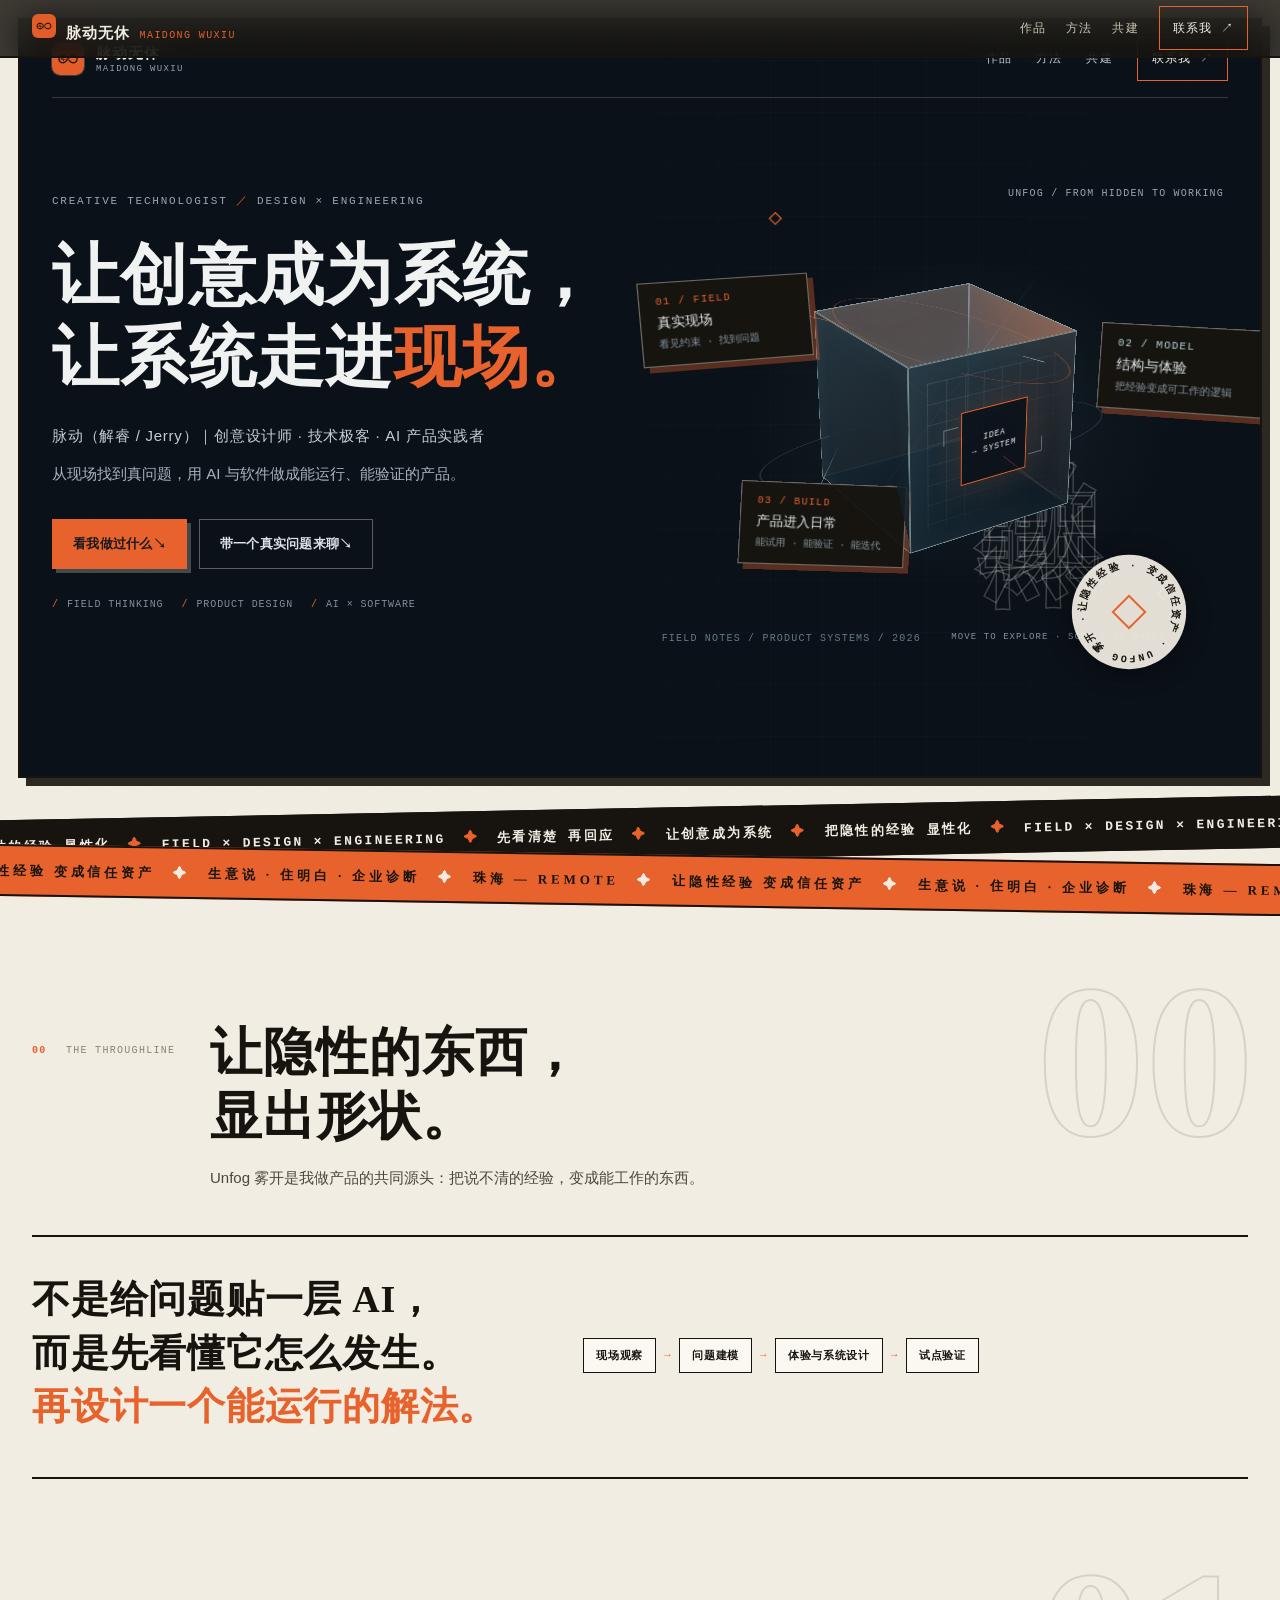
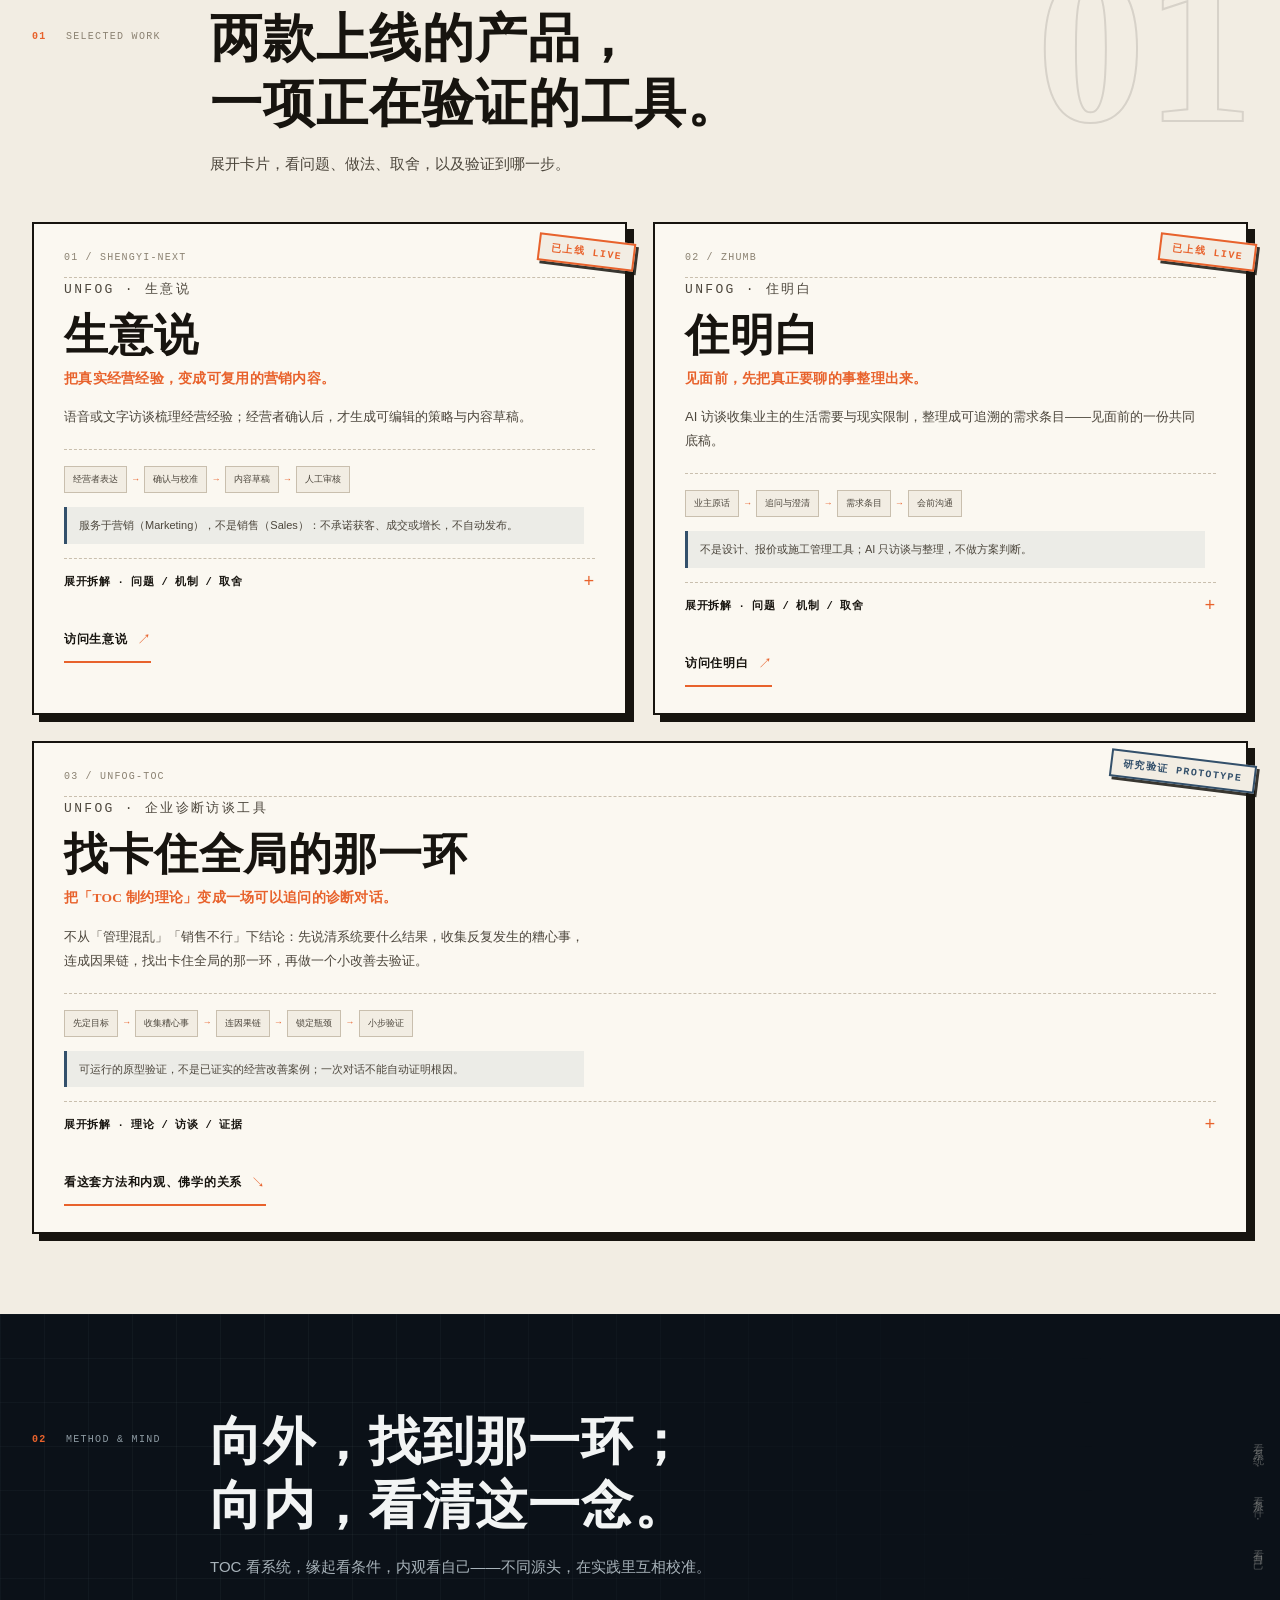
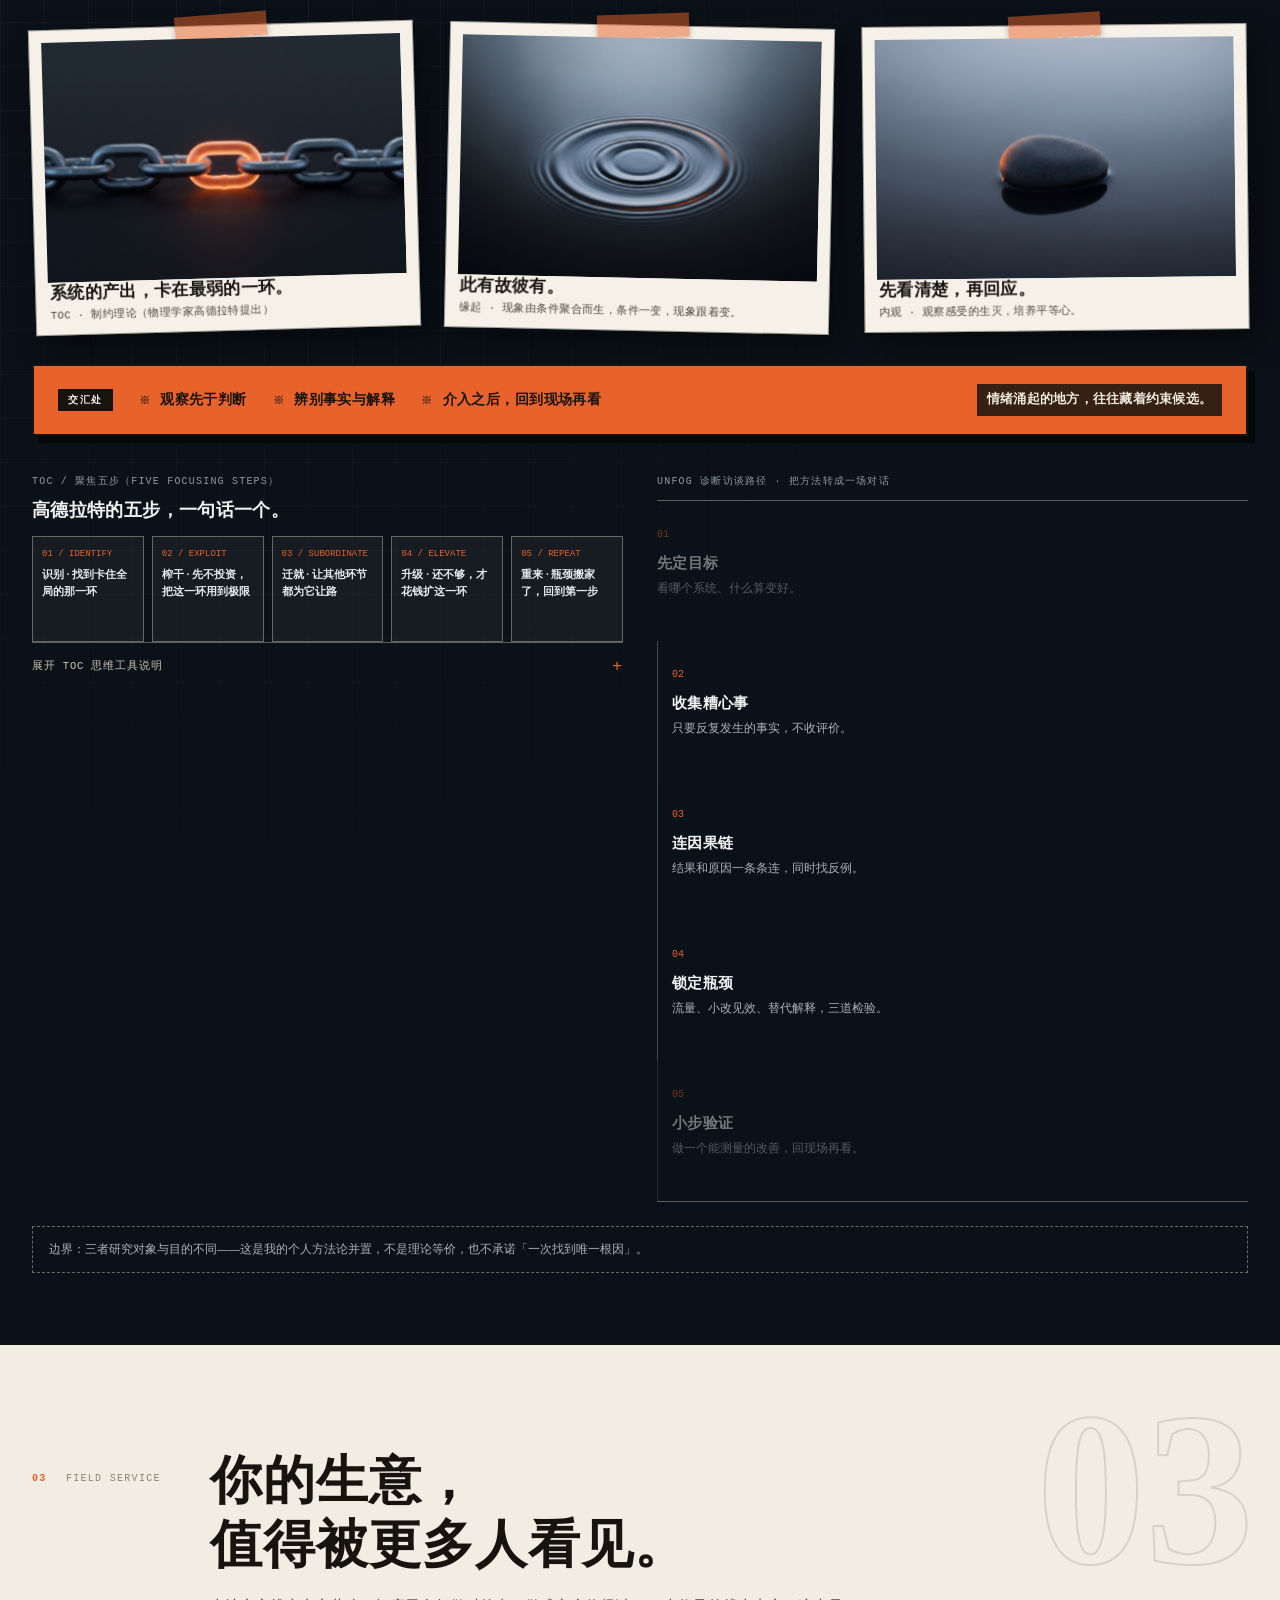
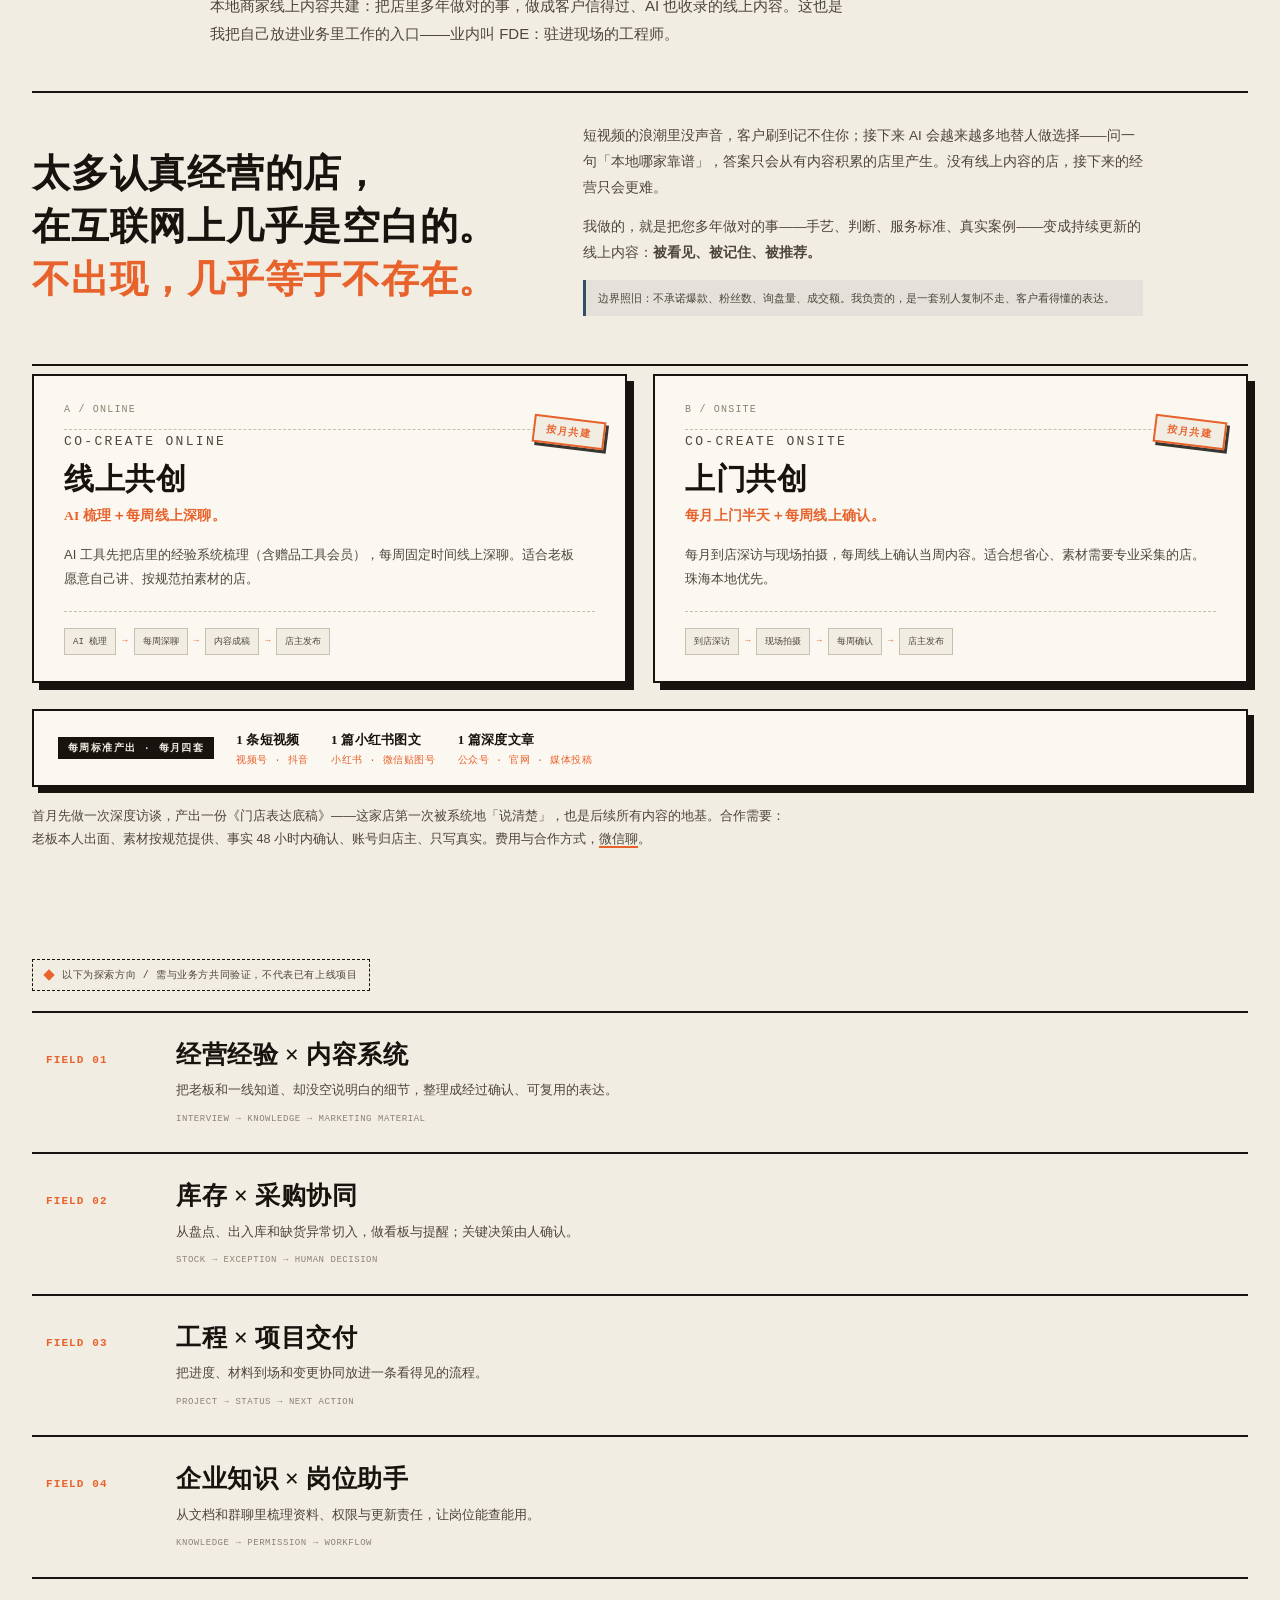
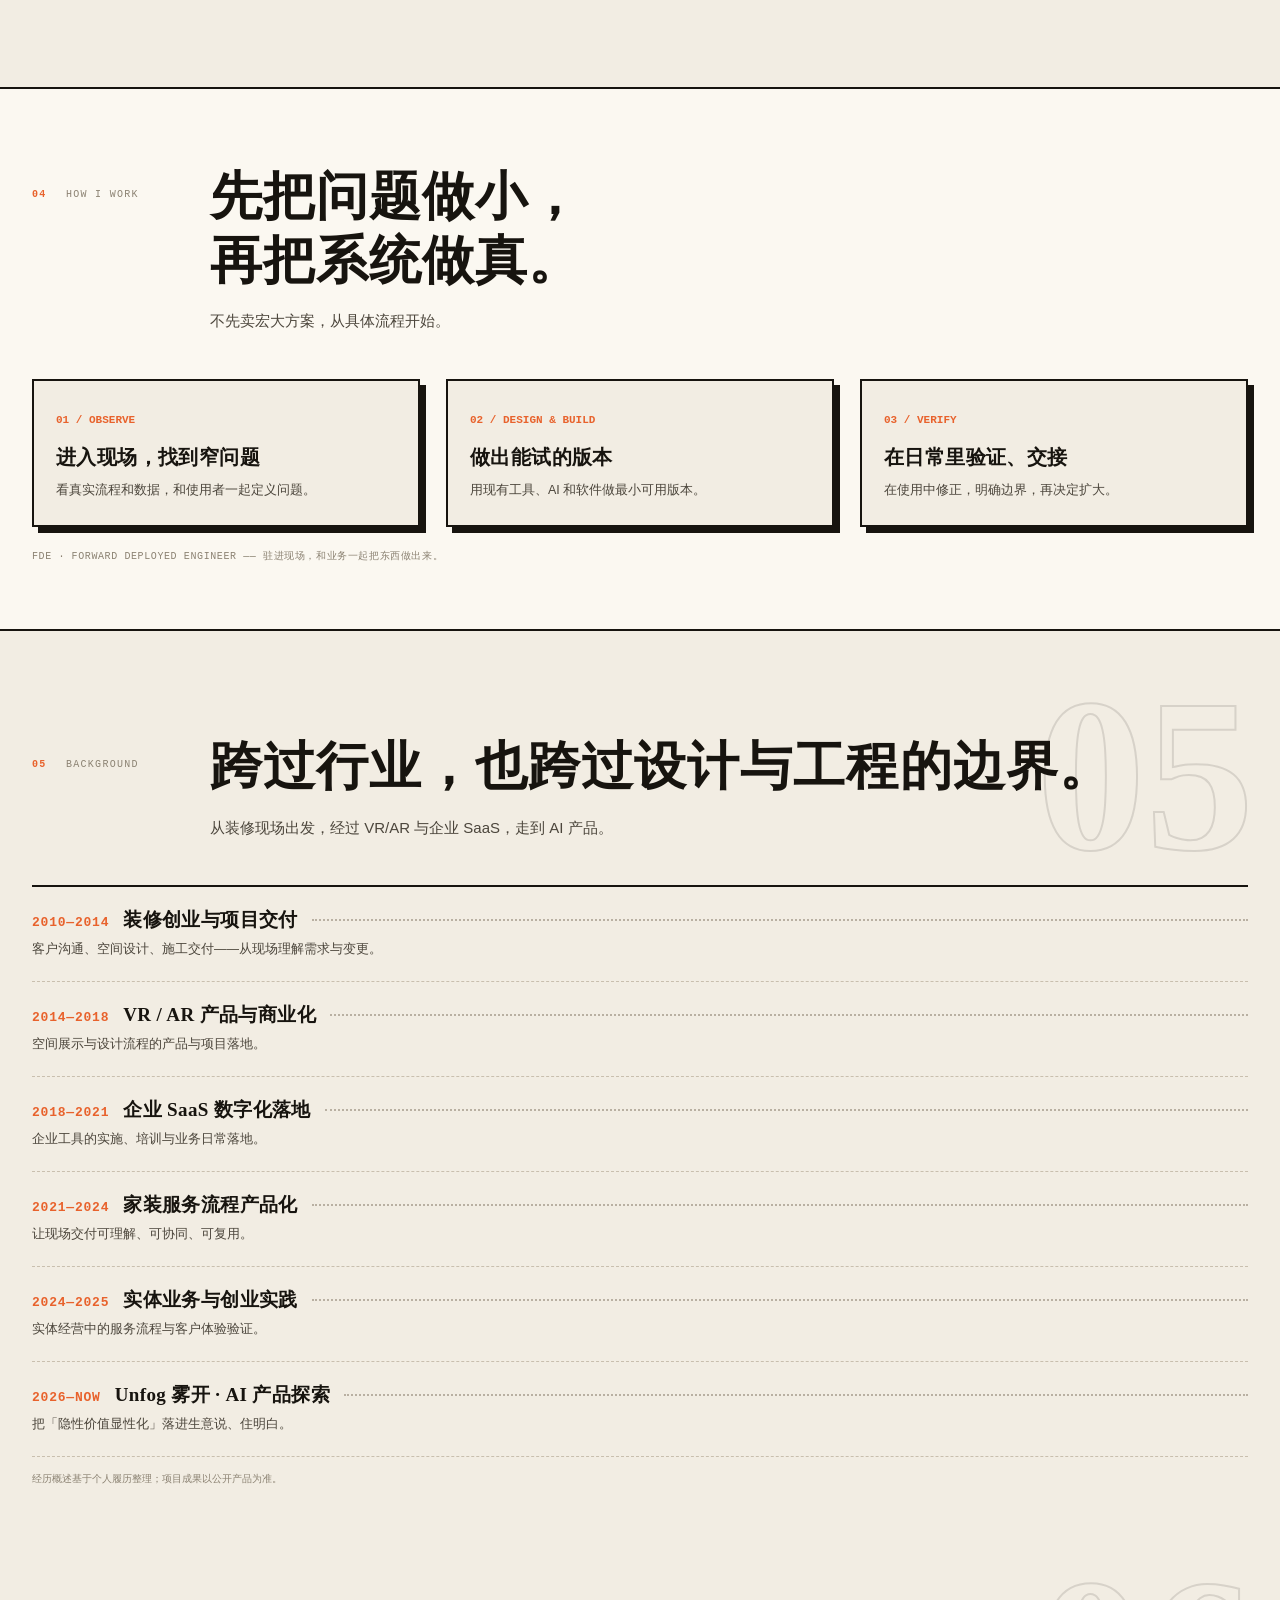
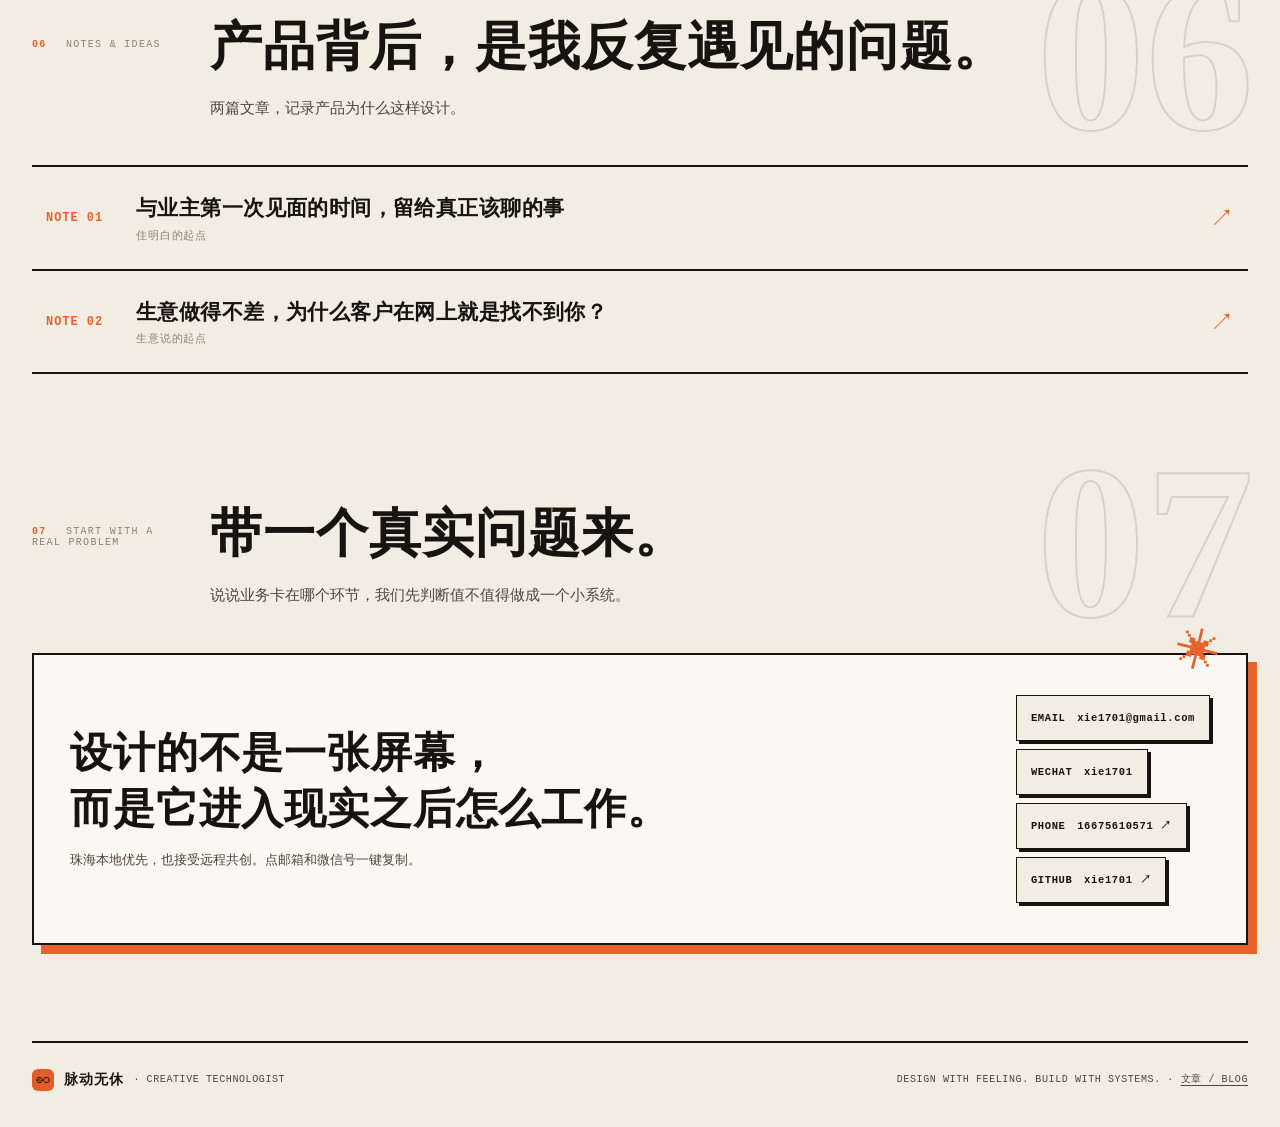
==== index.html @ a9380d42 "blog: 公众号同步模块上线（3 篇文章 + RSS + sitemap/llms/robots 入仓 + 主站入口）" ====
<!doctype html>
<html lang="zh-CN">
<head>
<meta charset="utf-8">
<meta name="viewport" content="width=device-width, initial-scale=1">
<meta name="theme-color" content="#0b1118">
<title>脉动（解睿）｜创意设计 × 技术实现</title>
<meta name="description" content="脉动（解睿 / Jerry）的个人作品集：一本会动的印刷品。设计、业务与技术之间搭桥，把模糊问题转成可运行的产品与系统。">
<meta property="og:type" content="website">
<meta property="og:title" content="脉动（解睿）｜创意设计 × 技术实现">
<meta property="og:description" content="从现场找到真问题，用 AI 做成能运行、能验证的产品。让创意成为系统，让系统走进现场。">
<meta property="og:image" content="https://xie1701.github.io/assets/share-card.png">
<meta property="og:url" content="https://xie1701.github.io/">
<style>
:root{
  color-scheme:light;
  --paper:#f2ede3;
  --paper-2:#fbf8f1;
  --ink:#17140f;
  --ink-soft:#4c463c;
  --ink-faint:#8b8272;
  --orange:#e8622c;
  --blue:#33506b;
  --cyan:#b5d7d8;
  --deep:#0b1118;
  --deep-2:#111c27;
  --line:#c9bfae;
  --sans:"Inter","SF Pro Display","PingFang SC","Noto Sans SC","Microsoft YaHei",sans-serif;
  --serif:"Songti SC","Noto Serif SC","STSong","SimSun",serif;
  --mono:"SF Mono","Cascadia Code",Menlo,Consolas,monospace;
  --wrap:1240px;
  --ease:cubic-bezier(.22,.61,.36,1);
}
*{box-sizing:border-box}
html{scroll-behavior:smooth;scroll-padding-top:64px}
body{margin:0;background:var(--paper);color:var(--ink);font:16px/1.65 var(--sans);-webkit-font-smoothing:antialiased;overflow-x:hidden}
a{color:inherit;text-decoration:none}
button,a{-webkit-tap-highlight-color:transparent}
::selection{color:var(--paper);background:var(--orange)}
:focus-visible{outline:3px solid var(--orange);outline-offset:4px}
::-webkit-scrollbar{width:11px}
::-webkit-scrollbar-track{background:var(--paper)}
::-webkit-scrollbar-thumb{background:var(--ink);border:3px solid var(--paper);border-radius:8px}
/* Paper grain over everything */
body::after{content:"";position:fixed;inset:0;z-index:95;pointer-events:none;opacity:.55;mix-blend-mode:multiply;background-image:url("data:image/svg+xml,%3Csvg xmlns='http://www.w3.org/2000/svg' width='180' height='180'%3E%3Cfilter id='n'%3E%3CfeTurbulence type='fractalNoise' baseFrequency='0.8' numOctaves='2' stitchTiles='stitch'/%3E%3CfeColorMatrix type='saturate' values='0'/%3E%3CfeComponentTransfer%3E%3CfeFuncA type='linear' slope='0.05'/%3E%3C/feComponentTransfer%3E%3C/filter%3E%3Crect width='100%25' height='100%25' filter='url(%23n)'/%3E%3C/svg%3E")}
.wrap{width:min(var(--wrap),calc(100% - 64px));margin-inline:auto;position:relative}
.mono{font-family:var(--mono);letter-spacing:.08em;text-transform:uppercase}
.eyebrow{font:11px/1.5 var(--mono);letter-spacing:.16em;text-transform:uppercase}
/* Scroll progress hairline */
.progress{position:fixed;top:0;left:0;height:4px;width:0;background:var(--orange);z-index:99}
/* Trailing cursor ring (fine pointers only) */
.cursor-ring{position:fixed;top:0;left:0;width:34px;height:34px;border:1.5px solid var(--ink);border-radius:50%;pointer-events:none;z-index:96;transform:translate(-50%,-50%);transition:width .25s var(--ease),height .25s var(--ease),border-color .25s,opacity .3s;opacity:0}
.cursor-ring.on{opacity:.75}
.cursor-ring.hot{width:56px;height:56px;border-color:var(--orange)}
/* Translucent sticky nav */
.floatnav{position:fixed;top:0;left:0;right:0;z-index:60;transform:translateY(-102%);transition:transform .4s var(--ease);background:rgba(23,20,15,.82);-webkit-backdrop-filter:saturate(180%) blur(18px);backdrop-filter:saturate(180%) blur(18px);border-bottom:2px solid var(--ink);color:var(--paper)}
.floatnav.show{transform:none}
.floatnav .wrap{height:56px;display:flex;align-items:center;justify-content:space-between;gap:16px}
.floatnav .fn-brand{display:inline-flex;align-items:baseline;gap:10px;font:700 15px var(--serif);letter-spacing:.06em}
.floatnav .fn-brand i{font:10px var(--mono);letter-spacing:.14em;color:var(--orange);font-style:normal}
.floatnav nav{display:flex;align-items:center;gap:20px}
.floatnav nav a{display:inline-flex;align-items:center;min-height:44px;color:#cdc5b4;font:12px var(--mono);letter-spacing:.1em;transition:color .2s}
.floatnav nav a:hover{color:#fff}
.floatnav .nav-cta{padding:0 13px;color:var(--paper);border:1.5px solid var(--orange)}
/* ============ HERO ============ */
.hero{position:relative;isolation:isolate;overflow:hidden;min-height:760px;margin:18px auto 0;width:min(1480px,calc(100% - 36px));background:var(--deep);color:#f1f3f3;border:2px solid var(--ink);box-shadow:8px 8px 0 rgba(23,20,15,.9)}
.hero::before{content:"";position:absolute;inset:0;z-index:-2;background-image:linear-gradient(rgba(181,215,216,.07) 1px,transparent 1px),linear-gradient(90deg,rgba(181,215,216,.07) 1px,transparent 1px);background-size:52px 52px;background-position:center;mask-image:linear-gradient(90deg,#000 0%,#000 62%,transparent 100%)}
.hero::after{content:"";position:absolute;z-index:-1;inset:0;background:linear-gradient(90deg,rgba(11,17,24,.97) 0%,rgba(11,17,24,.92) 43%,rgba(11,17,24,.4) 100%)}
.hero-inner{width:min(var(--wrap),calc(100% - 64px));margin-inline:auto;position:relative;z-index:1}
.topbar{height:78px;display:flex;align-items:center;justify-content:space-between;border-bottom:1px solid rgba(242,237,227,.18)}
.brand{display:inline-flex;align-items:center;gap:12px;min-height:44px}
.brand-logo{width:32px;height:32px;border-radius:26%;display:block;box-shadow:0 0 0 1px rgba(242,237,227,.2)}
.fn-logo{width:24px;height:24px;border-radius:26%;display:block}
.footer-brand{display:inline-flex;align-items:center;gap:10px}
.footer-logo{width:22px;height:22px;border-radius:26%;display:block}
.brand-name{font:650 15px/1.2 var(--serif);letter-spacing:.06em}
.brand-name small{display:block;margin-top:2px;color:#96a2ad;font:9px var(--mono);letter-spacing:.15em}
.nav{display:flex;align-items:center;gap:24px}
.nav a{display:inline-flex;align-items:center;min-height:44px;color:#bdc6cc;font:12px var(--mono);letter-spacing:.1em;transition:color .2s}
.nav a:hover{color:#fff}
.nav .nav-cta{padding:0 14px;color:var(--paper);border:1.5px solid var(--orange)}
/* Giant vertical brand characters, ghosted on the right edge */
.hero-vert{position:absolute;right:.8%;top:50%;transform:translateY(-50%);writing-mode:vertical-rl;font:900 clamp(64px,9.5vw,138px)/1 var(--serif);letter-spacing:.12em;color:transparent;-webkit-text-stroke:1.5px rgba(242,237,227,.22);z-index:0;pointer-events:none;user-select:none}
.hero-grid{min-height:640px;display:grid;grid-template-columns:minmax(0,1.02fr) minmax(430px,.98fr);align-items:center;gap:10px;padding:54px 0 64px}
.hero-copy{position:relative;z-index:2;max-width:680px;padding:10px 0 30px;transform:translateY(calc(var(--hp,0)*-52px)) scale(calc(1 - var(--hp,0)*.035));opacity:calc(1 - var(--hp,0)*.9);will-change:transform,opacity}
.hero-copy .eyebrow{color:#9aa7b1;margin:0 0 25px}
.hero-copy .eyebrow b{color:var(--orange);font-weight:500}
h1{margin:0;font:900 clamp(38px,5.2vw,74px)/1.24 var(--serif);letter-spacing:.02em;font-weight:900;text-wrap:pretty}
h1 span{display:block}
h1 .accent{display:inline;color:var(--orange)}
.hero-role{margin:24px 0 0;color:#c5ced4;font-size:15px;letter-spacing:.05em}
.hero-copy .lede{max-width:540px;margin:12px 0 0;color:#a9b4bd;font-size:15px;line-height:1.9}
.hero-actions{display:flex;flex-wrap:wrap;gap:12px;margin-top:30px}
.button{min-height:50px;display:inline-flex;align-items:center;justify-content:center;padding:0 20px;border:1.5px solid rgba(242,237,227,.35);font:600 13px var(--sans);letter-spacing:.02em;transition:transform .2s,border-color .2s,background .2s,box-shadow .2s}
.button:hover{transform:translate(-2px,-2px)}
.button-primary{background:var(--orange);border-color:var(--orange);color:#171b1f;font-weight:700;box-shadow:4px 4px 0 rgba(242,237,227,.25)}
.button-primary:hover{box-shadow:6px 6px 0 rgba(242,237,227,.3)}
.button-quiet{color:#dce2e6}
.button-quiet:hover{border-color:var(--cyan)}
.hero-tags{display:flex;flex-wrap:wrap;gap:9px 18px;margin:28px 0 0;padding:0;list-style:none;color:#82909a;font:10px/1.6 var(--mono);letter-spacing:.09em;text-transform:uppercase}
.hero-tags li::before{content:"/";color:var(--orange);margin-right:8px}
/* Rotating circular stamp */
.stamp{position:absolute;right:3.2%;bottom:9%;z-index:5;width:122px;height:122px;animation:spin 22s linear infinite;filter:drop-shadow(0 4px 12px rgba(0,0,0,.4));pointer-events:none}
.stamp circle.face{fill:rgba(242,237,227,.94)}
.stamp text{font:700 10.5px var(--mono);letter-spacing:.22em;fill:var(--ink)}
.stamp .core{fill:none;stroke:var(--orange);stroke-width:2}
@keyframes spin{to{transform:rotate(360deg)}}
/* CSS 3D workbench */
.spatial{height:510px;position:relative;perspective:1050px;perspective-origin:50% 48%;--tilt-x:0deg;--tilt-y:0deg;--shift-y:0px;z-index:2}
.spatial::before{content:"";position:absolute;inset:8% 3%;background:radial-gradient(ellipse at 53% 52%,rgba(72,111,128,.16),transparent 56%);pointer-events:none}
.spatial-label{position:absolute;z-index:4;font:10px/1.5 var(--mono);letter-spacing:.12em;color:#98a7b1;text-transform:uppercase}
.spatial-label.top{top:18px;right:4px;text-align:right}
.spatial-label.bottom{bottom:12px;left:5px;color:#667985}
.scene{position:absolute;inset:0;transform-style:preserve-3d;transform:rotateX(var(--tilt-x)) rotateY(var(--tilt-y)) translateY(var(--shift-y));transition:transform .18s ease-out}
.scene::before,.scene::after{content:"";position:absolute;left:50%;top:49%;border:1px solid rgba(181,215,216,.22);border-radius:50%;transform-style:preserve-3d;pointer-events:none}
.scene::before{width:380px;height:150px;transform:translate(-50%,-50%) rotateX(68deg) rotateZ(-28deg) translateZ(-36px)}
.scene::after{width:310px;height:126px;border-color:rgba(232,98,44,.45);transform:translate(-50%,-50%) rotateX(67deg) rotateZ(48deg) translateZ(76px)}
.axis{position:absolute;left:50%;top:49%;height:370px;width:1px;background:linear-gradient(transparent,rgba(181,215,216,.4),transparent);transform:translate(-50%,-50%) rotateZ(36deg) translateZ(-55px)}
.axis.axis-b{height:330px;transform:translate(-50%,-50%) rotateZ(-52deg) translateZ(60px);background:linear-gradient(transparent,rgba(232,98,44,.55),transparent)}
.cube{position:absolute;width:184px;height:184px;left:50%;top:49%;transform-style:preserve-3d;transform:translate(-50%,-50%) rotateX(-23deg) rotateY(32deg);animation:cube-turn 38s linear infinite}
.cube-face{position:absolute;inset:0;display:grid;place-items:center;border:1px solid rgba(181,215,216,.62);background:linear-gradient(145deg,rgba(34,57,70,.88),rgba(12,23,32,.83));box-shadow:inset 0 0 35px rgba(115,154,170,.08);backface-visibility:visible}
.cube-front{transform:translateZ(92px);overflow:hidden}
.cube-back{transform:rotateY(180deg) translateZ(92px);background:rgba(232,98,44,.2)}
.cube-right{transform:rotateY(90deg) translateZ(92px);background:linear-gradient(140deg,rgba(232,98,44,.6),rgba(28,43,52,.85))}
.cube-left{transform:rotateY(-90deg) translateZ(92px)}
.cube-top{transform:rotateX(90deg) translateZ(92px);background:rgba(137,167,180,.3)}
.cube-bottom{transform:rotateX(-90deg) translateZ(92px);background:rgba(12,23,32,.94)}
.cube-front::before{content:"";position:absolute;inset:18px;background:linear-gradient(rgba(181,215,216,.14) 1px,transparent 1px),linear-gradient(90deg,rgba(181,215,216,.14) 1px,transparent 1px);background-size:20px 20px;mask-image:linear-gradient(135deg,#000,transparent 85%)}
.cube-core{position:relative;z-index:1;width:74px;height:74px;display:grid;place-items:center;border:1px solid var(--orange);background:rgba(11,17,24,.88);box-shadow:0 0 38px rgba(232,98,44,.18);color:#f2f3f1;text-align:center;font:9px/1.5 var(--mono);letter-spacing:.1em}
.cube-core::before,.cube-core::after{content:"";position:absolute;border:1px solid rgba(181,215,216,.45);width:15px;height:15px}
.cube-core::before{left:-20px;top:12px;border-right:0;border-bottom:0}
.cube-core::after{right:-20px;bottom:12px;border-left:0;border-top:0}
.float-card{position:absolute;z-index:3;min-width:150px;padding:12px 14px;border:1px solid rgba(242,237,227,.4);background:rgba(23,20,15,.92);box-shadow:5px 5px 0 rgba(232,98,44,.35);transform-style:preserve-3d}
.float-card .num{display:block;color:var(--orange);font:9px var(--mono);letter-spacing:.13em}
.float-card::after{content:"";position:absolute;height:1px;width:52px;top:50%;background:linear-gradient(90deg,rgba(232,98,44,.72),transparent);transform-origin:left center;pointer-events:none}
.float-a::after{left:100%;transform:rotate(18deg) translateZ(-24px)}
.float-b::after{right:100%;transform:rotate(192deg) translateZ(-28px);background:linear-gradient(90deg,rgba(181,215,216,.7),transparent)}
.float-c::after{left:48%;top:0;width:38px;transform:rotate(-68deg) translateZ(-20px);background:linear-gradient(90deg,rgba(181,215,216,.55),transparent)}
.float-card:hover{border-color:var(--orange);box-shadow:6px 6px 0 rgba(232,98,44,.5)}
.scene[data-focus="field"] .cube-front,.scene[data-focus="build"] .cube-right{border-color:var(--orange);box-shadow:inset 0 0 42px rgba(232,98,44,.2),0 0 20px rgba(232,98,44,.14)}
.scene[data-focus="model"] .cube-top{border-color:var(--cyan);box-shadow:inset 0 0 42px rgba(181,215,216,.16)}
.float-card strong{display:block;margin-top:4px;color:#e6ecef;font-size:12px;font-weight:550}
.float-card small{display:block;margin-top:2px;color:#84939d;font:9px var(--mono)}
.float-a{left:3%;top:26%;transform:translateZ(110px) rotateY(10deg) rotateZ(-5deg)}
.float-b{right:0;top:35%;transform:translateZ(145px) rotateY(-12deg) rotateZ(4deg)}
.float-c{left:18%;bottom:23%;transform:translateZ(95px) rotateY(8deg) rotateZ(3deg)}
.float-b .num{color:var(--cyan)}
.scene-cross{position:absolute;z-index:2;width:8px;height:8px;border:1px solid var(--orange);transform:translateZ(174px) rotate(45deg)}
.cross-a{left:25%;top:17%}.cross-b{right:17%;bottom:20%;border-color:var(--cyan)}
.spatial-note{position:absolute;right:11%;bottom:17px;color:#82929d;font:9px var(--mono);letter-spacing:.12em;text-align:right}
@keyframes cube-turn{0%{transform:translate(-50%,-50%) rotateX(-23deg) rotateY(32deg)}100%{transform:translate(-50%,-50%) rotateX(337deg) rotateY(392deg)}}
/* ============ TICKERS ============ */
.ticker-wrap{position:relative;z-index:3;padding:30px 0 10px;overflow:hidden}
.ticker{overflow:hidden;white-space:nowrap;border-block:2px solid var(--ink);background:var(--ink);color:var(--paper);padding:11px 0;width:106%;margin-left:-3%}
.ticker.t2{background:var(--orange);color:var(--ink);border-color:var(--ink);margin-top:-6px;transform:rotate(.9deg)}
.ticker.t1{transform:rotate(-1.1deg)}
.ticker-track{display:inline-block;animation:slide 30s linear infinite;font:700 13px/1 var(--mono);letter-spacing:.18em;text-transform:uppercase}
.ticker.t2 .ticker-track{animation:slide-rev 26s linear infinite;font-family:var(--serif);letter-spacing:.3em}
.ticker i{font-style:normal;color:var(--orange);margin:0 18px}
.ticker.t2 i{color:var(--paper)}
@keyframes slide{to{transform:translateX(-50%)}}
@keyframes slide-rev{from{transform:translateX(-50%)}to{transform:translateX(0)}}
/* ============ MAIN ============ */
main{position:relative}
.section{padding:104px 0 24px;position:relative}
.ghost{position:absolute;top:36px;right:-6px;font:900 clamp(110px,17vw,240px)/1 var(--serif);color:transparent;-webkit-text-stroke:2px rgba(23,20,15,.12);pointer-events:none;user-select:none;z-index:0}
.section-head{display:grid;grid-template-columns:150px minmax(0,1fr);gap:28px;align-items:start;margin-bottom:44px;position:relative;z-index:1}
.section-index{padding-top:14px;color:var(--ink-faint);font:10px var(--mono);letter-spacing:.13em}
.section-index b{display:inline-block;margin-right:12px;color:var(--orange);font-weight:600}
h2{margin:0;font:900 clamp(30px,4.4vw,52px)/1.24 var(--serif);letter-spacing:.02em;text-wrap:pretty}
.section-lede{max-width:640px;margin:14px 0 0;color:var(--ink-soft);font-size:15px;line-height:1.85}
.section-kicker{margin:0 0 10px;color:var(--ink-faint);font:10px var(--mono);letter-spacing:.12em;text-transform:uppercase}
.rootline{display:grid;grid-template-columns:minmax(0,.85fr) minmax(0,1.15fr);gap:60px;align-items:center;padding:36px 0 44px;border-block:2px solid var(--ink);position:relative;z-index:1}
.rootline h3{max-width:480px;margin:0;font:900 clamp(24px,3.4vw,38px)/1.4 var(--serif);letter-spacing:.02em}
.rootline h3 em{font-style:normal;color:var(--orange)}
.flow{display:flex;align-items:center;flex-wrap:wrap;gap:8px;margin-top:4px;color:var(--ink);font:700 11px var(--mono);letter-spacing:.06em}
.flow span{padding:9px 12px;border:1.5px solid var(--ink);background:var(--paper-2)}
.flow i{color:var(--orange);font-style:normal;font-weight:700}
/* ============ PROJECTS: paper cards with hard shadows ============ */
.project-grid{display:grid;grid-template-columns:repeat(2,minmax(0,1fr));gap:26px}
.project{position:relative;min-width:0;min-height:430px;padding:28px 30px 26px;overflow:visible;background:var(--paper-2);border:2px solid var(--ink);box-shadow:7px 7px 0 var(--ink);transition:transform .25s var(--ease),box-shadow .25s var(--ease)}
.project:hover{transform:translate(-4px,-4px);box-shadow:12px 12px 0 var(--orange)}
.project-head{position:relative;display:flex;justify-content:space-between;align-items:center;gap:12px;padding-bottom:14px;border-bottom:1px dashed var(--line)}
.project-code{color:var(--ink-faint);font:10px var(--mono);letter-spacing:.12em}
.stamp-badge{position:absolute;top:14px;right:-10px;transform:rotate(7deg);padding:5px 11px;border:2px solid var(--orange);color:var(--orange);background:var(--paper);font:800 10px var(--mono);letter-spacing:.14em;box-shadow:3px 3px 0 rgba(23,20,15,.85)}
.project.toc-project .stamp-badge{border-color:var(--blue);color:var(--blue)}
.project-logo{position:relative;margin-top:34px;font:11px var(--mono);letter-spacing:.18em;color:var(--ink-faint);text-transform:uppercase}
.project h3{position:relative;margin:8px 0 0;font:900 clamp(34px,3.4vw,44px)/1.15 var(--serif);letter-spacing:.02em}
.project .project-tagline{position:relative;margin:8px 0 16px;color:var(--orange);font:700 13.5px/1.6 var(--serif);letter-spacing:.02em}
.project p{position:relative;max-width:520px;margin:0;color:var(--ink-soft);font-size:13px;line-height:1.85}
.project-process{position:relative;display:flex;align-items:center;gap:6px;flex-wrap:wrap;margin-top:20px;padding-top:16px;border-top:1px dashed var(--line);color:var(--ink-soft);font:9px var(--mono)}
.project-process span{padding:6px 8px;border:1px solid var(--line);background:var(--paper)}
.project-process i{color:var(--orange);font-style:normal}
.project-link{position:relative;display:inline-flex;align-items:center;min-height:44px;margin-top:14px;color:var(--ink);font:700 12px var(--mono);letter-spacing:.06em;border-bottom:2px solid var(--orange);transition:color .2s}
.project-link span{margin-left:9px;color:var(--orange);font:14px var(--mono);transition:transform .2s}
.project-link:hover{color:var(--orange)}
.project-link:hover span{transform:translate(3px,-3px)}
.project-boundary{position:relative;margin-top:14px!important;padding:8px 12px;border-left:3px solid var(--blue);background:rgba(51,80,107,.07);color:var(--ink-soft)!important;font-size:11px!important}
.case-more{position:relative;margin-top:14px;border-top:1px dashed var(--line)}
.case-more summary{display:flex;align-items:center;justify-content:space-between;gap:12px;min-height:46px;cursor:pointer;list-style:none;color:var(--ink);font:700 10.5px var(--mono);letter-spacing:.06em}
.case-more summary::-webkit-details-marker{display:none}
.case-more summary::after{content:"+";color:var(--orange);font:18px var(--mono)}
.case-more[open] summary::after{content:"−"}
.case-detail-grid{display:grid;grid-template-columns:1fr 1fr;gap:13px 22px;padding:4px 0 16px}
.case-detail-grid h4{margin:0;color:var(--orange);font:10px var(--mono);letter-spacing:.1em}
.case-detail-grid p{margin:4px 0 0;color:var(--ink-soft);font-size:11px;line-height:1.75}
.project.toc-project{grid-column:1/-1;min-height:0}
/* ============ METHOD: photo prints on a dark desk ============ */
.method-section{background:var(--deep);color:#f2f4f4;margin:56px 0 0;padding:96px 0 72px;position:relative;overflow:hidden}
.method-section::before{content:"看系统 · 看条件 · 看自己";position:absolute;top:120px;right:1.2%;writing-mode:vertical-rl;font:11px var(--mono);letter-spacing:.5em;color:rgba(242,237,227,.3)}
.method-section::after{content:"";position:absolute;inset:0;background-image:linear-gradient(rgba(181,215,216,.05) 1px,transparent 1px),linear-gradient(90deg,rgba(181,215,216,.05) 1px,transparent 1px);background-size:44px 44px;mask-image:radial-gradient(ellipse at 20% 10%,#000,transparent 60%);pointer-events:none}
.method-section .wrap{position:relative;z-index:1}
.method-section .section-index{color:#8d9aa2}
.method-section .section-lede{color:#a8b3ba}
.method-section h2{color:#f2f4f4}
.visual-band{display:grid;grid-template-columns:repeat(3,minmax(0,1fr));gap:30px;margin:14px 0 34px}
.visual-card{position:relative;background:#f5f1e8;padding:12px 12px 52px;border:1px solid rgba(0,0,0,.35);box-shadow:10px 14px 30px rgba(0,0,0,.45);transform:rotate(-1.6deg);transition:transform .35s var(--ease);margin:0}
.visual-card:nth-child(2){transform:rotate(1.2deg)}
.visual-card:nth-child(3){transform:rotate(-.6deg)}
.visual-card:hover{transform:rotate(0) translateY(-6px)}
.visual-card::before{content:"";position:absolute;top:-12px;left:50%;transform:translateX(-50%) rotate(-3deg);width:92px;height:24px;background:rgba(232,98,44,.5);box-shadow:0 2px 6px rgba(0,0,0,.25)}
.visual-card .ph{display:block;overflow:hidden}
.visual-card img{display:block;width:100%;height:auto;aspect-ratio:3/2;object-fit:cover;transform:translateY(var(--py,0)) scale(1.1);will-change:transform}
.visual-caption{position:absolute;left:14px;right:14px;bottom:10px;color:var(--ink)}
.visual-caption strong{display:block;font:900 16.5px/1.4 var(--serif);letter-spacing:.02em}
.visual-caption span{display:block;margin-top:3px;color:var(--ink-soft);font:10.5px/1.6 var(--mono);letter-spacing:.04em}
/* convergence strip */
.converge{position:relative;background:var(--orange);color:var(--ink);border:2px solid var(--ink);box-shadow:7px 7px 0 rgba(0,0,0,.55);padding:18px 24px;display:flex;flex-wrap:wrap;align-items:center;gap:10px 26px}
.converge .c-label{color:var(--paper);background:var(--ink);padding:4px 10px;font:700 10px var(--mono);letter-spacing:.16em}
.converge .c-point{font:700 14px var(--serif);letter-spacing:.03em}
.converge .c-point::before{content:"※";margin-right:10px;font-size:11px;opacity:.7}
.converge em{font-style:normal;margin-left:auto;font:700 12.5px/1.6 var(--mono);letter-spacing:.02em;color:var(--paper);background:rgba(23,20,15,.85);padding:6px 10px}
/* TOC path & five steps */
.toc-lower{display:grid;grid-template-columns:minmax(0,1fr) minmax(0,1fr);gap:34px;margin-top:38px}
.toc-lower h3{margin:0 0 14px;font:900 18px var(--serif);letter-spacing:.02em;color:#f2f4f4}
.toc-path-heading{margin:0 0 12px;color:#8d9aa2;font:10px var(--mono);letter-spacing:.12em}
.focus-steps{display:grid;grid-template-columns:repeat(5,minmax(0,1fr));gap:8px}
.focus-step{min-height:106px;padding:12px 9px;border:1.5px solid rgba(242,237,227,.35);background:rgba(242,237,227,.05);transition:background .25s,border-color .25s}
.focus-step:hover{background:rgba(232,98,44,.12);border-color:var(--orange)}
.focus-step b{display:block;color:var(--orange);font:9px var(--mono)}
.focus-step span{display:block;margin-top:7px;color:#e6ecef;font:700 11px/1.5 var(--serif)}
.toc-path{border-block:1px solid rgba(242,237,227,.35)}
.toc-stage{position:relative;min-height:140px;padding:18px 14px 16px 0;opacity:.45;transition:opacity .45s var(--ease)}
.toc-stage+.toc-stage{padding-left:14px;border-left:1px solid rgba(242,237,227,.25)}
.toc-stage.is-active{opacity:1}
.toc-stage .stage-no{color:var(--orange);font:10px var(--mono)}
.toc-stage h3{margin:8px 0 5px;font:900 14.5px var(--serif);color:#f2f4f4}
.toc-stage p{margin:0;color:#a8b3ba;font-size:11.5px;line-height:1.75}
.theory-tools{border-top:1px solid rgba(242,237,227,.35)}
.theory-tools summary{min-height:46px;display:flex;align-items:center;justify-content:space-between;gap:10px;cursor:pointer;list-style:none;color:#cdc5b4;font:10.5px var(--mono);letter-spacing:.08em}
.theory-tools summary::-webkit-details-marker{display:none}
.theory-tools summary::after{content:"+";color:var(--orange);font-size:17px}
.theory-tools[open] summary::after{content:"−"}
.theory-tool-grid{display:grid;grid-template-columns:1fr 1fr;gap:10px 18px;padding:6px 0 16px}
.theory-tool-grid p{margin:0;color:#a8b3ba;font-size:11px;line-height:1.8}
.theory-tool-grid strong{color:#f2f4f4}
.theory-note{margin:24px 0 0;padding:12px 16px;border:1px dashed rgba(242,237,227,.4);color:#a8b3ba;font-size:11.5px;line-height:1.8}
/* ============ FIELDS: index list with hover invert ============ */
.serve-grid{display:grid;grid-template-columns:repeat(2,minmax(0,1fr));gap:26px;margin-top:8px}
.serve-card{min-height:0}
.serve-card h3{font-size:clamp(24px,2.4vw,30px)!important}
.serve-output{margin-top:26px;padding:18px 24px;border:2px solid var(--ink);background:var(--paper-2);box-shadow:6px 6px 0 var(--ink);display:flex;flex-wrap:wrap;align-items:center;gap:8px 22px}
.serve-output .so-label{padding:4px 10px;background:var(--ink);color:var(--paper);font:700 10px var(--mono);letter-spacing:.14em}
.serve-output .so-item{font:700 13px/1.7 var(--serif);letter-spacing:.02em;display:inline-block}
.serve-output .so-item i{font-style:normal;color:var(--orange);font:10px var(--mono);display:block;letter-spacing:.06em;margin-top:2px}
.serve-note{margin:18px 0 44px;color:var(--ink-soft);font-size:12.5px;line-height:1.85;max-width:760px}
.serve-note strong{color:var(--ink)}
.serve-why{padding:30px 0 34px}
.serve-why .rootline-copy p{margin:0 0 14px;color:var(--ink-soft);font-size:13.5px;line-height:1.9;max-width:560px}
.scene-list{border-top:2px solid var(--ink)}
.scene-row{position:relative;display:grid;grid-template-columns:110px minmax(0,1fr) 40px;gap:20px;align-items:baseline;padding:26px 14px;border-bottom:2px solid var(--ink);transition:background .25s,color .25s;cursor:default}
.scene-row:hover{background:var(--ink);color:var(--paper)}
.scene-row:hover p{color:#cdc5b4}
.scene-row:hover small{color:#8d9aa2}
.scene-row:hover .row-arrow{color:var(--orange);transform:translate(4px,-4px)}
.scene-num{color:var(--orange);font:700 11px var(--mono);letter-spacing:.1em}
.scene-row h3{margin:0;font:900 clamp(19px,2.2vw,25px)/1.3 var(--serif);letter-spacing:.02em}
.scene-row p{margin:8px 0 0;color:var(--ink-soft);font-size:12.5px;line-height:1.8;max-width:560px}
.scene-row small{display:block;margin-top:10px;color:var(--ink-faint);font:9px/1.6 var(--mono);letter-spacing:.06em}
.row-arrow{align-self:center;color:var(--ink);font:22px var(--mono);transition:transform .25s,color .25s;justify-self:end}
.notice{display:inline-flex;align-items:center;gap:9px;margin:0 0 20px;padding:8px 12px;border:1.5px dashed var(--ink);color:var(--ink-soft);font:10px var(--mono);letter-spacing:.06em}
.notice::before{content:"";width:8px;height:8px;background:var(--orange);transform:rotate(45deg)}
/* ============ METHOD BAND (how i work) ============ */
.method-band{background:var(--paper-2);border-block:2px solid var(--ink);padding:76px 0 66px;margin:84px 0 0;position:relative}
.method-band .section-index{color:var(--ink-faint)}
.method-grid{display:grid;grid-template-columns:repeat(3,minmax(0,1fr));gap:26px}
.method-step{position:relative;padding:24px 22px;border:2px solid var(--ink);background:var(--paper);box-shadow:6px 6px 0 var(--ink);transition:transform .25s var(--ease),box-shadow .25s var(--ease)}
.method-step:hover{transform:translate(-3px,-3px);box-shadow:9px 9px 0 var(--orange)}
.method-step:nth-child(2){transform:rotate(.8deg)}
.method-step:nth-child(1){transform:rotate(-.7deg)}
.method-step:hover{transform:rotate(0) translate(-3px,-3px)}
.method-step .step-no{color:var(--orange);font:700 11px var(--mono)}
.method-step h3{margin:12px 0 8px;font:900 20px var(--serif);letter-spacing:.02em}
.method-step p{margin:0;color:var(--ink-soft);font-size:12.5px;line-height:1.8}
.method-foot{margin:22px 0 0;color:var(--ink-faint);font:10px var(--mono);letter-spacing:.06em}
/* ============ TIMELINE with dot leaders ============ */
.timeline{border-top:2px solid var(--ink)}
.timeline-item{display:grid;grid-template-columns:minmax(0,1fr);gap:4px;padding:20px 0;border-bottom:1px dashed var(--line)}
.tl-top{display:flex;align-items:baseline;gap:14px}
.tl-year{color:var(--orange);font:800 13px var(--mono);letter-spacing:.06em;white-space:nowrap}
.tl-title{font:900 19px var(--serif);letter-spacing:.02em}
.tl-dots{flex:1;border-bottom:2px dotted #b9b0a2;transform:translateY(-5px)}
.timeline-item p{margin:2px 0 0 0;color:var(--ink-soft);font-size:12.5px;line-height:1.75;max-width:640px}
.resume-note{margin:14px 0 0;color:var(--ink-faint);font-size:10px}
/* ============ WRITING ============ */
.writing-list{border-top:2px solid var(--ink)}
.article{display:grid;grid-template-columns:70px minmax(0,1fr) 46px;gap:20px;align-items:center;padding:26px 14px;border-bottom:2px solid var(--ink);transition:background .25s}
.article:hover{background:var(--paper-2)}
.article-no{color:var(--orange);font:700 12px var(--mono);letter-spacing:.08em}
.article h3{margin:0;font:900 clamp(17px,2vw,21px)/1.5 var(--serif);letter-spacing:.02em}
.article p{margin:4px 0 0;color:var(--ink-faint);font:10.5px var(--mono);letter-spacing:.08em}
.article-arrow{color:var(--orange);font:24px var(--mono);transition:transform .25s;justify-self:end}
.article:hover .article-arrow{transform:translate(4px,-4px)}
/* ============ CONTACT ============ */
.contact{padding-bottom:96px}
.contact-panel{position:relative;display:grid;grid-template-columns:minmax(0,1fr) auto;gap:30px;align-items:center;padding:40px 36px;border:2px solid var(--ink);background:var(--paper-2);box-shadow:9px 9px 0 var(--orange);overflow:visible}
.contact-panel::after{content:"✳";position:absolute;right:26px;top:-24px;color:var(--orange);font:44px/1 var(--serif);transform:rotate(14deg)}
.contact-copy h3{max-width:640px;margin:0;font:900 clamp(26px,3.6vw,42px)/1.32 var(--serif);letter-spacing:.02em}
.contact-copy p{max-width:600px;margin:12px 0 0;color:var(--ink-soft);font-size:13px}
.contact-links{position:relative;z-index:1;display:flex;flex-direction:column;align-items:flex-start;gap:8px}
.contact-links a,.contact-links button,.contact-detail{display:inline-flex;align-items:center;min-height:46px;padding:0 14px;border:1.5px solid var(--ink);font:700 10.5px var(--mono);letter-spacing:.06em;transition:border-color .2s,background .2s,box-shadow .2s;color:inherit;background:var(--paper);cursor:pointer;box-shadow:3px 3px 0 var(--ink)}
.contact-links a:hover,.contact-links button:hover{background:var(--orange);color:var(--ink);border-color:var(--ink)}
.contact-links button.copied{background:var(--ink);color:var(--paper)}
.contact-detail{gap:8px;color:var(--ink-soft);background:transparent;box-shadow:none;border-style:dashed}
.contact-detail strong{color:var(--ink);font-weight:800}
/* ============ FOOTER ============ */
.footer{display:flex;justify-content:space-between;gap:20px;align-items:center;padding:26px 0 36px;border-top:2px solid var(--ink);color:var(--ink-soft);font:10px/1.8 var(--mono);letter-spacing:.06em}
.footer-main{display:flex;flex-direction:column;gap:4px}
.footer-main strong{font:900 14px var(--serif);letter-spacing:.06em;color:var(--ink)}
/* Entrance */
.js-ready .rise{opacity:0;transform:translateY(26px) rotate(var(--r,0deg)) scale(.985);transition:opacity .75s var(--ease),transform .75s var(--ease);transition-delay:var(--d,0s)}
.js-ready .rise.is-in{opacity:1;transform:rotate(var(--r,0deg))}
@media(max-width:920px){
  .hero-grid{grid-template-columns:minmax(0,1fr) minmax(330px,.9fr);gap:0}
  .spatial{height:440px;transform:scale(.92);transform-origin:center}
  .float-a{left:-1%}.float-b{right:-4%}
  .section-head{grid-template-columns:110px minmax(0,1fr);gap:20px}
  .visual-band{grid-template-columns:1fr 1fr;gap:22px}
  .visual-card:nth-child(3){grid-column:1/-1;max-width:70%;margin-inline:auto}
  .method-step:nth-child(1),.method-step:nth-child(2){transform:none}
}
@media(max-width:850px){
  .hero-grid{min-height:0;grid-template-columns:1fr;padding:48px 0 34px}
  .hero-copy{max-width:720px}
  .spatial{width:100%;max-width:620px;height:420px;margin:6px auto 0;transform:none}
  .visual-band{grid-template-columns:1fr}
  .visual-card:nth-child(3){grid-column:auto;max-width:none}
  .toc-lower{grid-template-columns:1fr;gap:30px}
}
@media(max-width:720px){
  .wrap,.hero-inner{width:calc(100% - 40px)}
  .cursor-ring,.stamp,.hero-vert{display:none}
  .floatnav nav{gap:12px}
  .floatnav nav a[href="#fields"]{display:none}
  .floatnav nav a{font-size:10px;white-space:nowrap}
  .floatnav .fn-brand{white-space:nowrap;font-size:13px}
  .floatnav .fn-brand i{display:none}
  .hero{width:calc(100% - 16px);margin-top:8px;min-height:0;box-shadow:5px 5px 0 rgba(23,20,15,.9)}
  .topbar{height:66px}
  .nav{max-width:60%;gap:12px}
  .nav a[href="#fields"]{display:none}
  .nav a{font-size:10px;white-space:nowrap}
  .nav .nav-cta{padding:0 10px}
  .hero-grid{min-height:0;grid-template-columns:1fr;padding:50px 0 28px}
  .hero-copy{padding:0}
  .hero-copy .eyebrow{margin-bottom:20px;font-size:9px}
  h1{font-size:clamp(33px,8.4vw,56px)}
  .hero-role{margin-top:18px;font-size:13px}
  .hero-copy .lede{font-size:13px;line-height:1.8}
  .hero-actions{margin-top:22px}
  .button{min-height:46px;padding:0 14px;font-size:11px}
  .hero-tags{margin-top:20px;font-size:8px;gap:7px 13px}
  .spatial{height:340px;margin-top:15px;transform:none}
  .scene::before{width:300px;height:122px}
  .scene::after{width:250px;height:100px}
  .cube{width:148px;height:148px}
  .cube-front{transform:translateZ(74px)}.cube-back{transform:rotateY(180deg) translateZ(74px)}
  .cube-right{transform:rotateY(90deg) translateZ(74px)}.cube-left{transform:rotateY(-90deg) translateZ(74px)}
  .cube-top{transform:rotateX(90deg) translateZ(74px)}.cube-bottom{transform:rotateX(-90deg) translateZ(74px)}
  .cube-core{width:64px;height:64px;font-size:8px}
  .float-card{min-width:112px;padding:9px 10px}
  .float-card strong{font-size:10px}.float-card small{font-size:8px}
  .float-a{left:5%;top:20%}.float-b{right:8%;top:36%}.float-c{left:10%;bottom:30%}
  .spatial-label.top{top:0;font-size:9px}.spatial-label.bottom{display:none}.spatial-note{left:50%;right:auto;bottom:10px;transform:translateX(-50%);font-size:9px;text-align:center;white-space:nowrap}
  .ticker-track{font-size:11px}
  .section{padding-top:74px}
  .ghost{top:14px;right:-2px;font-size:110px}
  .section-head{grid-template-columns:1fr;gap:8px;margin-bottom:26px}
  .section-index{padding-top:0}
  h2{font-size:clamp(27px,7vw,40px)}
  .section-lede{font-size:13px}
  .rootline{grid-template-columns:1fr;gap:22px;padding:26px 0 30px}
  .flow{gap:6px;font-size:9px}.flow span{padding:7px 9px}
  .project-grid{grid-template-columns:1fr;gap:18px}
  .project{min-height:0;padding:22px 20px 20px;box-shadow:5px 5px 0 var(--ink)}
  .project h3{font-size:32px}
  .project p{font-size:12px}
  .project-process{font-size:8px}
  .project.toc-project{grid-column:auto}
  .stamp-badge{top:10px;right:-6px;font-size:9px}
  .case-detail-grid{grid-template-columns:1fr;gap:10px}
  .visual-card{padding:10px 10px 46px}
  .visual-caption strong{font-size:14px}
  .converge{padding:14px 16px;gap:8px 14px}
  .converge em{margin-left:0}
  .converge .c-point{font-size:12.5px}
  .focus-steps{grid-template-columns:repeat(2,minmax(0,1fr))}
  .focus-step{min-height:72px}
  .theory-tool-grid{grid-template-columns:1fr;gap:8px}
  .method-section::before{display:none}
  .scene-row{grid-template-columns:64px minmax(0,1fr);gap:12px;padding:20px 10px}
  .row-arrow{display:none}
  .scene-row h3{font-size:17px}.scene-row p{font-size:12px}
  .method-band{margin-top:64px;padding:52px 0 50px}
  .method-grid{grid-template-columns:1fr}
  .method-step{transform:none!important}
  .method-step h3{margin:8px 0;font-size:17px}
  .serve-grid{grid-template-columns:1fr}
  .serve-output{padding:14px 16px}
  .rootline.serve-why{padding:22px 0 26px}
  .serve-why .rootline-copy p{font-size:12.5px}
  .timeline-item{padding:16px 0}
  .tl-top{gap:10px}
  .tl-year{font-size:10px}
  .tl-title{font-size:16px}
  .timeline-item p{font-size:11.5px}
  .article{grid-template-columns:44px minmax(0,1fr) 26px;gap:12px;padding:18px 8px}
  .article h3{font-size:15px}.article p{font-size:9px}
  .contact{padding-bottom:64px}
  .contact-panel{grid-template-columns:1fr;gap:22px;padding:26px 20px;box-shadow:6px 6px 0 var(--orange)}
  .contact-copy h3{font-size:26px}.contact-copy p{font-size:12px}
  .contact-links{flex-direction:row;flex-wrap:wrap}
  .contact-links a,.contact-links button,.contact-detail{font-size:9px;padding:0 10px;box-shadow:2px 2px 0 var(--ink)}
  .footer{align-items:flex-start;flex-direction:column;gap:10px;padding-bottom:26px}
}
@media(max-width:360px){
  .wrap,.hero-inner{width:calc(100% - 32px)}
  .brand-name{font-size:13px}
  .nav{max-width:60%;gap:10px}.nav a{font-size:9px}
  h1{font-size:31px}
  .spatial{height:315px}
  .float-card{min-width:100px;padding:8px}
  .float-card small{display:none}
  .float-a{left:8%}.float-b{right:8%}.float-c{left:5%}
  .flow span{font-size:8px;padding:6px}
}
@media(prefers-reduced-motion:reduce){
  html{scroll-behavior:auto}
  *,*::before,*::after{animation-duration:.01ms!important;animation-iteration-count:1!important;transition-duration:.01ms!important;scroll-behavior:auto!important}
  .scene{transform:none!important}
  .hero-copy{transform:none!important;opacity:1!important}
  .visual-card img{transform:scale(1)!important}
  .toc-stage{opacity:1!important}
  .floatnav{transition:none}
  .ticker-track{animation:none!important}
  .stamp{animation:none!important}
  .cursor-ring{display:none!important}
  .js-ready .rise{opacity:1!important;transform:none!important}
}
</style>
</head>
<body>
<div class="progress" id="progress"></div>
<div class="cursor-ring" id="cursor-ring" aria-hidden="true"></div>
<div class="floatnav" id="floatnav" aria-label="悬浮导航">
  <div class="wrap">
    <span class="fn-brand"><img class="fn-logo" src="assets/logo-mark.png" alt="" aria-hidden="true" width="256" height="256">脉动无休<i>MAIDONG WUXIU</i></span>
    <nav><a href="#projects">作品</a><a href="#toc">方法</a><a href="#fields">共建</a><a href="#contact" class="nav-cta">联系我 ↗</a></nav>
  </div>
</div>
<section class="hero" id="top" aria-labelledby="hero-title">
  <div class="hero-inner">
    <nav class="topbar" aria-label="主导航">
      <a class="brand" href="#top" aria-label="脉动无休，返回首页">
        <img class="brand-logo" src="assets/logo-mark.png" alt="" aria-hidden="true" width="256" height="256">
        <span class="brand-name">脉动无休<small>MAIDONG WUXIU</small></span>
      </a>
      <div class="nav">
        <a href="#projects">作品</a><a href="#toc">方法</a><a href="#fields">共建</a><a href="#contact" class="nav-cta">联系我 ↗</a>
      </div>
    </nav>
    <p class="hero-vert" aria-hidden="true">脉動無休</p>
    <div class="hero-grid">
      <div class="hero-copy">
        <p class="eyebrow">CREATIVE TECHNOLOGIST <b>／</b> DESIGN × ENGINEERING</p>
        <h1 id="hero-title"><span>让创意成为系统，</span><span>让系统走进<span class="accent">现场。</span></span></h1>
        <p class="hero-role">脉动（解睿 / Jerry）｜创意设计师 · 技术极客 · AI 产品实践者</p>
        <p class="lede">从现场找到真问题，用 AI 与软件做成能运行、能验证的产品。</p>
        <div class="hero-actions">
          <a class="button button-primary" href="#projects">看我做过什么 <span aria-hidden="true">↘</span></a>
          <a class="button button-quiet" href="#contact">带一个真实问题来聊 <span aria-hidden="true">↘</span></a>
        </div>
        <ul class="hero-tags" aria-label="工作领域"><li>FIELD THINKING</li><li>PRODUCT DESIGN</li><li>AI × SOFTWARE</li></ul>
      </div>
      <div class="spatial" aria-label="由现场、结构与系统组成的 3D 空间构图">
        <p class="spatial-label top">UNFOG / FROM HIDDEN TO WORKING</p>
        <div class="scene" id="scene" aria-hidden="true">
          <span class="axis"></span><span class="axis axis-b"></span>
          <div class="cube">
            <div class="cube-face cube-front"><span class="cube-core">IDEA<br>→ SYSTEM</span></div>
            <div class="cube-face cube-back"></div><div class="cube-face cube-right"></div><div class="cube-face cube-left"></div><div class="cube-face cube-top"></div><div class="cube-face cube-bottom"></div>
          </div>
          <div class="float-card float-a" data-focus="field"><span class="num">01 / FIELD</span><strong>真实现场</strong><small>看见约束 · 找到问题</small></div>
          <div class="float-card float-b" data-focus="model"><span class="num">02 / MODEL</span><strong>结构与体验</strong><small>把经验变成可工作的逻辑</small></div>
          <div class="float-card float-c" data-focus="build"><span class="num">03 / BUILD</span><strong>产品进入日常</strong><small>能试用 · 能验证 · 能迭代</small></div>
          <span class="scene-cross cross-a"></span><span class="scene-cross cross-b"></span>
        </div>
        <p class="spatial-label bottom">FIELD NOTES / PRODUCT SYSTEMS / 2026</p>
        <p class="spatial-note">MOVE TO EXPLORE · SCROLL TO SHIFT</p>
      </div>
    </div>
    <svg class="stamp" viewBox="0 0 128 128" aria-hidden="true">
      <defs><path id="circ" d="M64,64 m-46,0 a46,46 0 1,1 92,0 a46,46 0 1,1 -92,0"/></defs>
      <circle class="face" cx="64" cy="64" r="60"/>
      <text><textPath href="#circ">让隐性经验 · 变成信任资产 · UNFOG 雾开 · SINCE 2026 · </textPath></text>
      <rect class="core" x="52" y="52" width="24" height="24" transform="rotate(45 64 64)"/>
    </svg>
  </div>
</section>
<div class="ticker-wrap" aria-hidden="true">
  <div class="ticker t1"><div class="ticker-track" id="tick1">把隐性的经验 显性化<i>✦</i>FIELD × DESIGN × ENGINEERING<i>✦</i>先看清楚 再回应<i>✦</i>让创意成为系统<i>✦</i>把隐性的经验 显性化<i>✦</i>FIELD × DESIGN × ENGINEERING<i>✦</i>先看清楚 再回应<i>✦</i>让创意成为系统<i>✦</i></div></div>
  <div class="ticker t2"><div class="ticker-track">让隐性经验 变成信任资产<i>✦</i>生意说 · 住明白 · 企业诊断<i>✦</i>珠海 — REMOTE<i>✦</i>让隐性经验 变成信任资产<i>✦</i>生意说 · 住明白 · 企业诊断<i>✦</i>珠海 — REMOTE<i>✦</i></div></div>
</div>
<main>
  <section class="section wrap" id="approach">
    <span class="ghost" aria-hidden="true">00</span>
    <div class="section-head">
      <p class="section-index"><b>00</b> THE THROUGHLINE</p>
      <div><h2>让隐性的东西，<br>显出形状。</h2><p class="section-lede">Unfog 雾开是我做产品的共同源头：把说不清的经验，变成能工作的东西。</p></div>
    </div>
    <div class="rootline rise">
      <h3>不是给问题贴一层 AI，<br>而是先看懂它怎么发生。<br><em>再设计一个能运行的解法。</em></h3>
      <div class="rootline-copy"><div class="flow" aria-label="工作路径"><span>现场观察</span><i>→</i><span>问题建模</span><i>→</i><span>体验与系统设计</span><i>→</i><span>试点验证</span></div></div>
    </div>
  </section>
  <section class="section wrap" id="projects">
    <span class="ghost" aria-hidden="true">01</span>
    <div class="section-head">
      <p class="section-index"><b>01</b> SELECTED WORK</p>
      <div><h2>两款上线的产品，<br>一项正在验证的工具。</h2><p class="section-lede">展开卡片，看问题、做法、取舍，以及验证到哪一步。</p></div>
    </div>
    <div class="project-grid">
      <article class="project shengyi rise">
        <div class="project-head"><span class="project-code">01 / SHENGYI-NEXT</span></div>
        <span class="stamp-badge">已上线 LIVE</span>
        <p class="project-logo">UNFOG · 生意说</p><h3>生意说</h3><p class="project-tagline">把真实经营经验，变成可复用的营销内容。</p>
        <p>语音或文字访谈梳理经营经验；经营者确认后，才生成可编辑的策略与内容草稿。</p>
        <div class="project-process"><span>经营者表达</span><i>→</i><span>确认与校准</span><i>→</i><span>内容草稿</span><i>→</i><span>人工审核</span></div>
        <p class="project-boundary">服务于营销（Marketing），不是销售（Sales）：不承诺获客、成交或增长，不自动发布。</p>
        <details class="case-more"><summary>展开拆解 · 问题 / 机制 / 取舍</summary><div class="case-detail-grid"><div><h4>问题起点</h4><p>有经验、有细节，却说不清客户为什么信任自己；通用 AI 写作容易把猜测写成事实。</p></div><div><h4>产品机制</h4><p>先访谈收原话，AI 整理理解卡，确认后才进草稿；原话与生成内容分层保留。</p></div><div><h4>关键取舍</h4><p>「确认」是表达校准，不是事实认证；内容留给经营者审核。</p></div><div><h4>我的工作</h4><p>产品定位、访谈流程与内容资产边界的设计。</p></div></div></details>
        <a class="project-link" href="https://sy.unfog.cn" target="_blank" rel="noopener">访问生意说 <span aria-hidden="true">↗</span></a>
      </article>
      <article class="project rise">
        <div class="project-head"><span class="project-code">02 / ZHUMB</span></div>
        <span class="stamp-badge">已上线 LIVE</span>
        <p class="project-logo">UNFOG · 住明白</p><h3>住明白</h3><p class="project-tagline">见面前，先把真正要聊的事整理出来。</p>
        <p>AI 访谈收集业主的生活需要与现实限制，整理成可追溯的需求条目——见面前的一份共同底稿。</p>
        <div class="project-process"><span>业主原话</span><i>→</i><span>追问与澄清</span><i>→</i><span>需求条目</span><i>→</i><span>会前沟通</span></div>
        <p class="project-boundary">不是设计、报价或施工管理工具；AI 只访谈与整理，不做方案判断。</p>
        <details class="case-more"><summary>展开拆解 · 问题 / 机制 / 取舍</summary><div class="case-detail-grid"><div><h4>问题起点</h4><p>偏好说得出口，生活习惯、家庭分歧和预算顾虑往往留在没说清的地方。</p></div><div><h4>产品机制</h4><p>AI 追问具体生活场景，原话变成可追溯的需求条目；业主与设计师各有视角。</p></div><div><h4>关键取舍</h4><p>只整理需求，不抢设计师的判断；不承诺「收回所有副本」。</p></div><div><h4>我的工作</h4><p>产品定义、访谈流程与报告逻辑设计。</p></div></div></details>
        <a class="project-link" href="https://zmb.unfog.cn" target="_blank" rel="noopener">访问住明白 <span aria-hidden="true">↗</span></a>
      </article>
      <article class="project toc-project rise" id="toc-project">
        <div class="project-head"><span class="project-code">03 / UNFOG-TOC</span></div>
        <span class="stamp-badge">研究验证 PROTOTYPE</span>
        <p class="project-logo">UNFOG · 企业诊断访谈工具</p><h3>找卡住全局的那一环</h3><p class="project-tagline">把「TOC 制约理论」变成一场可以追问的诊断对话。</p>
        <p>不从「管理混乱」「销售不行」下结论：先说清系统要什么结果，收集反复发生的糟心事，连成因果链，找出卡住全局的那一环，再做一个小改善去验证。</p>
        <div class="project-process"><span>先定目标</span><i>→</i><span>收集糟心事</span><i>→</i><span>连因果链</span><i>→</i><span>锁定瓶颈</span><i>→</i><span>小步验证</span></div>
        <p class="project-boundary">可运行的原型验证，不是已证实的经营改善案例；一次对话不能自动证明根因。</p>
        <details class="case-more"><summary>展开拆解 · 理论 / 访谈 / 证据</summary><div class="case-detail-grid"><div><h4>理论怎么用</h4><p>把「现实树」「蒸发云」等思维工具翻译成访谈目标，不是固定题目的问卷。</p></div><div><h4>访谈怎么做</h4><p>多轮短对话，每轮一个目标；每条结论都能回溯到原话，跨会话推进。</p></div><div><h4>证据纪律</h4><p>事实、推论、假设分开写；候选瓶颈过三道检验——流量、小改见效、替代解释。</p></div><div><h4>验证到哪一步</h4><p>已验证：协议、语音访谈、材料追踪可在测试环境跑通；未验证：真实企业的改善效果。</p></div></div></details>
        <a class="project-link" href="#toc">看这套方法和内观、佛学的关系 <span aria-hidden="true">↘</span></a>
      </article>
    </div>
  </section>
  <section class="method-section" id="toc">
    <div class="wrap">
      <div class="section-head">
        <p class="section-index"><b>02</b> METHOD &amp; MIND</p>
        <div><h2>向外，找到那一环；<br>向内，看清这一念。</h2><p class="section-lede">TOC 看系统，缘起看条件，内观看自己——不同源头，在实践里互相校准。</p></div>
      </div>
      <div class="visual-band rise">
        <figure class="visual-card">
          <span class="ph"><img src="assets/toc-chain.jpg" alt="一条深色金属链条，只有正中一环发出橙色光" loading="lazy" width="1600" height="1073"></span>
          <figcaption class="visual-caption"><strong>系统的产出，卡在最弱的一环。</strong><span>TOC · 制约理论（物理学家高德拉特提出）</span></figcaption>
        </figure>
        <figure class="visual-card">
          <span class="ph"><img src="assets/yuanqi-ripples.jpg" alt="深色水面上的同心圆涟漪，其中一圈带暖橙色光" loading="lazy" width="1600" height="1073"></span>
          <figcaption class="visual-caption"><strong>此有故彼有。</strong><span>缘起 · 现象由条件聚合而生，条件一变，现象跟着变。</span></figcaption>
        </figure>
        <figure class="visual-card">
          <span class="ph"><img src="assets/neiguan-stone.jpg" alt="深色水面上一块光滑的石头，边缘带一点暖橙色光" loading="lazy" width="1600" height="1073"></span>
          <figcaption class="visual-caption"><strong>先看清楚，再回应。</strong><span>内观 · 观察感受的生灭，培养平等心。</span></figcaption>
        </figure>
      </div>
      <div class="converge rise">
        <span class="c-label">交汇处</span>
        <span class="c-point">观察先于判断</span>
        <span class="c-point">辨别事实与解释</span>
        <span class="c-point">介入之后，回到现场再看</span>
        <em>情绪涌起的地方，往往藏着约束候选。</em>
      </div>
      <div class="toc-lower">
        <div class="toc-focus">
          <p class="section-kicker" style="color:#8d9aa2">TOC / 聚焦五步（FIVE FOCUSING STEPS）</p><h3>高德拉特的五步，一句话一个。</h3>
          <div class="focus-steps">
            <div class="focus-step"><b>01 / IDENTIFY</b><span>识别 · 找到卡住全局的那一环</span></div>
            <div class="focus-step"><b>02 / EXPLOIT</b><span>榨干 · 先不投资，把这一环用到极限</span></div>
            <div class="focus-step"><b>03 / SUBORDINATE</b><span>迁就 · 让其他环节都为它让路</span></div>
            <div class="focus-step"><b>04 / ELEVATE</b><span>升级 · 还不够，才花钱扩这一环</span></div>
            <div class="focus-step"><b>05 / REPEAT</b><span>重来 · 瓶颈搬家了，回到第一步</span></div>
          </div>
          <details class="theory-tools"><summary>展开 TOC 思维工具说明</summary><div class="theory-tool-grid"><p><strong>现实树</strong><br>用「因为…所以…」把不顺连成树，每条连接要证据，也要反例。</p><p><strong>蒸发云</strong><br>写下僵局背后的隐含假设——看清假设，冲突自己蒸发。</p><p><strong>负面分支</strong><br>行动前先想哪里会翻车，给风险留检测点。</p><p><strong>前提树 / 转变树</strong><br>把「想做」翻译成「能做」：障碍、中间目标、先后顺序。</p></div></details>
        </div>
        <div class="toc-bridge">
          <p class="toc-path-heading">UNFOG 诊断访谈路径 · 把方法转成一场对话</p>
          <div class="toc-path" aria-label="企业诊断访谈路径">
            <article class="toc-stage"><span class="stage-no">01</span><h3>先定目标</h3><p>看哪个系统、什么算变好。</p></article>
            <article class="toc-stage"><span class="stage-no">02</span><h3>收集糟心事</h3><p>只要反复发生的事实，不收评价。</p></article>
            <article class="toc-stage"><span class="stage-no">03</span><h3>连因果链</h3><p>结果和原因一条条连，同时找反例。</p></article>
            <article class="toc-stage"><span class="stage-no">04</span><h3>锁定瓶颈</h3><p>流量、小改见效、替代解释，三道检验。</p></article>
            <article class="toc-stage"><span class="stage-no">05</span><h3>小步验证</h3><p>做一个能测量的改善，回现场再看。</p></article>
          </div>
        </div>
      </div>
      <p class="theory-note">边界：三者研究对象与目的不同——这是我的个人方法论并置，不是理论等价，也不承诺「一次找到唯一根因」。</p>
    </div>
  </section>
  <section class="section wrap" id="fields">
    <span class="ghost" aria-hidden="true">03</span>
    <div class="section-head">
      <p class="section-index"><b>03</b> FIELD SERVICE</p>
      <div><h2>你的生意，<br>值得被更多人看见。</h2><p class="section-lede">本地商家线上内容共建：把店里多年做对的事，做成客户信得过、AI 也收录的线上内容。这也是我把自己放进业务里工作的入口——业内叫 FDE：驻进现场的工程师。</p></div>
    </div>
    <div class="rootline serve-why rise">
      <h3>太多认真经营的店，<br>在互联网上几乎是空白的。<br><em>不出现，几乎等于不存在。</em></h3>
      <div class="rootline-copy">
        <p>短视频的浪潮里没声音，客户刷到记不住你；接下来 AI 会越来越多地替人做选择——问一句「本地哪家靠谱」，答案只会从有内容积累的店里产生。没有线上内容的店，接下来的经营只会更难。</p>
        <p>我做的，就是把您多年做对的事——手艺、判断、服务标准、真实案例——变成持续更新的线上内容：<strong>被看见、被记住、被推荐。</strong></p>
        <p class="project-boundary">边界照旧：不承诺爆款、粉丝数、询盘量、成交额。我负责的，是一套别人复制不走、客户看得懂的表达。</p>
      </div>
    </div>
    <div class="serve-grid">
      <article class="project serve-card rise">
        <div class="project-head"><span class="project-code">A / ONLINE</span><span class="stamp-badge">按月共建</span></div>
        <p class="project-logo">CO-CREATE ONLINE</p><h3>线上共创</h3><p class="project-tagline">AI 梳理＋每周线上深聊。</p>
        <p>AI 工具先把店里的经验系统梳理（含赠品工具会员），每周固定时间线上深聊。适合老板愿意自己讲、按规范拍素材的店。</p>
        <div class="project-process"><span>AI 梳理</span><i>→</i><span>每周深聊</span><i>→</i><span>内容成稿</span><i>→</i><span>店主发布</span></div>
      </article>
      <article class="project serve-card rise">
        <div class="project-head"><span class="project-code">B / ONSITE</span><span class="stamp-badge">按月共建</span></div>
        <p class="project-logo">CO-CREATE ONSITE</p><h3>上门共创</h3><p class="project-tagline">每月上门半天＋每周线上确认。</p>
        <p>每月到店深访与现场拍摄，每周线上确认当周内容。适合想省心、素材需要专业采集的店。珠海本地优先。</p>
        <div class="project-process"><span>到店深访</span><i>→</i><span>现场拍摄</span><i>→</i><span>每周确认</span><i>→</i><span>店主发布</span></div>
      </article>
    </div>
    <div class="serve-output rise">
      <span class="so-label">每周标准产出 · 每月四套</span>
      <span class="so-item">1 条短视频<i>视频号 · 抖音</i></span>
      <span class="so-item">1 篇小红书图文<i>小红书 · 微信贴图号</i></span>
      <span class="so-item">1 篇深度文章<i>公众号 · 官网 · 媒体投稿</i></span>
    </div>
    <p class="serve-note rise">首月先做一次深度访谈，产出一份《门店表达底稿》——这家店第一次被系统地「说清楚」，也是后续所有内容的地基。合作需要：老板本人出面、素材按规范提供、事实 48 小时内确认、账号归店主、只写真实。费用与合作方式，<a href="#contact" style="border-bottom:2px solid var(--orange)">微信聊</a>。</p>
    <p class="notice" style="margin-top:64px">以下为探索方向 / 需与业务方共同验证，不代表已有上线项目</p>
    <div class="scene-list">
      <article class="scene-row rise"><span class="scene-num">FIELD 01</span><div><h3>经营经验 × 内容系统</h3><p>把老板和一线知道、却没空说明白的细节，整理成经过确认、可复用的表达。</p><small>INTERVIEW → KNOWLEDGE → MARKETING MATERIAL</small></div></article>
      <article class="scene-row rise"><span class="scene-num">FIELD 02</span><div><h3>库存 × 采购协同</h3><p>从盘点、出入库和缺货异常切入，做看板与提醒；关键决策由人确认。</p><small>STOCK → EXCEPTION → HUMAN DECISION</small></div></article>
      <article class="scene-row rise"><span class="scene-num">FIELD 03</span><div><h3>工程 × 项目交付</h3><p>把进度、材料到场和变更协同放进一条看得见的流程。</p><small>PROJECT → STATUS → NEXT ACTION</small></div></article>
      <article class="scene-row rise"><span class="scene-num">FIELD 04</span><div><h3>企业知识 × 岗位助手</h3><p>从文档和群聊里梳理资料、权限与更新责任，让岗位能查能用。</p><small>KNOWLEDGE → PERMISSION → WORKFLOW</small></div></article>
    </div>
  </section>
  <section class="method-band" id="method">
    <div class="wrap">
      <div class="section-head"><p class="section-index"><b>04</b> HOW I WORK</p><div><h2>先把问题做小，<br>再把系统做真。</h2><p class="section-lede">不先卖宏大方案，从具体流程开始。</p></div></div>
      <div class="method-grid">
        <article class="method-step rise"><span class="step-no">01 / OBSERVE</span><h3>进入现场，找到窄问题</h3><p>看真实流程和数据，和使用者一起定义问题。</p></article>
        <article class="method-step rise" style="--d:.08s"><span class="step-no">02 / DESIGN &amp; BUILD</span><h3>做出能试的版本</h3><p>用现有工具、AI 和软件做最小可用版本。</p></article>
        <article class="method-step rise" style="--d:.16s"><span class="step-no">03 / VERIFY</span><h3>在日常里验证、交接</h3><p>在使用中修正，明确边界，再决定扩大。</p></article>
      </div>
      <p class="method-foot">FDE · FORWARD DEPLOYED ENGINEER —— 驻进现场，和业务一起把东西做出来。</p>
    </div>
  </section>
  <section class="section wrap" id="experience">
    <span class="ghost" aria-hidden="true">05</span>
    <div class="section-head"><p class="section-index"><b>05</b> BACKGROUND</p><div><h2>跨过行业，也跨过设计与工程的边界。</h2><p class="section-lede">从装修现场出发，经过 VR/AR 与企业 SaaS，走到 AI 产品。</p></div></div>
    <div class="timeline">
      <article class="timeline-item rise"><div class="tl-top"><span class="tl-year">2010—2014</span><span class="tl-title">装修创业与项目交付</span><span class="tl-dots"></span></div><p>客户沟通、空间设计、施工交付——从现场理解需求与变更。</p></article>
      <article class="timeline-item rise"><div class="tl-top"><span class="tl-year">2014—2018</span><span class="tl-title">VR / AR 产品与商业化</span><span class="tl-dots"></span></div><p>空间展示与设计流程的产品与项目落地。</p></article>
      <article class="timeline-item rise"><div class="tl-top"><span class="tl-year">2018—2021</span><span class="tl-title">企业 SaaS 数字化落地</span><span class="tl-dots"></span></div><p>企业工具的实施、培训与业务日常落地。</p></article>
      <article class="timeline-item rise"><div class="tl-top"><span class="tl-year">2021—2024</span><span class="tl-title">家装服务流程产品化</span><span class="tl-dots"></span></div><p>让现场交付可理解、可协同、可复用。</p></article>
      <article class="timeline-item rise"><div class="tl-top"><span class="tl-year">2024—2025</span><span class="tl-title">实体业务与创业实践</span><span class="tl-dots"></span></div><p>实体经营中的服务流程与客户体验验证。</p></article>
      <article class="timeline-item rise"><div class="tl-top"><span class="tl-year">2026—NOW</span><span class="tl-title">Unfog 雾开 · AI 产品探索</span><span class="tl-dots"></span></div><p>把「隐性价值显性化」落进生意说、住明白。</p></article>
      <p class="resume-note">经历概述基于个人履历整理；项目成果以公开产品为准。</p>
    </div>
  </section>
  <section class="section wrap" id="writing">
    <span class="ghost" aria-hidden="true">06</span>
    <div class="section-head"><p class="section-index"><b>06</b> NOTES &amp; IDEAS</p><div><h2>产品背后，是我反复遇见的问题。</h2><p class="section-lede">两篇文章，记录产品为什么这样设计。</p></div></div>
    <div class="writing-list">
      <a class="article rise" href="https://mp.weixin.qq.com/s/u4DUKkpZEdGaxgrfWQvDow" target="_blank" rel="noopener"><span class="article-no">NOTE 01</span><div><h3>与业主第一次见面的时间，留给真正该聊的事</h3><p>住明白的起点</p></div><span class="article-arrow" aria-hidden="true">↗</span></a>
      <a class="article rise" href="https://mp.weixin.qq.com/s/gS-_JfrXdcUueoFbKPbdpg" target="_blank" rel="noopener"><span class="article-no">NOTE 02</span><div><h3>生意做得不差，为什么客户在网上就是找不到你？</h3><p>生意说的起点</p></div><span class="article-arrow" aria-hidden="true">↗</span></a>
    </div>
  </section>
  <section class="section wrap contact" id="contact">
    <span class="ghost" aria-hidden="true">07</span>
    <div class="section-head"><p class="section-index"><b>07</b> START WITH A REAL PROBLEM</p><div><h2>带一个真实问题来。</h2><p class="section-lede">说说业务卡在哪个环节，我们先判断值不值得做成一个小系统。</p></div></div>
    <div class="contact-panel rise"><div class="contact-copy"><h3>设计的不是一张屏幕，<br>而是它进入现实之后怎么工作。</h3><p>珠海本地优先，也接受远程共创。点邮箱和微信号一键复制。</p></div><div class="contact-links"><button type="button" class="copy-chip" data-copy="xie1701@gmail.com">EMAIL　xie1701@gmail.com</button><button type="button" class="copy-chip" data-copy="xie1701">WECHAT　xie1701</button><a href="tel:+8616675610571">PHONE　16675610571 ↗</a><a href="https://github.com/xie1701" target="_blank" rel="noopener">GITHUB　xie1701 ↗</a></div></div>
  </section>
</main>
<footer class="footer wrap"><div class="footer-main"><span class="footer-brand"><img class="footer-logo" src="assets/logo-mark.png" alt="脉动无休标志" width="256" height="256"><strong>脉动无休</strong> · CREATIVE TECHNOLOGIST</span></div><span>DESIGN WITH FEELING. BUILD WITH SYSTEMS. · <a href="/blog/" style="color:inherit;text-decoration:underline;text-underline-offset:3px">文章 / BLOG</a></span></footer>
<script>
(() => {
  const root = document.documentElement;
  const hero = document.querySelector('.hero');
  const scene = document.getElementById('scene');
  const floatnav = document.getElementById('floatnav');
  const progress = document.getElementById('progress');
  const ring = document.getElementById('cursor-ring');
  const reduced = window.matchMedia('(prefers-reduced-motion: reduce)').matches;
  const finePointer = window.matchMedia('(hover: hover) and (pointer: fine)').matches;

  if ('IntersectionObserver' in window) {
    root.classList.add('js-ready');
    const reveal = new IntersectionObserver(entries => {
      for (const entry of entries) {
        if (entry.isIntersecting) {
          entry.target.classList.add('is-in');
          reveal.unobserve(entry.target);
        }
      }
    }, {threshold: 0.12});
    document.querySelectorAll('.rise').forEach(el => reveal.observe(el));
    const heroObserver = new IntersectionObserver(entries => {
      for (const entry of entries) {
        hero.classList.toggle('is-active', entry.isIntersecting);
        floatnav.classList.toggle('show', !entry.isIntersecting);
      }
    }, {threshold: 0.05});
    heroObserver.observe(hero);
    const stageObserver = new IntersectionObserver(entries => {
      for (const entry of entries) entry.target.classList.toggle('is-active', entry.isIntersecting);
    }, {rootMargin: '-38% 0px -38% 0px'});
    document.querySelectorAll('.toc-stage').forEach(el => stageObserver.observe(el));
  }

  document.querySelectorAll('.float-card').forEach(card => {
    card.addEventListener('pointerenter', () => { scene.dataset.focus = card.dataset.focus; });
    card.addEventListener('pointerleave', () => { delete scene.dataset.focus; });
  });

  // Copy-to-clipboard contact chips
  document.querySelectorAll('.copy-chip').forEach(btn => {
    const label = btn.textContent;
    let timer = 0;
    btn.addEventListener('click', async () => {
      const text = btn.dataset.copy;
      try {
        await navigator.clipboard.writeText(text);
      } catch (e) {
        const ta = document.createElement('textarea');
        ta.value = text;
        ta.style.position = 'fixed';
        ta.style.opacity = '0';
        document.body.appendChild(ta);
        ta.select();
        try { document.execCommand('copy'); } catch (e2) {}
        ta.remove();
      }
      btn.classList.add('copied');
      btn.textContent = '已复制 ✓';
      clearTimeout(timer);
      timer = setTimeout(() => { btn.classList.remove('copied'); btn.textContent = label; }, 1600);
    });
  });

  // Scroll: progress bar + hero fade + photo parallax
  let scrollFrame = 0;
  const shiftScene = () => {
    if (scrollFrame) return;
    scrollFrame = requestAnimationFrame(() => {
      const doc = document.documentElement;
      const max = Math.max(1, doc.scrollHeight - doc.clientHeight);
      progress.style.width = `${(doc.scrollTop / max * 100).toFixed(2)}%`;
      if (!reduced && finePointer) {
        const rect = hero.getBoundingClientRect();
        const p = Math.max(0, Math.min(1, -rect.top / Math.max(1, rect.height)));
        scene.style.setProperty('--shift-y', `${(p * 34).toFixed(1)}px`);
        hero.style.setProperty('--hp', p.toFixed(3));
        const vh = window.innerHeight;
        document.querySelectorAll('.visual-card img').forEach(img => {
          const box = img.parentElement.getBoundingClientRect();
          if (box.bottom > -80 && box.top < vh + 80) {
            const q = (box.top + box.height / 2 - vh / 2) / vh;
            img.style.setProperty('--py', `${(q * 30).toFixed(1)}px`);
          }
        });
      }
      scrollFrame = 0;
    });
  };
  window.addEventListener('scroll', shiftScene, {passive:true});
  window.addEventListener('resize', shiftScene, {passive:true});
  shiftScene();

  if (!reduced && finePointer) {
    hero.addEventListener('pointermove', event => {
      const box = hero.getBoundingClientRect();
      const x = (event.clientX - box.left) / box.width - 0.5;
      const y = (event.clientY - box.top) / box.height - 0.5;
      scene.style.setProperty('--tilt-y', `${(x * 8).toFixed(2)}deg`);
      scene.style.setProperty('--tilt-x', `${(-y * 5).toFixed(2)}deg`);
    }, {passive:true});
    hero.addEventListener('pointerleave', () => {
      scene.style.setProperty('--tilt-x', '0deg');
      scene.style.setProperty('--tilt-y', '0deg');
    }, {passive:true});

    // Trailing cursor ring
    let mx = -100, my = -100, rx = -100, ry = -100, raf = 0;
    window.addEventListener('pointermove', e => {
      mx = e.clientX; my = e.clientY;
      ring.classList.add('on');
      const t = e.target.closest('a,button,summary,.float-card,.scene-row');
      ring.classList.toggle('hot', !!t);
    }, {passive:true});
    document.addEventListener('pointerleave', () => ring.classList.remove('on'));
    const follow = () => {
      rx += (mx - rx) * 0.16;
      ry += (my - ry) * 0.16;
      ring.style.left = `${rx.toFixed(1)}px`;
      ring.style.top = `${ry.toFixed(1)}px`;
      raf = requestAnimationFrame(follow);
    };
    follow();
  }
})();
</script>
</body>
</html>
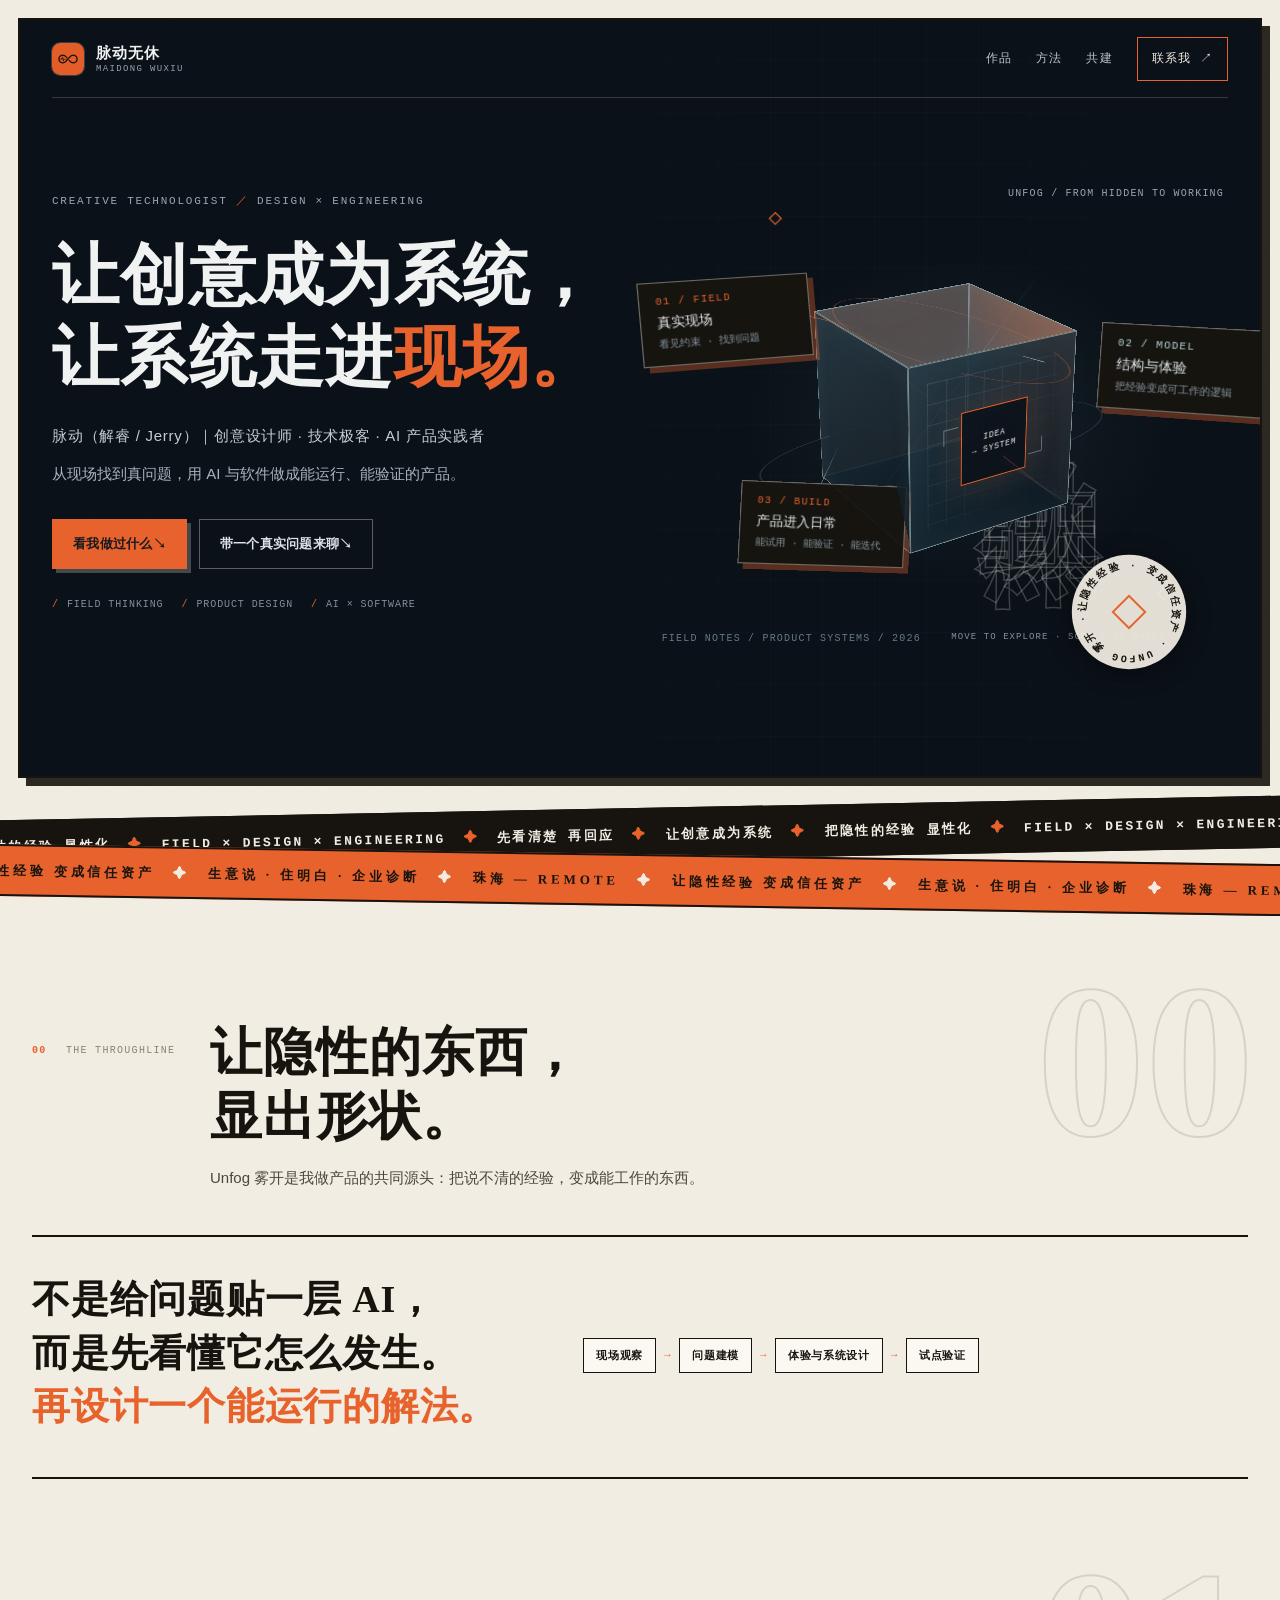
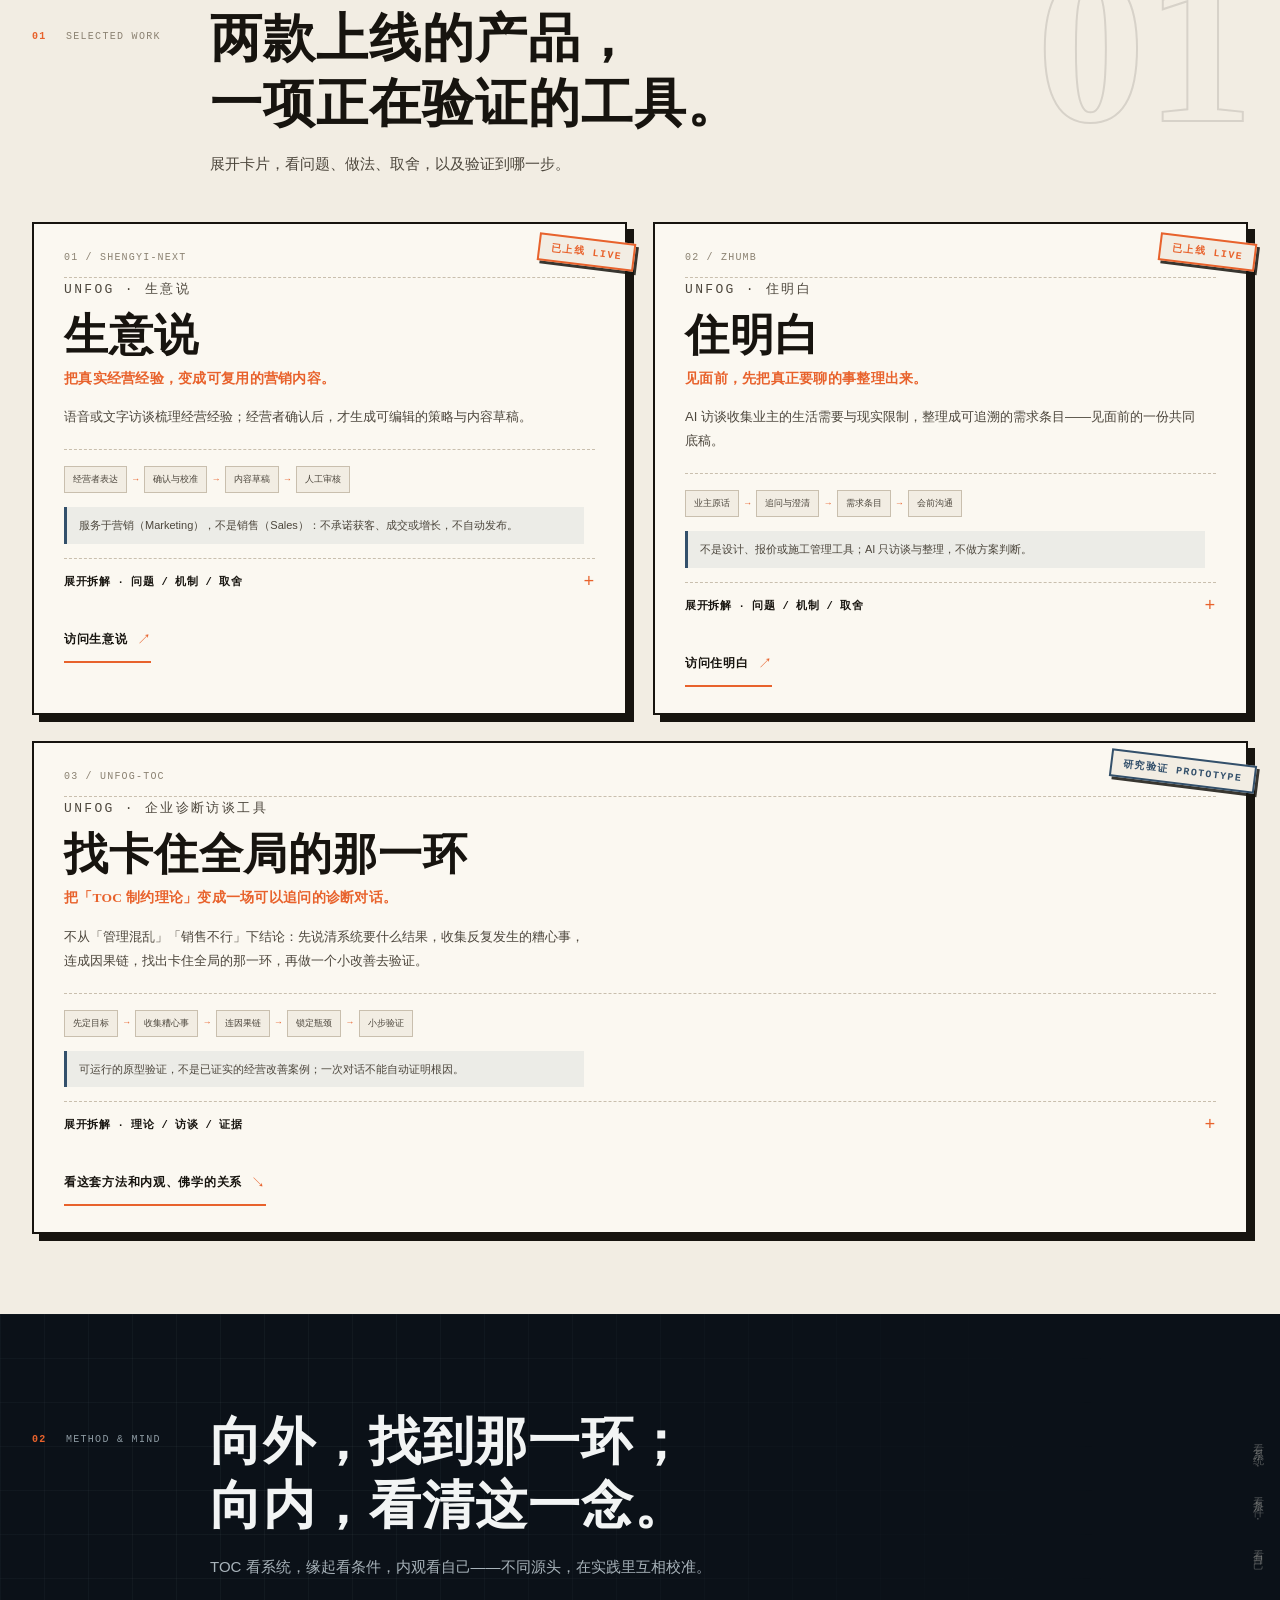
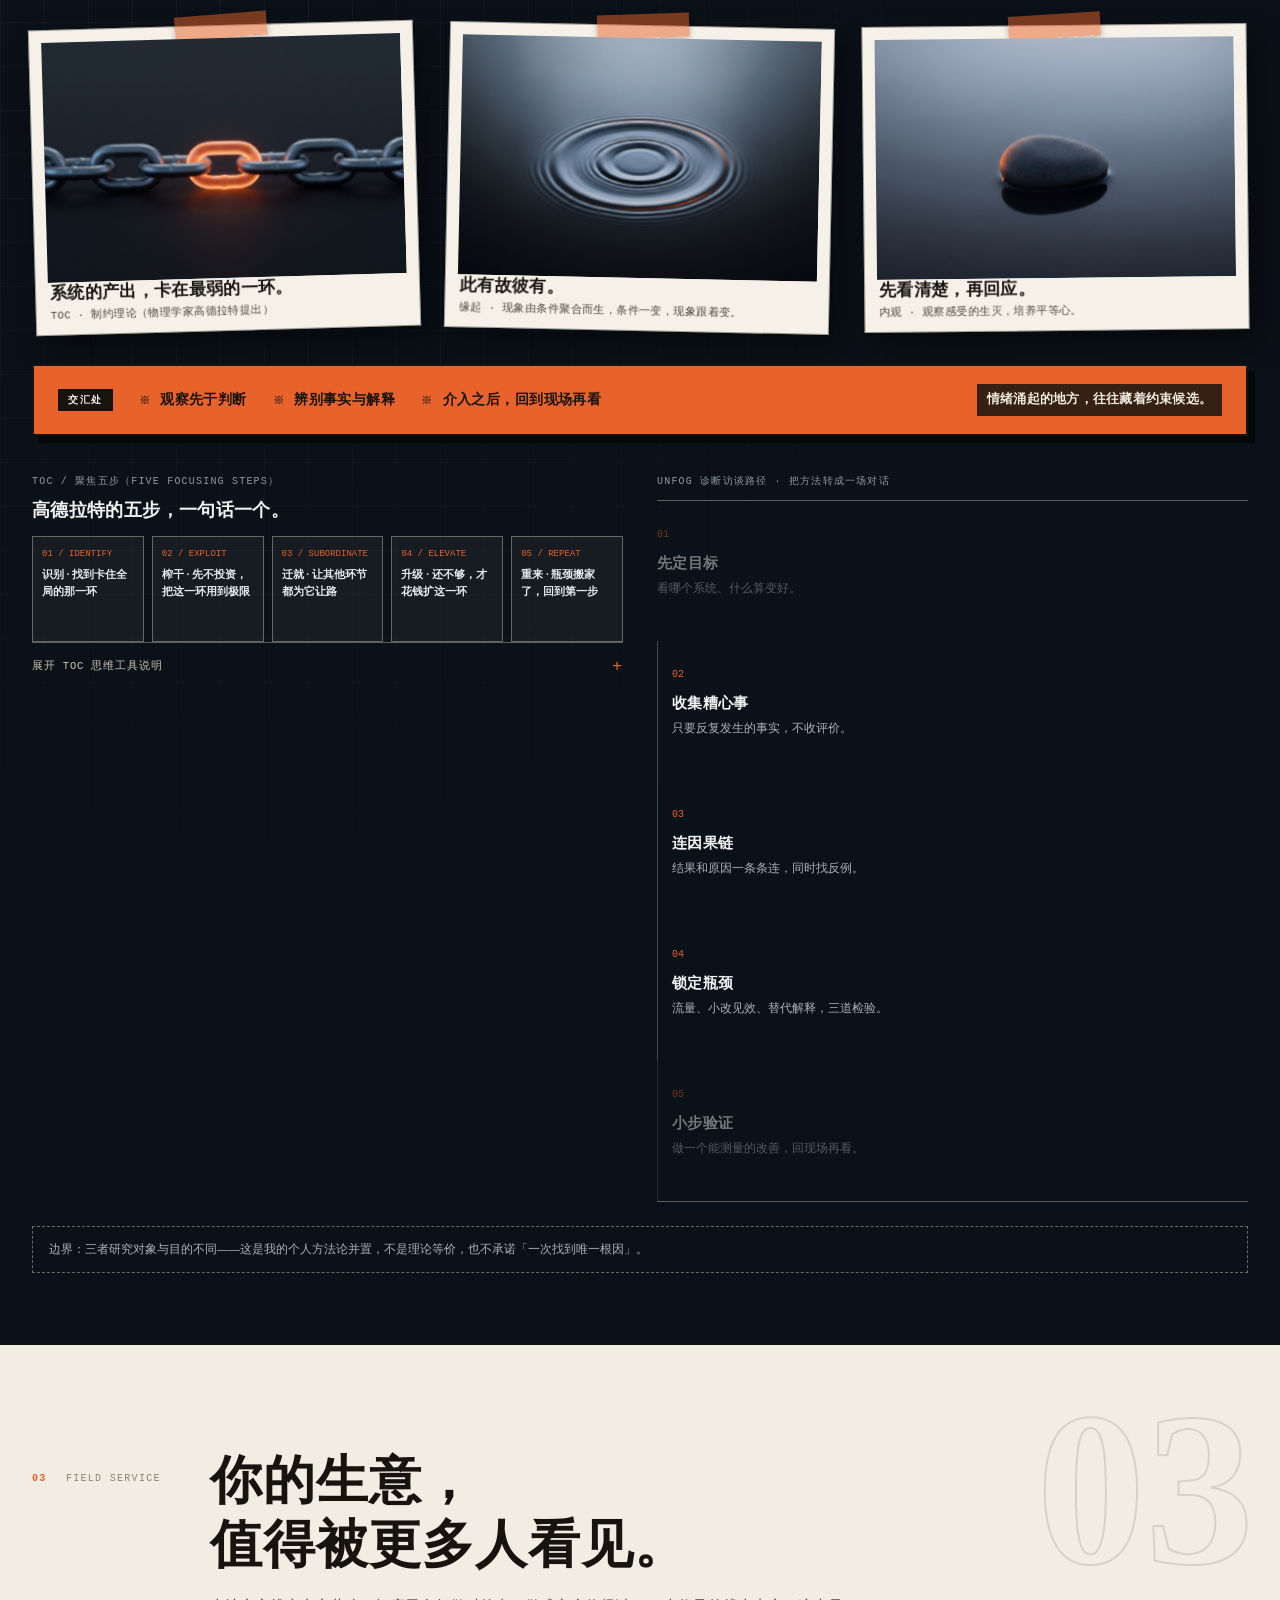
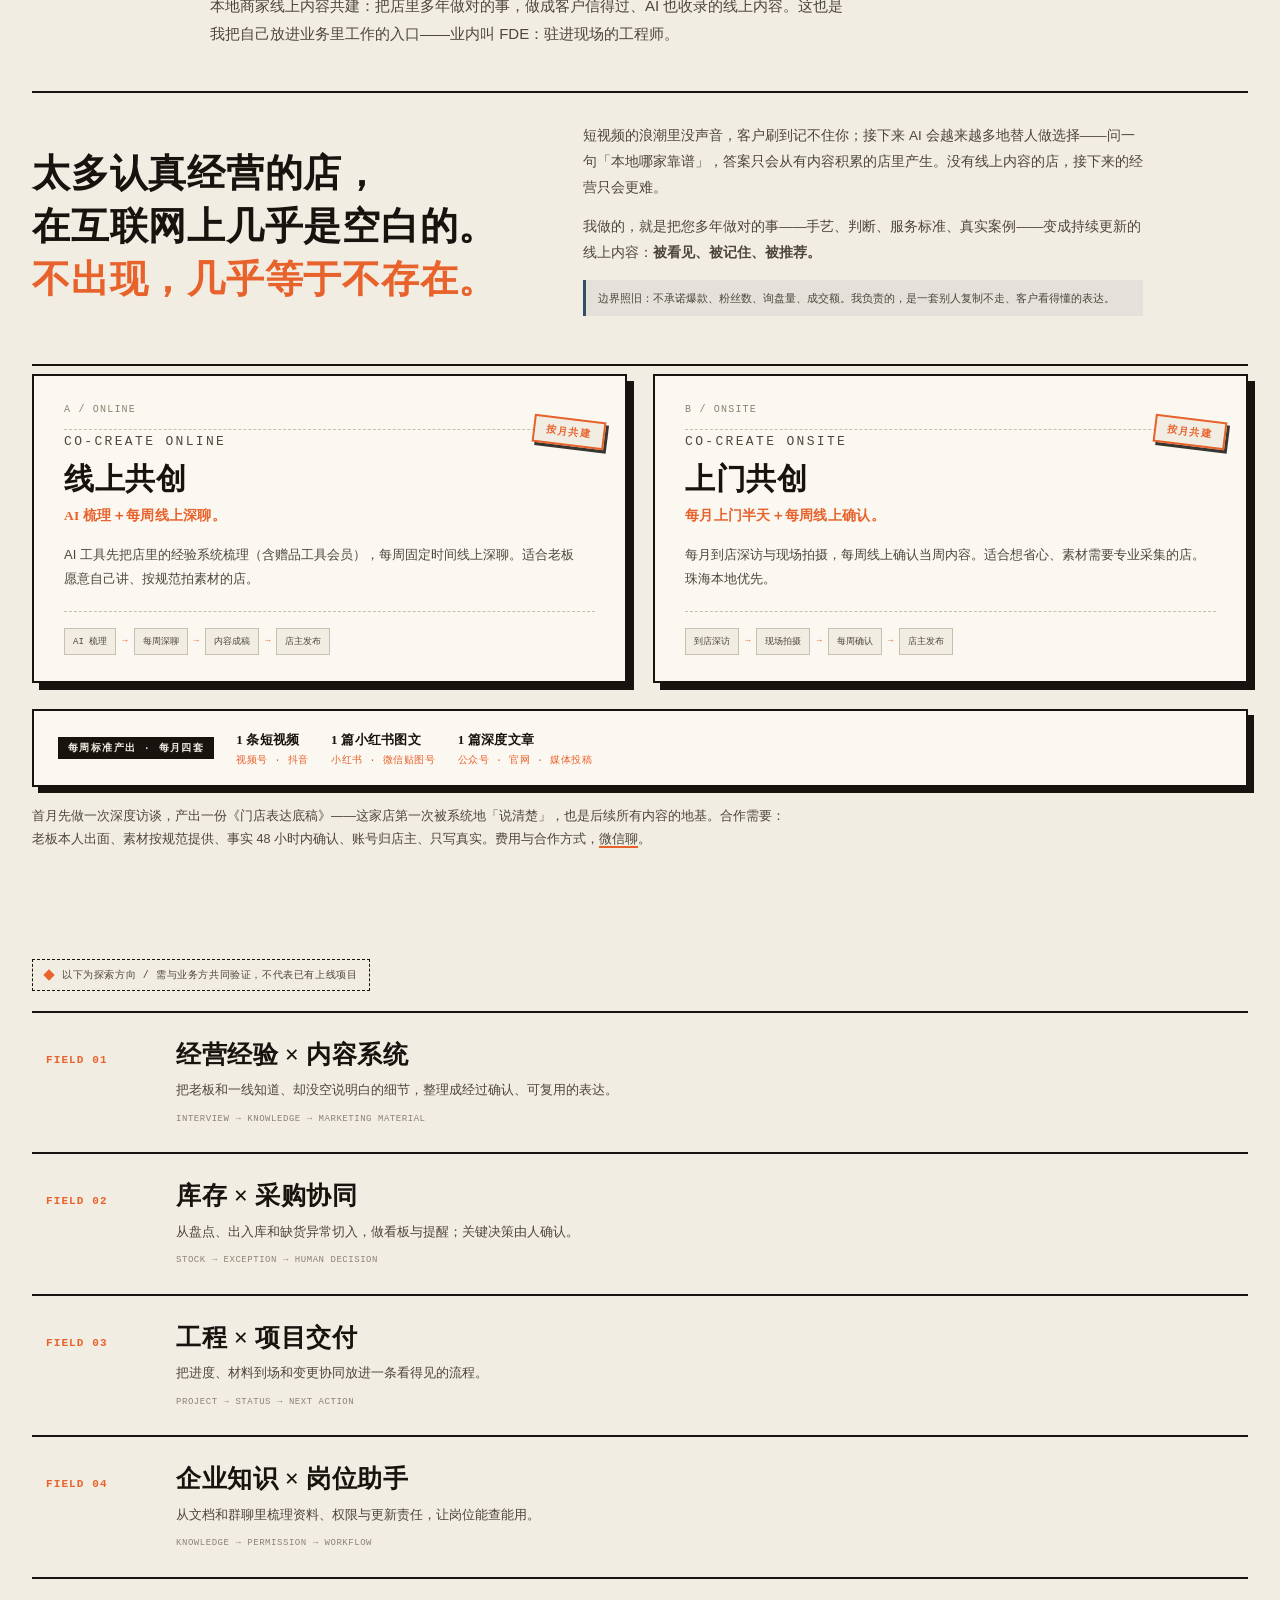
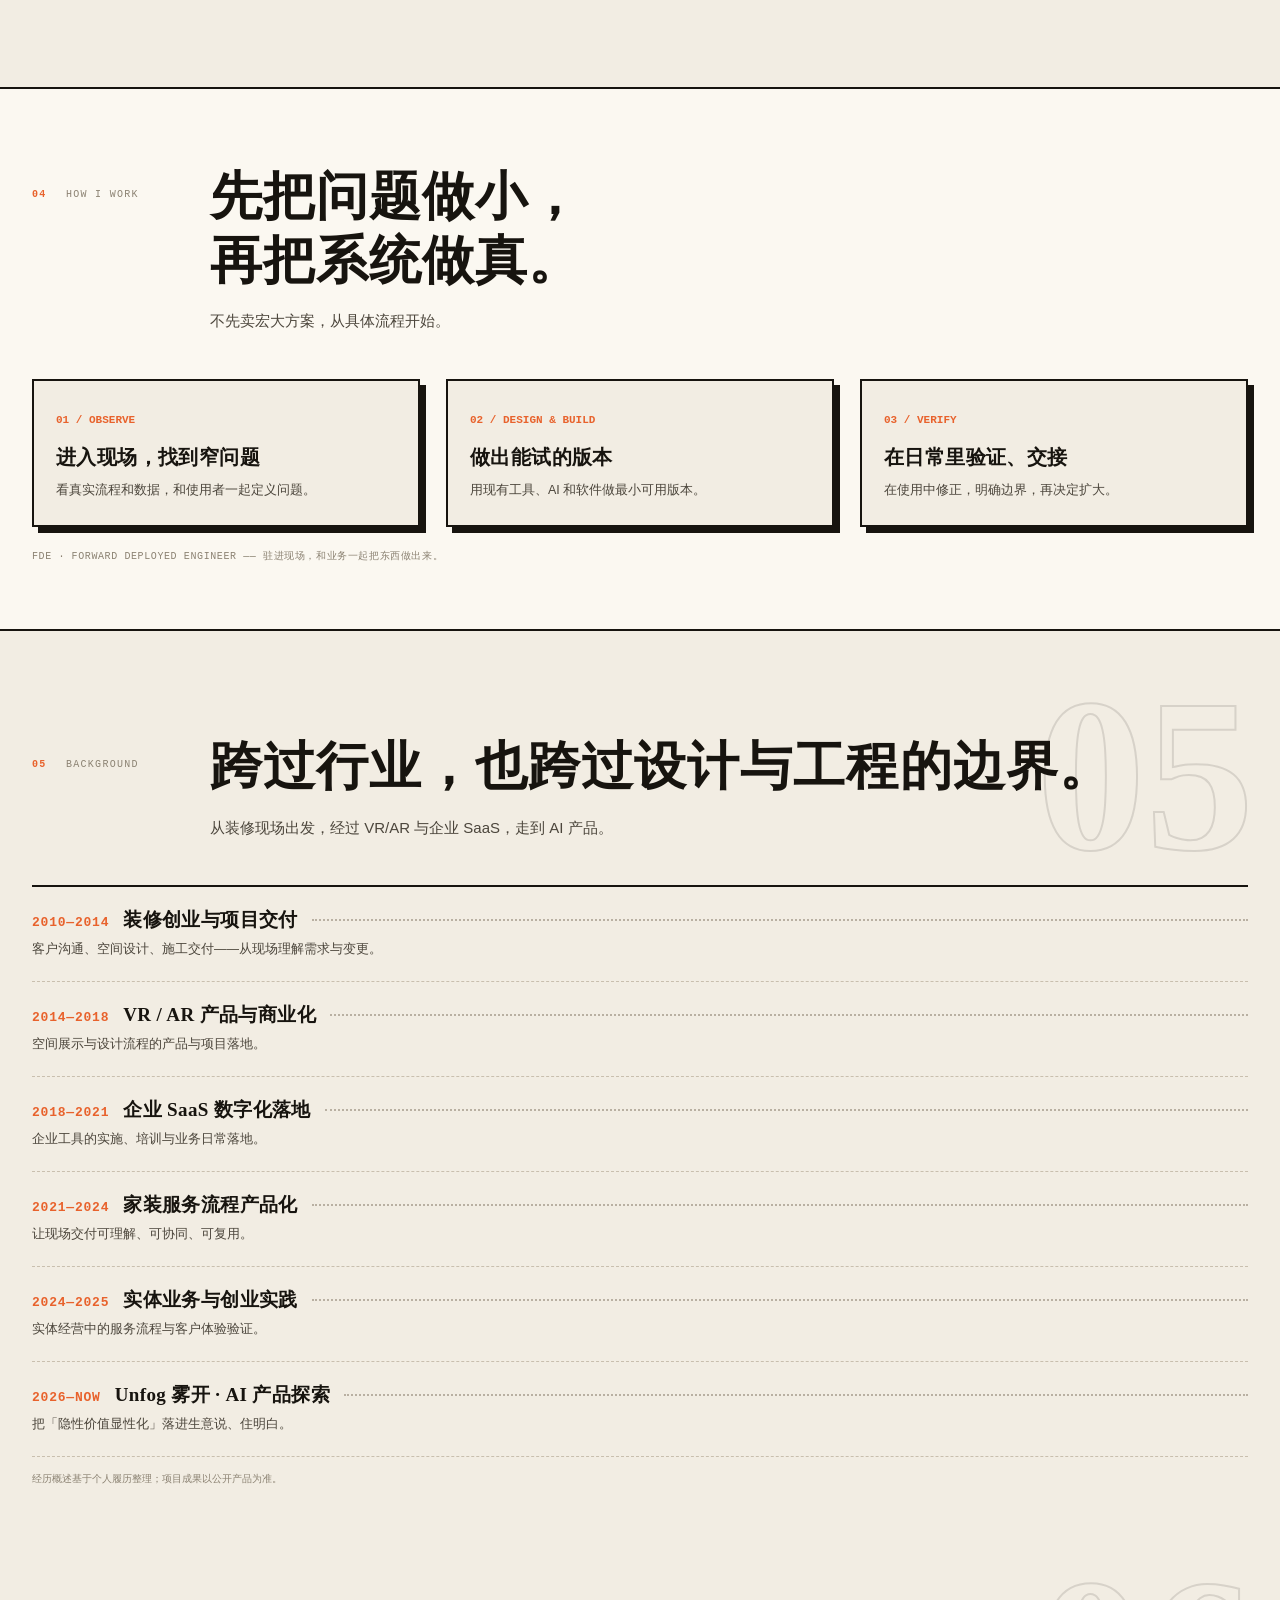
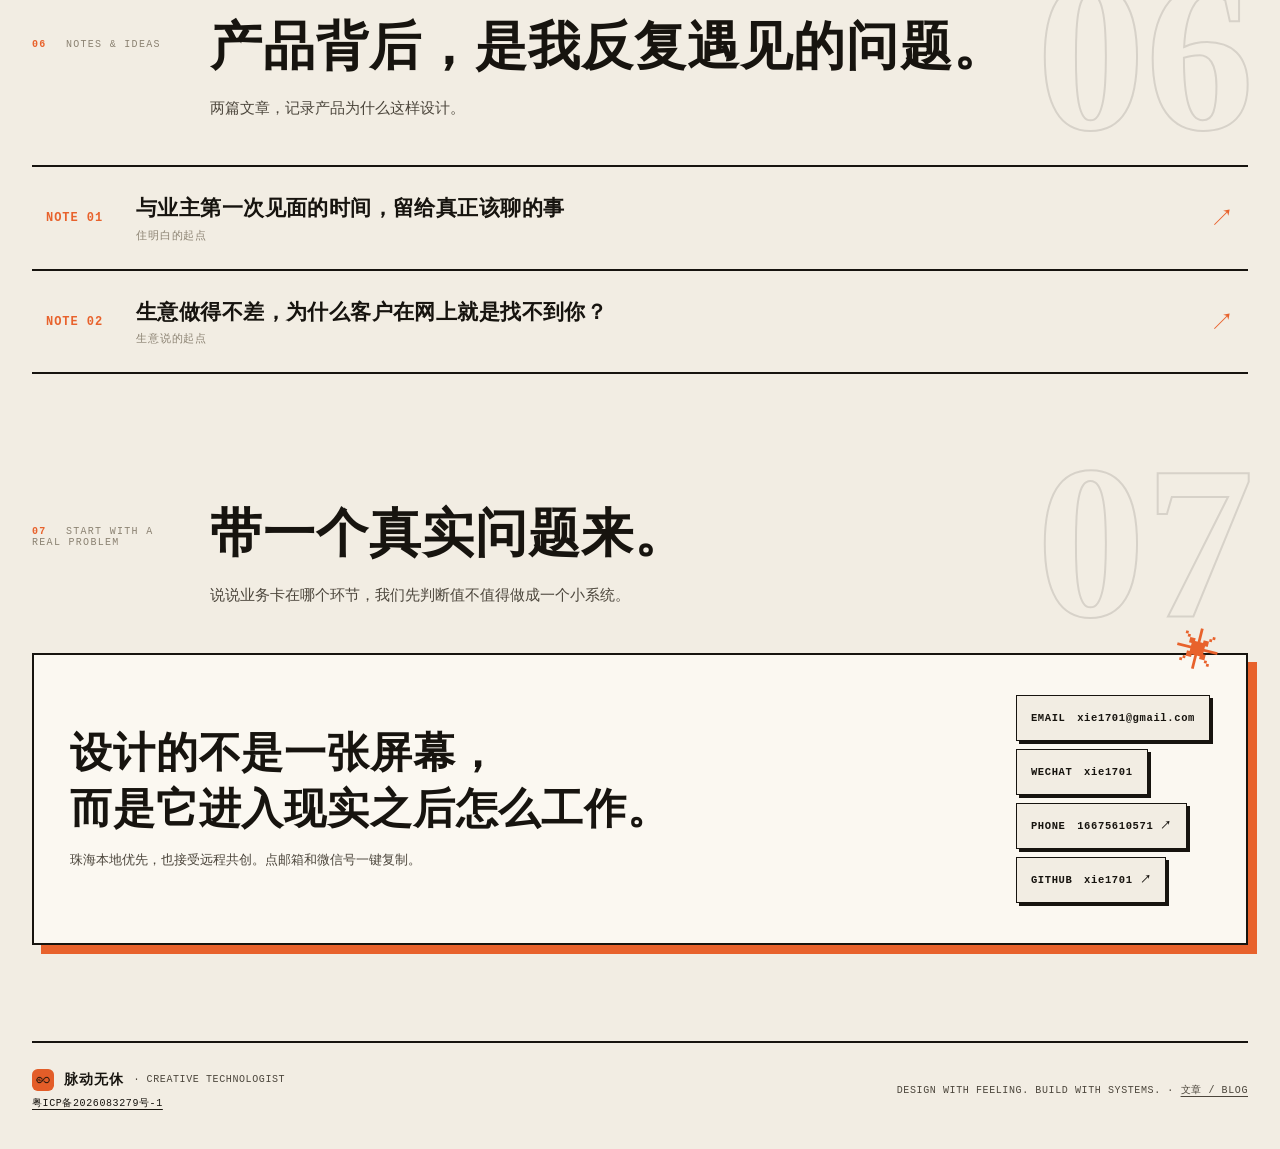
==== commit cb1a9434: "index: 以服务器构建为基底统一 source of truth（含 JSON-LD）+ blog 入口" ====
--- a/index.html
+++ b/index.html
@@ -6,11 +6,29 @@
 <meta name="theme-color" content="#0b1118">
 <title>脉动（解睿）｜创意设计 × 技术实现</title>
 <meta name="description" content="脉动（解睿 / Jerry）的个人作品集：一本会动的印刷品。设计、业务与技术之间搭桥，把模糊问题转成可运行的产品与系统。">
+<link rel="canonical" href="https://unfog.cn/">
+<!-- 图标：由 assets/logo-master.png 生成，见 _build/make-icons.py -->
+<link rel="icon" href="favicon.ico" sizes="any">
+<link rel="icon" type="image/png" sizes="32x32" href="assets/icons/favicon-32.png">
+<link rel="icon" type="image/png" sizes="192x192" href="assets/icons/favicon-192.png">
+<link rel="apple-touch-icon" sizes="180x180" href="assets/icons/apple-touch-icon.png">
+<!-- 分享卡（微信 / 飞书 / Twitter 等） -->
 <meta property="og:type" content="website">
+<meta property="og:site_name" content="脉动无休">
+<meta property="og:locale" content="zh_CN">
+<meta property="og:url" content="https://unfog.cn/">
 <meta property="og:title" content="脉动（解睿）｜创意设计 × 技术实现">
 <meta property="og:description" content="从现场找到真问题，用 AI 做成能运行、能验证的产品。让创意成为系统，让系统走进现场。">
-<meta property="og:image" content="https://xie1701.github.io/assets/share-card.png">
-<meta property="og:url" content="https://xie1701.github.io/">
+<meta property="og:image" content="https://unfog.cn/assets/share-card.png">
+<meta property="og:image:secure_url" content="https://unfog.cn/assets/share-card.png">
+<meta property="og:image:type" content="image/png">
+<meta property="og:image:width" content="500">
+<meta property="og:image:height" content="500">
+<meta property="og:image:alt" content="脉动（解睿）｜创意设计 × 技术实现">
+<meta name="twitter:card" content="summary_large_image">
+<meta name="twitter:title" content="脉动（解睿）｜创意设计 × 技术实现">
+<meta name="twitter:description" content="从现场找到真问题，用 AI 做成能运行、能验证的产品。让创意成为系统，让系统走进现场。">
+<meta name="twitter:image" content="https://unfog.cn/assets/share-card.png">
 <style>
 :root{
   color-scheme:light;
@@ -72,6 +90,9 @@
 .brand-logo{width:32px;height:32px;border-radius:26%;display:block;box-shadow:0 0 0 1px rgba(242,237,227,.2)}
 .fn-logo{width:24px;height:24px;border-radius:26%;display:block}
 .footer-brand{display:inline-flex;align-items:center;gap:10px}
+.footer-filing{color:var(--ink-faint)}
+.footer-filing a{color:var(--ink);text-decoration:underline;text-underline-offset:3px;overflow-wrap:anywhere}
+.footer-filing a:hover{color:var(--orange)}
 .footer-logo{width:22px;height:22px;border-radius:26%;display:block}
 .brand-name{font:650 15px/1.2 var(--serif);letter-spacing:.06em}
 .brand-name small{display:block;margin-top:2px;color:#96a2ad;font:9px var(--mono);letter-spacing:.15em}
@@ -458,6 +479,83 @@
   .js-ready .rise{opacity:1!important;transform:none!important}
 }
 </style>
+<!-- seo:jsonld:start -->
+<script type="application/ld+json">
+{
+ "@context": "https://schema.org",
+ "@graph": [
+  {
+   "@type": "Person",
+   "@id": "https://unfog.cn/#person",
+   "name": "解睿",
+   "alternateName": [
+    "脉动",
+    "Jerry",
+    "脉动无休"
+   ],
+   "jobTitle": "创意技术人（Creative Technologist）",
+   "description": "在设计与工程之间搭桥：从真实现场找到问题，用 AI 与软件做成能运行、能验证的产品与系统。",
+   "url": "https://unfog.cn/",
+   "image": "https://unfog.cn/assets/logo-master.png",
+   "email": "mailto:xie1701@gmail.com",
+   "telephone": "+86-16675610571",
+   "address": {
+    "@type": "PostalAddress",
+    "addressLocality": "珠海",
+    "addressRegion": "广东",
+    "addressCountry": "CN"
+   },
+   "knowsAbout": [
+    "创意技术",
+    "产品设计",
+    "AI 产品实践",
+    "TOC 制约理论",
+    "本地商家线上内容共建",
+    "短视频与图文内容策划"
+   ],
+   "sameAs": [
+    "https://github.com/xie1701"
+   ]
+  },
+  {
+   "@type": "WebSite",
+   "@id": "https://unfog.cn/#website",
+   "url": "https://unfog.cn/",
+   "name": "脉动无休｜脉动（解睿）的个人网站",
+   "inLanguage": "zh-CN",
+   "publisher": {
+    "@id": "https://unfog.cn/#person"
+   }
+  },
+  {
+   "@type": "Service",
+   "name": "本地商家线上内容共建",
+   "serviceType": "线上内容策划与共建",
+   "provider": {
+    "@id": "https://unfog.cn/#person"
+   },
+   "areaServed": [
+    {
+     "@type": "City",
+     "name": "珠海"
+    },
+    {
+     "@type": "Country",
+     "name": "中国（远程）"
+    }
+   ],
+   "description": "把店里多年做对的事，做成客户信得过、AI 也收录的线上内容。每周 1 条短视频 + 1 篇小红书图文 + 1 篇深度文章，每月四套；首月产出《门店表达底稿》。不承诺爆款、粉丝数、询盘量、成交额。",
+   "offers": {
+    "@type": "Offer",
+    "priceCurrency": "CNY",
+    "description": "费用与合作方式请通过页脚的邮箱或微信联系。",
+    "availability": "https://schema.org/InStock"
+   }
+  }
+ ]
+}
+</script>
+<!-- seo:jsonld:end -->
 </head>
 <body>
 <div class="progress" id="progress"></div>
@@ -706,7 +804,7 @@
     <div class="contact-panel rise"><div class="contact-copy"><h3>设计的不是一张屏幕，<br>而是它进入现实之后怎么工作。</h3><p>珠海本地优先，也接受远程共创。点邮箱和微信号一键复制。</p></div><div class="contact-links"><button type="button" class="copy-chip" data-copy="xie1701@gmail.com">EMAIL　xie1701@gmail.com</button><button type="button" class="copy-chip" data-copy="xie1701">WECHAT　xie1701</button><a href="tel:+8616675610571">PHONE　16675610571 ↗</a><a href="https://github.com/xie1701" target="_blank" rel="noopener">GITHUB　xie1701 ↗</a></div></div>
   </section>
 </main>
-<footer class="footer wrap"><div class="footer-main"><span class="footer-brand"><img class="footer-logo" src="assets/logo-mark.png" alt="脉动无休标志" width="256" height="256"><strong>脉动无休</strong> · CREATIVE TECHNOLOGIST</span></div><span>DESIGN WITH FEELING. BUILD WITH SYSTEMS. · <a href="/blog/" style="color:inherit;text-decoration:underline;text-underline-offset:3px">文章 / BLOG</a></span></footer>
+<footer class="footer wrap"><div class="footer-main"><span class="footer-brand"><img class="footer-logo" src="assets/logo-mark.png" alt="脉动无休标志" width="256" height="256"><strong>脉动无休</strong> · CREATIVE TECHNOLOGIST</span><span class="footer-filing"><a href="https://beian.miit.gov.cn/" target="_blank" rel="noopener">粤ICP备2026083279号-1</a></span></div><span>DESIGN WITH FEELING. BUILD WITH SYSTEMS. · <a href="/blog/" style="color:inherit;text-decoration:underline;text-underline-offset:3px">文章 / BLOG</a></span></footer>
 <script>
 (() => {
   const root = document.documentElement;
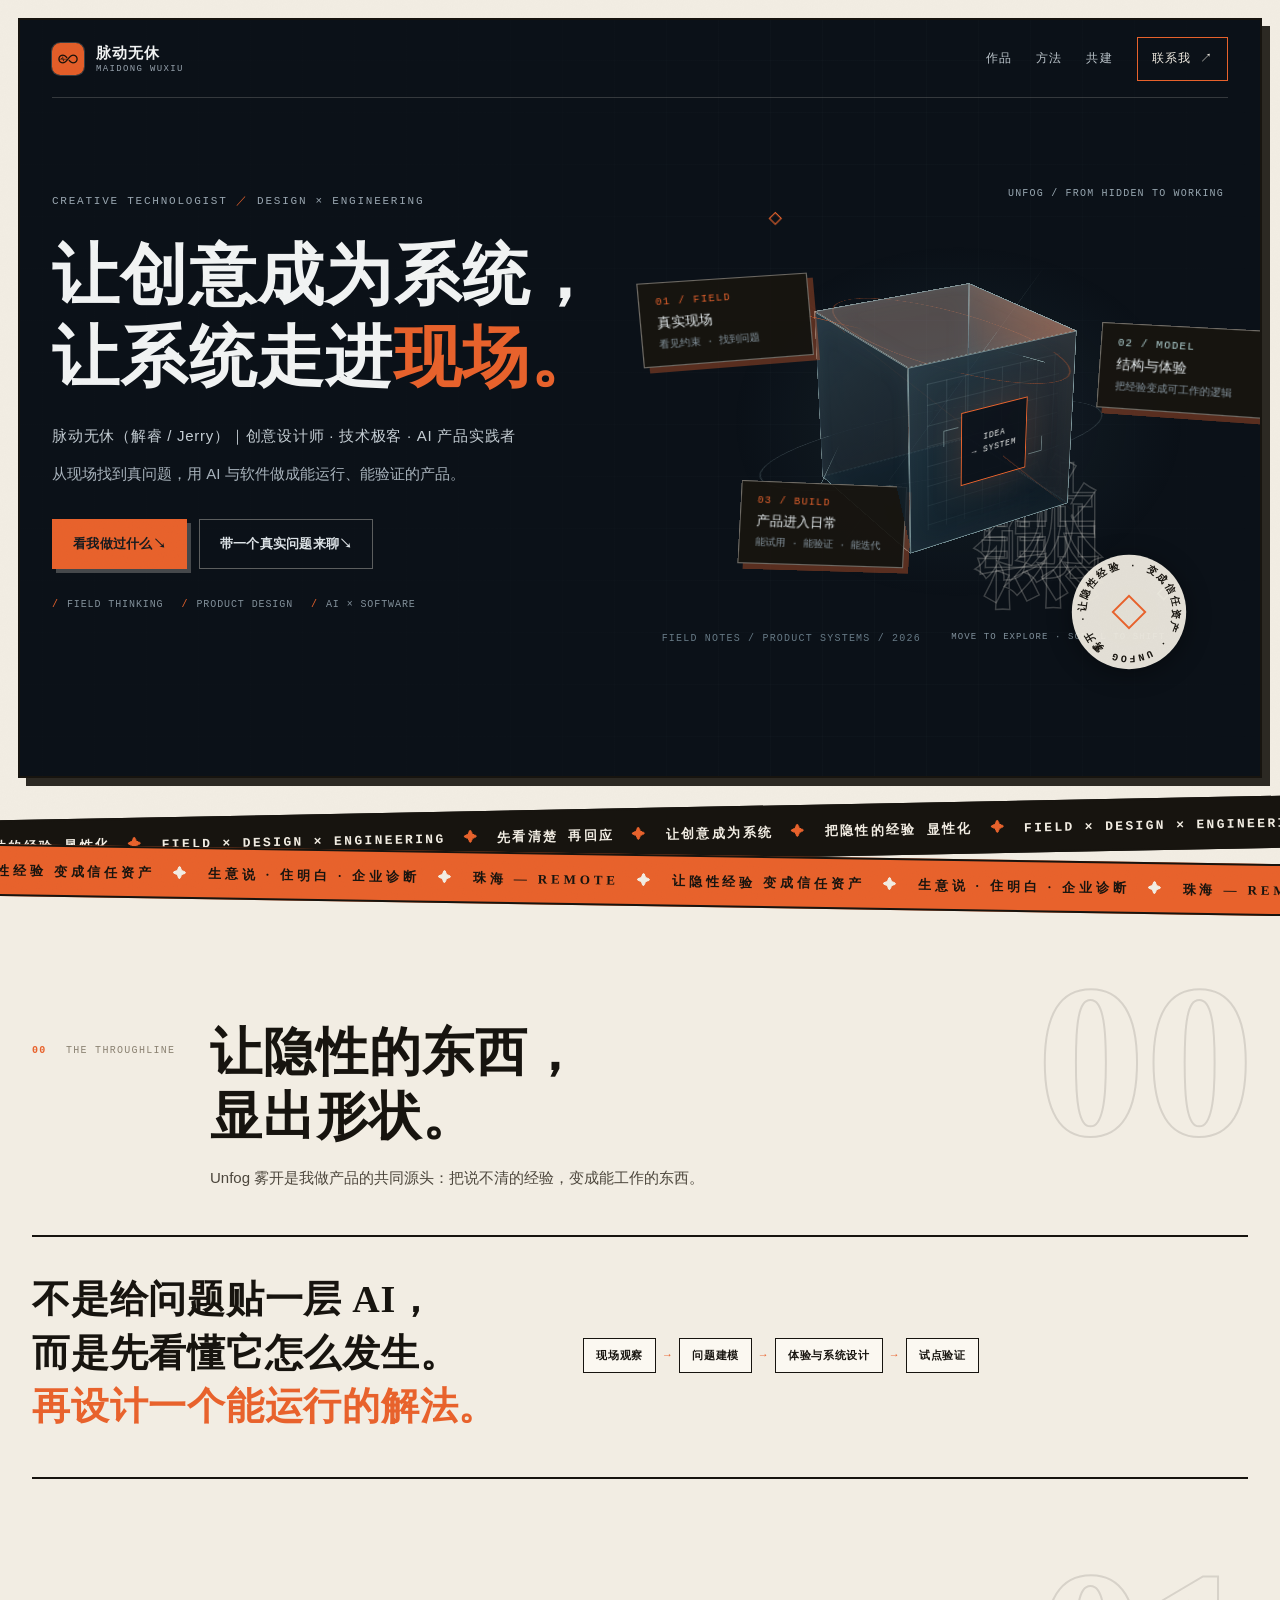
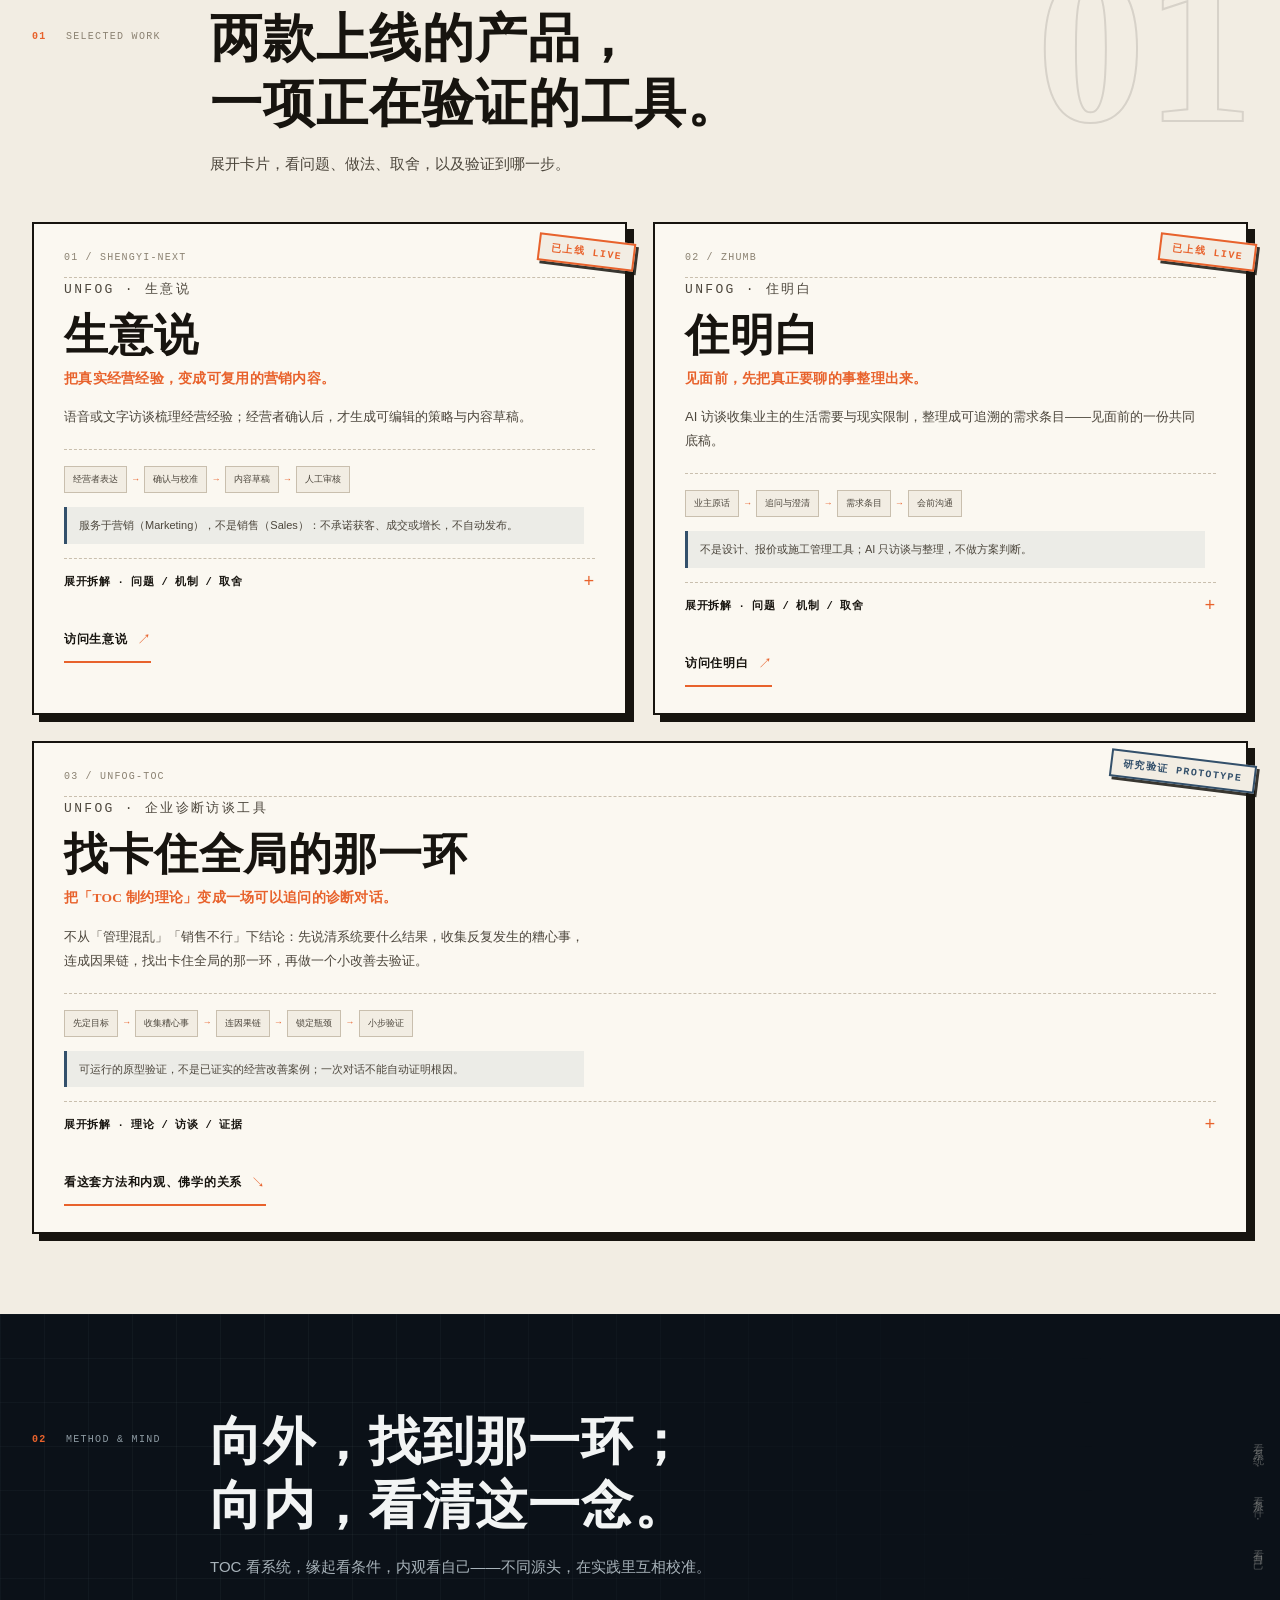
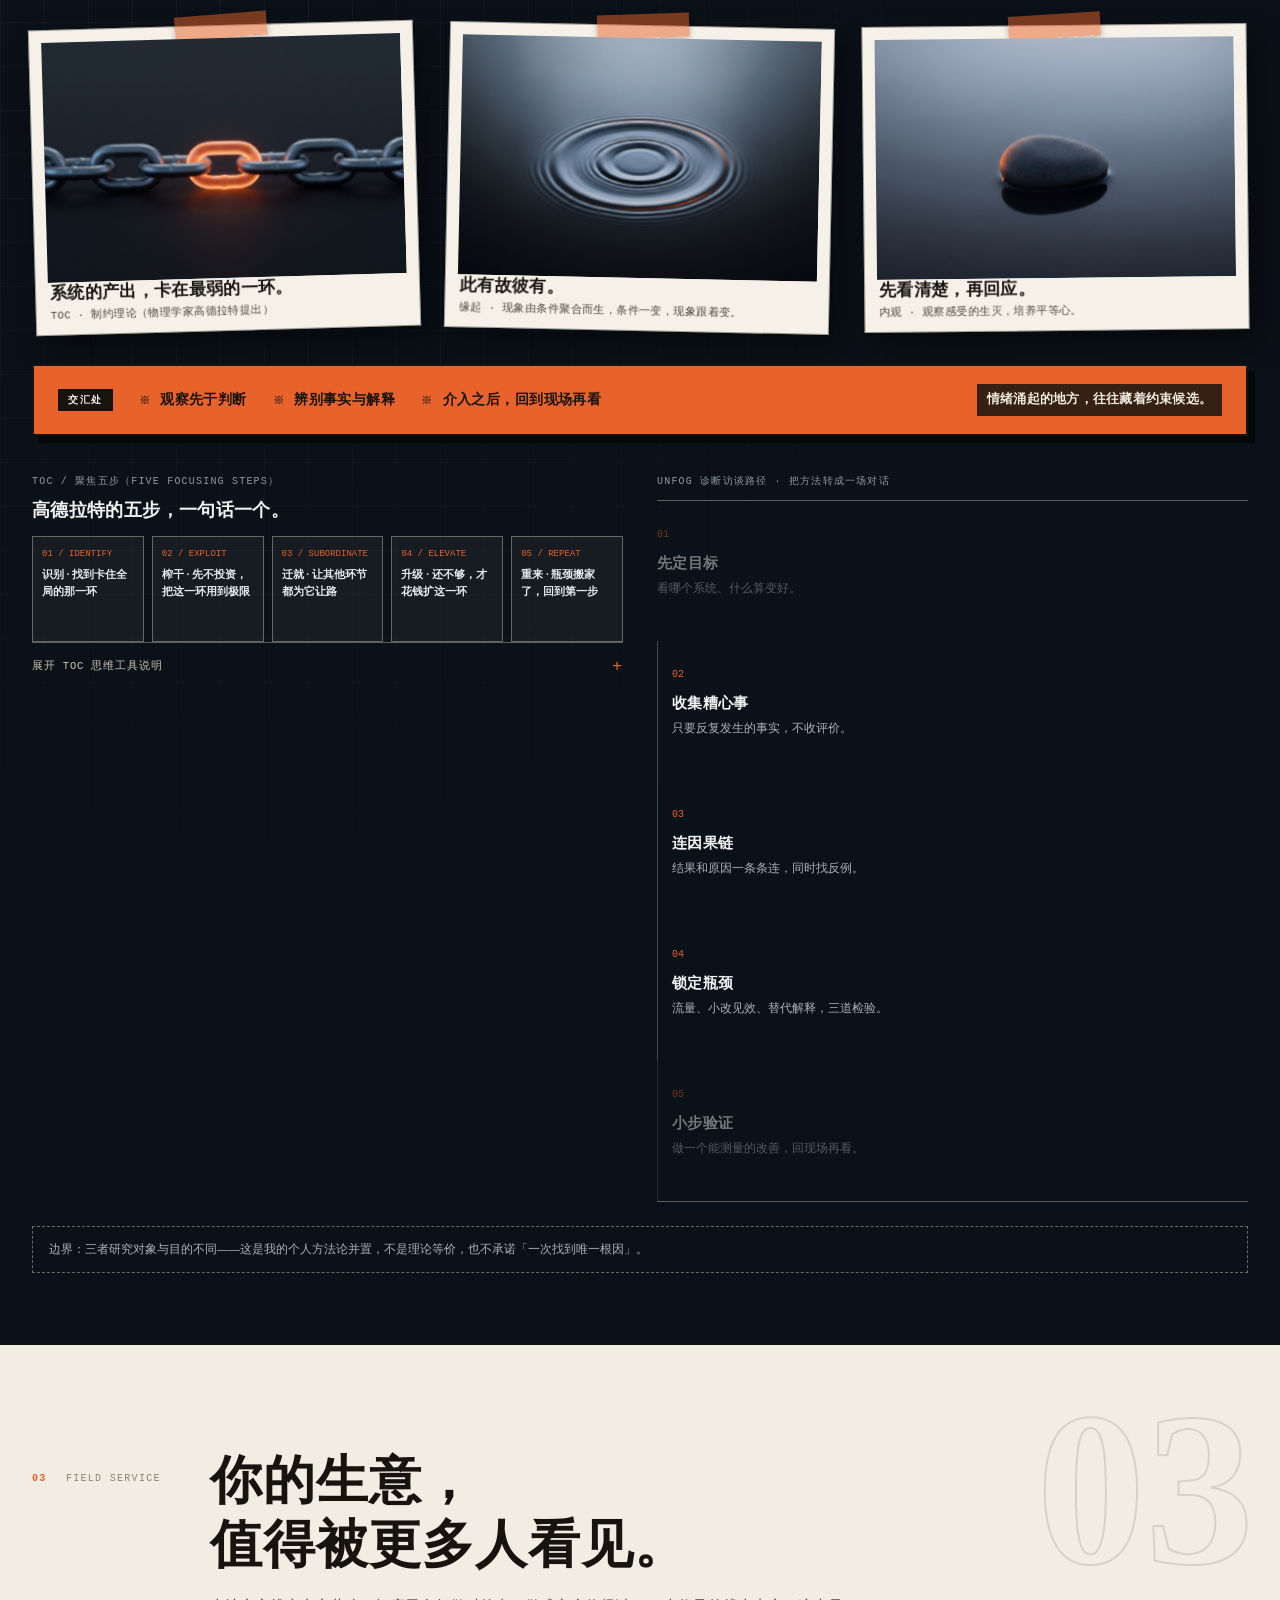
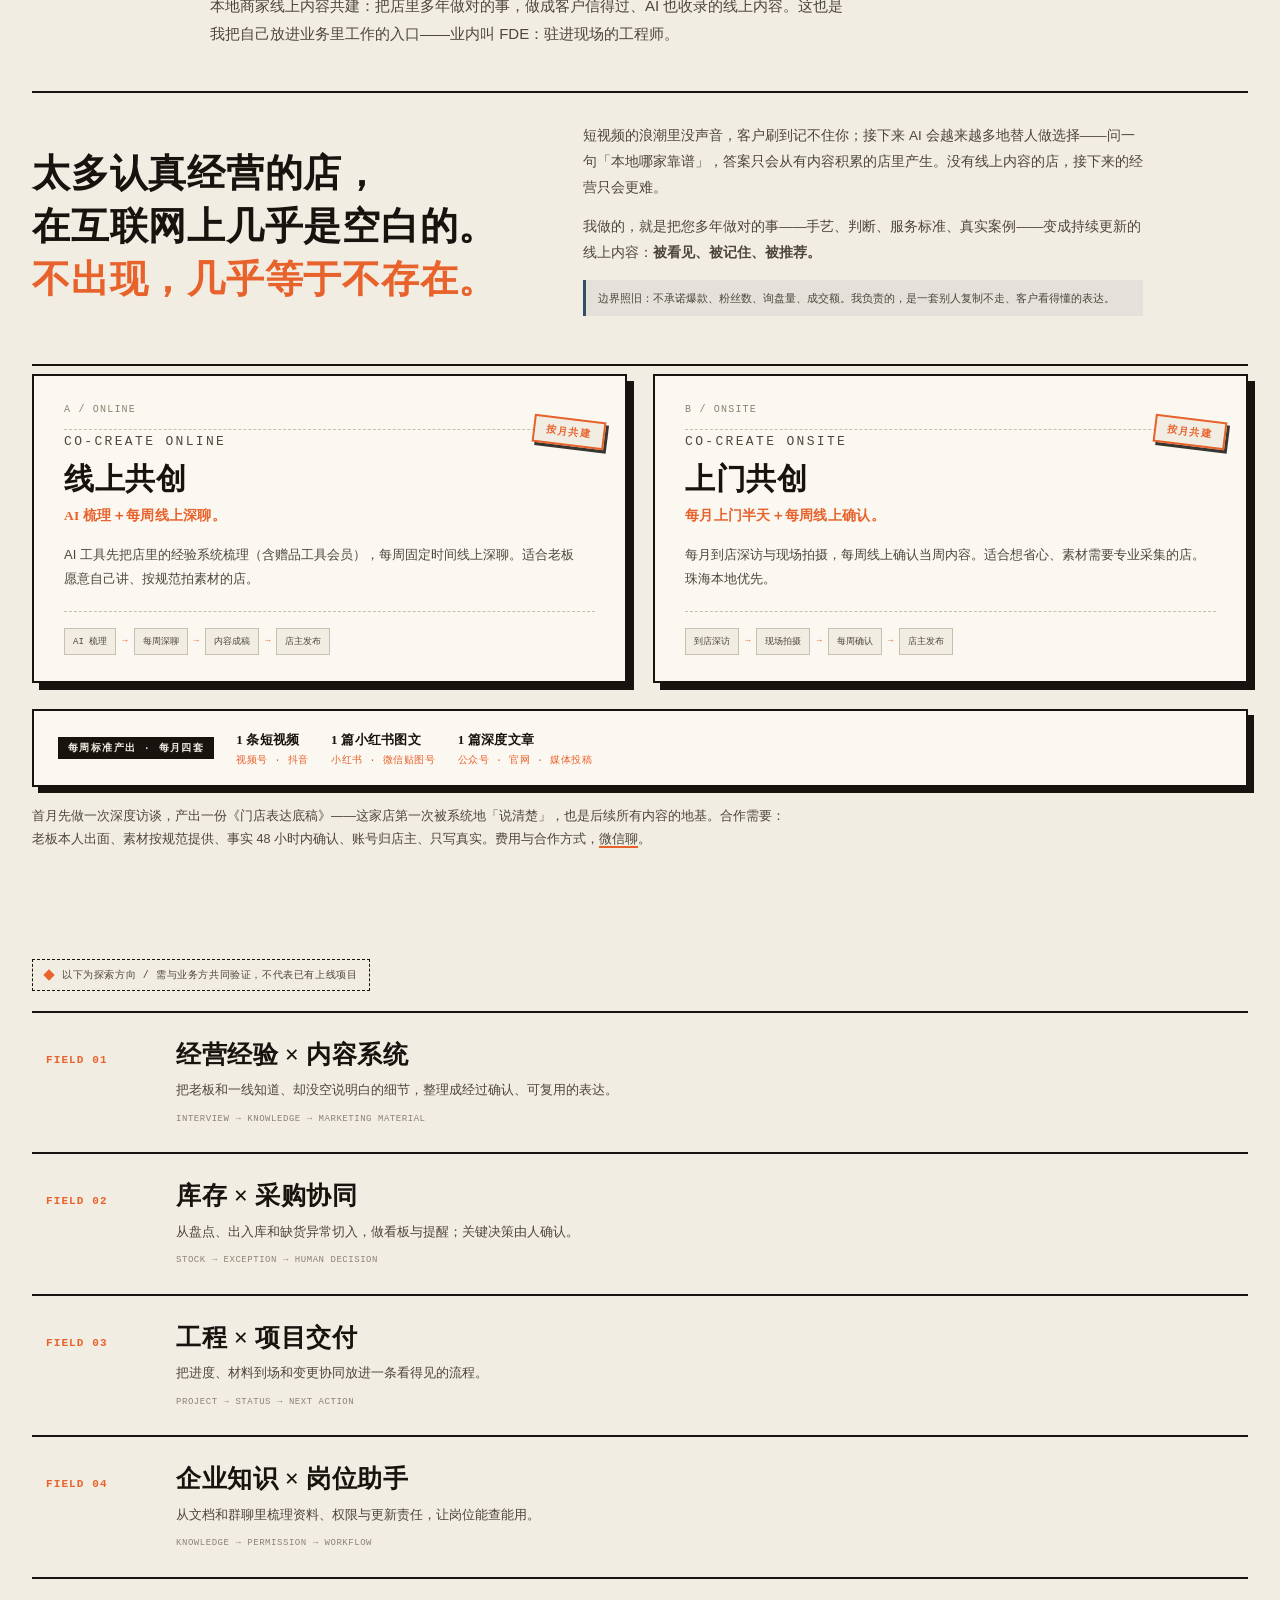
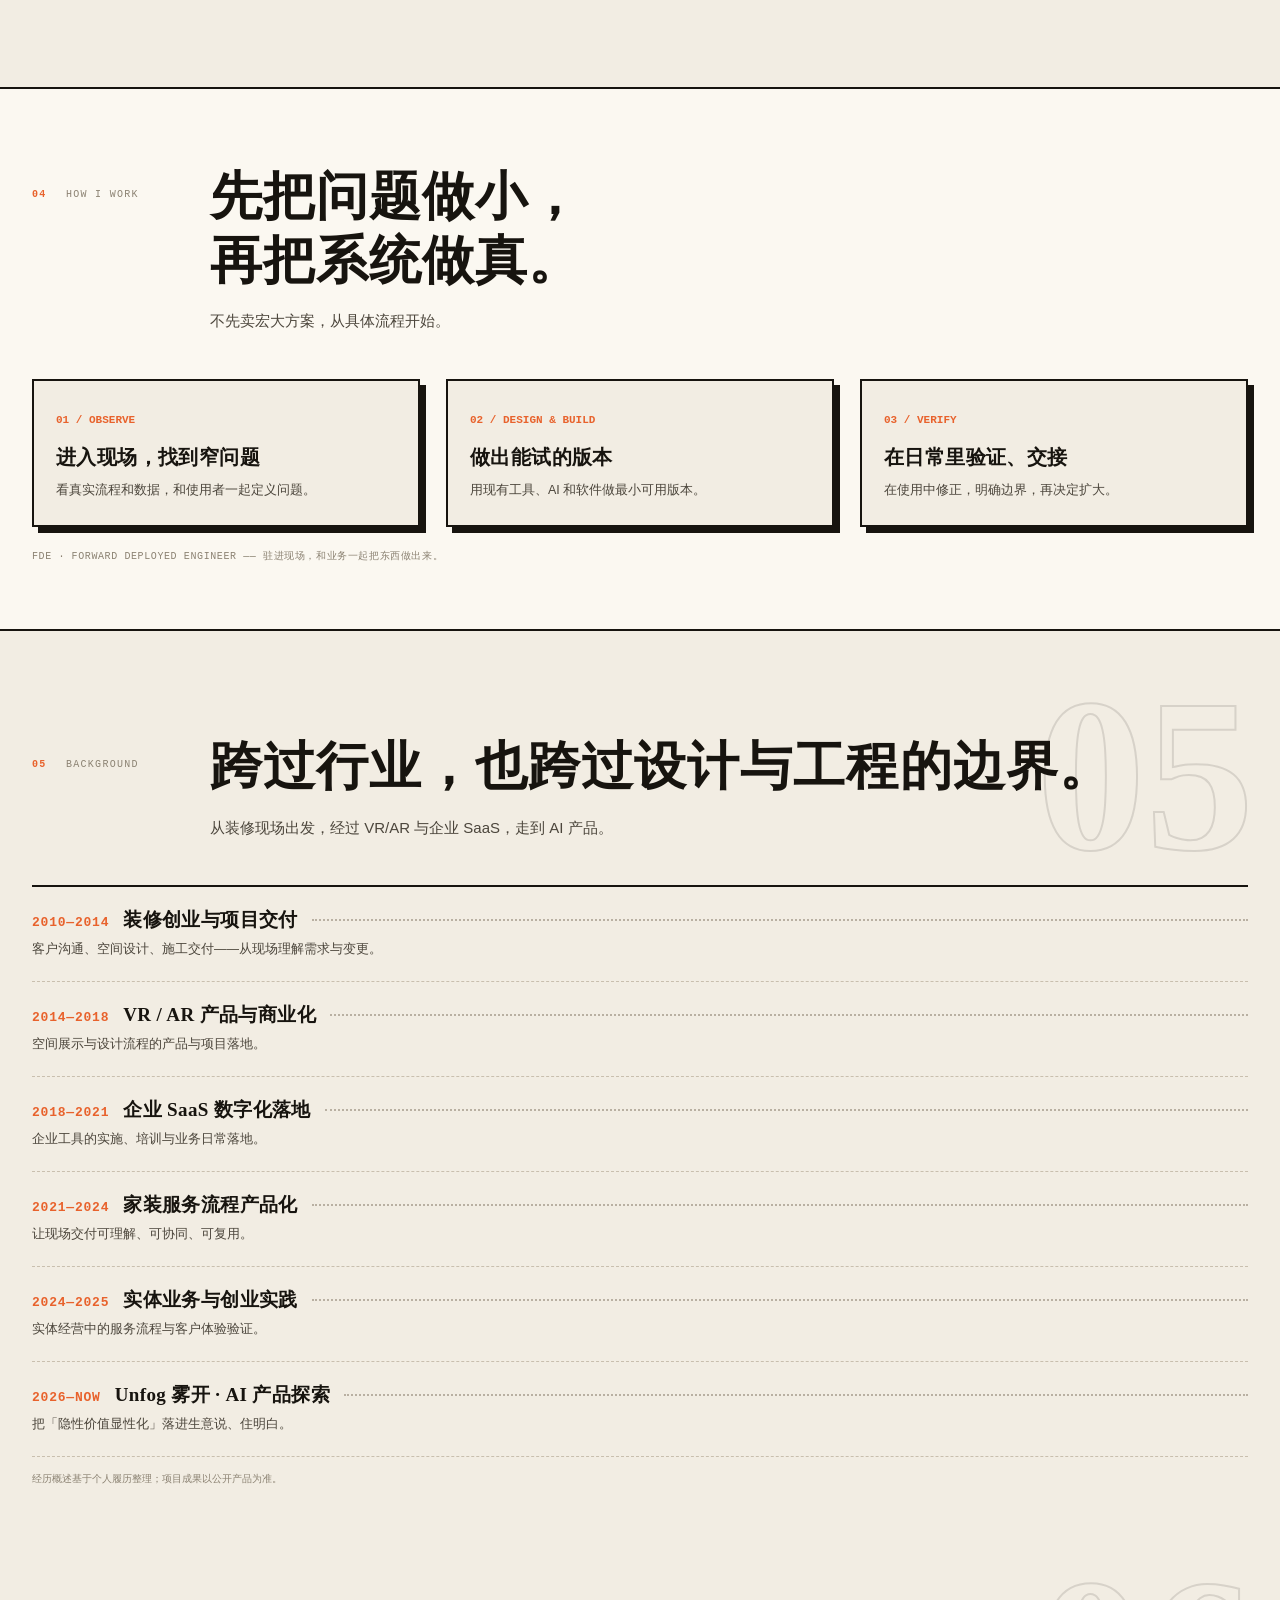
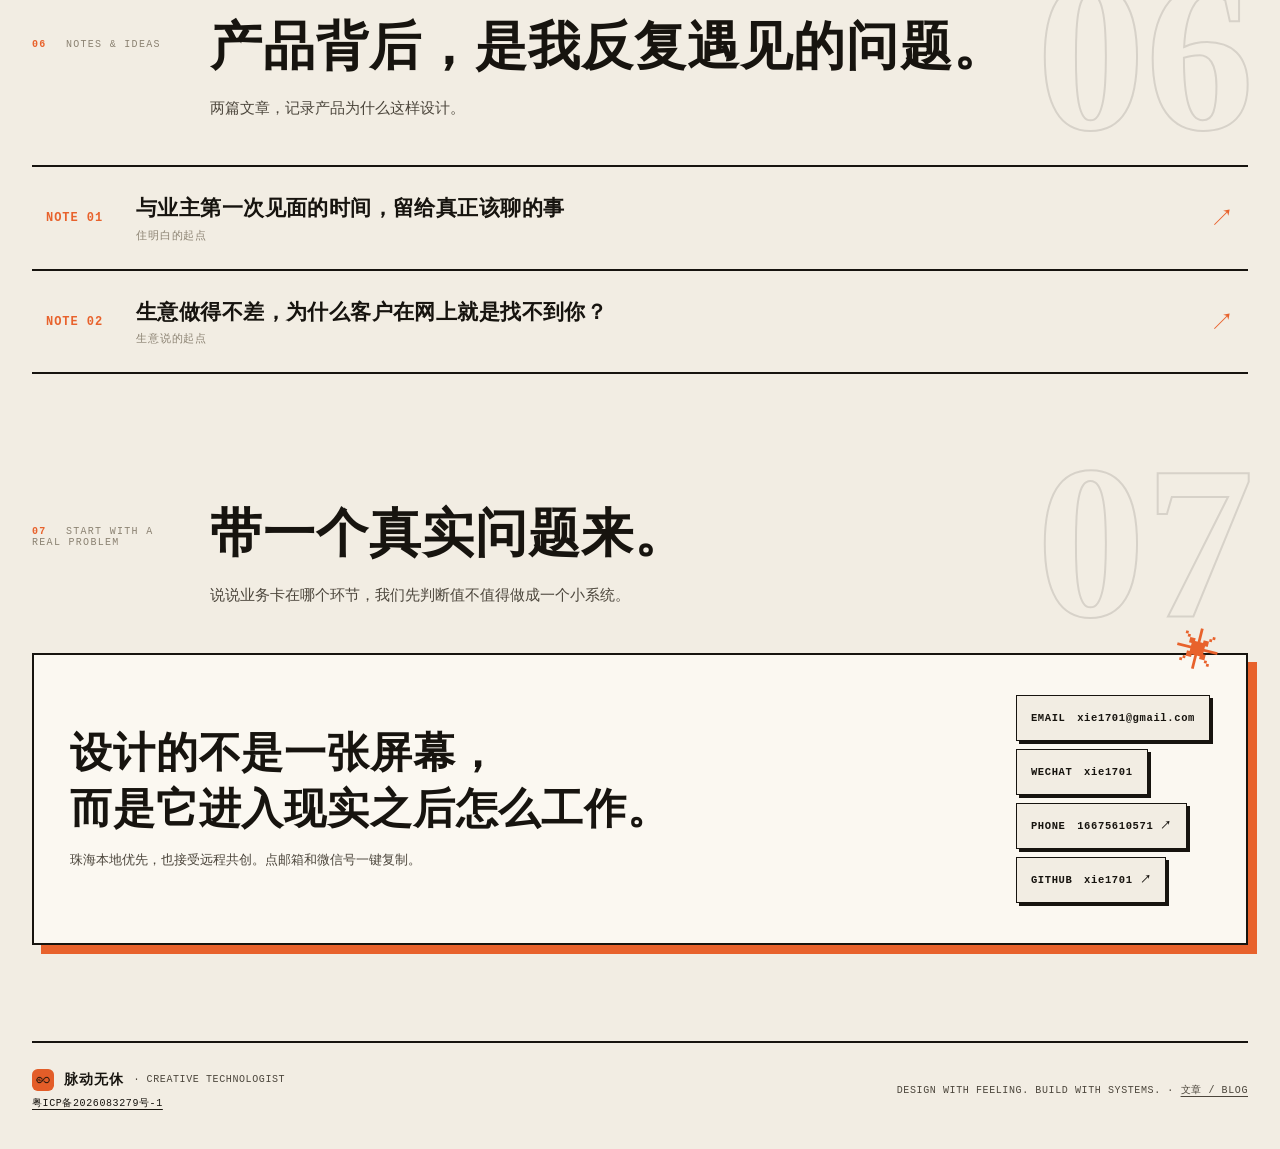
==== commit 9502ae7b: "title/meta: 脉动无休 主品牌 + 对外口径描述" ====
--- a/index.html
+++ b/index.html
@@ -4,8 +4,8 @@
 <meta charset="utf-8">
 <meta name="viewport" content="width=device-width, initial-scale=1">
 <meta name="theme-color" content="#0b1118">
-<title>脉动（解睿）｜创意设计 × 技术实现</title>
-<meta name="description" content="脉动（解睿 / Jerry）的个人作品集：一本会动的印刷品。设计、业务与技术之间搭桥，把模糊问题转成可运行的产品与系统。">
+<title>脉动无休（解睿 / Jerry）｜创意设计 × 技术实现</title>
+<meta name="description" content="脉动无休（解睿 / Jerry）的个人网站：让隐性经验，变成信任资产。已上线生意说、住明白两款产品；把商家多年做对的事，变成客户信得过、AI 也收录的线上内容。">
 <link rel="canonical" href="https://unfog.cn/">
 <!-- 图标：由 assets/logo-master.png 生成，见 _build/make-icons.py -->
 <link rel="icon" href="favicon.ico" sizes="any">
@@ -17,17 +17,17 @@
 <meta property="og:site_name" content="脉动无休">
 <meta property="og:locale" content="zh_CN">
 <meta property="og:url" content="https://unfog.cn/">
-<meta property="og:title" content="脉动（解睿）｜创意设计 × 技术实现">
-<meta property="og:description" content="从现场找到真问题，用 AI 做成能运行、能验证的产品。让创意成为系统，让系统走进现场。">
+<meta property="og:title" content="脉动无休（解睿 / Jerry）｜创意设计 × 技术实现">
+<meta property="og:description" content="从现场找到真问题，把隐性经验做成能运行、能验证的产品。已上线：生意说、住明白。">
 <meta property="og:image" content="https://unfog.cn/assets/share-card.png">
 <meta property="og:image:secure_url" content="https://unfog.cn/assets/share-card.png">
 <meta property="og:image:type" content="image/png">
 <meta property="og:image:width" content="500">
 <meta property="og:image:height" content="500">
-<meta property="og:image:alt" content="脉动（解睿）｜创意设计 × 技术实现">
+<meta property="og:image:alt" content="脉动无休（解睿 / Jerry）｜创意设计 × 技术实现">
 <meta name="twitter:card" content="summary_large_image">
-<meta name="twitter:title" content="脉动（解睿）｜创意设计 × 技术实现">
-<meta name="twitter:description" content="从现场找到真问题，用 AI 做成能运行、能验证的产品。让创意成为系统，让系统走进现场。">
+<meta name="twitter:title" content="脉动无休（解睿 / Jerry）｜创意设计 × 技术实现">
+<meta name="twitter:description" content="从现场找到真问题，把隐性经验做成能运行、能验证的产品。已上线：生意说、住明白。">
 <meta name="twitter:image" content="https://unfog.cn/assets/share-card.png">
 <style>
 :root{
@@ -582,7 +582,7 @@
       <div class="hero-copy">
         <p class="eyebrow">CREATIVE TECHNOLOGIST <b>／</b> DESIGN × ENGINEERING</p>
         <h1 id="hero-title"><span>让创意成为系统，</span><span>让系统走进<span class="accent">现场。</span></span></h1>
-        <p class="hero-role">脉动（解睿 / Jerry）｜创意设计师 · 技术极客 · AI 产品实践者</p>
+        <p class="hero-role">脉动无休（解睿 / Jerry）｜创意设计师 · 技术极客 · AI 产品实践者</p>
         <p class="lede">从现场找到真问题，用 AI 与软件做成能运行、能验证的产品。</p>
         <div class="hero-actions">
           <a class="button button-primary" href="#projects">看我做过什么 <span aria-hidden="true">↘</span></a>
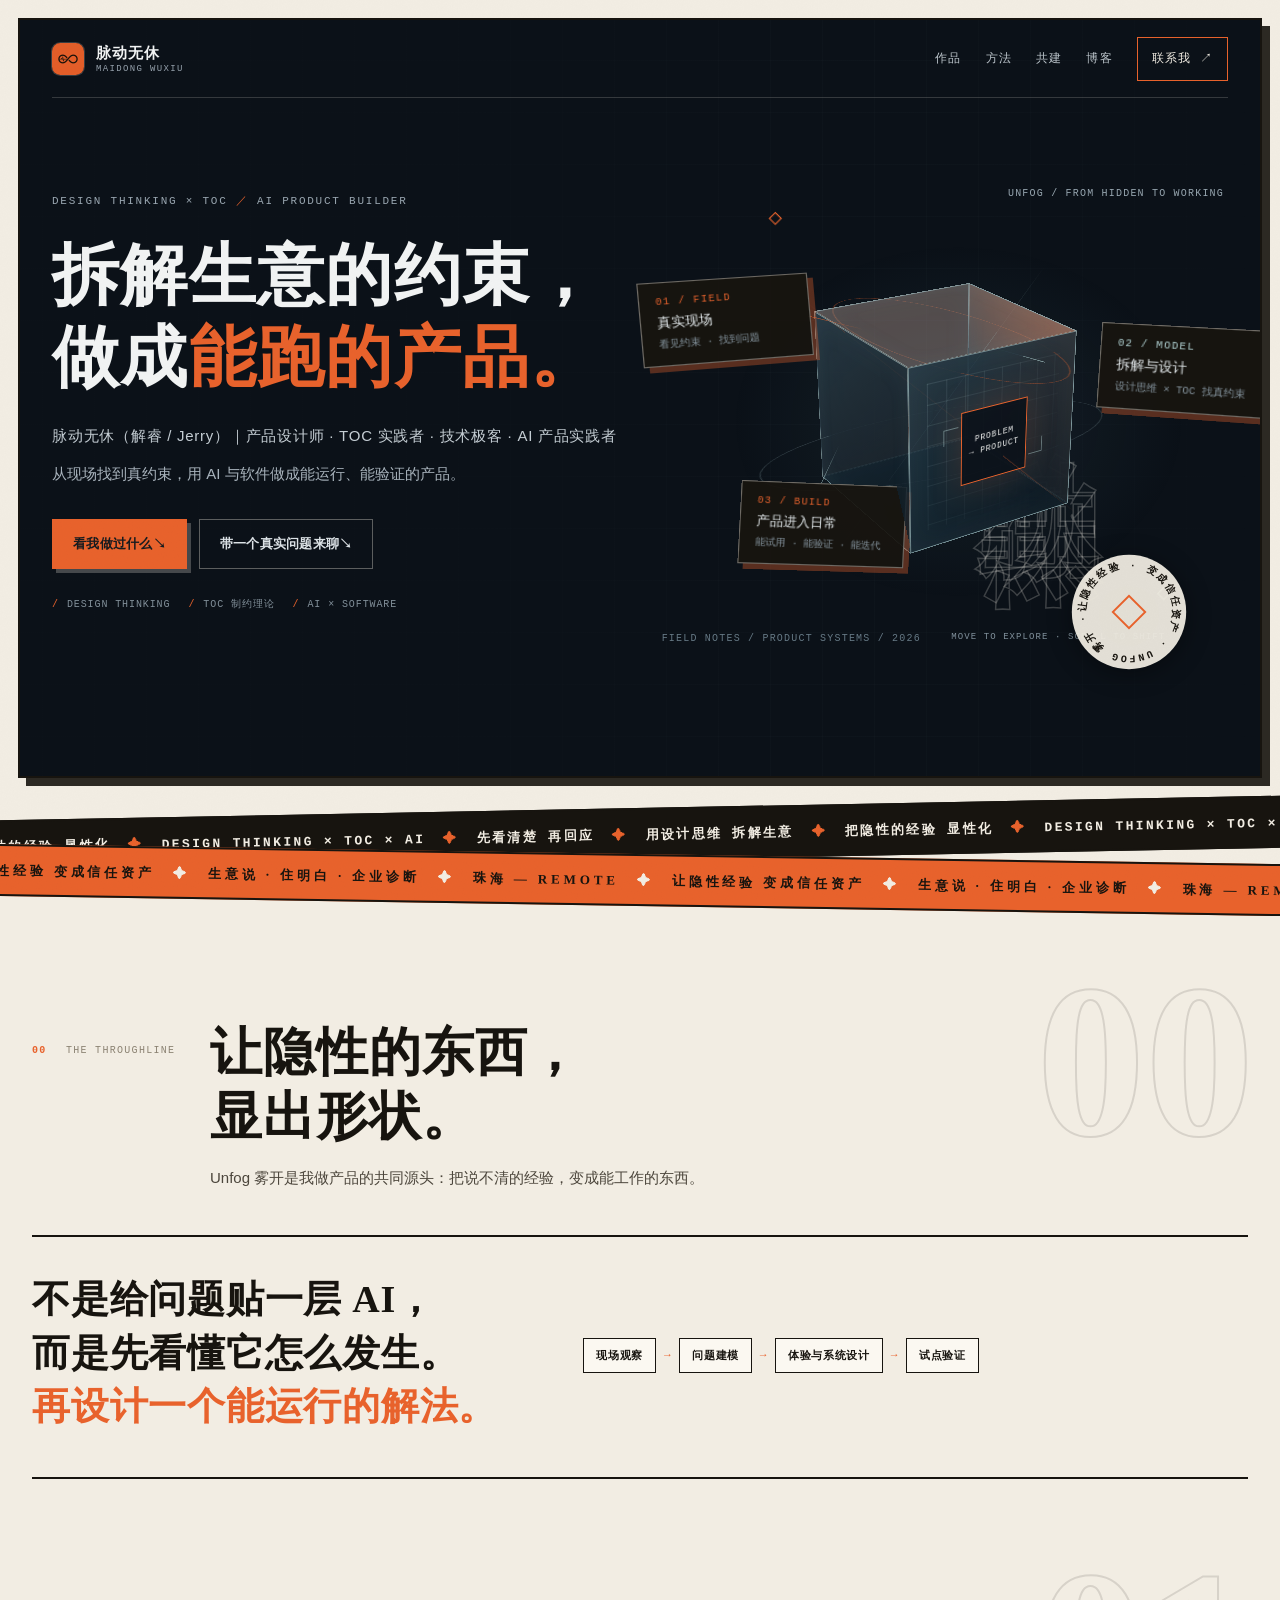
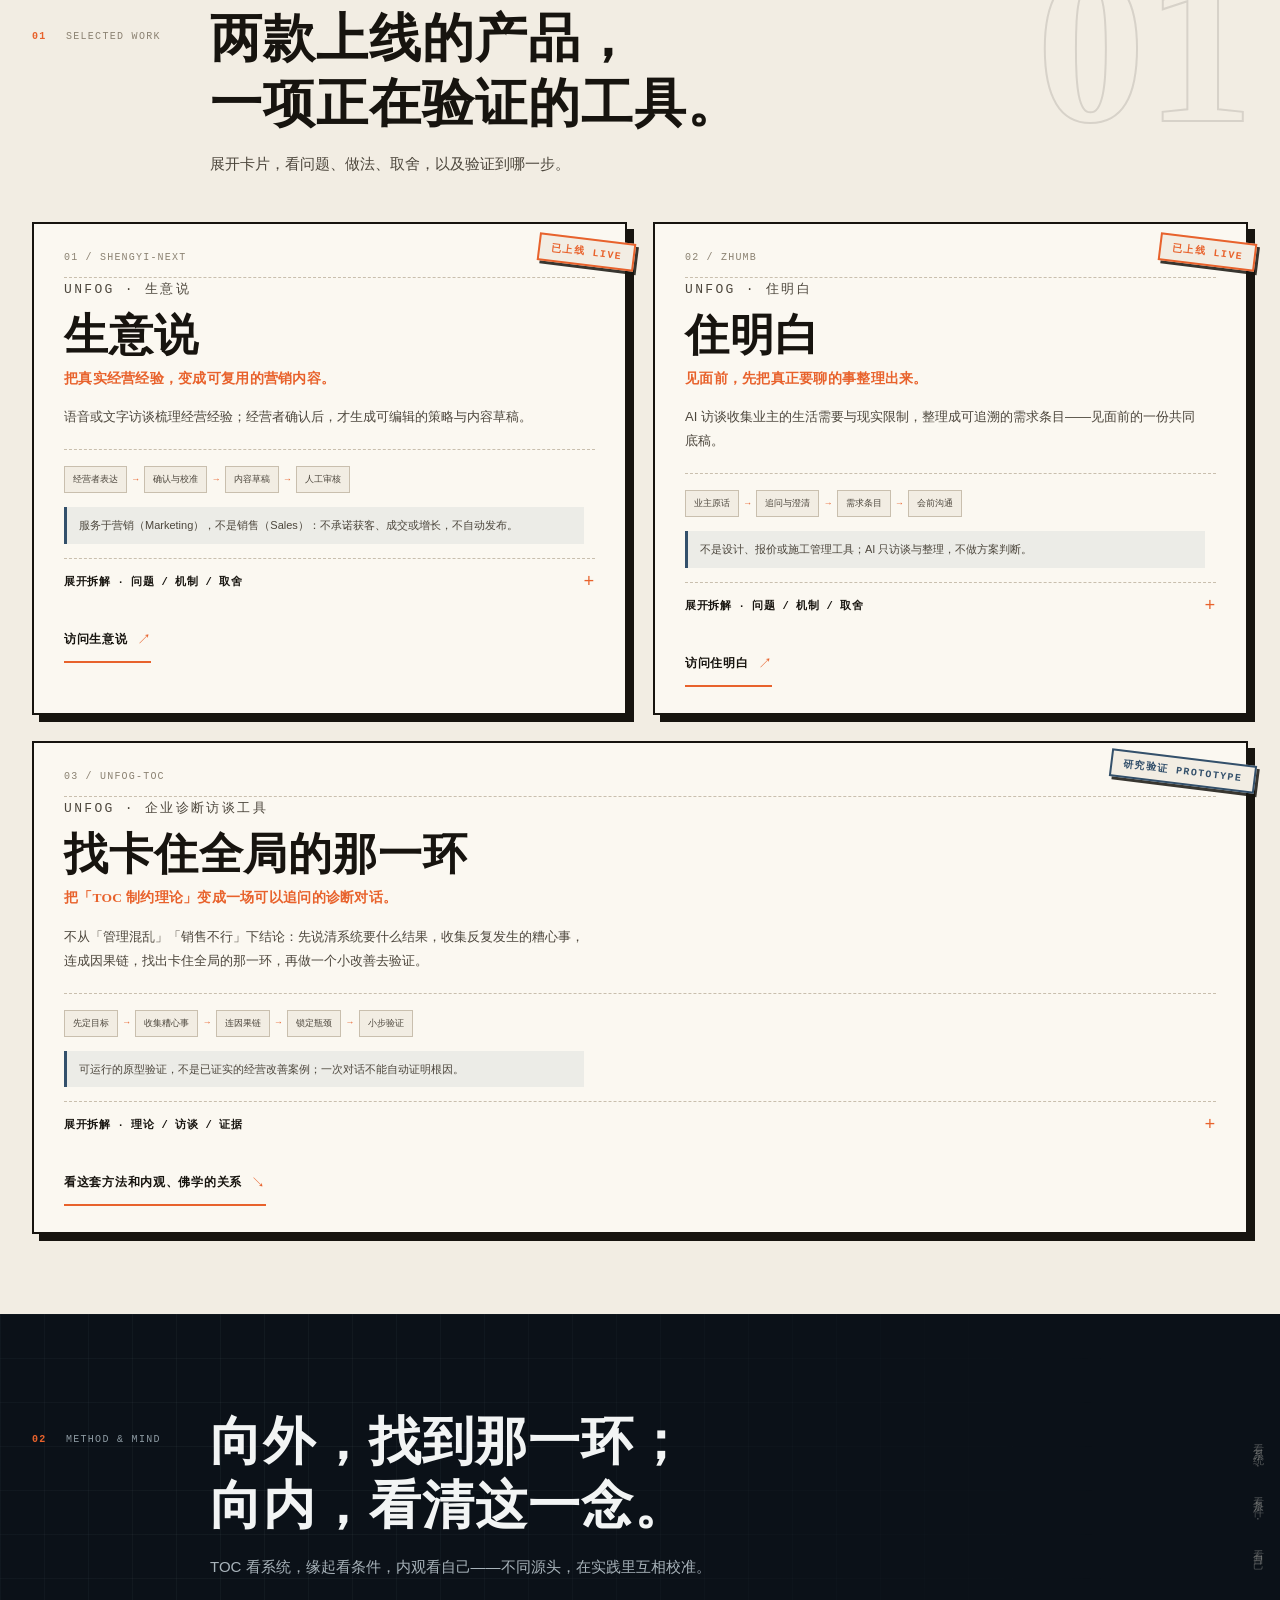
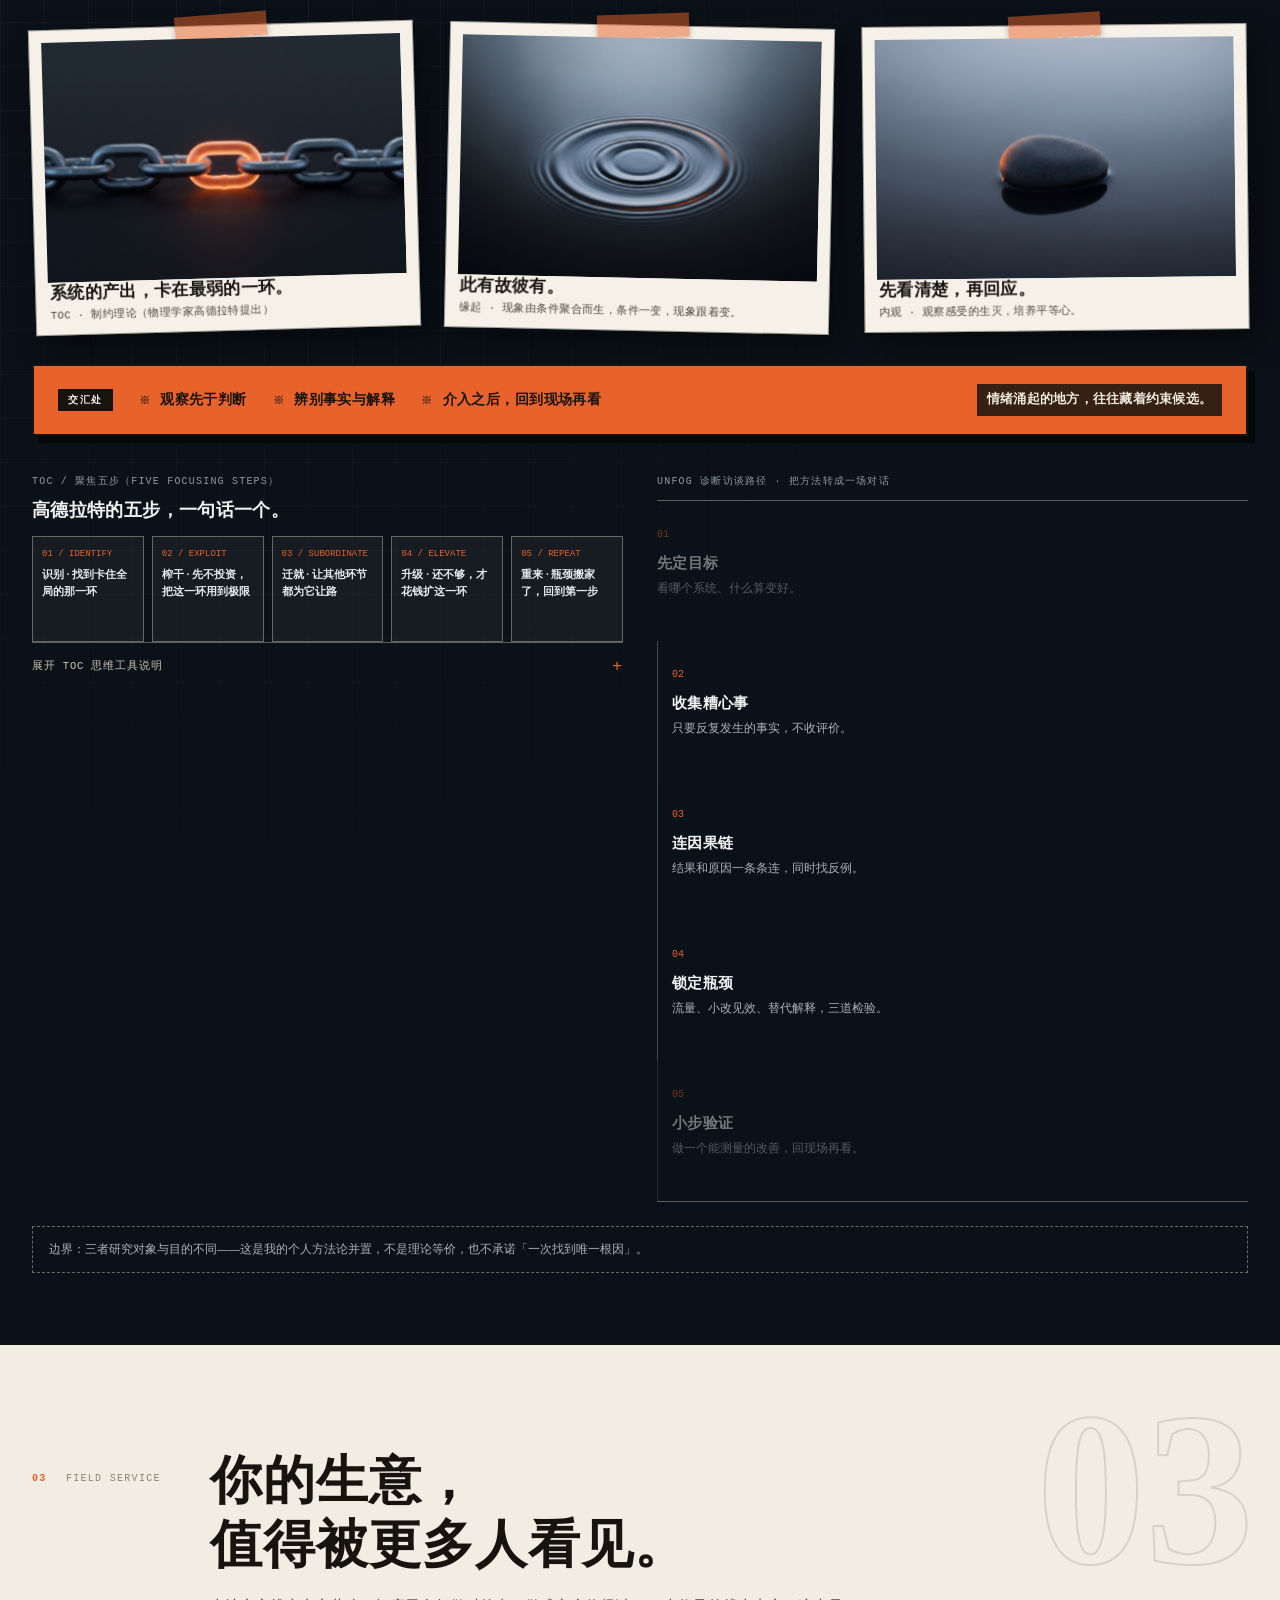
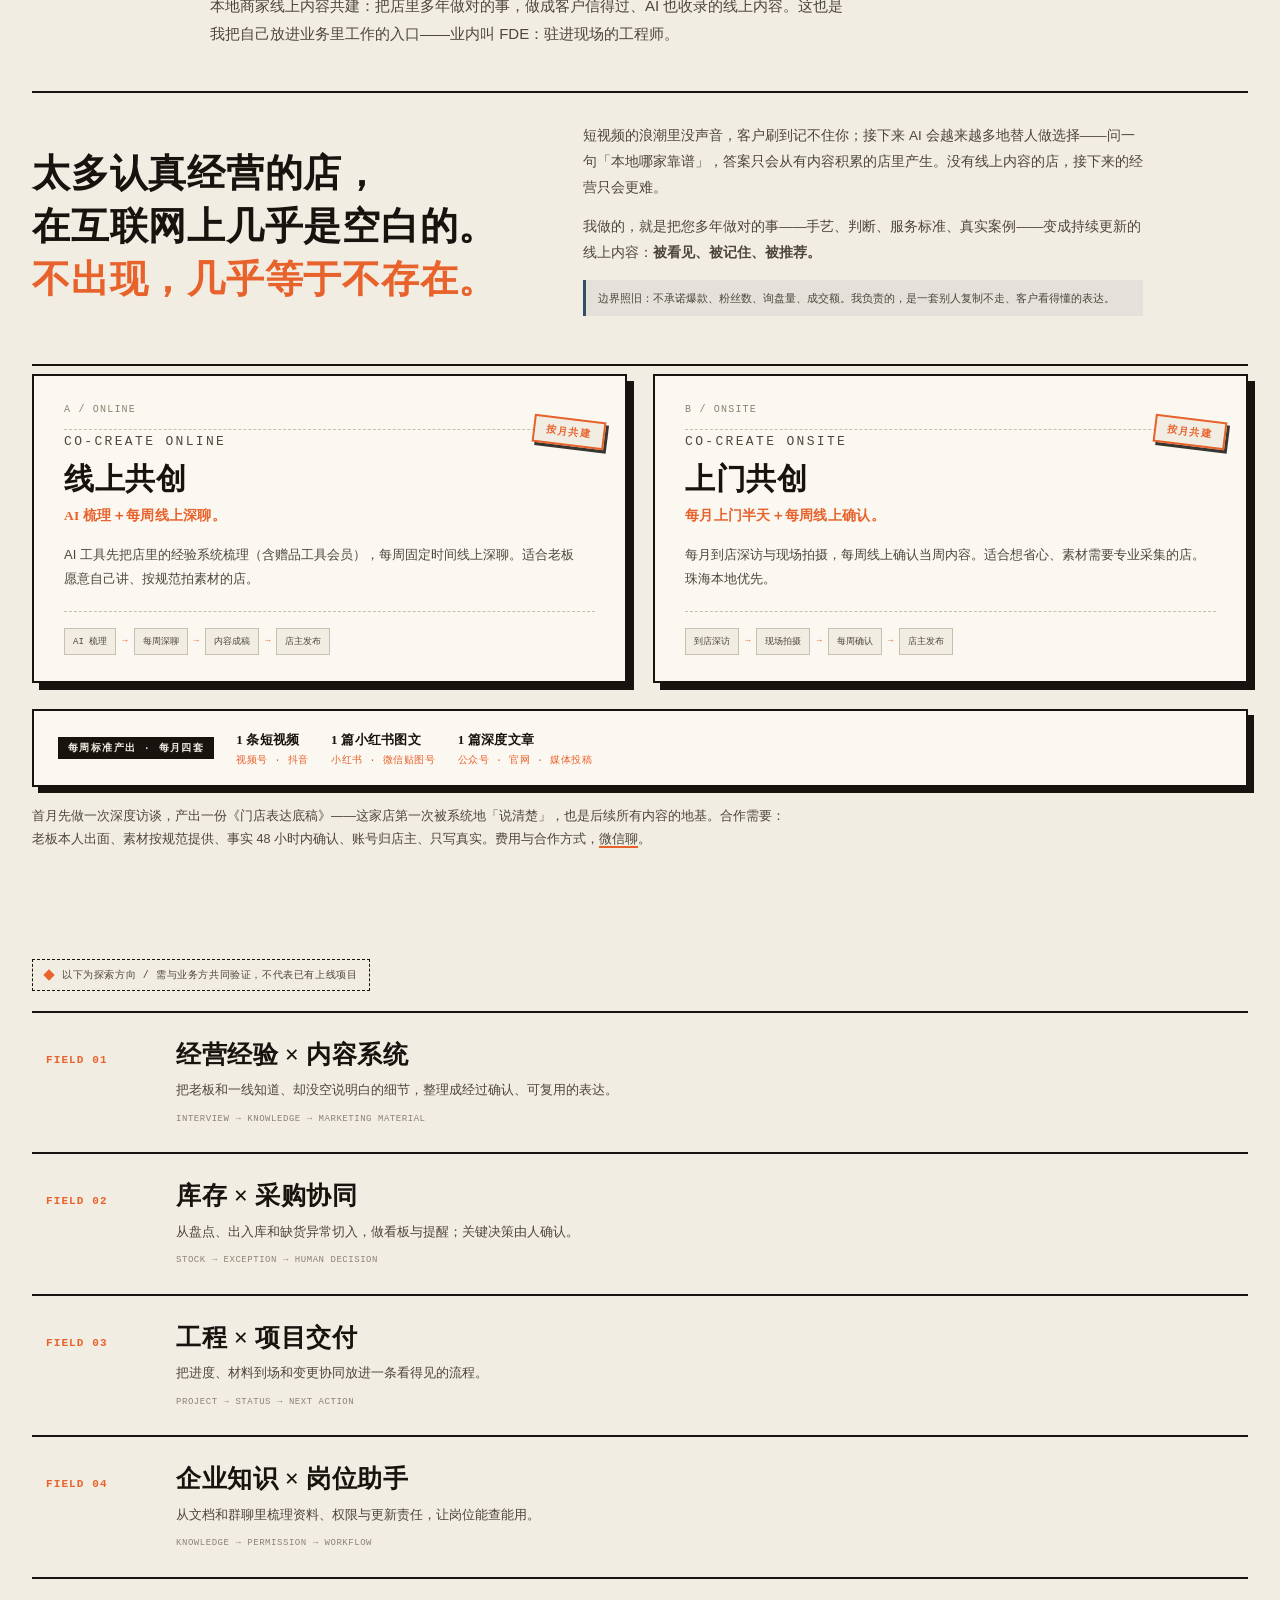
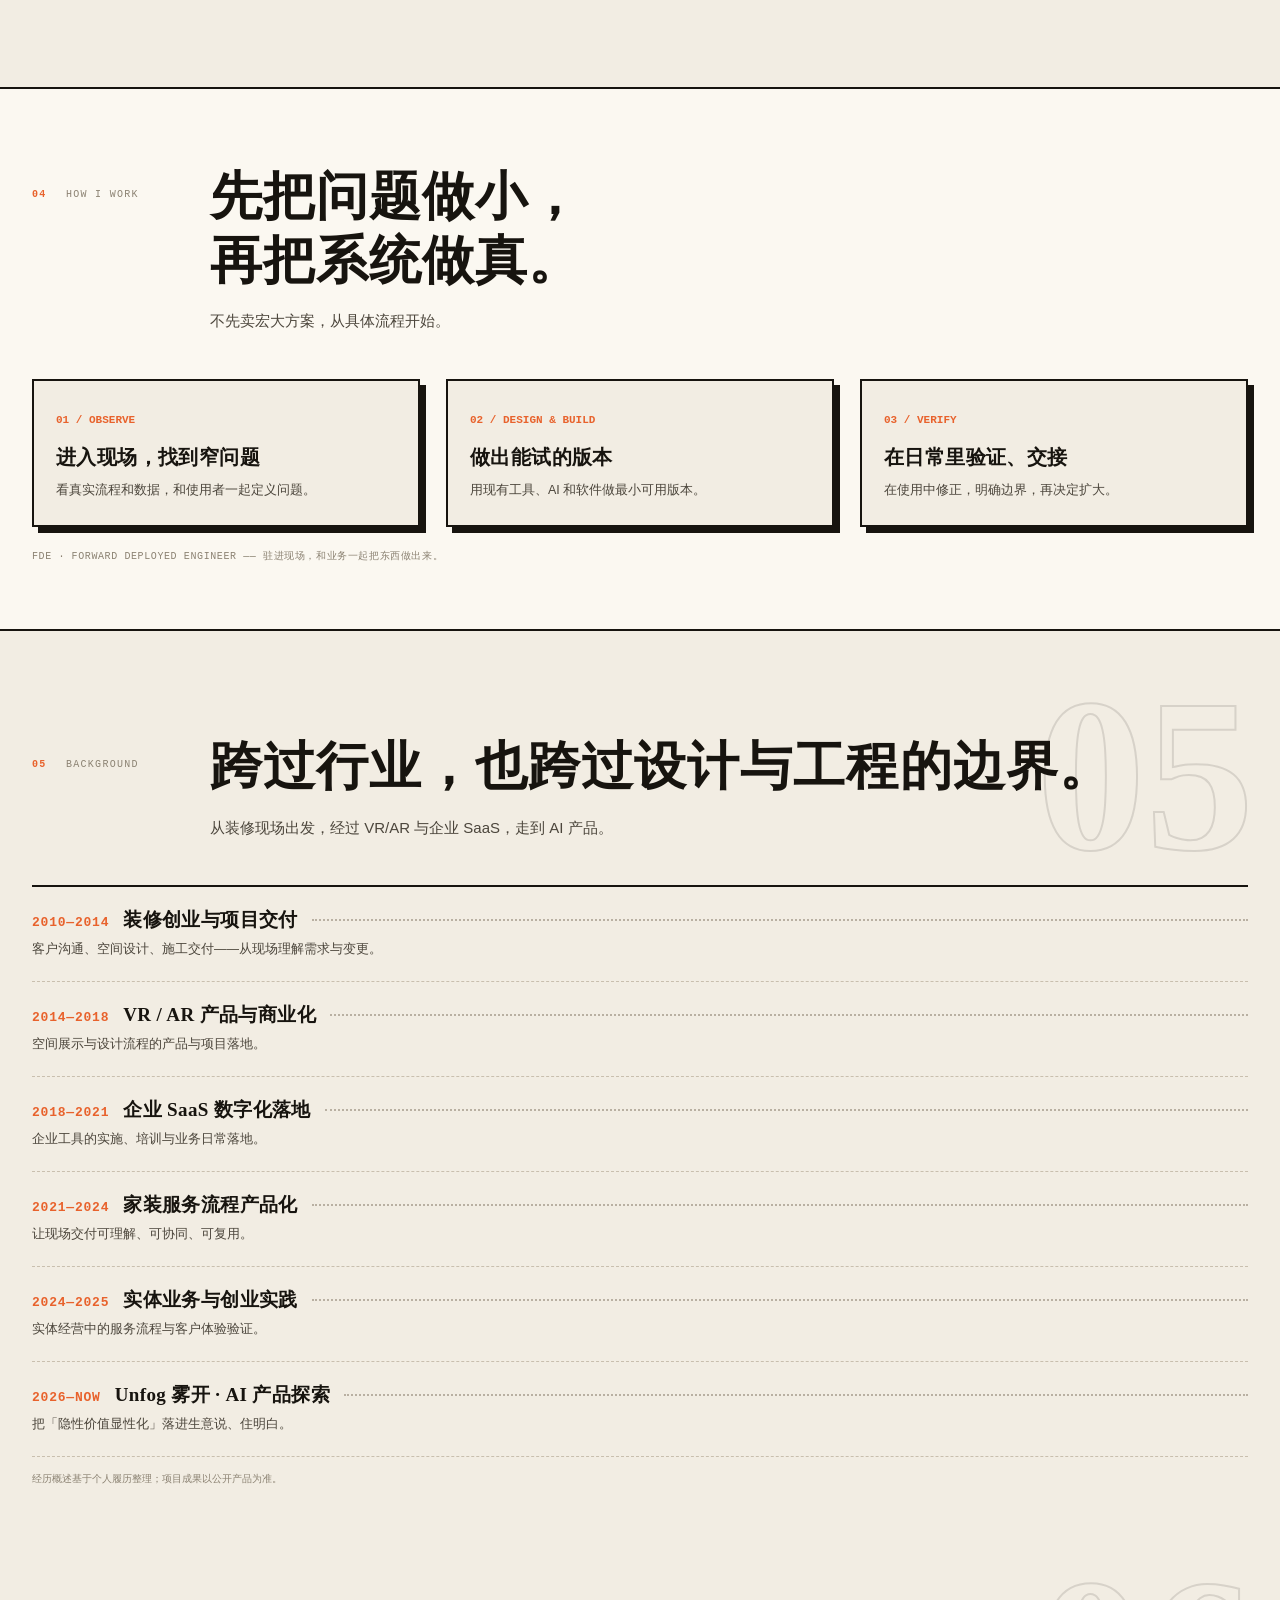
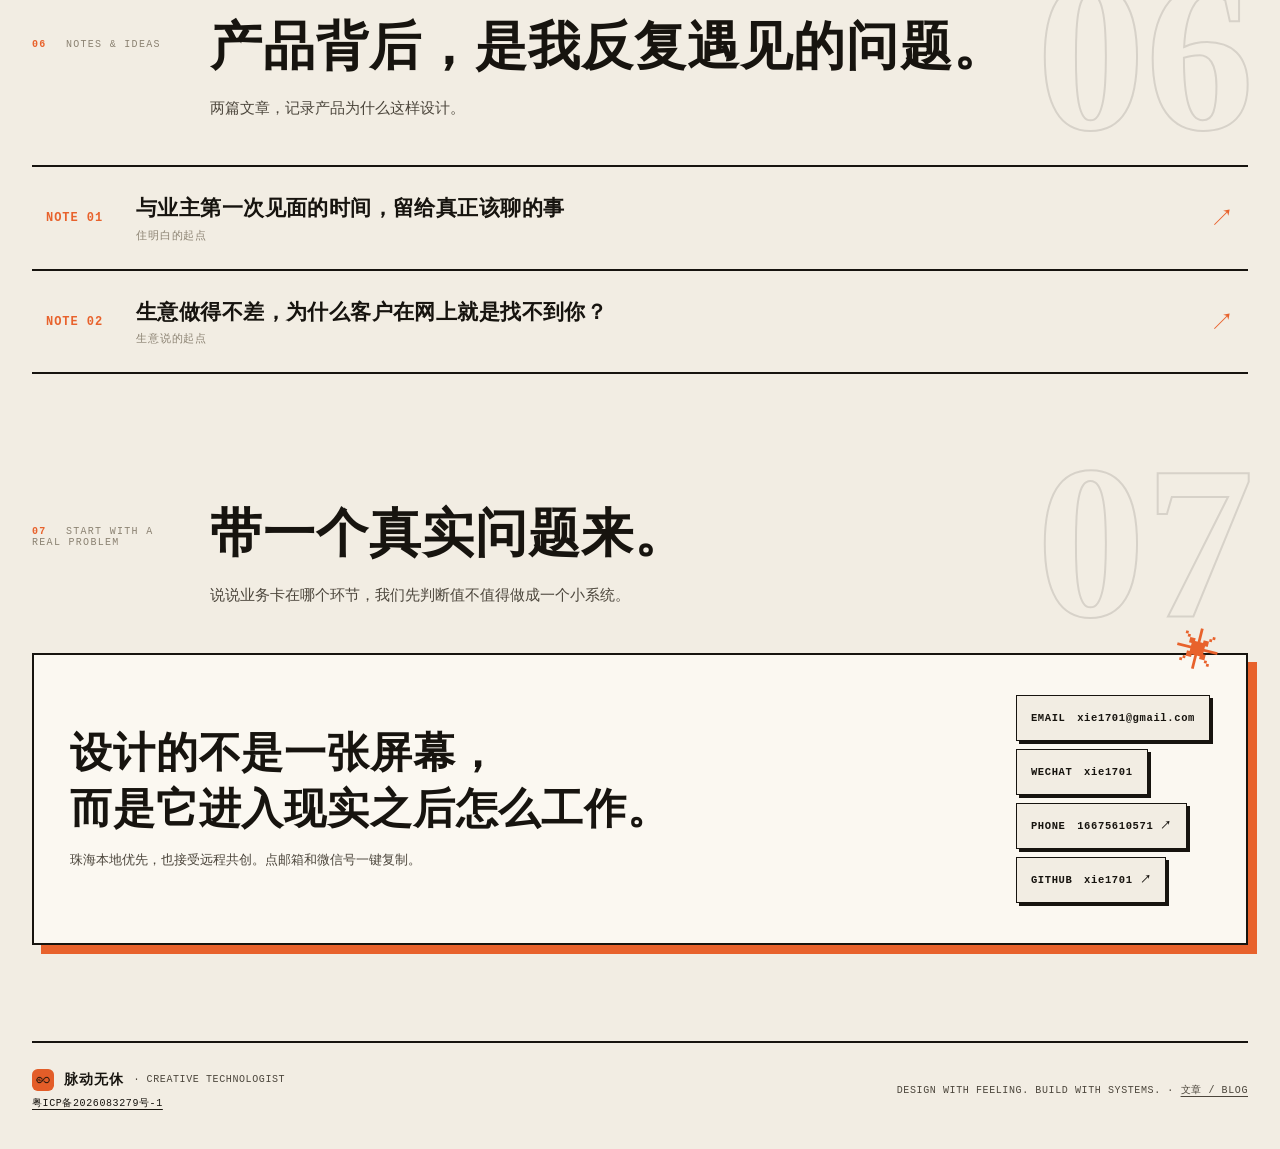
==== commit 3c89357e: "定位重构：设计思维 × TOC × AI 产品实践 + 导航加博客入口" ====
--- a/index.html
+++ b/index.html
@@ -4,8 +4,8 @@
 <meta charset="utf-8">
 <meta name="viewport" content="width=device-width, initial-scale=1">
 <meta name="theme-color" content="#0b1118">
-<title>脉动无休（解睿 / Jerry）｜创意设计 × 技术实现</title>
-<meta name="description" content="脉动无休（解睿 / Jerry）的个人网站：让隐性经验，变成信任资产。已上线生意说、住明白两款产品；把商家多年做对的事，变成客户信得过、AI 也收录的线上内容。">
+<title>脉动无休（解睿 / Jerry）｜设计思维 × TOC × AI 产品实践</title>
+<meta name="description" content="脉动无休（解睿 / Jerry）的个人网站：用设计思维与 TOC 制约理论拆解生意与运营问题，亲手做成能运行的 AI 产品。让隐性经验，变成信任资产。已上线生意说、住明白。">
 <link rel="canonical" href="https://unfog.cn/">
 <!-- 图标：由 assets/logo-master.png 生成，见 _build/make-icons.py -->
 <link rel="icon" href="favicon.ico" sizes="any">
@@ -17,17 +17,17 @@
 <meta property="og:site_name" content="脉动无休">
 <meta property="og:locale" content="zh_CN">
 <meta property="og:url" content="https://unfog.cn/">
-<meta property="og:title" content="脉动无休（解睿 / Jerry）｜创意设计 × 技术实现">
-<meta property="og:description" content="从现场找到真问题，把隐性经验做成能运行、能验证的产品。已上线：生意说、住明白。">
+<meta property="og:title" content="脉动无休（解睿 / Jerry）｜设计思维 × TOC × AI 产品实践">
+<meta property="og:description" content="用设计思维与 TOC 制约理论拆解生意问题，从现场找到真约束，亲手做成能运行、能验证的 AI 产品。已上线：生意说、住明白。">
 <meta property="og:image" content="https://unfog.cn/assets/share-card.png">
 <meta property="og:image:secure_url" content="https://unfog.cn/assets/share-card.png">
 <meta property="og:image:type" content="image/png">
 <meta property="og:image:width" content="500">
 <meta property="og:image:height" content="500">
-<meta property="og:image:alt" content="脉动无休（解睿 / Jerry）｜创意设计 × 技术实现">
+<meta property="og:image:alt" content="脉动无休（解睿 / Jerry）｜设计思维 × TOC × AI 产品实践">
 <meta name="twitter:card" content="summary_large_image">
-<meta name="twitter:title" content="脉动无休（解睿 / Jerry）｜创意设计 × 技术实现">
-<meta name="twitter:description" content="从现场找到真问题，把隐性经验做成能运行、能验证的产品。已上线：生意说、住明白。">
+<meta name="twitter:title" content="脉动无休（解睿 / Jerry）｜设计思维 × TOC × AI 产品实践">
+<meta name="twitter:description" content="用设计思维与 TOC 制约理论拆解生意问题，从现场找到真约束，亲手做成能运行、能验证的 AI 产品。已上线：生意说、住明白。">
 <meta name="twitter:image" content="https://unfog.cn/assets/share-card.png">
 <style>
 :root{
@@ -493,8 +493,8 @@
     "Jerry",
     "脉动无休"
    ],
-   "jobTitle": "创意技术人（Creative Technologist）",
-   "description": "在设计与工程之间搭桥：从真实现场找到问题，用 AI 与软件做成能运行、能验证的产品与系统。",
+   "jobTitle": "产品设计师（设计思维 × TOC × AI）",
+   "description": "用设计思维与 TOC 制约理论拆解生意与运营问题，从真实现场找到真约束，再亲手把解法做成能运行、能验证的 AI 产品与系统。",
    "url": "https://unfog.cn/",
    "image": "https://unfog.cn/assets/logo-master.png",
    "email": "mailto:xie1701@gmail.com",
@@ -506,10 +506,10 @@
     "addressCountry": "CN"
    },
    "knowsAbout": [
-    "创意技术",
+    "设计思维",
     "产品设计",
+    "TOC 制约理论",
     "AI 产品实践",
-    "TOC 制约理论",
     "本地商家线上内容共建",
     "短视频与图文内容策划"
    ],
@@ -563,7 +563,7 @@
 <div class="floatnav" id="floatnav" aria-label="悬浮导航">
   <div class="wrap">
     <span class="fn-brand"><img class="fn-logo" src="assets/logo-mark.png" alt="" aria-hidden="true" width="256" height="256">脉动无休<i>MAIDONG WUXIU</i></span>
-    <nav><a href="#projects">作品</a><a href="#toc">方法</a><a href="#fields">共建</a><a href="#contact" class="nav-cta">联系我 ↗</a></nav>
+    <nav><a href="#projects">作品</a><a href="#toc">方法</a><a href="#fields">共建</a><a href="blog/">博客</a><a href="#contact" class="nav-cta">联系我 ↗</a></nav>
   </div>
 </div>
 <section class="hero" id="top" aria-labelledby="hero-title">
@@ -574,32 +574,32 @@
         <span class="brand-name">脉动无休<small>MAIDONG WUXIU</small></span>
       </a>
       <div class="nav">
-        <a href="#projects">作品</a><a href="#toc">方法</a><a href="#fields">共建</a><a href="#contact" class="nav-cta">联系我 ↗</a>
+        <a href="#projects">作品</a><a href="#toc">方法</a><a href="#fields">共建</a><a href="blog/">博客</a><a href="#contact" class="nav-cta">联系我 ↗</a>
       </div>
     </nav>
     <p class="hero-vert" aria-hidden="true">脉動無休</p>
     <div class="hero-grid">
       <div class="hero-copy">
-        <p class="eyebrow">CREATIVE TECHNOLOGIST <b>／</b> DESIGN × ENGINEERING</p>
-        <h1 id="hero-title"><span>让创意成为系统，</span><span>让系统走进<span class="accent">现场。</span></span></h1>
-        <p class="hero-role">脉动无休（解睿 / Jerry）｜创意设计师 · 技术极客 · AI 产品实践者</p>
-        <p class="lede">从现场找到真问题，用 AI 与软件做成能运行、能验证的产品。</p>
+        <p class="eyebrow">DESIGN THINKING × TOC <b>／</b> AI PRODUCT BUILDER</p>
+        <h1 id="hero-title"><span>拆解生意的约束，</span><span>做成<span class="accent">能跑的产品。</span></span></h1>
+        <p class="hero-role">脉动无休（解睿 / Jerry）｜产品设计师 · TOC 实践者 · 技术极客 · AI 产品实践者</p>
+        <p class="lede">从现场找到真约束，用 AI 与软件做成能运行、能验证的产品。</p>
         <div class="hero-actions">
           <a class="button button-primary" href="#projects">看我做过什么 <span aria-hidden="true">↘</span></a>
           <a class="button button-quiet" href="#contact">带一个真实问题来聊 <span aria-hidden="true">↘</span></a>
         </div>
-        <ul class="hero-tags" aria-label="工作领域"><li>FIELD THINKING</li><li>PRODUCT DESIGN</li><li>AI × SOFTWARE</li></ul>
+        <ul class="hero-tags" aria-label="工作领域"><li>DESIGN THINKING</li><li>TOC 制约理论</li><li>AI × SOFTWARE</li></ul>
       </div>
       <div class="spatial" aria-label="由现场、结构与系统组成的 3D 空间构图">
         <p class="spatial-label top">UNFOG / FROM HIDDEN TO WORKING</p>
         <div class="scene" id="scene" aria-hidden="true">
           <span class="axis"></span><span class="axis axis-b"></span>
           <div class="cube">
-            <div class="cube-face cube-front"><span class="cube-core">IDEA<br>→ SYSTEM</span></div>
+            <div class="cube-face cube-front"><span class="cube-core">PROBLEM<br>→ PRODUCT</span></div>
             <div class="cube-face cube-back"></div><div class="cube-face cube-right"></div><div class="cube-face cube-left"></div><div class="cube-face cube-top"></div><div class="cube-face cube-bottom"></div>
           </div>
           <div class="float-card float-a" data-focus="field"><span class="num">01 / FIELD</span><strong>真实现场</strong><small>看见约束 · 找到问题</small></div>
-          <div class="float-card float-b" data-focus="model"><span class="num">02 / MODEL</span><strong>结构与体验</strong><small>把经验变成可工作的逻辑</small></div>
+          <div class="float-card float-b" data-focus="model"><span class="num">02 / MODEL</span><strong>拆解与设计</strong><small>设计思维 × TOC 找真约束</small></div>
           <div class="float-card float-c" data-focus="build"><span class="num">03 / BUILD</span><strong>产品进入日常</strong><small>能试用 · 能验证 · 能迭代</small></div>
           <span class="scene-cross cross-a"></span><span class="scene-cross cross-b"></span>
         </div>
@@ -616,7 +616,7 @@
   </div>
 </section>
 <div class="ticker-wrap" aria-hidden="true">
-  <div class="ticker t1"><div class="ticker-track" id="tick1">把隐性的经验 显性化<i>✦</i>FIELD × DESIGN × ENGINEERING<i>✦</i>先看清楚 再回应<i>✦</i>让创意成为系统<i>✦</i>把隐性的经验 显性化<i>✦</i>FIELD × DESIGN × ENGINEERING<i>✦</i>先看清楚 再回应<i>✦</i>让创意成为系统<i>✦</i></div></div>
+  <div class="ticker t1"><div class="ticker-track" id="tick1">把隐性的经验 显性化<i>✦</i>DESIGN THINKING × TOC × AI<i>✦</i>先看清楚 再回应<i>✦</i>用设计思维 拆解生意<i>✦</i>把隐性的经验 显性化<i>✦</i>DESIGN THINKING × TOC × AI<i>✦</i>先看清楚 再回应<i>✦</i>用设计思维 拆解生意<i>✦</i></div></div>
   <div class="ticker t2"><div class="ticker-track">让隐性经验 变成信任资产<i>✦</i>生意说 · 住明白 · 企业诊断<i>✦</i>珠海 — REMOTE<i>✦</i>让隐性经验 变成信任资产<i>✦</i>生意说 · 住明白 · 企业诊断<i>✦</i>珠海 — REMOTE<i>✦</i></div></div>
 </div>
 <main>
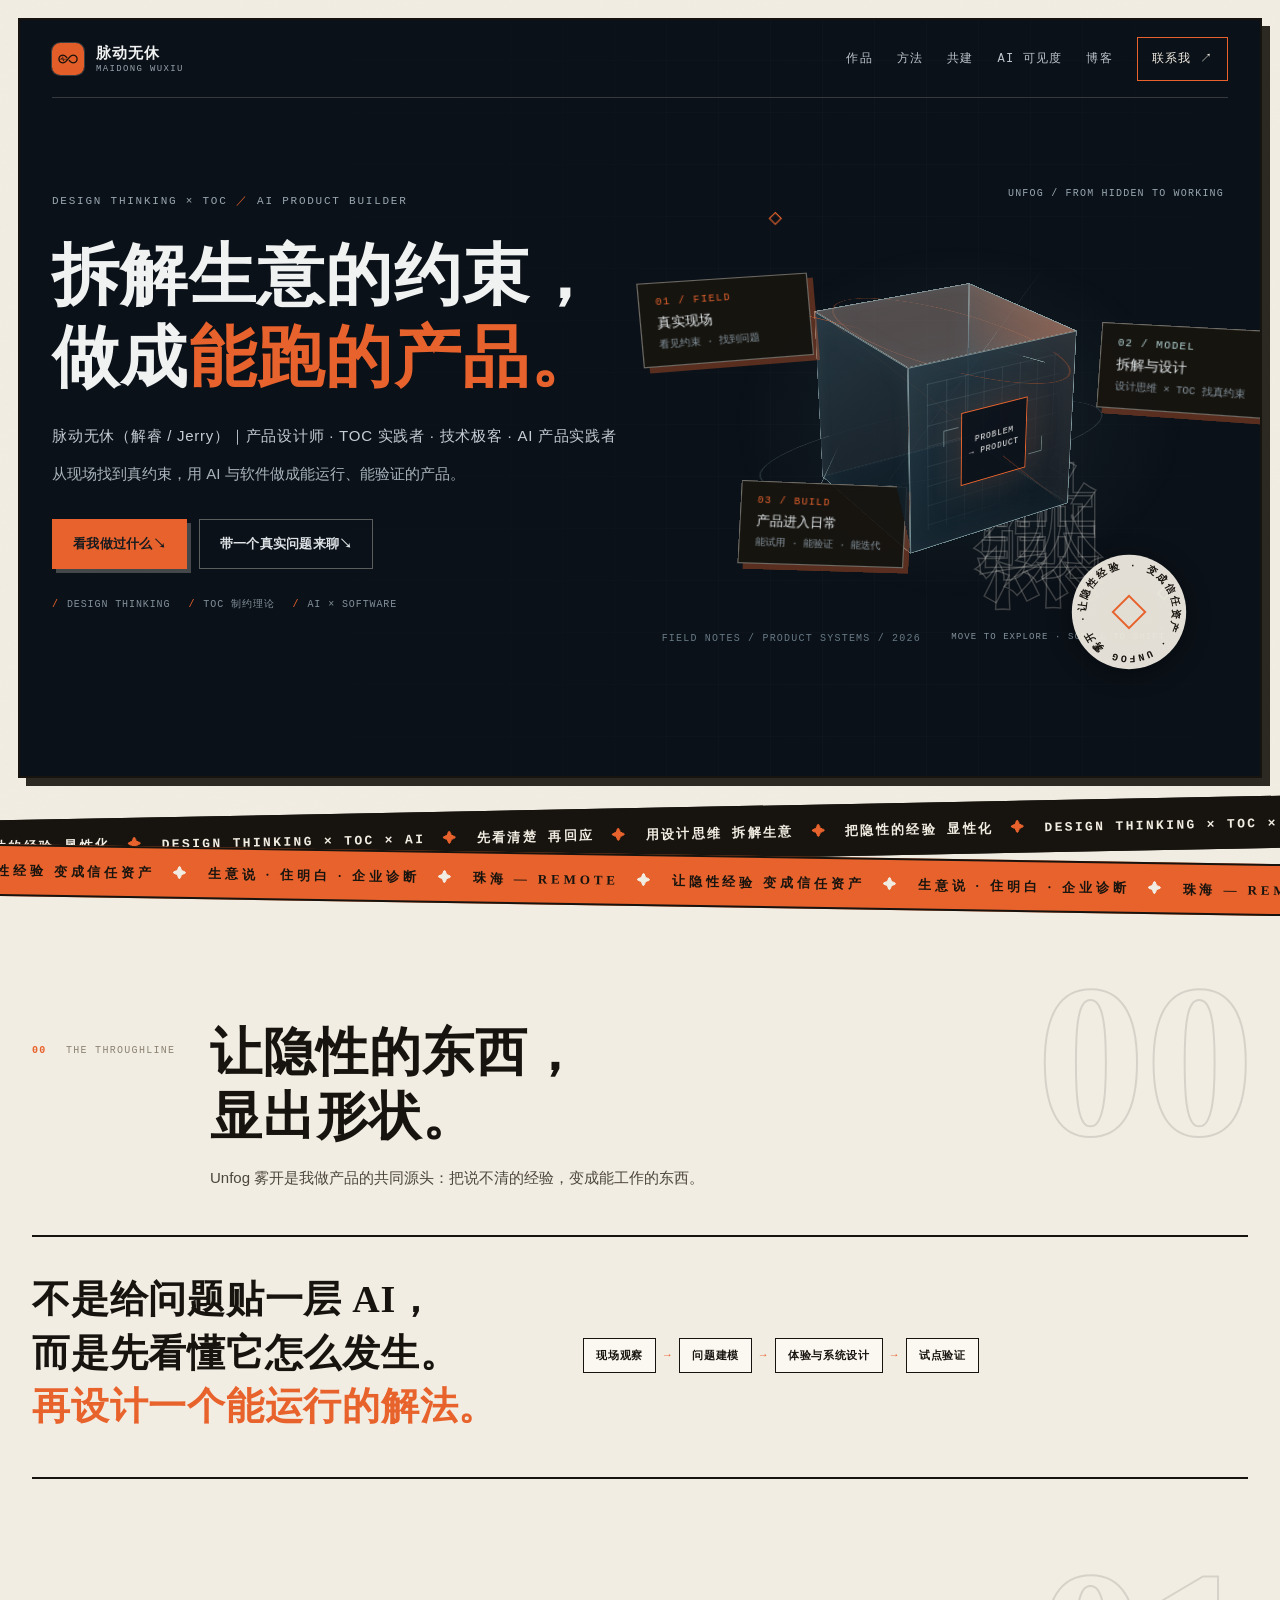
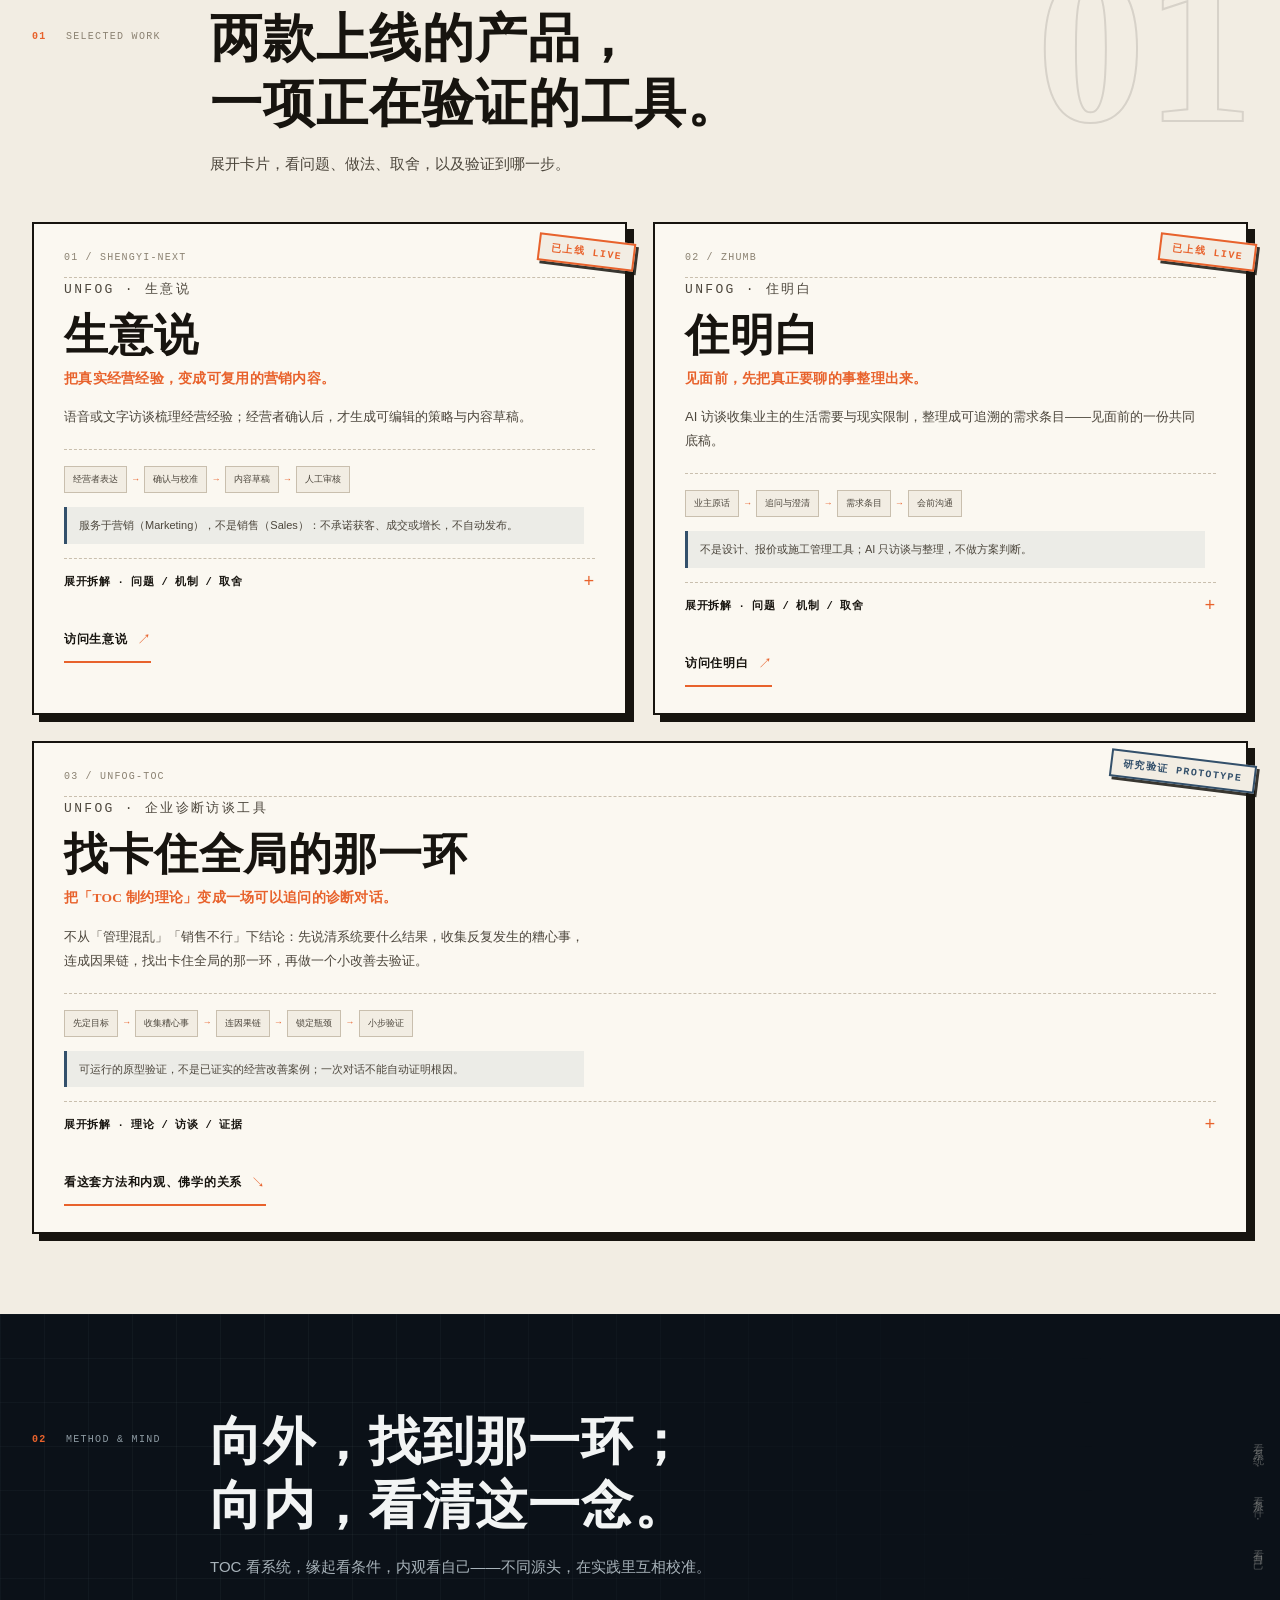
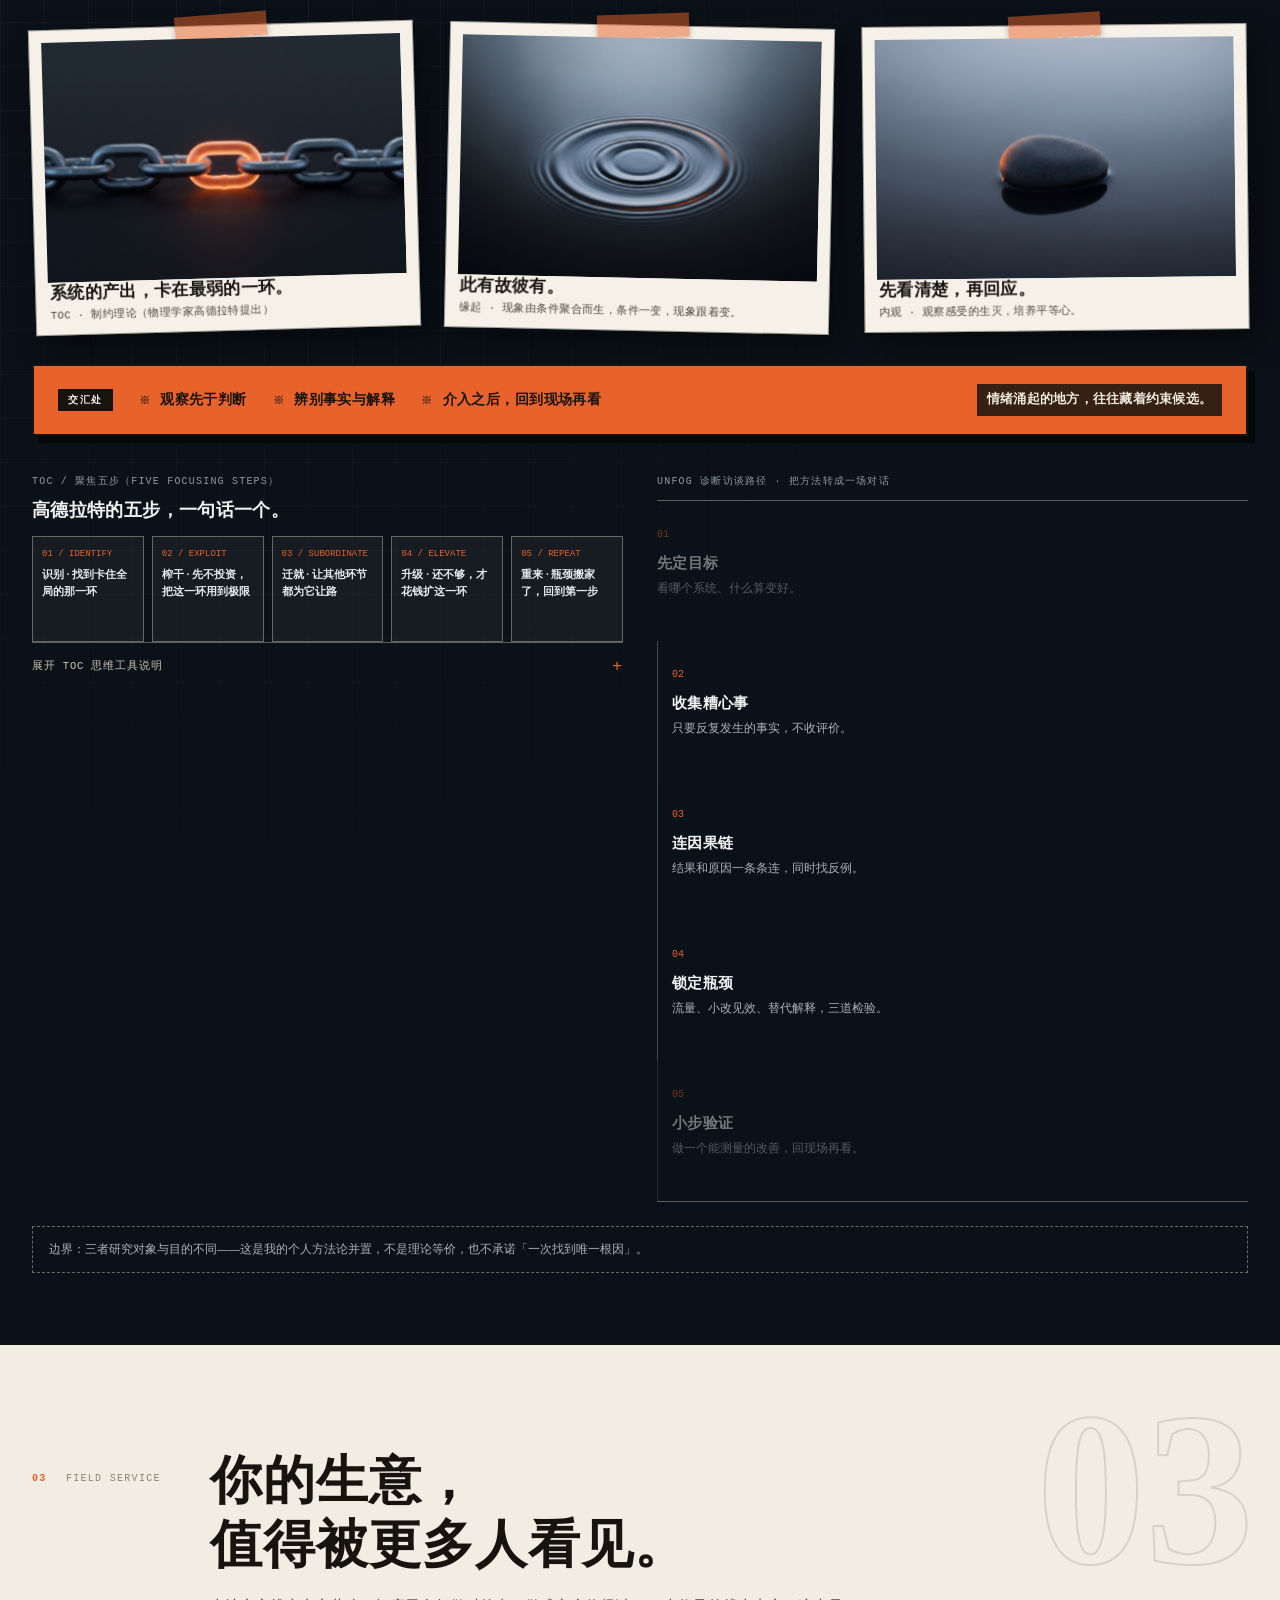
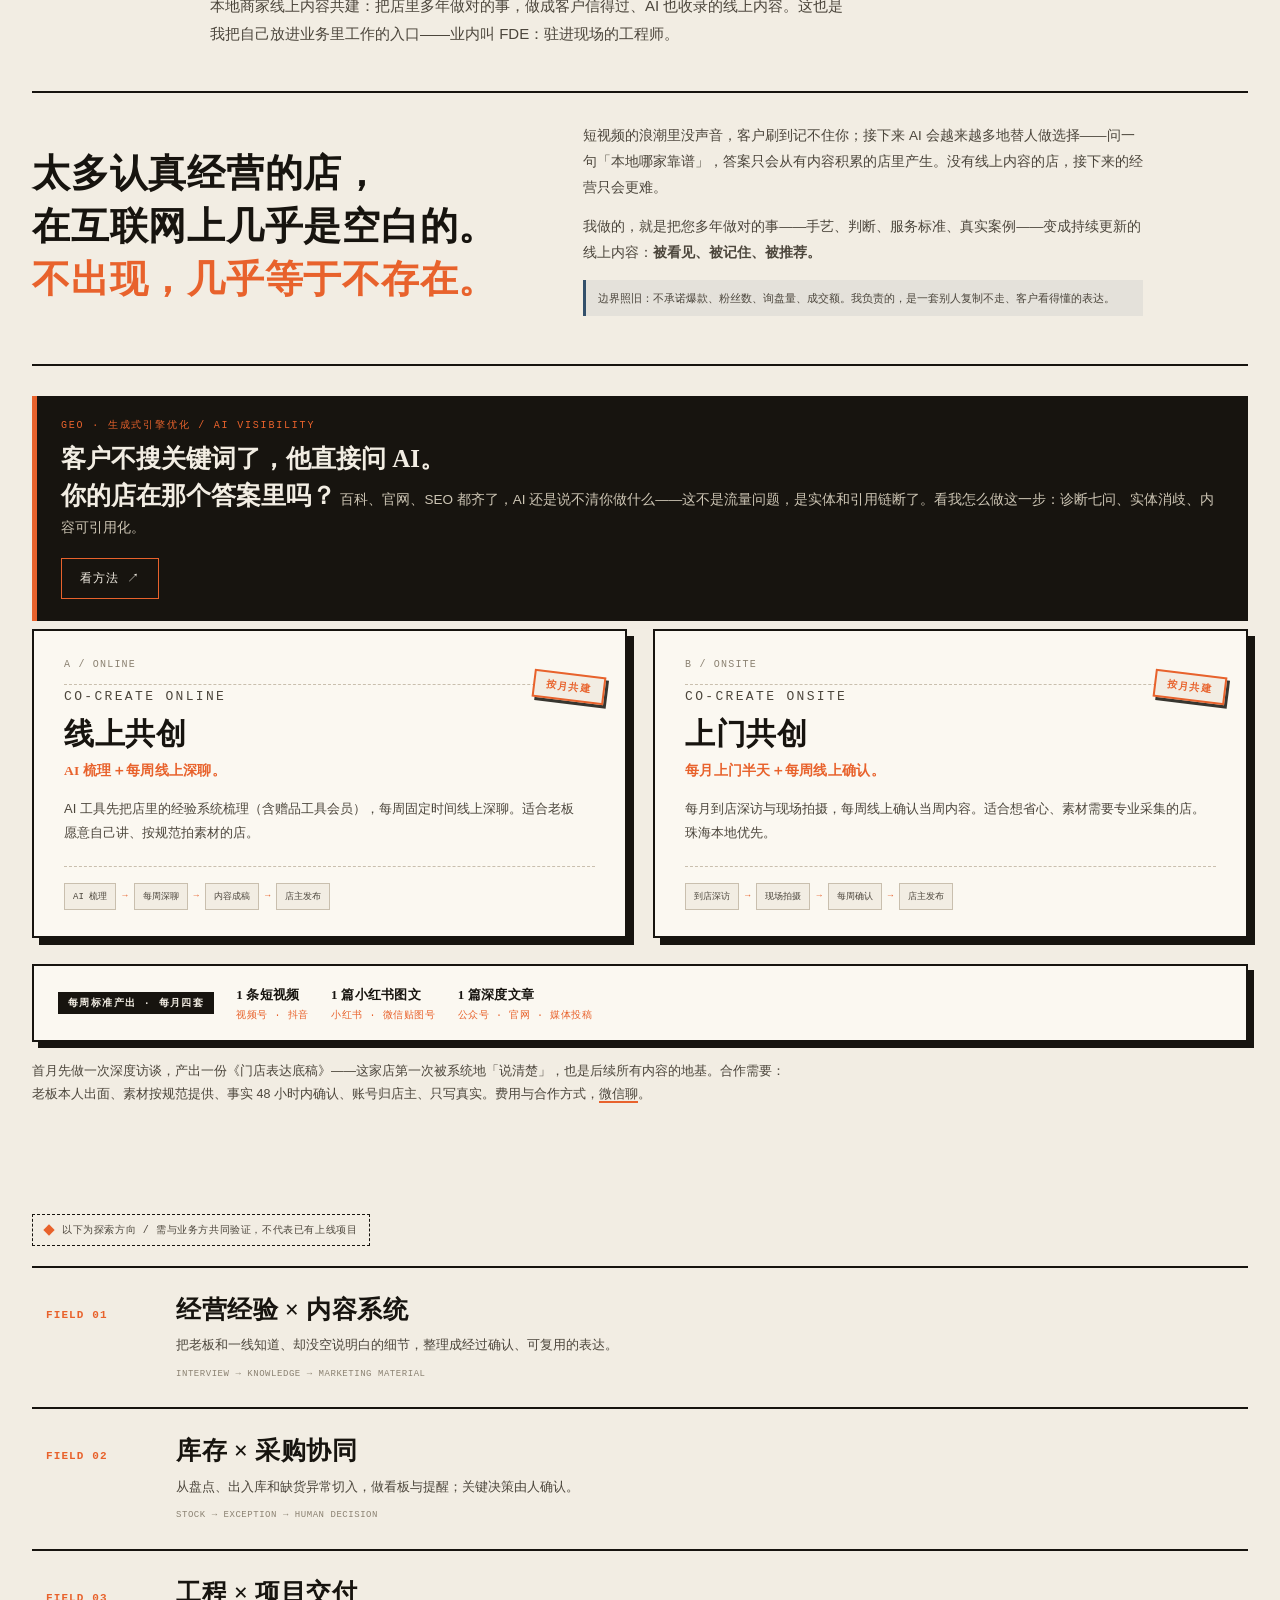
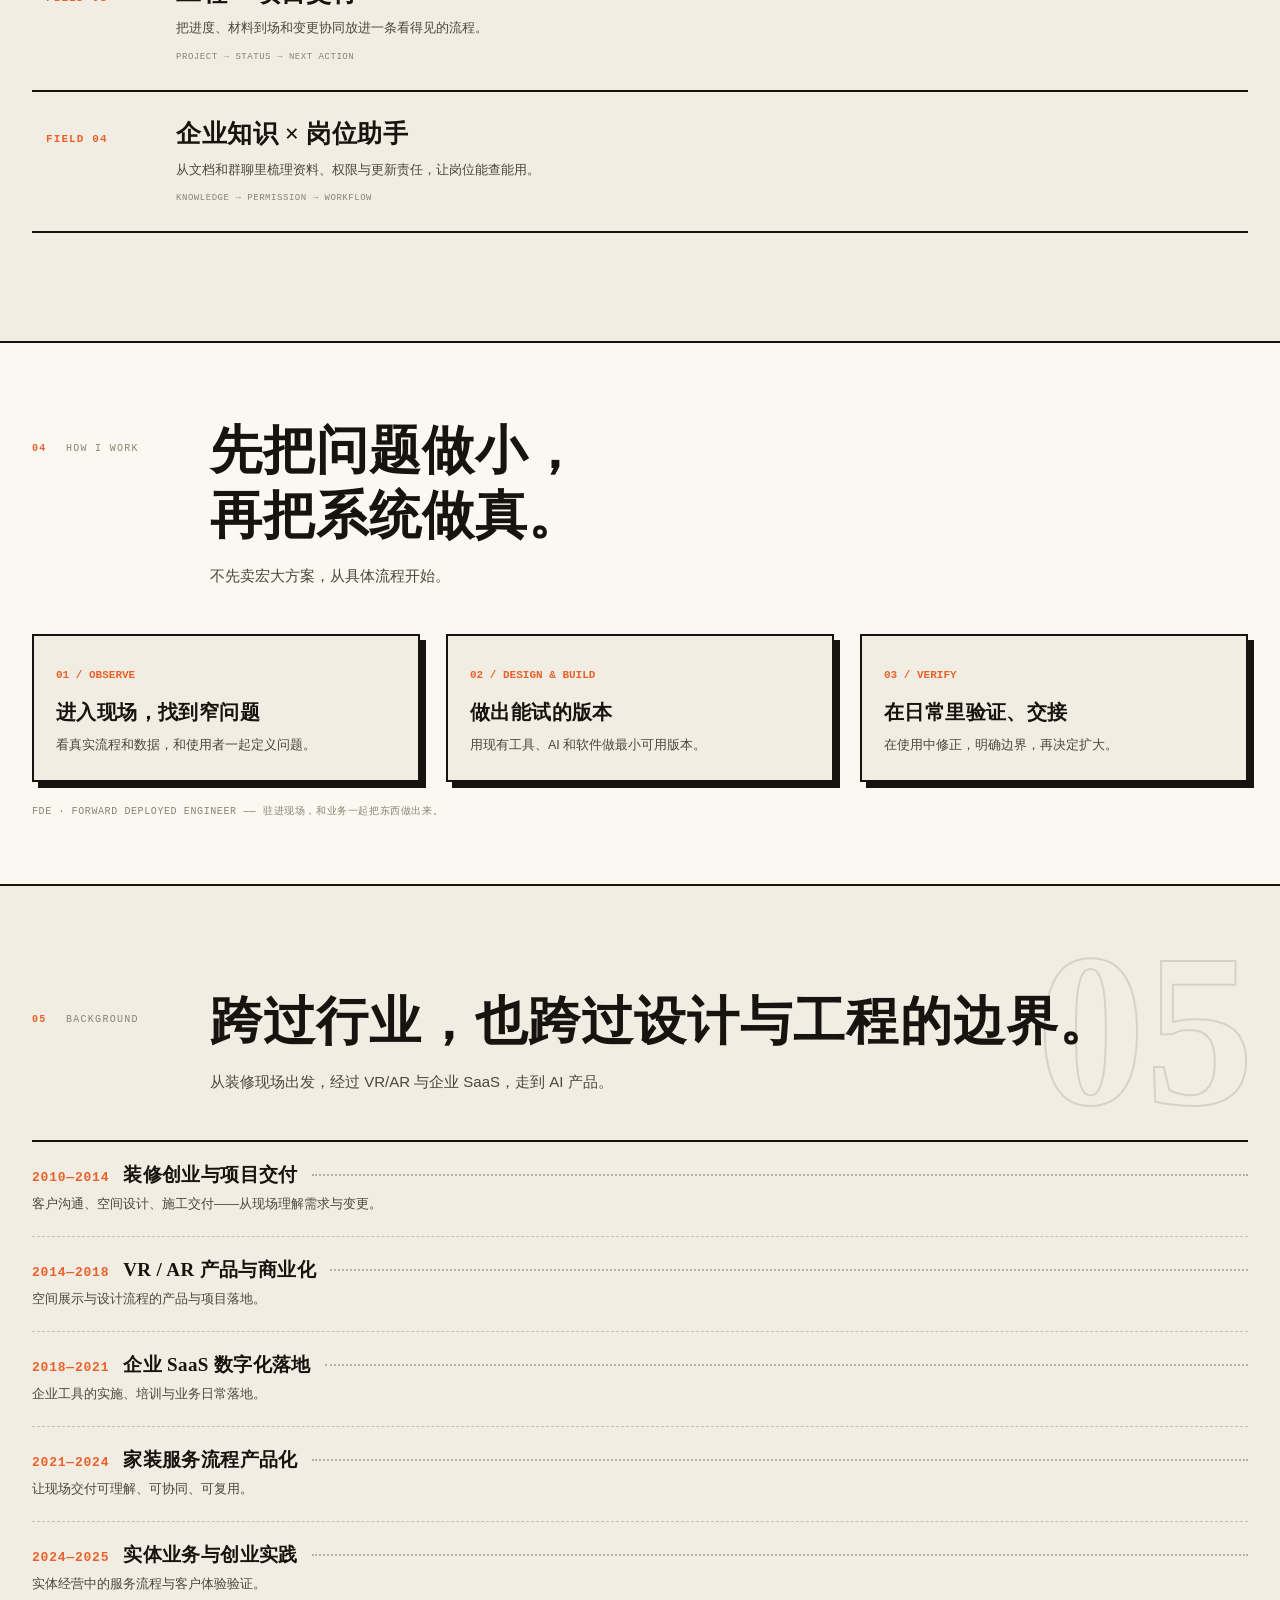
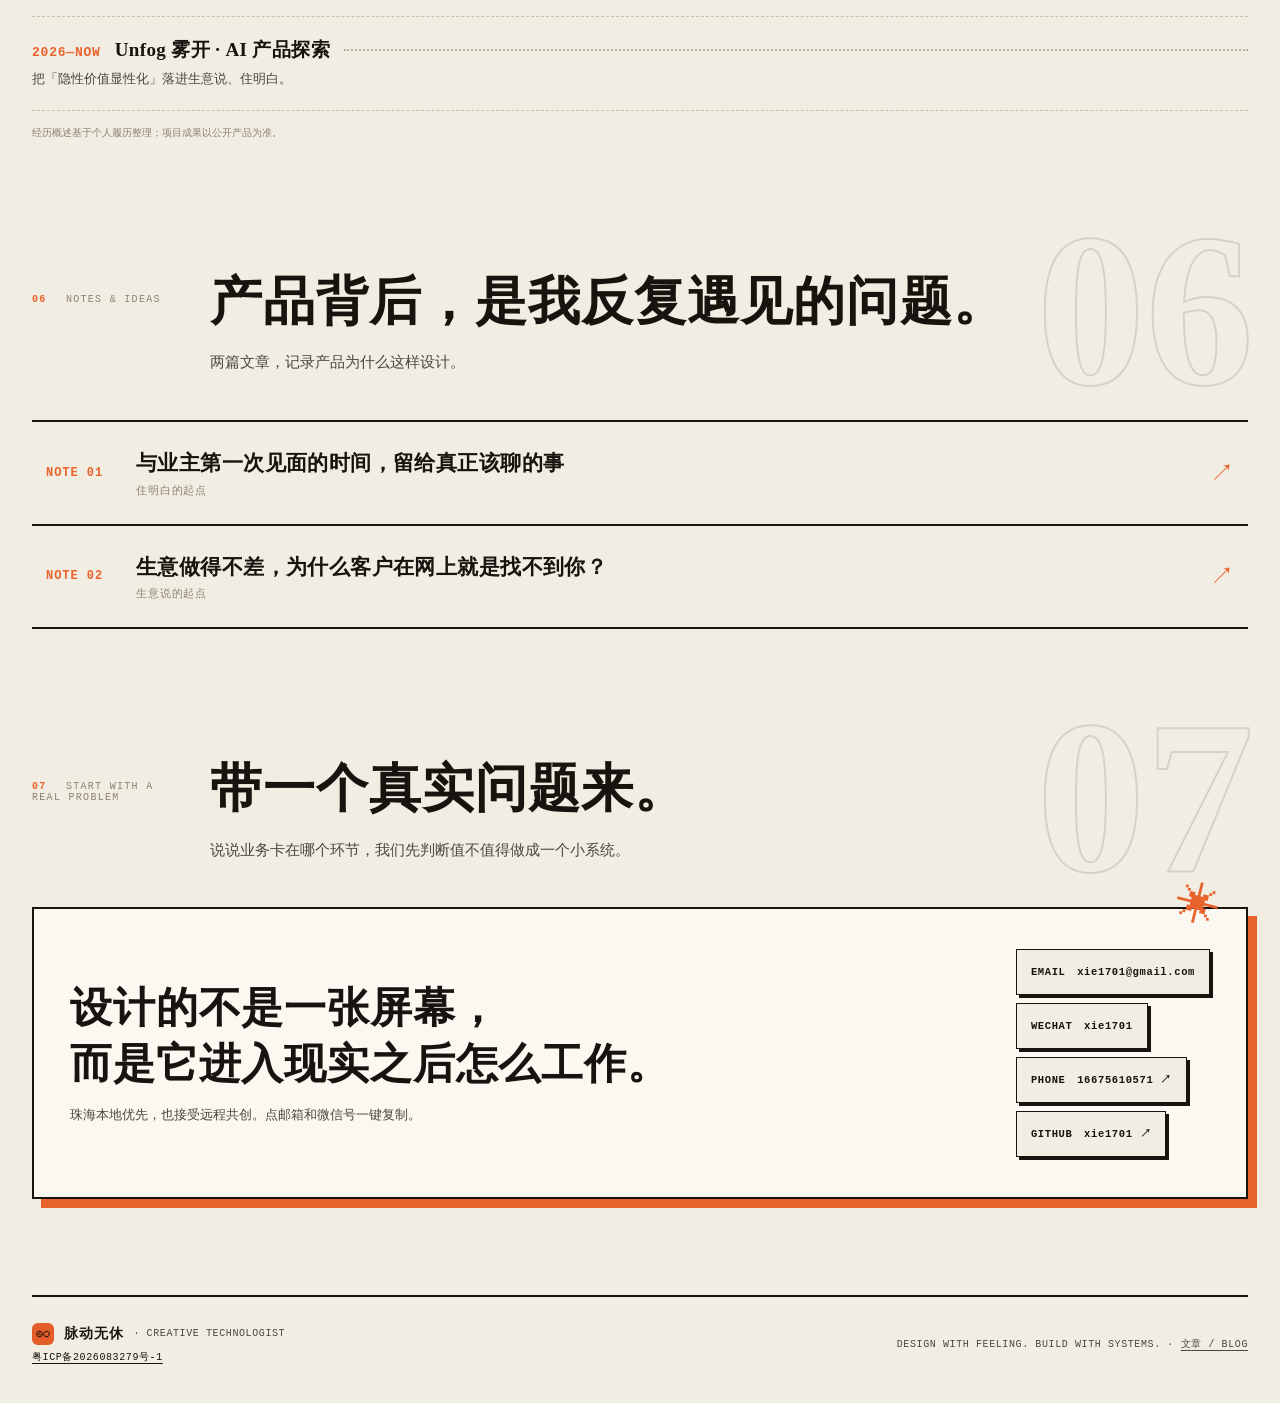
==== commit 1638c860: "GEO: 新增 /geo/ 品类落地页（GEO·生成式引擎优化 / AI 可见度诊断） - 主页导航加「AI 可见度」入口 + #fields 加 GEO 入口条 - Person.knowsAbou" ====
--- a/index.html
+++ b/index.html
@@ -278,6 +278,15 @@
 .theory-note{margin:24px 0 0;padding:12px 16px;border:1px dashed rgba(242,237,227,.4);color:#a8b3ba;font-size:11.5px;line-height:1.8}
 /* ============ FIELDS: index list with hover invert ============ */
 .serve-grid{display:grid;grid-template-columns:repeat(2,minmax(0,1fr));gap:26px;margin-top:8px}
+/* GEO 入口条 */
+.geo-band{display:flex;flex-wrap:wrap;align-items:center;justify-content:space-between;gap:18px;margin:30px 0 6px;padding:22px 24px;background:var(--ink);color:var(--paper);border-left:5px solid var(--orange);transition:transform .3s var(--ease)}
+.geo-band:hover{transform:translateX(4px)}
+.geo-band .gb-k{font:10px/1.5 var(--mono);letter-spacing:.18em;color:var(--orange);display:block;margin-bottom:8px}
+.geo-band .gb-t{font-family:var(--serif);font-size:clamp(19px,2.6vw,25px);font-weight:700;line-height:1.45;margin:0}
+.geo-band .gb-d{font-size:13.5px;line-height:1.75;color:#cdc5b4;margin:8px 0 0;max-width:52ch}
+.geo-band .gb-go{flex:0 0 auto;display:inline-flex;align-items:center;gap:8px;padding:11px 18px;border:1.5px solid var(--orange);color:var(--paper);font:12px var(--mono);letter-spacing:.08em}
+.geo-band:hover .gb-go{background:var(--orange)}
+@media(max-width:640px){.geo-band{padding:18px 18px}.geo-band .gb-go{width:100%;justify-content:center}}
 .serve-card{min-height:0}
 .serve-card h3{font-size:clamp(24px,2.4vw,30px)!important}
 .serve-output{margin-top:26px;padding:18px 24px;border:2px solid var(--ink);background:var(--paper-2);box-shadow:6px 6px 0 var(--ink);display:flex;flex-wrap:wrap;align-items:center;gap:8px 22px}
@@ -511,10 +520,14 @@
     "TOC 制约理论",
     "AI 产品实践",
     "本地商家线上内容共建",
-    "短视频与图文内容策划"
+    "短视频与图文内容策划",
+    "生成式引擎优化（GEO）",
+    "AI 搜索优化",
+    "AI 可见度诊断"
    ],
    "sameAs": [
-    "https://github.com/xie1701"
+    "https://github.com/xie1701",
+    "https://panorover.com/U/wx_8469d7bc"
    ]
   },
   {
@@ -551,6 +564,33 @@
     "description": "费用与合作方式请通过页脚的邮箱或微信联系。",
     "availability": "https://schema.org/InStock"
    }
+  },
+  {
+   "@type": "Service",
+   "@id": "https://unfog.cn/geo/#service",
+   "name": "GEO 生成式引擎优化（AI 可见度诊断）",
+   "serviceType": "生成式引擎优化",
+   "url": "https://unfog.cn/geo/",
+   "provider": {
+    "@id": "https://unfog.cn/#person"
+   },
+   "areaServed": [
+    {
+     "@type": "City",
+     "name": "珠海"
+    },
+    {
+     "@type": "Country",
+     "name": "中国（远程）"
+    }
+   ],
+   "description": "GEO（生成式引擎优化）是让一家店、一个名字、一件事出现在 AI 回答客户问题的那一个句子里。做法三步：实体消歧、内容改成可被整段引用、拿到独立于自己的第三方来源。不承诺 AI 排名，只承诺 AI 说得清、说得对。",
+   "offers": {
+    "@type": "Offer",
+    "priceCurrency": "CNY",
+    "description": "先做一次 AI 可见度诊断，再定合作方式。",
+    "availability": "https://schema.org/InStock"
+   }
   }
  ]
 }
@@ -563,7 +603,7 @@
 <div class="floatnav" id="floatnav" aria-label="悬浮导航">
   <div class="wrap">
     <span class="fn-brand"><img class="fn-logo" src="assets/logo-mark.png" alt="" aria-hidden="true" width="256" height="256">脉动无休<i>MAIDONG WUXIU</i></span>
-    <nav><a href="#projects">作品</a><a href="#toc">方法</a><a href="#fields">共建</a><a href="blog/">博客</a><a href="#contact" class="nav-cta">联系我 ↗</a></nav>
+    <nav><a href="#projects">作品</a><a href="#toc">方法</a><a href="#fields">共建</a><a href="geo/">AI 可见度</a><a href="blog/">博客</a><a href="#contact" class="nav-cta">联系我 ↗</a></nav>
   </div>
 </div>
 <section class="hero" id="top" aria-labelledby="hero-title">
@@ -574,7 +614,7 @@
         <span class="brand-name">脉动无休<small>MAIDONG WUXIU</small></span>
       </a>
       <div class="nav">
-        <a href="#projects">作品</a><a href="#toc">方法</a><a href="#fields">共建</a><a href="blog/">博客</a><a href="#contact" class="nav-cta">联系我 ↗</a>
+        <a href="#projects">作品</a><a href="#toc">方法</a><a href="#fields">共建</a><a href="geo/">AI 可见度</a><a href="blog/">博客</a><a href="#contact" class="nav-cta">联系我 ↗</a>
       </div>
     </nav>
     <p class="hero-vert" aria-hidden="true">脉動無休</p>
@@ -737,6 +777,14 @@
         <p class="project-boundary">边界照旧：不承诺爆款、粉丝数、询盘量、成交额。我负责的，是一套别人复制不走、客户看得懂的表达。</p>
       </div>
     </div>
+    <a class="geo-band rise" href="geo/" aria-label="GEO 生成式引擎优化：AI 可见度诊断方法">
+      <span>
+        <span class="gb-k">GEO · 生成式引擎优化 / AI VISIBILITY</span>
+        <span class="gb-t">客户不搜关键词了，他直接问 AI。<br>你的店在那个答案里吗？</span>
+        <span class="gb-d">百科、官网、SEO 都齐了，AI 还是说不清你做什么——这不是流量问题，是实体和引用链断了。看我怎么做这一步：诊断七问、实体消歧、内容可引用化。</span>
+      </span>
+      <span class="gb-go">看方法 ↗</span>
+    </a>
     <div class="serve-grid">
       <article class="project serve-card rise">
         <div class="project-head"><span class="project-code">A / ONLINE</span><span class="stamp-badge">按月共建</span></div>
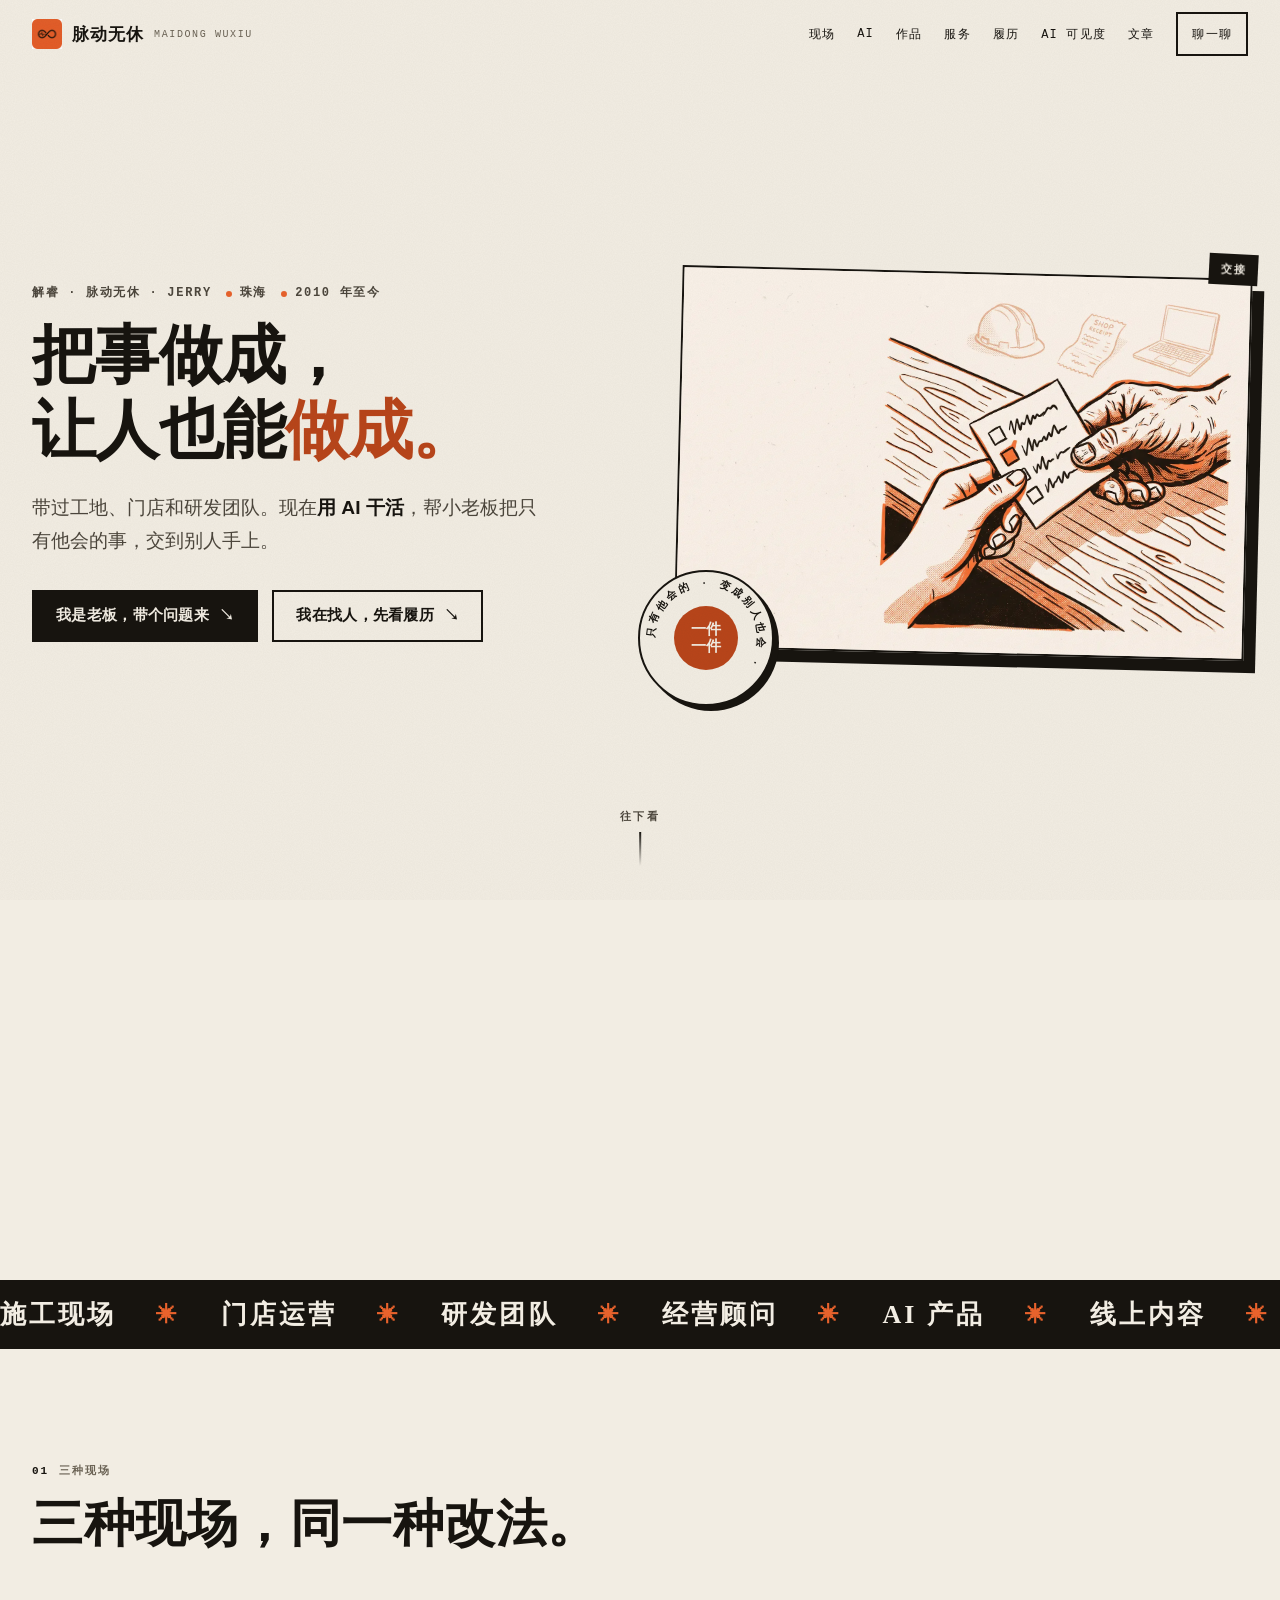
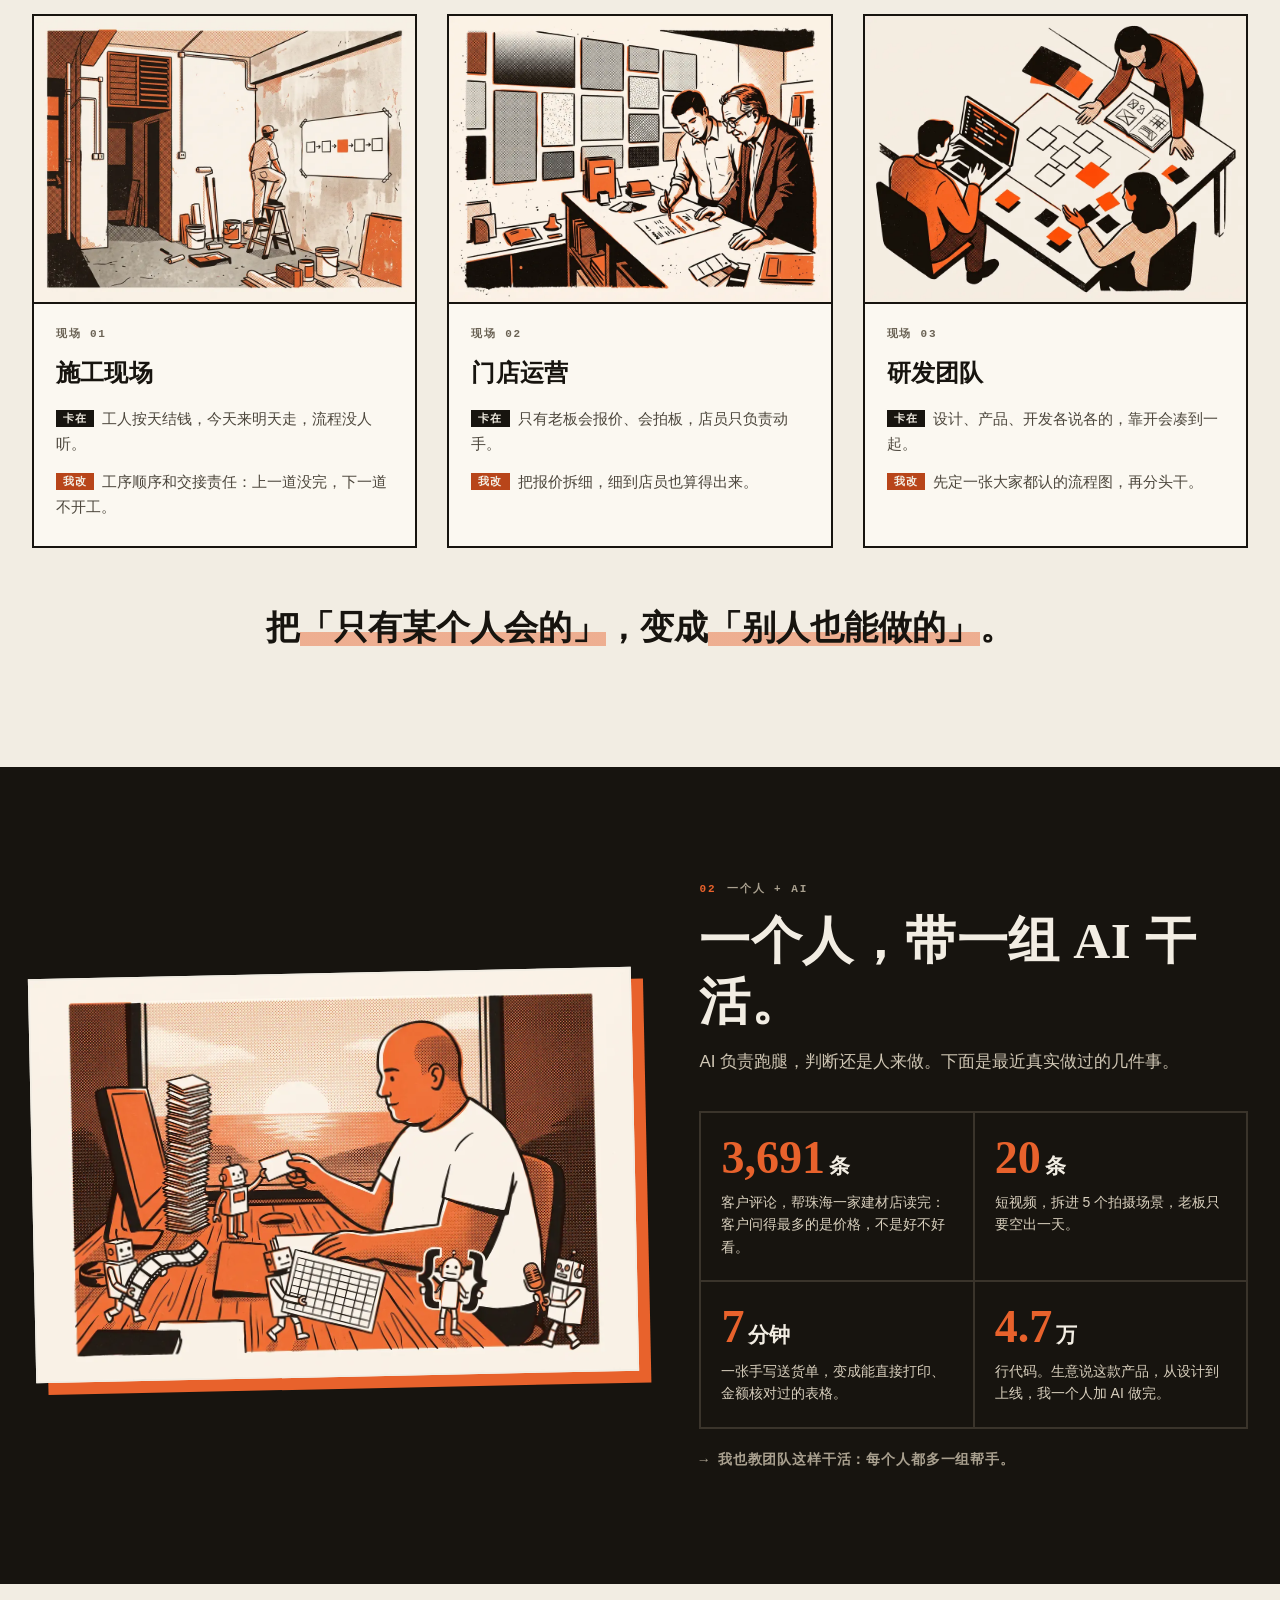
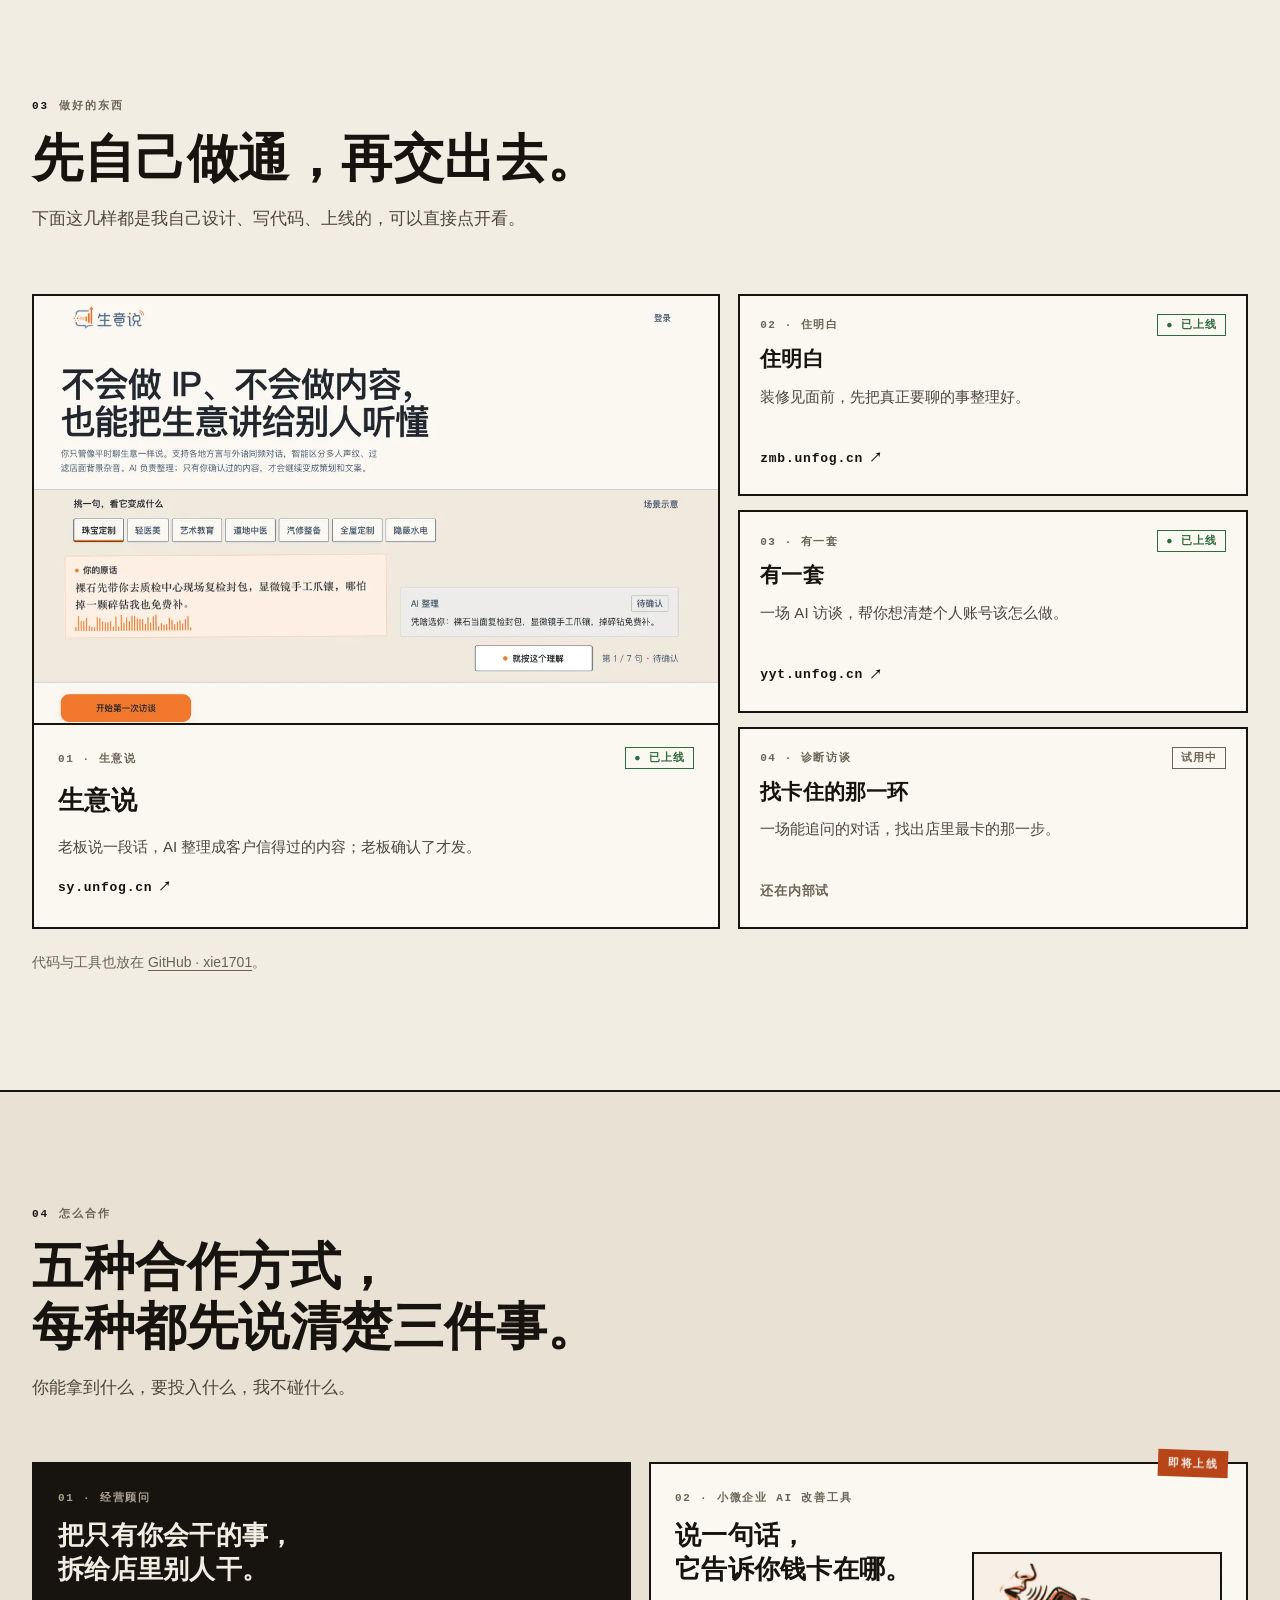
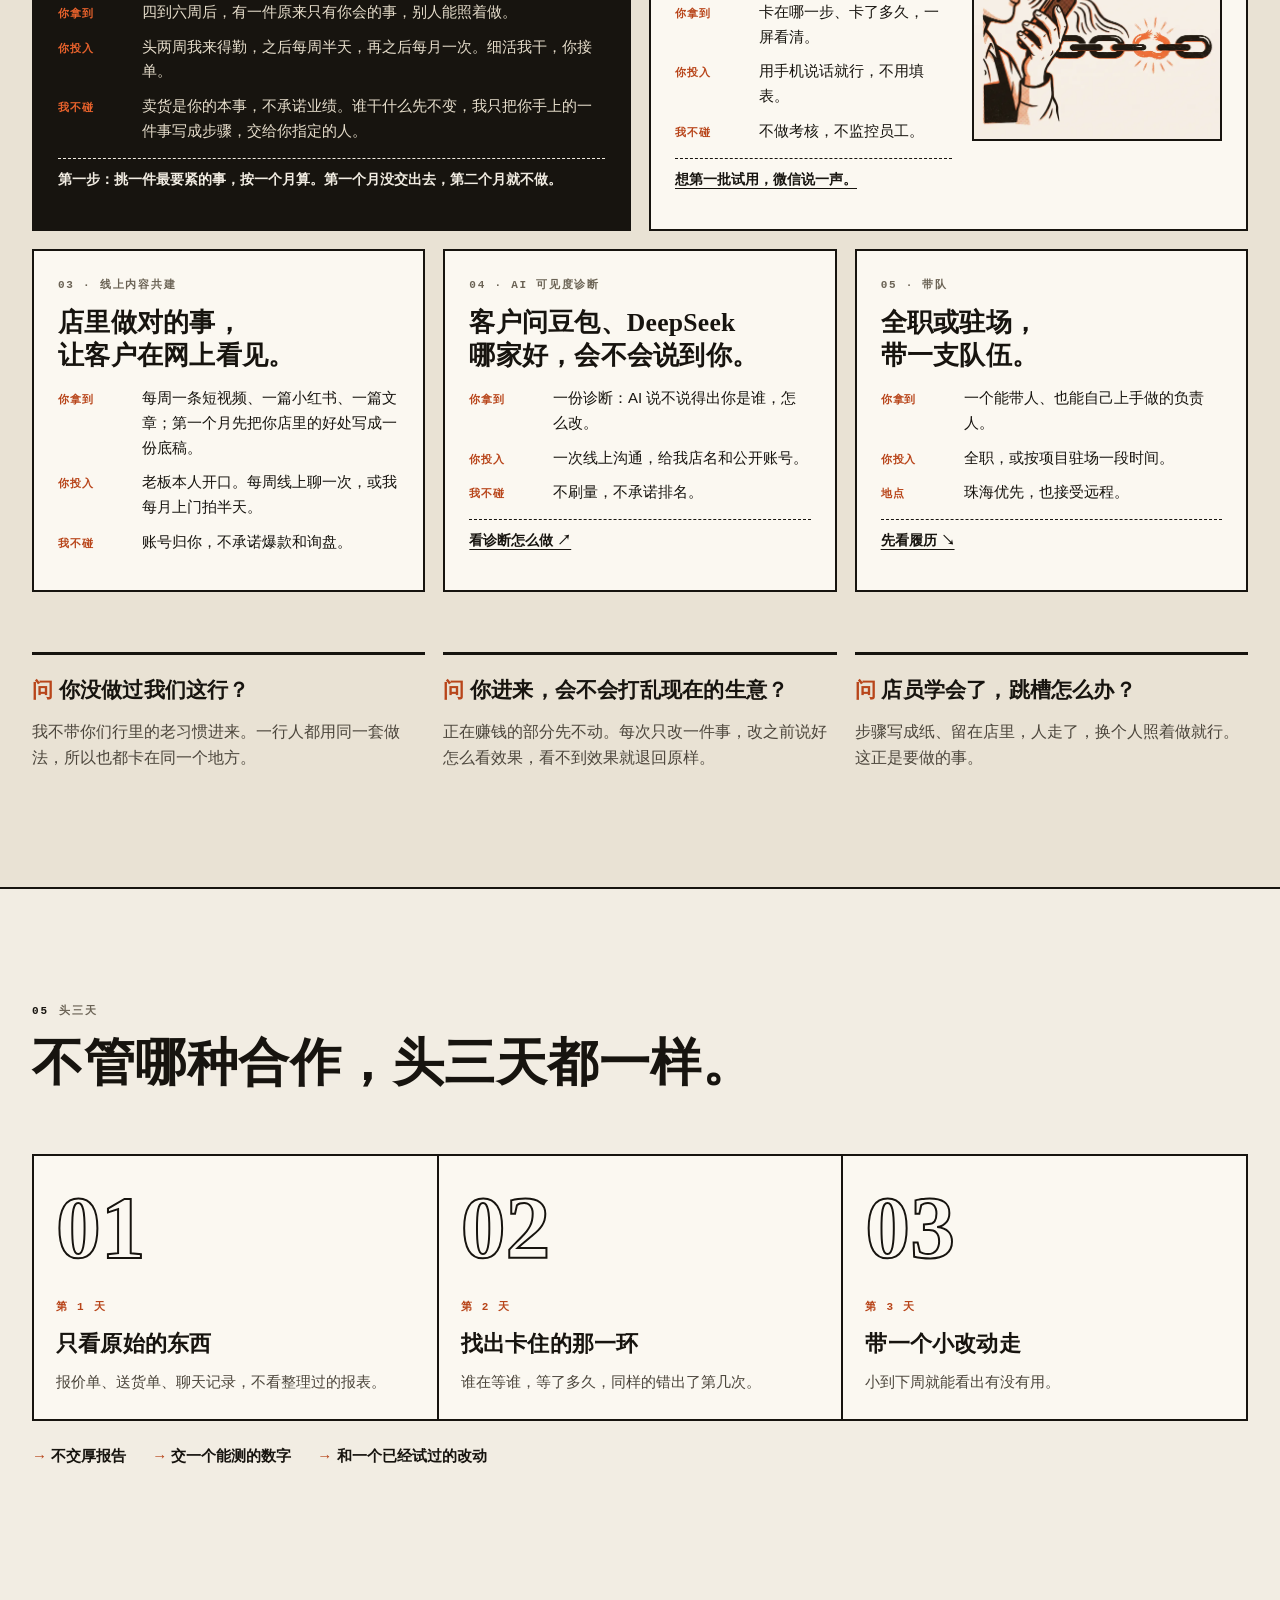
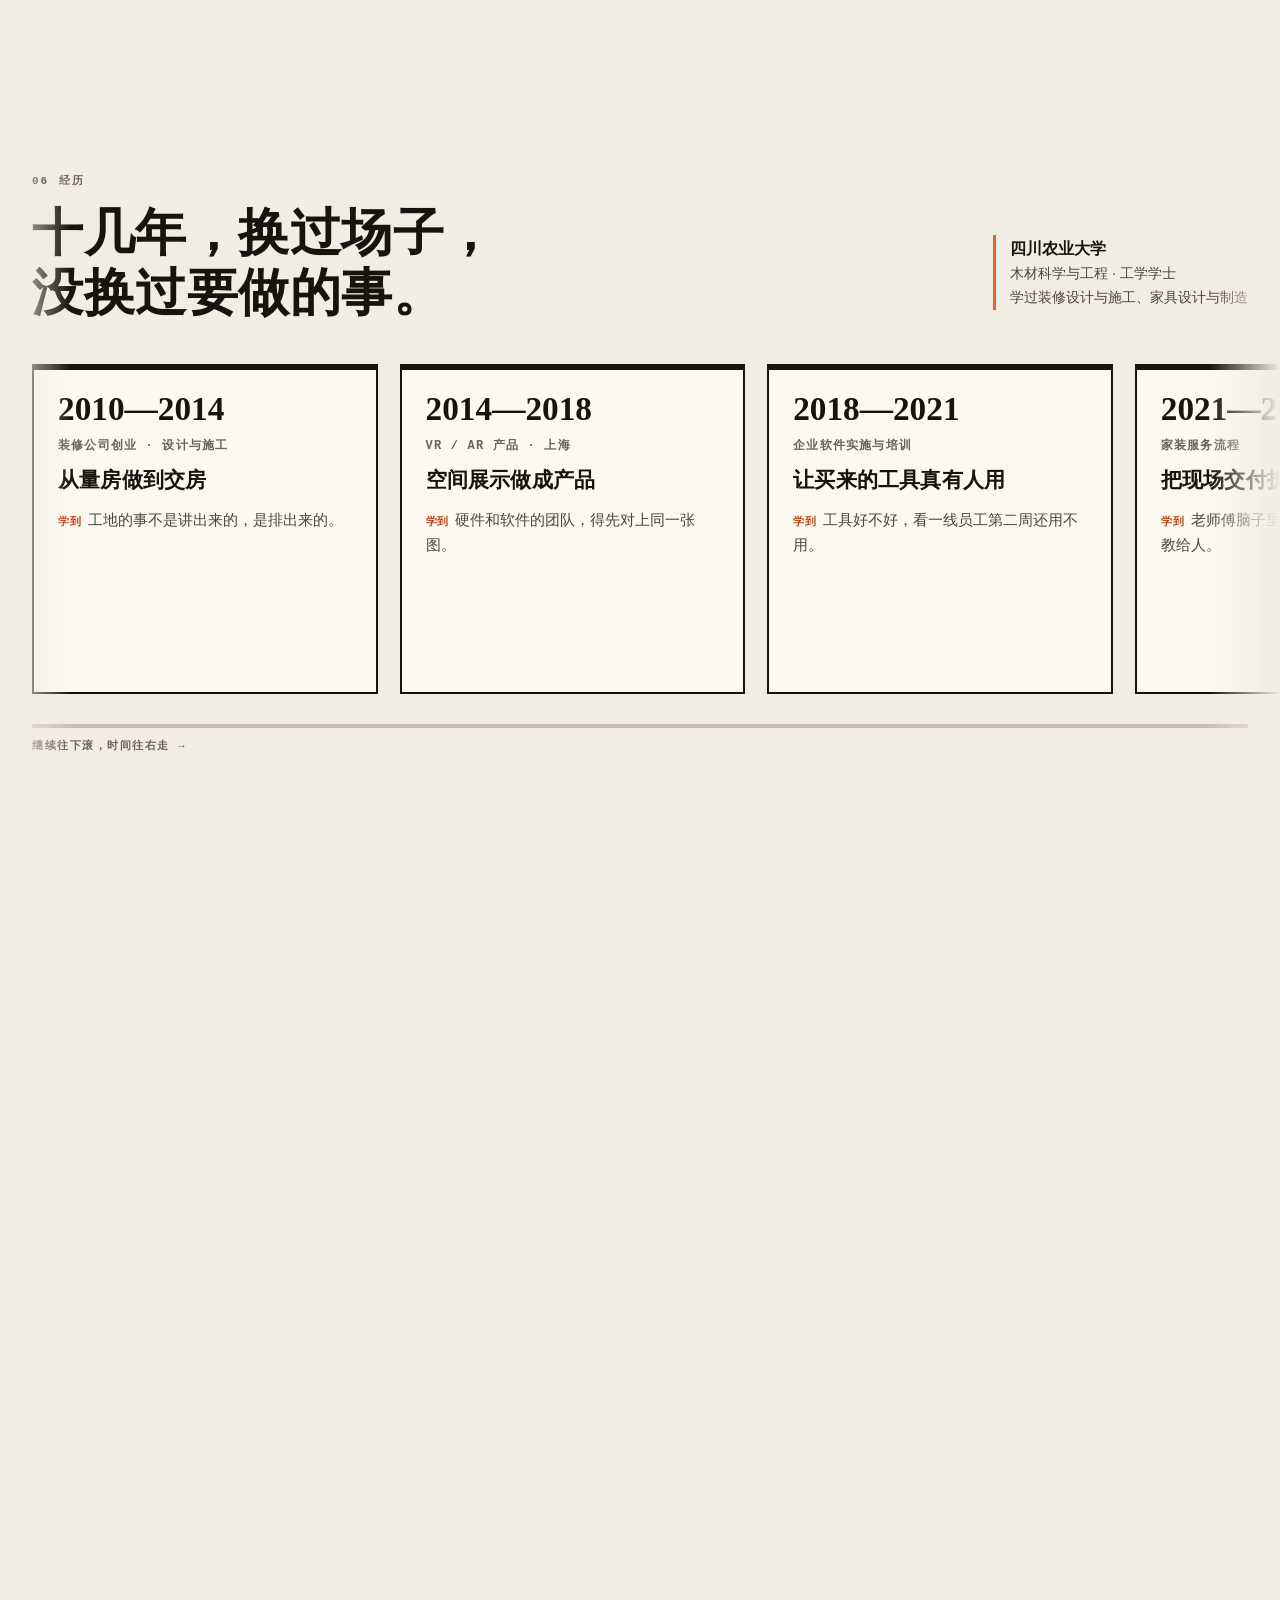
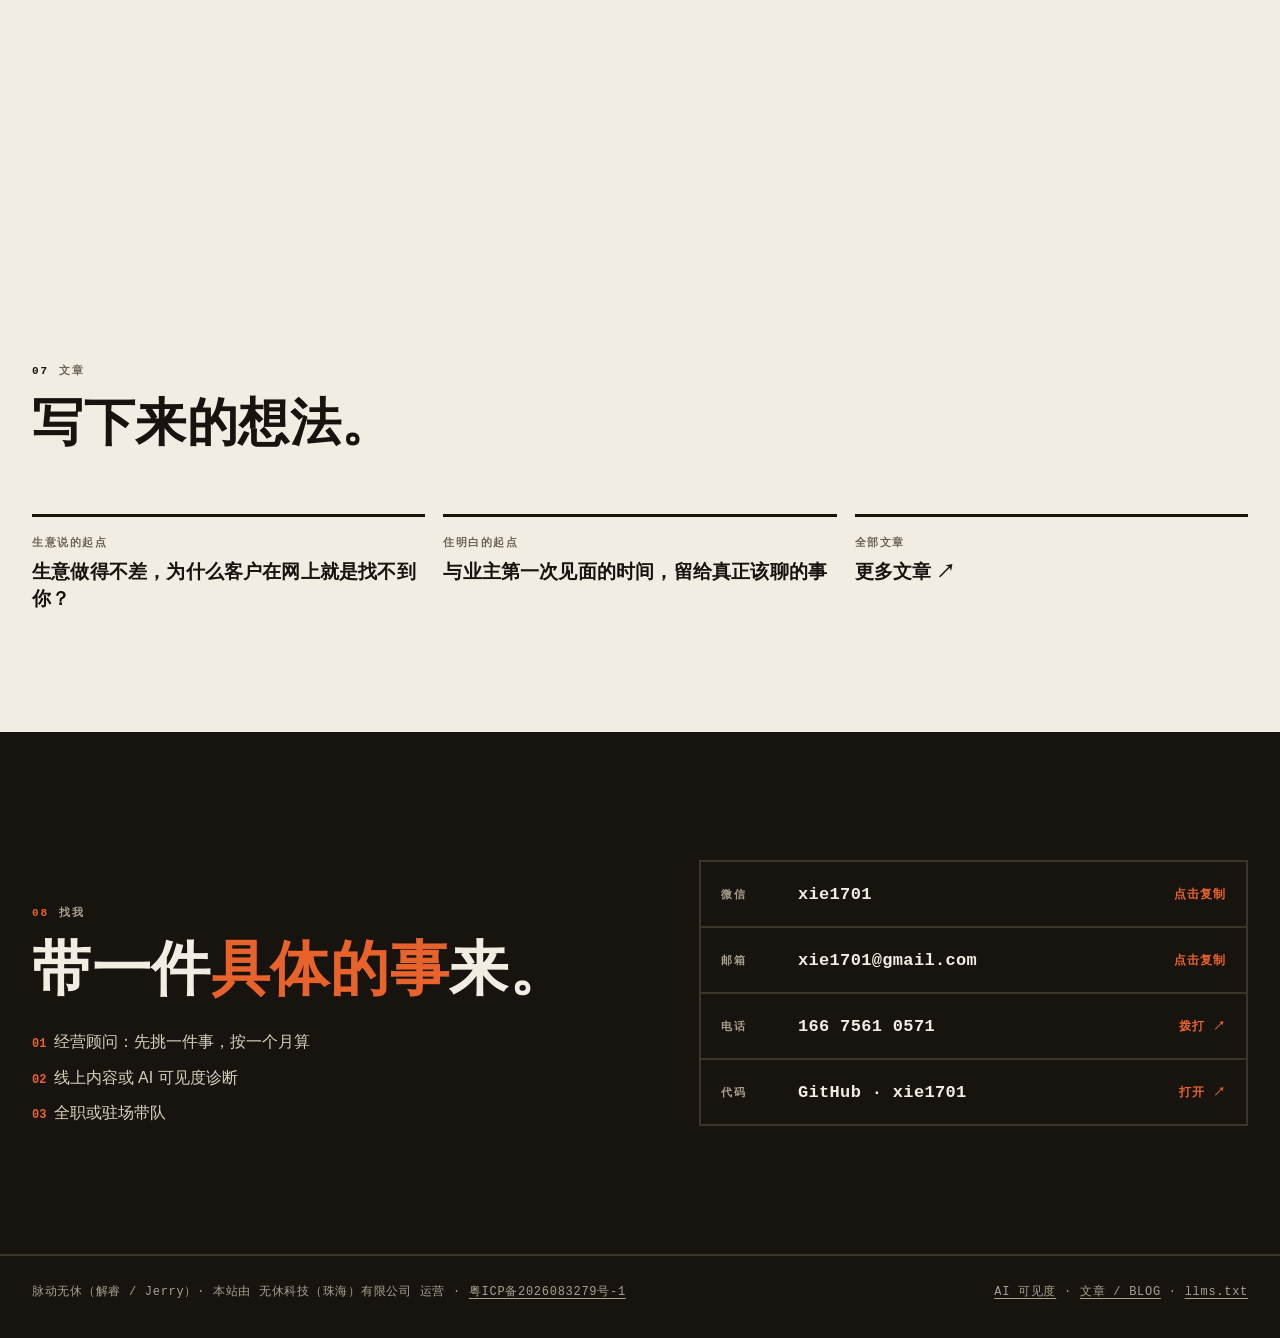
==== commit e634c79d: "v5 图文重构：精简文案、Riso 配图、履历横移、作品主卡、品牌橙小字加深；blog/geo 结构化数据与导航" ====
--- a/index.html
+++ b/index.html
@@ -3,489 +3,334 @@
 <head>
 <meta charset="utf-8">
 <meta name="viewport" content="width=device-width, initial-scale=1">
-<meta name="theme-color" content="#0b1118">
-<title>脉动无休（解睿 / Jerry）｜设计思维 × TOC × AI 产品实践</title>
-<meta name="description" content="脉动无休（解睿 / Jerry）的个人网站：用设计思维与 TOC 制约理论拆解生意与运营问题，亲手做成能运行的 AI 产品。让隐性经验，变成信任资产。已上线生意说、住明白。">
+<meta name="theme-color" content="#17140f">
+<title>脉动无休（解睿 / Jerry）｜把事做成，让人也能做成</title>
+<meta name="description" content="解睿（脉动无休 / Jerry）：带过施工现场、门店和研发团队，用 AI 干活的经营改善顾问。把只有某个人会的事，变成别人也能做的事。已上线生意说、住明白、有一套。">
 <link rel="canonical" href="https://unfog.cn/">
-<!-- 图标：由 assets/logo-master.png 生成，见 _build/make-icons.py -->
 <link rel="icon" href="favicon.ico" sizes="any">
 <link rel="icon" type="image/png" sizes="32x32" href="assets/icons/favicon-32.png">
 <link rel="icon" type="image/png" sizes="192x192" href="assets/icons/favicon-192.png">
 <link rel="apple-touch-icon" sizes="180x180" href="assets/icons/apple-touch-icon.png">
-<!-- 分享卡（微信 / 飞书 / Twitter 等） -->
+<link rel="preload" as="image" href="assets/v5/hero-handover.webp" type="image/webp">
 <meta property="og:type" content="website">
 <meta property="og:site_name" content="脉动无休">
 <meta property="og:locale" content="zh_CN">
 <meta property="og:url" content="https://unfog.cn/">
-<meta property="og:title" content="脉动无休（解睿 / Jerry）｜设计思维 × TOC × AI 产品实践">
-<meta property="og:description" content="用设计思维与 TOC 制约理论拆解生意问题，从现场找到真约束，亲手做成能运行、能验证的 AI 产品。已上线：生意说、住明白。">
+<meta property="og:title" content="脉动无休（解睿 / Jerry）｜把事做成，让人也能做成">
+<meta property="og:description" content="带过施工现场、门店和研发团队，用 AI 干活。把只有某个人会的事，变成别人也能做的事。">
 <meta property="og:image" content="https://unfog.cn/assets/share-card.png">
 <meta property="og:image:secure_url" content="https://unfog.cn/assets/share-card.png">
 <meta property="og:image:type" content="image/png">
 <meta property="og:image:width" content="500">
 <meta property="og:image:height" content="500">
-<meta property="og:image:alt" content="脉动无休（解睿 / Jerry）｜设计思维 × TOC × AI 产品实践">
+<meta property="og:image:alt" content="脉动无休（解睿 / Jerry）｜把事做成，让人也能做成">
 <meta name="twitter:card" content="summary_large_image">
-<meta name="twitter:title" content="脉动无休（解睿 / Jerry）｜设计思维 × TOC × AI 产品实践">
-<meta name="twitter:description" content="用设计思维与 TOC 制约理论拆解生意问题，从现场找到真约束，亲手做成能运行、能验证的 AI 产品。已上线：生意说、住明白。">
+<meta name="twitter:title" content="脉动无休（解睿 / Jerry）｜把事做成，让人也能做成">
+<meta name="twitter:description" content="带过施工现场、门店和研发团队，用 AI 干活。把只有某个人会的事，变成别人也能做的事。">
 <meta name="twitter:image" content="https://unfog.cn/assets/share-card.png">
 <style>
 :root{
   color-scheme:light;
-  --paper:#f2ede3;
-  --paper-2:#fbf8f1;
-  --ink:#17140f;
-  --ink-soft:#4c463c;
-  --ink-faint:#8b8272;
-  --orange:#e8622c;
-  --blue:#33506b;
-  --cyan:#b5d7d8;
-  --deep:#0b1118;
-  --deep-2:#111c27;
+  --paper:#f2ede3;--paper-2:#fbf8f1;--paper-3:#e9e2d4;
+  --ink:#17140f;--ink-soft:#4c463c;--ink-faint:#6b6355;
+  --orange:#e8622c;--orange-deep:#b8451a;
   --line:#c9bfae;
   --sans:"Inter","SF Pro Display","PingFang SC","Noto Sans SC","Microsoft YaHei",sans-serif;
   --serif:"Songti SC","Noto Serif SC","STSong","SimSun",serif;
   --mono:"SF Mono","Cascadia Code",Menlo,Consolas,monospace;
   --wrap:1240px;
   --ease:cubic-bezier(.22,.61,.36,1);
+  --spring:cubic-bezier(.34,1.56,.64,1);
 }
 *{box-sizing:border-box}
-html{scroll-behavior:smooth;scroll-padding-top:64px}
-body{margin:0;background:var(--paper);color:var(--ink);font:16px/1.65 var(--sans);-webkit-font-smoothing:antialiased;overflow-x:hidden}
+html{scroll-behavior:smooth;scroll-padding-top:70px}
+body{margin:0;background:var(--paper);color:var(--ink);font:16px/1.7 var(--sans);-webkit-font-smoothing:antialiased;overflow-x:hidden;overflow-x:clip}
 a{color:inherit;text-decoration:none}
-button,a{-webkit-tap-highlight-color:transparent}
-::selection{color:var(--paper);background:var(--orange)}
+img{display:block;max-width:100%;height:auto}
+button{font:inherit;color:inherit}
+::selection{color:var(--paper);background:var(--ink)}
 :focus-visible{outline:3px solid var(--orange);outline-offset:4px}
-::-webkit-scrollbar{width:11px}
-::-webkit-scrollbar-track{background:var(--paper)}
-::-webkit-scrollbar-thumb{background:var(--ink);border:3px solid var(--paper);border-radius:8px}
-/* Paper grain over everything */
-body::after{content:"";position:fixed;inset:0;z-index:95;pointer-events:none;opacity:.55;mix-blend-mode:multiply;background-image:url("data:image/svg+xml,%3Csvg xmlns='http://www.w3.org/2000/svg' width='180' height='180'%3E%3Cfilter id='n'%3E%3CfeTurbulence type='fractalNoise' baseFrequency='0.8' numOctaves='2' stitchTiles='stitch'/%3E%3CfeColorMatrix type='saturate' values='0'/%3E%3CfeComponentTransfer%3E%3CfeFuncA type='linear' slope='0.05'/%3E%3C/feComponentTransfer%3E%3C/filter%3E%3Crect width='100%25' height='100%25' filter='url(%23n)'/%3E%3C/svg%3E")}
+body::after{content:"";position:fixed;inset:0;z-index:95;pointer-events:none;opacity:.5;mix-blend-mode:multiply;background-image:url("data:image/svg+xml,%3Csvg xmlns='http://www.w3.org/2000/svg' width='180' height='180'%3E%3Cfilter id='n'%3E%3CfeTurbulence type='fractalNoise' baseFrequency='.9' numOctaves='2' stitchTiles='stitch'/%3E%3CfeColorMatrix values='0 0 0 0 0.09 0 0 0 0 0.08 0 0 0 0 0.06 0 0 0 .09 0'/%3E%3C/filter%3E%3Crect width='100%25' height='100%25' filter='url(%23n)'/%3E%3C/svg%3E")}
 .wrap{width:min(var(--wrap),calc(100% - 64px));margin-inline:auto;position:relative}
-.mono{font-family:var(--mono);letter-spacing:.08em;text-transform:uppercase}
-.eyebrow{font:11px/1.5 var(--mono);letter-spacing:.16em;text-transform:uppercase}
-/* Scroll progress hairline */
-.progress{position:fixed;top:0;left:0;height:4px;width:0;background:var(--orange);z-index:99}
-/* Trailing cursor ring (fine pointers only) */
-.cursor-ring{position:fixed;top:0;left:0;width:34px;height:34px;border:1.5px solid var(--ink);border-radius:50%;pointer-events:none;z-index:96;transform:translate(-50%,-50%);transition:width .25s var(--ease),height .25s var(--ease),border-color .25s,opacity .3s;opacity:0}
-.cursor-ring.on{opacity:.75}
-.cursor-ring.hot{width:56px;height:56px;border-color:var(--orange)}
-/* Translucent sticky nav */
-.floatnav{position:fixed;top:0;left:0;right:0;z-index:60;transform:translateY(-102%);transition:transform .4s var(--ease);background:rgba(23,20,15,.82);-webkit-backdrop-filter:saturate(180%) blur(18px);backdrop-filter:saturate(180%) blur(18px);border-bottom:2px solid var(--ink);color:var(--paper)}
-.floatnav.show{transform:none}
-.floatnav .wrap{height:56px;display:flex;align-items:center;justify-content:space-between;gap:16px}
-.floatnav .fn-brand{display:inline-flex;align-items:baseline;gap:10px;font:700 15px var(--serif);letter-spacing:.06em}
-.floatnav .fn-brand i{font:10px var(--mono);letter-spacing:.14em;color:var(--orange);font-style:normal}
-.floatnav nav{display:flex;align-items:center;gap:20px}
-.floatnav nav a{display:inline-flex;align-items:center;min-height:44px;color:#cdc5b4;font:12px var(--mono);letter-spacing:.1em;transition:color .2s}
-.floatnav nav a:hover{color:#fff}
-.floatnav .nav-cta{padding:0 13px;color:var(--paper);border:1.5px solid var(--orange)}
-/* ============ HERO ============ */
-.hero{position:relative;isolation:isolate;overflow:hidden;min-height:760px;margin:18px auto 0;width:min(1480px,calc(100% - 36px));background:var(--deep);color:#f1f3f3;border:2px solid var(--ink);box-shadow:8px 8px 0 rgba(23,20,15,.9)}
-.hero::before{content:"";position:absolute;inset:0;z-index:-2;background-image:linear-gradient(rgba(181,215,216,.07) 1px,transparent 1px),linear-gradient(90deg,rgba(181,215,216,.07) 1px,transparent 1px);background-size:52px 52px;background-position:center;mask-image:linear-gradient(90deg,#000 0%,#000 62%,transparent 100%)}
-.hero::after{content:"";position:absolute;z-index:-1;inset:0;background:linear-gradient(90deg,rgba(11,17,24,.97) 0%,rgba(11,17,24,.92) 43%,rgba(11,17,24,.4) 100%)}
-.hero-inner{width:min(var(--wrap),calc(100% - 64px));margin-inline:auto;position:relative;z-index:1}
-.topbar{height:78px;display:flex;align-items:center;justify-content:space-between;border-bottom:1px solid rgba(242,237,227,.18)}
-.brand{display:inline-flex;align-items:center;gap:12px;min-height:44px}
-.brand-logo{width:32px;height:32px;border-radius:26%;display:block;box-shadow:0 0 0 1px rgba(242,237,227,.2)}
-.fn-logo{width:24px;height:24px;border-radius:26%;display:block}
-.footer-brand{display:inline-flex;align-items:center;gap:10px}
-.footer-filing{color:var(--ink-faint)}
-.footer-filing a{color:var(--ink);text-decoration:underline;text-underline-offset:3px;overflow-wrap:anywhere}
-.footer-filing a:hover{color:var(--orange)}
-.footer-logo{width:22px;height:22px;border-radius:26%;display:block}
-.brand-name{font:650 15px/1.2 var(--serif);letter-spacing:.06em}
-.brand-name small{display:block;margin-top:2px;color:#96a2ad;font:9px var(--mono);letter-spacing:.15em}
-.nav{display:flex;align-items:center;gap:24px}
-.nav a{display:inline-flex;align-items:center;min-height:44px;color:#bdc6cc;font:12px var(--mono);letter-spacing:.1em;transition:color .2s}
-.nav a:hover{color:#fff}
-.nav .nav-cta{padding:0 14px;color:var(--paper);border:1.5px solid var(--orange)}
-/* Giant vertical brand characters, ghosted on the right edge */
-.hero-vert{position:absolute;right:.8%;top:50%;transform:translateY(-50%);writing-mode:vertical-rl;font:900 clamp(64px,9.5vw,138px)/1 var(--serif);letter-spacing:.12em;color:transparent;-webkit-text-stroke:1.5px rgba(242,237,227,.22);z-index:0;pointer-events:none;user-select:none}
-.hero-grid{min-height:640px;display:grid;grid-template-columns:minmax(0,1.02fr) minmax(430px,.98fr);align-items:center;gap:10px;padding:54px 0 64px}
-.hero-copy{position:relative;z-index:2;max-width:680px;padding:10px 0 30px;transform:translateY(calc(var(--hp,0)*-52px)) scale(calc(1 - var(--hp,0)*.035));opacity:calc(1 - var(--hp,0)*.9);will-change:transform,opacity}
-.hero-copy .eyebrow{color:#9aa7b1;margin:0 0 25px}
-.hero-copy .eyebrow b{color:var(--orange);font-weight:500}
-h1{margin:0;font:900 clamp(38px,5.2vw,74px)/1.24 var(--serif);letter-spacing:.02em;font-weight:900;text-wrap:pretty}
-h1 span{display:block}
-h1 .accent{display:inline;color:var(--orange)}
-.hero-role{margin:24px 0 0;color:#c5ced4;font-size:15px;letter-spacing:.05em}
-.hero-copy .lede{max-width:540px;margin:12px 0 0;color:#a9b4bd;font-size:15px;line-height:1.9}
-.hero-actions{display:flex;flex-wrap:wrap;gap:12px;margin-top:30px}
-.button{min-height:50px;display:inline-flex;align-items:center;justify-content:center;padding:0 20px;border:1.5px solid rgba(242,237,227,.35);font:600 13px var(--sans);letter-spacing:.02em;transition:transform .2s,border-color .2s,background .2s,box-shadow .2s}
-.button:hover{transform:translate(-2px,-2px)}
-.button-primary{background:var(--orange);border-color:var(--orange);color:#171b1f;font-weight:700;box-shadow:4px 4px 0 rgba(242,237,227,.25)}
-.button-primary:hover{box-shadow:6px 6px 0 rgba(242,237,227,.3)}
-.button-quiet{color:#dce2e6}
-.button-quiet:hover{border-color:var(--cyan)}
-.hero-tags{display:flex;flex-wrap:wrap;gap:9px 18px;margin:28px 0 0;padding:0;list-style:none;color:#82909a;font:10px/1.6 var(--mono);letter-spacing:.09em;text-transform:uppercase}
-.hero-tags li::before{content:"/";color:var(--orange);margin-right:8px}
-/* Rotating circular stamp */
-.stamp{position:absolute;right:3.2%;bottom:9%;z-index:5;width:122px;height:122px;animation:spin 22s linear infinite;filter:drop-shadow(0 4px 12px rgba(0,0,0,.4));pointer-events:none}
-.stamp circle.face{fill:rgba(242,237,227,.94)}
-.stamp text{font:700 10.5px var(--mono);letter-spacing:.22em;fill:var(--ink)}
-.stamp .core{fill:none;stroke:var(--orange);stroke-width:2}
+.kicker{font:700 11px/1.4 var(--mono);letter-spacing:.18em;text-transform:uppercase;color:var(--ink-faint);margin:0 0 14px}
+.kicker b{color:var(--ink);margin-right:10px}
+.on-ink .kicker{color:#a9a08f}.on-ink .kicker b{color:var(--orange)}
+h1,h2,h3{font-family:var(--serif);margin:0;letter-spacing:.01em}
+h2{font-size:clamp(30px,4vw,52px);line-height:1.18;font-weight:900}
+.lede{margin:16px 0 0;max-width:34em;color:var(--ink-soft);font-size:17px}
+.on-ink .lede{color:#cfc6b4}
+.sec{padding:clamp(70px,9vw,124px) 0}
+.sec-head{display:grid;grid-template-columns:minmax(0,1fr);gap:0;margin-bottom:clamp(36px,5vw,60px);max-width:760px}
+
+/* progress + nav */
+.progress{position:fixed;top:0;left:0;height:4px;width:100%;transform-origin:0 50%;transform:scaleX(0);background:var(--orange);z-index:99}
+.topbar{position:absolute;top:0;left:0;right:0;z-index:20}
+.topbar .wrap,.floatnav .wrap{height:68px;display:flex;align-items:center;justify-content:space-between;gap:16px}
+.brand{display:inline-flex;align-items:center;gap:10px;font:900 17px var(--serif);letter-spacing:.06em}
+.brand img{width:30px;height:30px}
+.brand i{font:10px var(--mono);letter-spacing:.16em;font-style:normal;color:var(--ink-faint)}
+.nav{display:flex;align-items:center;gap:22px}
+.nav a{font:12px var(--mono);letter-spacing:.1em;display:inline-flex;align-items:center;min-height:44px;position:relative}
+.nav a:not(.nav-cta)::after{content:"";position:absolute;left:0;right:0;bottom:10px;height:2px;background:var(--orange);transform:scaleX(0);transform-origin:0 50%;transition:transform .3s var(--ease)}
+.nav a:not(.nav-cta):hover::after{transform:scaleX(1)}
+.nav-cta{padding:0 14px;border:2px solid var(--ink);font-weight:700;transition:background .2s,color .2s}
+.nav-cta:hover{background:var(--ink);color:var(--paper)}
+.floatnav{position:fixed;top:0;left:0;right:0;z-index:60;background:rgba(242,237,227,.9);-webkit-backdrop-filter:saturate(160%) blur(14px);backdrop-filter:saturate(160%) blur(14px);border-bottom:2px solid var(--ink);transform:translateY(-102%);visibility:hidden;transition:transform .4s var(--ease),visibility 0s linear .4s}
+.floatnav.show{transform:none;visibility:visible;transition:transform .4s var(--ease),visibility 0s}
+
+/* buttons */
+.btn{display:inline-flex;align-items:center;gap:10px;min-height:52px;padding:0 22px;border:2px solid var(--ink);font:700 15px var(--sans);letter-spacing:.02em;transition:transform .25s var(--spring),box-shadow .25s var(--ease),background .2s,color .2s;box-shadow:0 0 0 var(--ink)}
+.btn:hover{transform:translate(-3px,-3px);box-shadow:5px 5px 0 var(--ink)}
+.btn:active{transform:translate(0,0);box-shadow:0 0 0 var(--ink);transition-duration:.08s}
+.btn-ink{background:var(--ink);color:var(--paper)}
+.btn-ink:hover{box-shadow:5px 5px 0 var(--orange)}
+.btn small{font:11px var(--mono);letter-spacing:.08em;opacity:.7}
+
+/* hero */
+.hero-stage{position:relative}
+.hero{position:relative;min-height:100vh;display:flex;align-items:center;padding:96px 0 70px;overflow:hidden}
+.hero-grid{display:grid;grid-template-columns:minmax(0,1.02fr) minmax(0,1fr);gap:clamp(28px,5vw,72px);align-items:center}
+.hero-copy{position:relative;z-index:2}
+.hero-who{font:700 12px/1.6 var(--mono);letter-spacing:.14em;color:var(--ink-soft);margin:0 0 16px;display:flex;flex-wrap:wrap;gap:6px 14px}
+.hero-who span{display:inline-flex;align-items:center;gap:8px}
+.hero-who span+span::before{content:"";width:6px;height:6px;background:var(--orange);border-radius:50%}
+h1 .ln{white-space:nowrap}
+h1{font-size:clamp(34px,5vw,80px);line-height:1.12;font-weight:900;letter-spacing:-.01em}
+h1 .ln{display:block;overflow:hidden;padding-bottom:.06em}
+h1 .ln i{display:block;font-style:normal}
+h1 .hl{color:var(--orange-deep);white-space:nowrap}
+.hero-sub{margin:20px 0 32px;font-size:clamp(17px,1.5vw,20px);line-height:1.75;color:var(--ink-soft);max-width:27em}
+.hero-sub b{color:var(--ink)}
+.hero-cta{display:flex;flex-wrap:wrap;gap:14px}
+.hero-art{position:relative;z-index:1}
+.print{position:relative;border:2px solid var(--ink);background:var(--paper-2);box-shadow:12px 12px 0 var(--ink)}
+.print img{width:100%;aspect-ratio:3/2;object-fit:cover}
+.hero-art .print{transform:rotate(1.4deg)}
+.stamp{position:absolute;left:-40px;bottom:-52px;width:136px;height:136px;z-index:3;border-radius:50%;background:var(--paper);border:2px solid var(--ink);box-shadow:5px 5px 0 var(--ink)}
+.stamp svg{width:100%;height:100%;animation:spin 22s linear infinite}
+.stamp text{font:700 10.5px var(--mono);letter-spacing:.24em;fill:var(--ink)}
+.stamp .core{position:absolute;inset:34px;border-radius:50%;background:var(--orange-deep);color:var(--paper);display:grid;place-items:center;text-align:center;font:900 15px/1.15 var(--serif)}
 @keyframes spin{to{transform:rotate(360deg)}}
-/* CSS 3D workbench */
-.spatial{height:510px;position:relative;perspective:1050px;perspective-origin:50% 48%;--tilt-x:0deg;--tilt-y:0deg;--shift-y:0px;z-index:2}
-.spatial::before{content:"";position:absolute;inset:8% 3%;background:radial-gradient(ellipse at 53% 52%,rgba(72,111,128,.16),transparent 56%);pointer-events:none}
-.spatial-label{position:absolute;z-index:4;font:10px/1.5 var(--mono);letter-spacing:.12em;color:#98a7b1;text-transform:uppercase}
-.spatial-label.top{top:18px;right:4px;text-align:right}
-.spatial-label.bottom{bottom:12px;left:5px;color:#667985}
-.scene{position:absolute;inset:0;transform-style:preserve-3d;transform:rotateX(var(--tilt-x)) rotateY(var(--tilt-y)) translateY(var(--shift-y));transition:transform .18s ease-out}
-.scene::before,.scene::after{content:"";position:absolute;left:50%;top:49%;border:1px solid rgba(181,215,216,.22);border-radius:50%;transform-style:preserve-3d;pointer-events:none}
-.scene::before{width:380px;height:150px;transform:translate(-50%,-50%) rotateX(68deg) rotateZ(-28deg) translateZ(-36px)}
-.scene::after{width:310px;height:126px;border-color:rgba(232,98,44,.45);transform:translate(-50%,-50%) rotateX(67deg) rotateZ(48deg) translateZ(76px)}
-.axis{position:absolute;left:50%;top:49%;height:370px;width:1px;background:linear-gradient(transparent,rgba(181,215,216,.4),transparent);transform:translate(-50%,-50%) rotateZ(36deg) translateZ(-55px)}
-.axis.axis-b{height:330px;transform:translate(-50%,-50%) rotateZ(-52deg) translateZ(60px);background:linear-gradient(transparent,rgba(232,98,44,.55),transparent)}
-.cube{position:absolute;width:184px;height:184px;left:50%;top:49%;transform-style:preserve-3d;transform:translate(-50%,-50%) rotateX(-23deg) rotateY(32deg);animation:cube-turn 38s linear infinite}
-.cube-face{position:absolute;inset:0;display:grid;place-items:center;border:1px solid rgba(181,215,216,.62);background:linear-gradient(145deg,rgba(34,57,70,.88),rgba(12,23,32,.83));box-shadow:inset 0 0 35px rgba(115,154,170,.08);backface-visibility:visible}
-.cube-front{transform:translateZ(92px);overflow:hidden}
-.cube-back{transform:rotateY(180deg) translateZ(92px);background:rgba(232,98,44,.2)}
-.cube-right{transform:rotateY(90deg) translateZ(92px);background:linear-gradient(140deg,rgba(232,98,44,.6),rgba(28,43,52,.85))}
-.cube-left{transform:rotateY(-90deg) translateZ(92px)}
-.cube-top{transform:rotateX(90deg) translateZ(92px);background:rgba(137,167,180,.3)}
-.cube-bottom{transform:rotateX(-90deg) translateZ(92px);background:rgba(12,23,32,.94)}
-.cube-front::before{content:"";position:absolute;inset:18px;background:linear-gradient(rgba(181,215,216,.14) 1px,transparent 1px),linear-gradient(90deg,rgba(181,215,216,.14) 1px,transparent 1px);background-size:20px 20px;mask-image:linear-gradient(135deg,#000,transparent 85%)}
-.cube-core{position:relative;z-index:1;width:74px;height:74px;display:grid;place-items:center;border:1px solid var(--orange);background:rgba(11,17,24,.88);box-shadow:0 0 38px rgba(232,98,44,.18);color:#f2f3f1;text-align:center;font:9px/1.5 var(--mono);letter-spacing:.1em}
-.cube-core::before,.cube-core::after{content:"";position:absolute;border:1px solid rgba(181,215,216,.45);width:15px;height:15px}
-.cube-core::before{left:-20px;top:12px;border-right:0;border-bottom:0}
-.cube-core::after{right:-20px;bottom:12px;border-left:0;border-top:0}
-.float-card{position:absolute;z-index:3;min-width:150px;padding:12px 14px;border:1px solid rgba(242,237,227,.4);background:rgba(23,20,15,.92);box-shadow:5px 5px 0 rgba(232,98,44,.35);transform-style:preserve-3d}
-.float-card .num{display:block;color:var(--orange);font:9px var(--mono);letter-spacing:.13em}
-.float-card::after{content:"";position:absolute;height:1px;width:52px;top:50%;background:linear-gradient(90deg,rgba(232,98,44,.72),transparent);transform-origin:left center;pointer-events:none}
-.float-a::after{left:100%;transform:rotate(18deg) translateZ(-24px)}
-.float-b::after{right:100%;transform:rotate(192deg) translateZ(-28px);background:linear-gradient(90deg,rgba(181,215,216,.7),transparent)}
-.float-c::after{left:48%;top:0;width:38px;transform:rotate(-68deg) translateZ(-20px);background:linear-gradient(90deg,rgba(181,215,216,.55),transparent)}
-.float-card:hover{border-color:var(--orange);box-shadow:6px 6px 0 rgba(232,98,44,.5)}
-.scene[data-focus="field"] .cube-front,.scene[data-focus="build"] .cube-right{border-color:var(--orange);box-shadow:inset 0 0 42px rgba(232,98,44,.2),0 0 20px rgba(232,98,44,.14)}
-.scene[data-focus="model"] .cube-top{border-color:var(--cyan);box-shadow:inset 0 0 42px rgba(181,215,216,.16)}
-.float-card strong{display:block;margin-top:4px;color:#e6ecef;font-size:12px;font-weight:550}
-.float-card small{display:block;margin-top:2px;color:#84939d;font:9px var(--mono)}
-.float-a{left:3%;top:26%;transform:translateZ(110px) rotateY(10deg) rotateZ(-5deg)}
-.float-b{right:0;top:35%;transform:translateZ(145px) rotateY(-12deg) rotateZ(4deg)}
-.float-c{left:18%;bottom:23%;transform:translateZ(95px) rotateY(8deg) rotateZ(3deg)}
-.float-b .num{color:var(--cyan)}
-.scene-cross{position:absolute;z-index:2;width:8px;height:8px;border:1px solid var(--orange);transform:translateZ(174px) rotate(45deg)}
-.cross-a{left:25%;top:17%}.cross-b{right:17%;bottom:20%;border-color:var(--cyan)}
-.spatial-note{position:absolute;right:11%;bottom:17px;color:#82929d;font:9px var(--mono);letter-spacing:.12em;text-align:right}
-@keyframes cube-turn{0%{transform:translate(-50%,-50%) rotateX(-23deg) rotateY(32deg)}100%{transform:translate(-50%,-50%) rotateX(337deg) rotateY(392deg)}}
-/* ============ TICKERS ============ */
-.ticker-wrap{position:relative;z-index:3;padding:30px 0 10px;overflow:hidden}
-.ticker{overflow:hidden;white-space:nowrap;border-block:2px solid var(--ink);background:var(--ink);color:var(--paper);padding:11px 0;width:106%;margin-left:-3%}
-.ticker.t2{background:var(--orange);color:var(--ink);border-color:var(--ink);margin-top:-6px;transform:rotate(.9deg)}
-.ticker.t1{transform:rotate(-1.1deg)}
-.ticker-track{display:inline-block;animation:slide 30s linear infinite;font:700 13px/1 var(--mono);letter-spacing:.18em;text-transform:uppercase}
-.ticker.t2 .ticker-track{animation:slide-rev 26s linear infinite;font-family:var(--serif);letter-spacing:.3em}
-.ticker i{font-style:normal;color:var(--orange);margin:0 18px}
-.ticker.t2 i{color:var(--paper)}
+.hero-tag{position:absolute;right:-10px;top:-18px;z-index:3;background:var(--ink);color:var(--paper);font:700 11px var(--mono);letter-spacing:.14em;padding:8px 12px;transform:rotate(3deg)}
+.scroll-cue{position:absolute;left:50%;bottom:34px;transform:translateX(-50%);font:700 11px var(--mono);letter-spacing:.2em;color:var(--ink-soft);display:flex;flex-direction:column;align-items:center;gap:8px}
+.scroll-cue::after{content:"";width:2px;height:34px;background:linear-gradient(var(--ink),transparent);animation:cue 1.8s var(--ease) infinite}
+@keyframes cue{0%{transform:scaleY(0);transform-origin:top}50%{transform:scaleY(1);transform-origin:top}51%{transform-origin:bottom}100%{transform:scaleY(0);transform-origin:bottom}}
+@media (min-width:1000px) and (min-height:700px){
+  .hero-stage{height:calc(100vh + 380px)}
+  .hero{position:sticky;top:0;height:100vh}
+}
+
+/* ticker */
+.ticker{border-block:2px solid var(--ink);background:var(--ink);color:var(--paper);overflow:hidden;white-space:nowrap}
+.ticker-track{display:inline-flex;gap:40px;padding:15px 0;animation:slide 36s linear infinite;font:900 clamp(18px,2.2vw,26px) var(--serif);letter-spacing:.12em}
+.ticker-track span{display:inline-flex;align-items:center;gap:40px}
+.ticker-track span::after{content:"✳";color:var(--orange);font-size:.8em}
 @keyframes slide{to{transform:translateX(-50%)}}
-@keyframes slide-rev{from{transform:translateX(-50%)}to{transform:translateX(0)}}
-/* ============ MAIN ============ */
-main{position:relative}
-.section{padding:104px 0 24px;position:relative}
-.ghost{position:absolute;top:36px;right:-6px;font:900 clamp(110px,17vw,240px)/1 var(--serif);color:transparent;-webkit-text-stroke:2px rgba(23,20,15,.12);pointer-events:none;user-select:none;z-index:0}
-.section-head{display:grid;grid-template-columns:150px minmax(0,1fr);gap:28px;align-items:start;margin-bottom:44px;position:relative;z-index:1}
-.section-index{padding-top:14px;color:var(--ink-faint);font:10px var(--mono);letter-spacing:.13em}
-.section-index b{display:inline-block;margin-right:12px;color:var(--orange);font-weight:600}
-h2{margin:0;font:900 clamp(30px,4.4vw,52px)/1.24 var(--serif);letter-spacing:.02em;text-wrap:pretty}
-.section-lede{max-width:640px;margin:14px 0 0;color:var(--ink-soft);font-size:15px;line-height:1.85}
-.section-kicker{margin:0 0 10px;color:var(--ink-faint);font:10px var(--mono);letter-spacing:.12em;text-transform:uppercase}
-.rootline{display:grid;grid-template-columns:minmax(0,.85fr) minmax(0,1.15fr);gap:60px;align-items:center;padding:36px 0 44px;border-block:2px solid var(--ink);position:relative;z-index:1}
-.rootline h3{max-width:480px;margin:0;font:900 clamp(24px,3.4vw,38px)/1.4 var(--serif);letter-spacing:.02em}
-.rootline h3 em{font-style:normal;color:var(--orange)}
-.flow{display:flex;align-items:center;flex-wrap:wrap;gap:8px;margin-top:4px;color:var(--ink);font:700 11px var(--mono);letter-spacing:.06em}
-.flow span{padding:9px 12px;border:1.5px solid var(--ink);background:var(--paper-2)}
-.flow i{color:var(--orange);font-style:normal;font-weight:700}
-/* ============ PROJECTS: paper cards with hard shadows ============ */
-.project-grid{display:grid;grid-template-columns:repeat(2,minmax(0,1fr));gap:26px}
-.project{position:relative;min-width:0;min-height:430px;padding:28px 30px 26px;overflow:visible;background:var(--paper-2);border:2px solid var(--ink);box-shadow:7px 7px 0 var(--ink);transition:transform .25s var(--ease),box-shadow .25s var(--ease)}
-.project:hover{transform:translate(-4px,-4px);box-shadow:12px 12px 0 var(--orange)}
-.project-head{position:relative;display:flex;justify-content:space-between;align-items:center;gap:12px;padding-bottom:14px;border-bottom:1px dashed var(--line)}
-.project-code{color:var(--ink-faint);font:10px var(--mono);letter-spacing:.12em}
-.stamp-badge{position:absolute;top:14px;right:-10px;transform:rotate(7deg);padding:5px 11px;border:2px solid var(--orange);color:var(--orange);background:var(--paper);font:800 10px var(--mono);letter-spacing:.14em;box-shadow:3px 3px 0 rgba(23,20,15,.85)}
-.project.toc-project .stamp-badge{border-color:var(--blue);color:var(--blue)}
-.project-logo{position:relative;margin-top:34px;font:11px var(--mono);letter-spacing:.18em;color:var(--ink-faint);text-transform:uppercase}
-.project h3{position:relative;margin:8px 0 0;font:900 clamp(34px,3.4vw,44px)/1.15 var(--serif);letter-spacing:.02em}
-.project .project-tagline{position:relative;margin:8px 0 16px;color:var(--orange);font:700 13.5px/1.6 var(--serif);letter-spacing:.02em}
-.project p{position:relative;max-width:520px;margin:0;color:var(--ink-soft);font-size:13px;line-height:1.85}
-.project-process{position:relative;display:flex;align-items:center;gap:6px;flex-wrap:wrap;margin-top:20px;padding-top:16px;border-top:1px dashed var(--line);color:var(--ink-soft);font:9px var(--mono)}
-.project-process span{padding:6px 8px;border:1px solid var(--line);background:var(--paper)}
-.project-process i{color:var(--orange);font-style:normal}
-.project-link{position:relative;display:inline-flex;align-items:center;min-height:44px;margin-top:14px;color:var(--ink);font:700 12px var(--mono);letter-spacing:.06em;border-bottom:2px solid var(--orange);transition:color .2s}
-.project-link span{margin-left:9px;color:var(--orange);font:14px var(--mono);transition:transform .2s}
-.project-link:hover{color:var(--orange)}
-.project-link:hover span{transform:translate(3px,-3px)}
-.project-boundary{position:relative;margin-top:14px!important;padding:8px 12px;border-left:3px solid var(--blue);background:rgba(51,80,107,.07);color:var(--ink-soft)!important;font-size:11px!important}
-.case-more{position:relative;margin-top:14px;border-top:1px dashed var(--line)}
-.case-more summary{display:flex;align-items:center;justify-content:space-between;gap:12px;min-height:46px;cursor:pointer;list-style:none;color:var(--ink);font:700 10.5px var(--mono);letter-spacing:.06em}
-.case-more summary::-webkit-details-marker{display:none}
-.case-more summary::after{content:"+";color:var(--orange);font:18px var(--mono)}
-.case-more[open] summary::after{content:"−"}
-.case-detail-grid{display:grid;grid-template-columns:1fr 1fr;gap:13px 22px;padding:4px 0 16px}
-.case-detail-grid h4{margin:0;color:var(--orange);font:10px var(--mono);letter-spacing:.1em}
-.case-detail-grid p{margin:4px 0 0;color:var(--ink-soft);font-size:11px;line-height:1.75}
-.project.toc-project{grid-column:1/-1;min-height:0}
-/* ============ METHOD: photo prints on a dark desk ============ */
-.method-section{background:var(--deep);color:#f2f4f4;margin:56px 0 0;padding:96px 0 72px;position:relative;overflow:hidden}
-.method-section::before{content:"看系统 · 看条件 · 看自己";position:absolute;top:120px;right:1.2%;writing-mode:vertical-rl;font:11px var(--mono);letter-spacing:.5em;color:rgba(242,237,227,.3)}
-.method-section::after{content:"";position:absolute;inset:0;background-image:linear-gradient(rgba(181,215,216,.05) 1px,transparent 1px),linear-gradient(90deg,rgba(181,215,216,.05) 1px,transparent 1px);background-size:44px 44px;mask-image:radial-gradient(ellipse at 20% 10%,#000,transparent 60%);pointer-events:none}
-.method-section .wrap{position:relative;z-index:1}
-.method-section .section-index{color:#8d9aa2}
-.method-section .section-lede{color:#a8b3ba}
-.method-section h2{color:#f2f4f4}
-.visual-band{display:grid;grid-template-columns:repeat(3,minmax(0,1fr));gap:30px;margin:14px 0 34px}
-.visual-card{position:relative;background:#f5f1e8;padding:12px 12px 52px;border:1px solid rgba(0,0,0,.35);box-shadow:10px 14px 30px rgba(0,0,0,.45);transform:rotate(-1.6deg);transition:transform .35s var(--ease);margin:0}
-.visual-card:nth-child(2){transform:rotate(1.2deg)}
-.visual-card:nth-child(3){transform:rotate(-.6deg)}
-.visual-card:hover{transform:rotate(0) translateY(-6px)}
-.visual-card::before{content:"";position:absolute;top:-12px;left:50%;transform:translateX(-50%) rotate(-3deg);width:92px;height:24px;background:rgba(232,98,44,.5);box-shadow:0 2px 6px rgba(0,0,0,.25)}
-.visual-card .ph{display:block;overflow:hidden}
-.visual-card img{display:block;width:100%;height:auto;aspect-ratio:3/2;object-fit:cover;transform:translateY(var(--py,0)) scale(1.1);will-change:transform}
-.visual-caption{position:absolute;left:14px;right:14px;bottom:10px;color:var(--ink)}
-.visual-caption strong{display:block;font:900 16.5px/1.4 var(--serif);letter-spacing:.02em}
-.visual-caption span{display:block;margin-top:3px;color:var(--ink-soft);font:10.5px/1.6 var(--mono);letter-spacing:.04em}
-/* convergence strip */
-.converge{position:relative;background:var(--orange);color:var(--ink);border:2px solid var(--ink);box-shadow:7px 7px 0 rgba(0,0,0,.55);padding:18px 24px;display:flex;flex-wrap:wrap;align-items:center;gap:10px 26px}
-.converge .c-label{color:var(--paper);background:var(--ink);padding:4px 10px;font:700 10px var(--mono);letter-spacing:.16em}
-.converge .c-point{font:700 14px var(--serif);letter-spacing:.03em}
-.converge .c-point::before{content:"※";margin-right:10px;font-size:11px;opacity:.7}
-.converge em{font-style:normal;margin-left:auto;font:700 12.5px/1.6 var(--mono);letter-spacing:.02em;color:var(--paper);background:rgba(23,20,15,.85);padding:6px 10px}
-/* TOC path & five steps */
-.toc-lower{display:grid;grid-template-columns:minmax(0,1fr) minmax(0,1fr);gap:34px;margin-top:38px}
-.toc-lower h3{margin:0 0 14px;font:900 18px var(--serif);letter-spacing:.02em;color:#f2f4f4}
-.toc-path-heading{margin:0 0 12px;color:#8d9aa2;font:10px var(--mono);letter-spacing:.12em}
-.focus-steps{display:grid;grid-template-columns:repeat(5,minmax(0,1fr));gap:8px}
-.focus-step{min-height:106px;padding:12px 9px;border:1.5px solid rgba(242,237,227,.35);background:rgba(242,237,227,.05);transition:background .25s,border-color .25s}
-.focus-step:hover{background:rgba(232,98,44,.12);border-color:var(--orange)}
-.focus-step b{display:block;color:var(--orange);font:9px var(--mono)}
-.focus-step span{display:block;margin-top:7px;color:#e6ecef;font:700 11px/1.5 var(--serif)}
-.toc-path{border-block:1px solid rgba(242,237,227,.35)}
-.toc-stage{position:relative;min-height:140px;padding:18px 14px 16px 0;opacity:.45;transition:opacity .45s var(--ease)}
-.toc-stage+.toc-stage{padding-left:14px;border-left:1px solid rgba(242,237,227,.25)}
-.toc-stage.is-active{opacity:1}
-.toc-stage .stage-no{color:var(--orange);font:10px var(--mono)}
-.toc-stage h3{margin:8px 0 5px;font:900 14.5px var(--serif);color:#f2f4f4}
-.toc-stage p{margin:0;color:#a8b3ba;font-size:11.5px;line-height:1.75}
-.theory-tools{border-top:1px solid rgba(242,237,227,.35)}
-.theory-tools summary{min-height:46px;display:flex;align-items:center;justify-content:space-between;gap:10px;cursor:pointer;list-style:none;color:#cdc5b4;font:10.5px var(--mono);letter-spacing:.08em}
-.theory-tools summary::-webkit-details-marker{display:none}
-.theory-tools summary::after{content:"+";color:var(--orange);font-size:17px}
-.theory-tools[open] summary::after{content:"−"}
-.theory-tool-grid{display:grid;grid-template-columns:1fr 1fr;gap:10px 18px;padding:6px 0 16px}
-.theory-tool-grid p{margin:0;color:#a8b3ba;font-size:11px;line-height:1.8}
-.theory-tool-grid strong{color:#f2f4f4}
-.theory-note{margin:24px 0 0;padding:12px 16px;border:1px dashed rgba(242,237,227,.4);color:#a8b3ba;font-size:11.5px;line-height:1.8}
-/* ============ FIELDS: index list with hover invert ============ */
-.serve-grid{display:grid;grid-template-columns:repeat(2,minmax(0,1fr));gap:26px;margin-top:8px}
-/* GEO 入口条 */
-.geo-band{display:flex;flex-wrap:wrap;align-items:center;justify-content:space-between;gap:18px;margin:30px 0 6px;padding:22px 24px;background:var(--ink);color:var(--paper);border-left:5px solid var(--orange);transition:transform .3s var(--ease)}
-.geo-band:hover{transform:translateX(4px)}
-.geo-band .gb-k{font:10px/1.5 var(--mono);letter-spacing:.18em;color:var(--orange);display:block;margin-bottom:8px}
-.geo-band .gb-t{font-family:var(--serif);font-size:clamp(19px,2.6vw,25px);font-weight:700;line-height:1.45;margin:0}
-.geo-band .gb-d{font-size:13.5px;line-height:1.75;color:#cdc5b4;margin:8px 0 0;max-width:52ch}
-.geo-band .gb-go{flex:0 0 auto;display:inline-flex;align-items:center;gap:8px;padding:11px 18px;border:1.5px solid var(--orange);color:var(--paper);font:12px var(--mono);letter-spacing:.08em}
-.geo-band:hover .gb-go{background:var(--orange)}
-@media(max-width:640px){.geo-band{padding:18px 18px}.geo-band .gb-go{width:100%;justify-content:center}}
-.serve-card{min-height:0}
-.serve-card h3{font-size:clamp(24px,2.4vw,30px)!important}
-.serve-output{margin-top:26px;padding:18px 24px;border:2px solid var(--ink);background:var(--paper-2);box-shadow:6px 6px 0 var(--ink);display:flex;flex-wrap:wrap;align-items:center;gap:8px 22px}
-.serve-output .so-label{padding:4px 10px;background:var(--ink);color:var(--paper);font:700 10px var(--mono);letter-spacing:.14em}
-.serve-output .so-item{font:700 13px/1.7 var(--serif);letter-spacing:.02em;display:inline-block}
-.serve-output .so-item i{font-style:normal;color:var(--orange);font:10px var(--mono);display:block;letter-spacing:.06em;margin-top:2px}
-.serve-note{margin:18px 0 44px;color:var(--ink-soft);font-size:12.5px;line-height:1.85;max-width:760px}
-.serve-note strong{color:var(--ink)}
-.serve-why{padding:30px 0 34px}
-.serve-why .rootline-copy p{margin:0 0 14px;color:var(--ink-soft);font-size:13.5px;line-height:1.9;max-width:560px}
-.scene-list{border-top:2px solid var(--ink)}
-.scene-row{position:relative;display:grid;grid-template-columns:110px minmax(0,1fr) 40px;gap:20px;align-items:baseline;padding:26px 14px;border-bottom:2px solid var(--ink);transition:background .25s,color .25s;cursor:default}
-.scene-row:hover{background:var(--ink);color:var(--paper)}
-.scene-row:hover p{color:#cdc5b4}
-.scene-row:hover small{color:#8d9aa2}
-.scene-row:hover .row-arrow{color:var(--orange);transform:translate(4px,-4px)}
-.scene-num{color:var(--orange);font:700 11px var(--mono);letter-spacing:.1em}
-.scene-row h3{margin:0;font:900 clamp(19px,2.2vw,25px)/1.3 var(--serif);letter-spacing:.02em}
-.scene-row p{margin:8px 0 0;color:var(--ink-soft);font-size:12.5px;line-height:1.8;max-width:560px}
-.scene-row small{display:block;margin-top:10px;color:var(--ink-faint);font:9px/1.6 var(--mono);letter-spacing:.06em}
-.row-arrow{align-self:center;color:var(--ink);font:22px var(--mono);transition:transform .25s,color .25s;justify-self:end}
-.notice{display:inline-flex;align-items:center;gap:9px;margin:0 0 20px;padding:8px 12px;border:1.5px dashed var(--ink);color:var(--ink-soft);font:10px var(--mono);letter-spacing:.06em}
-.notice::before{content:"";width:8px;height:8px;background:var(--orange);transform:rotate(45deg)}
-/* ============ METHOD BAND (how i work) ============ */
-.method-band{background:var(--paper-2);border-block:2px solid var(--ink);padding:76px 0 66px;margin:84px 0 0;position:relative}
-.method-band .section-index{color:var(--ink-faint)}
-.method-grid{display:grid;grid-template-columns:repeat(3,minmax(0,1fr));gap:26px}
-.method-step{position:relative;padding:24px 22px;border:2px solid var(--ink);background:var(--paper);box-shadow:6px 6px 0 var(--ink);transition:transform .25s var(--ease),box-shadow .25s var(--ease)}
-.method-step:hover{transform:translate(-3px,-3px);box-shadow:9px 9px 0 var(--orange)}
-.method-step:nth-child(2){transform:rotate(.8deg)}
-.method-step:nth-child(1){transform:rotate(-.7deg)}
-.method-step:hover{transform:rotate(0) translate(-3px,-3px)}
-.method-step .step-no{color:var(--orange);font:700 11px var(--mono)}
-.method-step h3{margin:12px 0 8px;font:900 20px var(--serif);letter-spacing:.02em}
-.method-step p{margin:0;color:var(--ink-soft);font-size:12.5px;line-height:1.8}
-.method-foot{margin:22px 0 0;color:var(--ink-faint);font:10px var(--mono);letter-spacing:.06em}
-/* ============ TIMELINE with dot leaders ============ */
-.timeline{border-top:2px solid var(--ink)}
-.timeline-item{display:grid;grid-template-columns:minmax(0,1fr);gap:4px;padding:20px 0;border-bottom:1px dashed var(--line)}
-.tl-top{display:flex;align-items:baseline;gap:14px}
-.tl-year{color:var(--orange);font:800 13px var(--mono);letter-spacing:.06em;white-space:nowrap}
-.tl-title{font:900 19px var(--serif);letter-spacing:.02em}
-.tl-dots{flex:1;border-bottom:2px dotted #b9b0a2;transform:translateY(-5px)}
-.timeline-item p{margin:2px 0 0 0;color:var(--ink-soft);font-size:12.5px;line-height:1.75;max-width:640px}
-.resume-note{margin:14px 0 0;color:var(--ink-faint);font-size:10px}
-/* ============ WRITING ============ */
-.writing-list{border-top:2px solid var(--ink)}
-.article{display:grid;grid-template-columns:70px minmax(0,1fr) 46px;gap:20px;align-items:center;padding:26px 14px;border-bottom:2px solid var(--ink);transition:background .25s}
-.article:hover{background:var(--paper-2)}
-.article-no{color:var(--orange);font:700 12px var(--mono);letter-spacing:.08em}
-.article h3{margin:0;font:900 clamp(17px,2vw,21px)/1.5 var(--serif);letter-spacing:.02em}
-.article p{margin:4px 0 0;color:var(--ink-faint);font:10.5px var(--mono);letter-spacing:.08em}
-.article-arrow{color:var(--orange);font:24px var(--mono);transition:transform .25s;justify-self:end}
-.article:hover .article-arrow{transform:translate(4px,-4px)}
-/* ============ CONTACT ============ */
-.contact{padding-bottom:96px}
-.contact-panel{position:relative;display:grid;grid-template-columns:minmax(0,1fr) auto;gap:30px;align-items:center;padding:40px 36px;border:2px solid var(--ink);background:var(--paper-2);box-shadow:9px 9px 0 var(--orange);overflow:visible}
-.contact-panel::after{content:"✳";position:absolute;right:26px;top:-24px;color:var(--orange);font:44px/1 var(--serif);transform:rotate(14deg)}
-.contact-copy h3{max-width:640px;margin:0;font:900 clamp(26px,3.6vw,42px)/1.32 var(--serif);letter-spacing:.02em}
-.contact-copy p{max-width:600px;margin:12px 0 0;color:var(--ink-soft);font-size:13px}
-.contact-links{position:relative;z-index:1;display:flex;flex-direction:column;align-items:flex-start;gap:8px}
-.contact-links a,.contact-links button,.contact-detail{display:inline-flex;align-items:center;min-height:46px;padding:0 14px;border:1.5px solid var(--ink);font:700 10.5px var(--mono);letter-spacing:.06em;transition:border-color .2s,background .2s,box-shadow .2s;color:inherit;background:var(--paper);cursor:pointer;box-shadow:3px 3px 0 var(--ink)}
-.contact-links a:hover,.contact-links button:hover{background:var(--orange);color:var(--ink);border-color:var(--ink)}
-.contact-links button.copied{background:var(--ink);color:var(--paper)}
-.contact-detail{gap:8px;color:var(--ink-soft);background:transparent;box-shadow:none;border-style:dashed}
-.contact-detail strong{color:var(--ink);font-weight:800}
-/* ============ FOOTER ============ */
-.footer{display:flex;justify-content:space-between;gap:20px;align-items:center;padding:26px 0 36px;border-top:2px solid var(--ink);color:var(--ink-soft);font:10px/1.8 var(--mono);letter-spacing:.06em}
-.footer-main{display:flex;flex-direction:column;gap:4px}
-.footer-main strong{font:900 14px var(--serif);letter-spacing:.06em;color:var(--ink)}
-/* Entrance */
-.js-ready .rise{opacity:0;transform:translateY(26px) rotate(var(--r,0deg)) scale(.985);transition:opacity .75s var(--ease),transform .75s var(--ease);transition-delay:var(--d,0s)}
-.js-ready .rise.is-in{opacity:1;transform:rotate(var(--r,0deg))}
-@media(max-width:920px){
-  .hero-grid{grid-template-columns:minmax(0,1fr) minmax(330px,.9fr);gap:0}
-  .spatial{height:440px;transform:scale(.92);transform-origin:center}
-  .float-a{left:-1%}.float-b{right:-4%}
-  .section-head{grid-template-columns:110px minmax(0,1fr);gap:20px}
-  .visual-band{grid-template-columns:1fr 1fr;gap:22px}
-  .visual-card:nth-child(3){grid-column:1/-1;max-width:70%;margin-inline:auto}
-  .method-step:nth-child(1),.method-step:nth-child(2){transform:none}
+
+/* scenes */
+.scn-grid{display:grid;grid-template-columns:repeat(3,minmax(0,1fr));gap:clamp(18px,2.4vw,30px)}
+.scn{background:var(--paper-2);border:2px solid var(--ink);display:flex;flex-direction:column;transition:transform .35s var(--ease),box-shadow .35s var(--ease)}
+.scn:hover{transform:translate(-4px,-4px);box-shadow:8px 8px 0 var(--ink)}
+.scn figure{margin:0;overflow:hidden;border-bottom:2px solid var(--ink)}
+.scn img{width:100%;aspect-ratio:4/3;object-fit:cover;transition:transform .8s var(--ease)}
+.scn:hover img{transform:scale(1.05)}
+.scn-body{padding:22px 22px 26px;display:grid;gap:12px}
+.scn-no{font:700 11px var(--mono);letter-spacing:.16em;color:var(--ink-faint)}
+.scn h3{font-size:24px;font-weight:900}
+.scn p{margin:0;font-size:15px;line-height:1.7;color:var(--ink-soft)}
+.scn p b{display:inline-block;font:700 11px var(--mono);letter-spacing:.1em;color:var(--paper);background:var(--ink);padding:1px 7px;margin-right:8px;vertical-align:2px}
+.scn p.fix b{background:var(--orange-deep)}
+.scn-close{margin:clamp(36px,5vw,56px) 0 0;font:900 clamp(22px,2.8vw,34px)/1.4 var(--serif);text-align:center}
+.scn-close em{font-style:normal;background:linear-gradient(transparent 62%,rgba(232,98,44,.45) 62%)}
+
+/* AI band */
+.on-ink{background:var(--ink);color:var(--paper)}
+.ai-grid{display:grid;grid-template-columns:minmax(0,1.1fr) minmax(0,1fr);gap:clamp(30px,5vw,70px);align-items:center}
+.ai-art .print{border-color:var(--paper);box-shadow:12px 12px 0 var(--orange);transform:rotate(-1.2deg)}
+.ai-art img{aspect-ratio:3/2}
+.stats{display:grid;grid-template-columns:repeat(2,minmax(0,1fr));gap:2px;background:#3a342b;border:2px solid #3a342b;margin-top:34px}
+.stat{background:var(--ink);padding:22px 20px}
+.stat .num{font:900 clamp(32px,3.6vw,46px)/1 var(--serif);color:var(--orange);display:block;font-variant-numeric:tabular-nums}
+.stat .num small{font-size:.45em;margin-left:4px;color:var(--paper)}
+.stat p{margin:10px 0 0;font-size:14px;line-height:1.6;color:#d8cfbd}
+.ai-note{margin:22px 0 0;font:700 14px var(--mono);letter-spacing:.06em;color:#a9a08f}
+
+/* works */
+.works{display:grid;grid-template-columns:repeat(4,minmax(0,1fr));gap:18px}
+.work{border:2px solid var(--ink);background:var(--paper-2);padding:24px 22px 22px;display:flex;flex-direction:column;gap:12px;min-height:250px;position:relative;transition:transform .35s var(--ease),box-shadow .35s var(--ease),background .25s}
+.work:hover{transform:translate(-4px,-4px);box-shadow:8px 8px 0 var(--orange)}
+.work-top{display:flex;justify-content:space-between;align-items:center;font:700 11px var(--mono);letter-spacing:.14em;color:var(--ink-faint)}
+.chip{font:700 10.5px var(--mono);letter-spacing:.1em;padding:3px 8px;border:1.5px solid currentColor}
+.chip.live{color:#2f6b3f}.chip.live::before{content:"● ";animation:blink 2s infinite}
+.chip.proto{color:var(--ink-faint)}
+@keyframes blink{50%{opacity:.25}}
+.work h3{font-size:26px;font-weight:900}
+.work p{margin:0;font-size:15px;color:var(--ink-soft);flex:1}
+.work .go{font:700 13px var(--mono);letter-spacing:.06em;display:inline-flex;gap:6px;align-items:center;min-height:36px}
+.work .go span{transition:transform .25s var(--spring)}
+.work:hover .go span{transform:translate(3px,-3px)}
+.works{grid-template-columns:minmax(0,1.35fr) minmax(0,1fr)!important;align-items:stretch}
+.work.feat{padding:0;min-height:0;gap:0}
+.work.feat figure{margin:0;border:0;border-bottom:2px solid var(--ink);box-shadow:none;overflow:hidden}
+.work.feat figure img{aspect-ratio:16/10;object-fit:cover;object-position:top;transition:transform .8s var(--ease)}
+.work.feat:hover figure img{transform:scale(1.03)}
+.feat-body{padding:22px 24px 22px;display:flex;flex-direction:column;gap:10px}
+.work-list{display:grid;gap:14px}
+.work.row{min-height:0;padding:18px 20px;gap:6px}
+.work.row h3{font-size:21px}
+@media (max-width:900px){.works{grid-template-columns:minmax(0,1fr)!important}}
+.works-foot{margin:22px 0 0;font-size:14px;color:var(--ink-faint)}
+
+/* services */
+.svc-band{background:var(--paper-3);border-block:2px solid var(--ink)}
+.svcs{display:grid;grid-template-columns:repeat(6,minmax(0,1fr));gap:18px}
+.svc{grid-column:span 2;background:var(--paper-2);border:2px solid var(--ink);padding:26px 24px;display:flex;flex-direction:column;gap:14px;position:relative;transition:transform .35s var(--ease),box-shadow .35s var(--ease)}
+.svc:hover{transform:translate(-4px,-4px);box-shadow:8px 8px 0 var(--ink)}
+.svc.lead{grid-column:span 3;background:var(--ink);color:var(--paper)}
+.svc.lead:hover{box-shadow:8px 8px 0 var(--orange)}
+.svc.tool{grid-column:span 3;display:grid;grid-template-columns:minmax(0,1fr) minmax(0,.9fr);gap:20px;align-items:center}
+.svc.tool figure{margin:0;border:2px solid var(--ink);overflow:hidden}
+.svc.tool img{aspect-ratio:4/3;object-fit:cover}
+.svc-no{font:700 11px var(--mono);letter-spacing:.16em;color:var(--ink-faint)}
+.svc.lead .svc-no{color:#a9a08f}
+.svc h3{font-size:clamp(22px,2vw,27px);font-weight:900;line-height:1.3}
+.svc dl{margin:0;display:grid;gap:10px}
+.svc dl div{display:grid;grid-template-columns:4.6em minmax(0,1fr);gap:10px;align-items:baseline}
+.svc dt{font:700 11px var(--mono);letter-spacing:.08em;color:var(--orange-deep)}
+.svc.lead dt{color:var(--orange)}
+.svc dd{margin:0;font-size:15px;line-height:1.65}
+.svc.lead dd{color:#e6ddcb}
+.svc .first{margin-top:auto;padding-top:12px;border-top:1.5px dashed currentColor;font:700 14px var(--sans)}
+.svc .first a{text-decoration:underline;text-underline-offset:4px}
+.badge-soon{position:absolute;top:-14px;right:18px;background:var(--orange-deep);color:var(--paper);font:700 11px var(--mono);letter-spacing:.14em;padding:6px 10px;transform:rotate(2deg)}
+.faq{display:grid;grid-template-columns:repeat(3,minmax(0,1fr));gap:18px;margin-top:clamp(40px,5vw,60px)}
+.qa{border-top:3px solid var(--ink);padding-top:18px}
+.qa h3{font-size:21px;font-weight:900}
+.qa h3::before{content:"问 ";color:var(--orange-deep)}
+.qa p{margin:10px 0 0;font-size:15.5px;color:var(--ink-soft);max-width:30em}
+
+/* three days */
+.days{display:grid;grid-template-columns:repeat(3,minmax(0,1fr));gap:2px;background:var(--ink);border:2px solid var(--ink)}
+.day{background:var(--paper-2);position:relative;overflow:hidden}
+.day-big{display:block;padding:26px 22px 0;font:900 clamp(64px,7vw,96px)/1 var(--serif);color:transparent;-webkit-text-stroke:2px var(--ink);transition:color .35s var(--ease)}
+.day:hover .day-big{color:var(--orange-deep);-webkit-text-stroke-color:var(--orange-deep)}
+.day-body{border-top:0}
+.day-body{padding:20px 22px 24px}
+.day-no{font:700 11px var(--mono);letter-spacing:.16em;color:var(--orange-deep)}
+.day h3{font-size:22px;font-weight:900;margin-top:6px}
+.day p{margin:8px 0 0;font-size:14.5px;color:var(--ink-soft)}
+.days-out{margin:26px 0 0;display:flex;flex-wrap:wrap;gap:10px 26px;font:700 15px var(--sans)}
+.days-out span::before{content:"→ ";color:var(--orange-deep)}
+
+/* CV: pinned horizontal */
+.cv-stage{position:relative}
+.cv-sticky{position:relative}
+.cv-head{display:flex;justify-content:space-between;align-items:flex-end;gap:30px;flex-wrap:wrap}
+.cv-edu{font-size:14px;color:var(--ink-soft);max-width:22em;border-left:3px solid var(--orange);padding-left:14px}
+.cv-edu b{color:var(--ink);font-family:var(--serif);font-size:16px}
+.cv-track{display:grid;grid-template-columns:repeat(2,minmax(0,1fr));gap:18px;margin-top:40px}
+.cv-item{border:2px solid var(--ink);background:var(--paper-2);padding:26px 24px;display:flex;flex-direction:column;gap:12px;position:relative}
+.cv-item::before{content:"";position:absolute;left:-2px;right:-2px;top:-2px;height:6px;background:var(--ink)}
+.cv-item.now::before,.cv-item.key::before{background:var(--orange)}
+.cv-item.key{background:var(--ink);color:var(--paper)}
+.cv-item.key .cv-role{color:#a9a08f}.cv-item.key p{color:#d8cfbd}.cv-item.key p b{color:var(--orange)}
+.cv-year{font:900 clamp(26px,2.6vw,34px)/1 var(--serif);font-variant-numeric:tabular-nums}
+.cv-role{font:700 12px var(--mono);letter-spacing:.1em;color:var(--ink-faint)}
+.cv-item h3{font-size:21px;font-weight:900;line-height:1.35}
+.cv-item p{margin:0;font-size:15px;color:var(--ink-soft)}
+.cv-item p b{color:var(--orange-deep);font:700 11px var(--mono);letter-spacing:.08em;margin-right:6px}
+.cv-bar{display:none}
+.cv-bar span{position:absolute;left:0;top:14px;font:700 11px var(--mono);letter-spacing:.14em;color:var(--ink-faint)}
+@media (min-width:1000px) and (min-height:640px){
+  .cv-pin .cv-stage{height:var(--cv-h,300vh)}
+  .cv-pin .cv-sticky{position:sticky;top:0;height:100vh;overflow:hidden;display:flex;flex-direction:column;justify-content:center;padding-top:40px}
+  .cv-pin .cv-track{display:flex;gap:22px;width:max-content;margin-top:40px;will-change:transform}
+  .cv-pin .cv-item{width:clamp(300px,27vw,370px);flex:none;min-height:330px}
+  .cv-pin .cv-bar{display:block;height:4px;background:var(--line);margin-top:30px;position:relative}
+  .cv-pin .cv-sticky{-webkit-mask-image:linear-gradient(90deg,transparent 0,#000 70px,#000 calc(100% - 70px),transparent);mask-image:linear-gradient(90deg,transparent 0,#000 70px,#000 calc(100% - 70px),transparent)}
+  .cv-pin .cv-bar i{position:absolute;inset:0;background:var(--orange);transform-origin:0 50%;transform:scaleX(var(--cvp,0))}
 }
-@media(max-width:850px){
-  .hero-grid{min-height:0;grid-template-columns:1fr;padding:48px 0 34px}
-  .hero-copy{max-width:720px}
-  .spatial{width:100%;max-width:620px;height:420px;margin:6px auto 0;transform:none}
-  .visual-band{grid-template-columns:1fr}
-  .visual-card:nth-child(3){grid-column:auto;max-width:none}
-  .toc-lower{grid-template-columns:1fr;gap:30px}
+
+/* writing + contact */
+.notes{display:grid;grid-template-columns:repeat(3,minmax(0,1fr));gap:18px}
+.note{border-top:3px solid var(--ink);padding:18px 0 4px;display:flex;flex-direction:column;gap:8px;transition:color .2s}
+.note:hover{color:var(--orange-deep)}
+.note small{font:700 11px var(--mono);letter-spacing:.14em;color:var(--ink-faint)}
+.note h3{font-size:19px;font-weight:900;line-height:1.45}
+.contact{padding:clamp(80px,10vw,130px) 0}
+.contact-grid{display:grid;grid-template-columns:minmax(0,1.1fr) minmax(0,1fr);gap:clamp(30px,5vw,70px);align-items:end}
+.contact h2{font-size:clamp(34px,4.6vw,62px)}
+.contact h2 em{font-style:normal;color:var(--orange)}
+.ways{list-style:none;margin:24px 0 0;padding:0;display:grid;gap:8px;font-size:16px;color:#d8cfbd}
+.ways li::before{content:"0" counter(w) "  ";counter-increment:w;font:700 12px var(--mono);color:var(--orange)}
+.ways{counter-reset:w}
+.links{display:grid;gap:2px;background:#3a342b;border:2px solid #3a342b}
+.link{display:flex;justify-content:space-between;align-items:center;gap:16px;background:var(--ink);padding:18px 20px;min-height:64px;border:0;width:100%;text-align:left;cursor:pointer;transition:background .2s}
+.link:hover{background:#221e17}
+.link .k{font:700 11px var(--mono);letter-spacing:.16em;color:#a9a08f;min-width:5.5em}
+.link .v{font:700 17px var(--mono);color:var(--paper);flex:1;letter-spacing:.02em}
+.link .a{font:700 12px var(--mono);color:var(--orange);letter-spacing:.08em;white-space:nowrap}
+.link.done .a{color:#7fc28f}
+.footer{border-top:2px solid #3a342b;padding:26px 0 34px;font:12px/1.8 var(--mono);letter-spacing:.06em;color:#a9a08f;background:var(--ink)}
+.footer .wrap{display:flex;justify-content:space-between;flex-wrap:wrap;gap:10px 30px}
+.footer a{text-decoration:underline;text-underline-offset:3px}
+
+/* entrance (gated) */
+.js-ready [data-in]{transition:opacity .9s var(--ease),translate .9s var(--ease),rotate .9s var(--ease),scale .9s var(--ease);transition-delay:var(--d,0s)}
+.js-ready [data-in]:not(.in){opacity:0}
+.js-ready [data-in="rise"]:not(.in){translate:0 46px}
+.js-ready [data-in="paper"]:not(.in){translate:0 36px;rotate:-2.5deg}
+.js-ready [data-in="slide"]:not(.in){translate:-50px 0}
+.js-ready [data-in="lift"]:not(.in){scale:.94;translate:0 24px}
+.js-ready h1 .ln i{transform:translateY(112%);transition:transform 1.1s var(--ease)}
+.js-ready h1 .ln:nth-child(2) i{transition-delay:.12s}
+.js-ready.is-loaded h1 .ln i{transform:none}
+.js-ready .hero-art{opacity:0;translate:40px 0;transition:opacity 1.1s var(--ease) .25s,translate 1.1s var(--ease) .25s}
+.js-ready.is-loaded .hero-art{opacity:1;translate:0 0}
+
+/* responsive */
+@media (max-width:1100px){
+  .works{grid-template-columns:repeat(2,minmax(0,1fr))}
+  .svc,.svc.lead,.svc.tool{grid-column:span 3}
 }
-@media(max-width:720px){
-  .wrap,.hero-inner{width:calc(100% - 40px)}
-  .cursor-ring,.stamp,.hero-vert{display:none}
-  .floatnav nav{gap:12px}
-  .floatnav nav a[href="#fields"]{display:none}
-  .floatnav nav a{font-size:10px;white-space:nowrap}
-  .floatnav .fn-brand{white-space:nowrap;font-size:13px}
-  .floatnav .fn-brand i{display:none}
-  .hero{width:calc(100% - 16px);margin-top:8px;min-height:0;box-shadow:5px 5px 0 rgba(23,20,15,.9)}
-  .topbar{height:66px}
-  .nav{max-width:60%;gap:12px}
-  .nav a[href="#fields"]{display:none}
-  .nav a{font-size:10px;white-space:nowrap}
-  .nav .nav-cta{padding:0 10px}
-  .hero-grid{min-height:0;grid-template-columns:1fr;padding:50px 0 28px}
-  .hero-copy{padding:0}
-  .hero-copy .eyebrow{margin-bottom:20px;font-size:9px}
-  h1{font-size:clamp(33px,8.4vw,56px)}
-  .hero-role{margin-top:18px;font-size:13px}
-  .hero-copy .lede{font-size:13px;line-height:1.8}
-  .hero-actions{margin-top:22px}
-  .button{min-height:46px;padding:0 14px;font-size:11px}
-  .hero-tags{margin-top:20px;font-size:8px;gap:7px 13px}
-  .spatial{height:340px;margin-top:15px;transform:none}
-  .scene::before{width:300px;height:122px}
-  .scene::after{width:250px;height:100px}
-  .cube{width:148px;height:148px}
-  .cube-front{transform:translateZ(74px)}.cube-back{transform:rotateY(180deg) translateZ(74px)}
-  .cube-right{transform:rotateY(90deg) translateZ(74px)}.cube-left{transform:rotateY(-90deg) translateZ(74px)}
-  .cube-top{transform:rotateX(90deg) translateZ(74px)}.cube-bottom{transform:rotateX(-90deg) translateZ(74px)}
-  .cube-core{width:64px;height:64px;font-size:8px}
-  .float-card{min-width:112px;padding:9px 10px}
-  .float-card strong{font-size:10px}.float-card small{font-size:8px}
-  .float-a{left:5%;top:20%}.float-b{right:8%;top:36%}.float-c{left:10%;bottom:30%}
-  .spatial-label.top{top:0;font-size:9px}.spatial-label.bottom{display:none}.spatial-note{left:50%;right:auto;bottom:10px;transform:translateX(-50%);font-size:9px;text-align:center;white-space:nowrap}
-  .ticker-track{font-size:11px}
-  .section{padding-top:74px}
-  .ghost{top:14px;right:-2px;font-size:110px}
-  .section-head{grid-template-columns:1fr;gap:8px;margin-bottom:26px}
-  .section-index{padding-top:0}
-  h2{font-size:clamp(27px,7vw,40px)}
-  .section-lede{font-size:13px}
-  .rootline{grid-template-columns:1fr;gap:22px;padding:26px 0 30px}
-  .flow{gap:6px;font-size:9px}.flow span{padding:7px 9px}
-  .project-grid{grid-template-columns:1fr;gap:18px}
-  .project{min-height:0;padding:22px 20px 20px;box-shadow:5px 5px 0 var(--ink)}
-  .project h3{font-size:32px}
-  .project p{font-size:12px}
-  .project-process{font-size:8px}
-  .project.toc-project{grid-column:auto}
-  .stamp-badge{top:10px;right:-6px;font-size:9px}
-  .case-detail-grid{grid-template-columns:1fr;gap:10px}
-  .visual-card{padding:10px 10px 46px}
-  .visual-caption strong{font-size:14px}
-  .converge{padding:14px 16px;gap:8px 14px}
-  .converge em{margin-left:0}
-  .converge .c-point{font-size:12.5px}
-  .focus-steps{grid-template-columns:repeat(2,minmax(0,1fr))}
-  .focus-step{min-height:72px}
-  .theory-tool-grid{grid-template-columns:1fr;gap:8px}
-  .method-section::before{display:none}
-  .scene-row{grid-template-columns:64px minmax(0,1fr);gap:12px;padding:20px 10px}
-  .row-arrow{display:none}
-  .scene-row h3{font-size:17px}.scene-row p{font-size:12px}
-  .method-band{margin-top:64px;padding:52px 0 50px}
-  .method-grid{grid-template-columns:1fr}
-  .method-step{transform:none!important}
-  .method-step h3{margin:8px 0;font-size:17px}
-  .serve-grid{grid-template-columns:1fr}
-  .serve-output{padding:14px 16px}
-  .rootline.serve-why{padding:22px 0 26px}
-  .serve-why .rootline-copy p{font-size:12.5px}
-  .timeline-item{padding:16px 0}
-  .tl-top{gap:10px}
-  .tl-year{font-size:10px}
-  .tl-title{font-size:16px}
-  .timeline-item p{font-size:11.5px}
-  .article{grid-template-columns:44px minmax(0,1fr) 26px;gap:12px;padding:18px 8px}
-  .article h3{font-size:15px}.article p{font-size:9px}
-  .contact{padding-bottom:64px}
-  .contact-panel{grid-template-columns:1fr;gap:22px;padding:26px 20px;box-shadow:6px 6px 0 var(--orange)}
-  .contact-copy h3{font-size:26px}.contact-copy p{font-size:12px}
-  .contact-links{flex-direction:row;flex-wrap:wrap}
-  .contact-links a,.contact-links button,.contact-detail{font-size:9px;padding:0 10px;box-shadow:2px 2px 0 var(--ink)}
-  .footer{align-items:flex-start;flex-direction:column;gap:10px;padding-bottom:26px}
+@media (max-width:900px){
+  .hero{padding-top:90px}
+  .hero-grid,.ai-grid,.contact-grid{grid-template-columns:minmax(0,1fr)}
+  .hero-art{max-width:560px}
+  .scn-grid,.days,.notes{grid-template-columns:minmax(0,1fr)}
+  .svcs{grid-template-columns:minmax(0,1fr)}
+  .svc,.svc.lead,.svc.tool{grid-column:auto}
+  .faq{grid-template-columns:minmax(0,1fr)}
+  .nav a:not(.nav-cta):not(.keep){display:none}
 }
-@media(max-width:360px){
-  .wrap,.hero-inner{width:calc(100% - 32px)}
-  .brand-name{font-size:13px}
-  .nav{max-width:60%;gap:10px}.nav a{font-size:9px}
-  h1{font-size:31px}
-  .spatial{height:315px}
-  .float-card{min-width:100px;padding:8px}
-  .float-card small{display:none}
-  .float-a{left:8%}.float-b{right:8%}.float-c{left:5%}
-  .flow span{font-size:8px;padding:6px}
+@media (max-width:640px){
+  .wrap{width:calc(100% - 36px)}
+  .works,.cv-track{grid-template-columns:minmax(0,1fr)}
+  .svc.tool{grid-template-columns:minmax(0,1fr)}
+  .stamp{width:96px;height:96px;left:-14px;bottom:-40px}
+  .stamp .core{inset:25px;font-size:12px}
+  .stamp text{font-size:9px}
+  .print{box-shadow:7px 7px 0 var(--ink)}
+  .ai-art .print{box-shadow:7px 7px 0 var(--orange)}
+  .hero-cta .btn{width:100%;justify-content:space-between}
+  .brand i{display:none}
+  h1{font-size:clamp(30px,9vw,38px)}
+  .nav{gap:16px}
+  .stamp{left:8px;bottom:-44px}
+  .stats{grid-template-columns:minmax(0,1fr)}
+  .hero-who{font-size:12.5px}
+  .link .v{font-size:15px}
+  .stat{padding:18px 16px}
+  .scroll-cue{display:none}
+  .svc dl div{grid-template-columns:minmax(0,1fr);gap:2px}
+  .svc.tool figure{max-width:260px}
+  .footer{padding-bottom:calc(34px + env(safe-area-inset-bottom))}
 }
-@media(prefers-reduced-motion:reduce){
-  html{scroll-behavior:auto}
-  *,*::before,*::after{animation-duration:.01ms!important;animation-iteration-count:1!important;transition-duration:.01ms!important;scroll-behavior:auto!important}
-  .scene{transform:none!important}
-  .hero-copy{transform:none!important;opacity:1!important}
-  .visual-card img{transform:scale(1)!important}
-  .toc-stage{opacity:1!important}
-  .floatnav{transition:none}
-  .ticker-track{animation:none!important}
-  .stamp{animation:none!important}
-  .cursor-ring{display:none!important}
-  .js-ready .rise{opacity:1!important;transform:none!important}
+@media (prefers-reduced-motion:reduce){
+  *,*::before,*::after{animation:none!important;transition:none!important;scroll-behavior:auto!important}
+  .js-ready [data-in]{opacity:1!important;translate:none!important;rotate:none!important;scale:none!important}
+  .js-ready h1 .ln i{transform:none!important}
+  .js-ready .hero-art{opacity:1!important;translate:none!important}
 }
 </style>
 <!-- seo:jsonld:start -->
@@ -497,73 +342,58 @@
    "@type": "Person",
    "@id": "https://unfog.cn/#person",
    "name": "解睿",
-   "alternateName": [
-    "脉动",
-    "Jerry",
-    "脉动无休"
-   ],
-   "jobTitle": "产品设计师（设计思维 × TOC × AI）",
-   "description": "用设计思维与 TOC 制约理论拆解生意与运营问题，从真实现场找到真约束，再亲手把解法做成能运行、能验证的 AI 产品与系统。",
+   "alternateName": ["脉动", "Jerry", "脉动无休"],
+   "jobTitle": "经营改善顾问 · 团队管理 · AI 产品实践",
+   "description": "带过施工现场、门店运营和研发团队，用 AI 干活。长期处理同一件事：把只有某个人会的事，变成别人也能照着做的事。独立设计开发并上线生意说、住明白、有一套。",
    "url": "https://unfog.cn/",
    "image": "https://unfog.cn/assets/logo-master.png",
    "email": "mailto:xie1701@gmail.com",
    "telephone": "+86-16675610571",
-   "address": {
-    "@type": "PostalAddress",
-    "addressLocality": "珠海",
-    "addressRegion": "广东",
-    "addressCountry": "CN"
-   },
-   "knowsAbout": [
-    "设计思维",
-    "产品设计",
-    "TOC 制约理论",
-    "AI 产品实践",
-    "本地商家线上内容共建",
-    "短视频与图文内容策划",
-    "生成式引擎优化（GEO）",
-    "AI 搜索优化",
-    "AI 可见度诊断"
-   ],
-   "sameAs": [
-    "https://github.com/xie1701",
-    "https://panorover.com/U/wx_8469d7bc"
-   ]
+   "address": {"@type": "PostalAddress", "addressLocality": "珠海", "addressRegion": "广东", "addressCountry": "CN"},
+   "alumniOf": {"@type": "CollegeOrUniversity", "name": "四川农业大学"},
+   "hasCredential": {"@type": "EducationalOccupationalCredential", "credentialCategory": "工学学士", "about": "木材科学与工程"},
+   "knowsAbout": ["团队管理与带人", "经营诊断与流程改善", "TOC 制约理论", "设计思维", "AI 产品设计与开发", "AI 辅助工作流", "本地商家线上内容共建", "生成式引擎优化（GEO）", "AI 可见度诊断", "家装与建材行业运营"],
+   "worksFor": {"@id": "https://unfog.cn/#org"},
+   "sameAs": ["https://github.com/xie1701", "https://panorover.com/U/wx_8469d7bc"]
   },
   {
    "@type": "WebSite",
    "@id": "https://unfog.cn/#website",
    "url": "https://unfog.cn/",
-   "name": "脉动无休｜脉动（解睿）的个人网站",
+   "name": "脉动无休｜解睿（脉动无休 / Jerry）的个人网站",
    "inLanguage": "zh-CN",
-   "publisher": {
-    "@id": "https://unfog.cn/#person"
-   }
+   "publisher": {"@id": "https://unfog.cn/#person"}
+  },
+  {
+   "@type": "Organization",
+   "@id": "https://unfog.cn/#org",
+   "name": "无休科技（珠海）有限公司",
+   "legalName": "无休科技（珠海）有限公司",
+   "url": "https://unfog.cn/",
+   "description": "无休科技（珠海）有限公司是解睿（脉动无休 / Jerry）对外提供经营改善顾问、线上内容共建、GEO 生成式引擎优化与 AI 产品服务的经营主体，注册地广东珠海。",
+   "founder": {"@id": "https://unfog.cn/#person"},
+   "address": {"@type": "PostalAddress", "addressLocality": "珠海", "addressRegion": "广东", "addressCountry": "CN"},
+   "sameAs": ["https://www.tianyancha.com/company/8131203672"]
   },
   {
    "@type": "Service",
+   "@id": "https://unfog.cn/#svc-advisor",
+   "name": "经营顾问：把只有老板会干的事拆出来",
+   "serviceType": "小微企业经营改善顾问",
+   "provider": {"@id": "https://unfog.cn/#person"},
+   "areaServed": [{"@type": "City", "name": "珠海"}, {"@type": "Country", "name": "中国（远程）"}],
+   "description": "四到六周，让店里一件原来只有老板会干的事，别人也能照着做。投入逐步减少：头两周密集，之后每周半天，再之后每月一次。不碰销售，不承诺业绩，不动现有分工。第一步先挑一件事，按一个月算。",
+   "offers": {"@type": "Offer", "priceCurrency": "CNY", "description": "按月合作，费用通过微信沟通。", "availability": "https://schema.org/InStock"}
+  },
+  {
+   "@type": "Service",
+   "@id": "https://unfog.cn/#svc-content",
    "name": "本地商家线上内容共建",
    "serviceType": "线上内容策划与共建",
-   "provider": {
-    "@id": "https://unfog.cn/#person"
-   },
-   "areaServed": [
-    {
-     "@type": "City",
-     "name": "珠海"
-    },
-    {
-     "@type": "Country",
-     "name": "中国（远程）"
-    }
-   ],
-   "description": "把店里多年做对的事，做成客户信得过、AI 也收录的线上内容。每周 1 条短视频 + 1 篇小红书图文 + 1 篇深度文章，每月四套；首月产出《门店表达底稿》。不承诺爆款、粉丝数、询盘量、成交额。",
-   "offers": {
-    "@type": "Offer",
-    "priceCurrency": "CNY",
-    "description": "费用与合作方式请通过页脚的邮箱或微信联系。",
-    "availability": "https://schema.org/InStock"
-   }
+   "provider": {"@id": "https://unfog.cn/#person"},
+   "areaServed": [{"@type": "City", "name": "珠海"}, {"@type": "Country", "name": "中国（远程）"}],
+   "description": "把店里多年做对的事，做成客户信得过、AI 也收录的线上内容。每周 1 条短视频、1 篇小红书图文、1 篇深度文章；首月产出《门店表达底稿》。两种做法：线上深聊，或每月上门拍摄。账号归店主，不承诺爆款与询盘。",
+   "offers": {"@type": "Offer", "priceCurrency": "CNY", "description": "费用通过微信沟通。", "availability": "https://schema.org/InStock"}
   },
   {
    "@type": "Service",
@@ -571,413 +401,350 @@
    "name": "GEO 生成式引擎优化（AI 可见度诊断）",
    "serviceType": "生成式引擎优化",
    "url": "https://unfog.cn/geo/",
-   "provider": {
-    "@id": "https://unfog.cn/#person"
-   },
-   "areaServed": [
-    {
-     "@type": "City",
-     "name": "珠海"
-    },
-    {
-     "@type": "Country",
-     "name": "中国（远程）"
-    }
-   ],
-   "description": "GEO（生成式引擎优化）是让一家店、一个名字、一件事出现在 AI 回答客户问题的那一个句子里。做法三步：实体消歧、内容改成可被整段引用、拿到独立于自己的第三方来源。不承诺 AI 排名，只承诺 AI 说得清、说得对。",
-   "offers": {
-    "@type": "Offer",
-    "priceCurrency": "CNY",
-    "description": "先做一次 AI 可见度诊断，再定合作方式。",
-    "availability": "https://schema.org/InStock"
-   }
-  }
+   "provider": {"@id": "https://unfog.cn/#person"},
+   "areaServed": [{"@type": "City", "name": "珠海"}, {"@type": "Country", "name": "中国（远程）"}],
+   "description": "GEO（生成式引擎优化）是让一家店、一个名字、一件事出现在 AI 回答客户问题的那一个句子里。做法三步：实体消歧、内容改成可被整段引用、拿到独立于自己的第三方来源。不承诺 AI 排名，只承诺 AI 说得清你是谁。",
+   "offers": {"@type": "Offer", "priceCurrency": "CNY", "description": "先做一次 AI 可见度诊断，再定合作方式。", "availability": "https://schema.org/InStock"}
+  },
+  {
+   "@type": "SoftwareApplication",
+   "@id": "https://unfog.cn/#app-improve",
+   "name": "小微企业 AI 改善工具（即将上线）",
+   "applicationCategory": "BusinessApplication",
+   "operatingSystem": "Web",
+   "author": {"@id": "https://unfog.cn/#person"},
+   "description": "老板对着它说一句话，它告诉你钱卡在哪一步、卡了多久。不用填表，没有考核；基于 TOC 制约理论。"
+  },
+  {"@type": "SoftwareApplication", "name": "生意说", "url": "https://sy.unfog.cn/", "applicationCategory": "BusinessApplication", "operatingSystem": "Web, 微信", "author": {"@id": "https://unfog.cn/#person"}, "description": "把真实经营经验，变成客户信得过的营销内容。"},
+  {"@type": "SoftwareApplication", "name": "住明白", "url": "https://zmb.unfog.cn/", "applicationCategory": "LifestyleApplication", "operatingSystem": "Web, 微信", "author": {"@id": "https://unfog.cn/#person"}, "description": "装修见面前，用 AI 访谈先把真正要聊的事整理好。"},
+  {"@type": "SoftwareApplication", "name": "有一套", "url": "https://yyt.unfog.cn/", "applicationCategory": "BusinessApplication", "operatingSystem": "Web, 微信", "author": {"@id": "https://unfog.cn/#person"}, "description": "一场 AI 访谈，出一份量身定制的个人 IP 策划方案与行动手册。"}
  ]
 }
 </script>
 <!-- seo:jsonld:end -->
 </head>
 <body>
-<div class="progress" id="progress"></div>
-<div class="cursor-ring" id="cursor-ring" aria-hidden="true"></div>
-<div class="floatnav" id="floatnav" aria-label="悬浮导航">
+<div class="progress" id="progress" aria-hidden="true"></div>
+
+<div class="floatnav" id="floatnav">
   <div class="wrap">
-    <span class="fn-brand"><img class="fn-logo" src="assets/logo-mark.png" alt="" aria-hidden="true" width="256" height="256">脉动无休<i>MAIDONG WUXIU</i></span>
-    <nav><a href="#projects">作品</a><a href="#toc">方法</a><a href="#fields">共建</a><a href="geo/">AI 可见度</a><a href="blog/">博客</a><a href="#contact" class="nav-cta">联系我 ↗</a></nav>
+    <a class="brand" href="#top"><img src="assets/logo-mark.png" alt="" width="256" height="256">脉动无休<i>MAIDONG WUXIU</i></a>
+    <nav class="nav" aria-label="页内导航"><a href="#scenes">现场</a><a href="#ai">AI</a><a href="#works">作品</a><a href="#services" class="keep">服务</a><a href="#cv">履历</a><a href="blog/">文章</a><a href="#contact" class="nav-cta">聊一聊</a></nav>
   </div>
 </div>
-<section class="hero" id="top" aria-labelledby="hero-title">
-  <div class="hero-inner">
-    <nav class="topbar" aria-label="主导航">
-      <a class="brand" href="#top" aria-label="脉动无休，返回首页">
-        <img class="brand-logo" src="assets/logo-mark.png" alt="" aria-hidden="true" width="256" height="256">
-        <span class="brand-name">脉动无休<small>MAIDONG WUXIU</small></span>
-      </a>
-      <div class="nav">
-        <a href="#projects">作品</a><a href="#toc">方法</a><a href="#fields">共建</a><a href="geo/">AI 可见度</a><a href="blog/">博客</a><a href="#contact" class="nav-cta">联系我 ↗</a>
-      </div>
-    </nav>
-    <p class="hero-vert" aria-hidden="true">脉動無休</p>
-    <div class="hero-grid">
-      <div class="hero-copy">
-        <p class="eyebrow">DESIGN THINKING × TOC <b>／</b> AI PRODUCT BUILDER</p>
-        <h1 id="hero-title"><span>拆解生意的约束，</span><span>做成<span class="accent">能跑的产品。</span></span></h1>
-        <p class="hero-role">脉动无休（解睿 / Jerry）｜产品设计师 · TOC 实践者 · 技术极客 · AI 产品实践者</p>
-        <p class="lede">从现场找到真约束，用 AI 与软件做成能运行、能验证的产品。</p>
-        <div class="hero-actions">
-          <a class="button button-primary" href="#projects">看我做过什么 <span aria-hidden="true">↘</span></a>
-          <a class="button button-quiet" href="#contact">带一个真实问题来聊 <span aria-hidden="true">↘</span></a>
-        </div>
-        <ul class="hero-tags" aria-label="工作领域"><li>DESIGN THINKING</li><li>TOC 制约理论</li><li>AI × SOFTWARE</li></ul>
-      </div>
-      <div class="spatial" aria-label="由现场、结构与系统组成的 3D 空间构图">
-        <p class="spatial-label top">UNFOG / FROM HIDDEN TO WORKING</p>
-        <div class="scene" id="scene" aria-hidden="true">
-          <span class="axis"></span><span class="axis axis-b"></span>
-          <div class="cube">
-            <div class="cube-face cube-front"><span class="cube-core">PROBLEM<br>→ PRODUCT</span></div>
-            <div class="cube-face cube-back"></div><div class="cube-face cube-right"></div><div class="cube-face cube-left"></div><div class="cube-face cube-top"></div><div class="cube-face cube-bottom"></div>
-          </div>
-          <div class="float-card float-a" data-focus="field"><span class="num">01 / FIELD</span><strong>真实现场</strong><small>看见约束 · 找到问题</small></div>
-          <div class="float-card float-b" data-focus="model"><span class="num">02 / MODEL</span><strong>拆解与设计</strong><small>设计思维 × TOC 找真约束</small></div>
-          <div class="float-card float-c" data-focus="build"><span class="num">03 / BUILD</span><strong>产品进入日常</strong><small>能试用 · 能验证 · 能迭代</small></div>
-          <span class="scene-cross cross-a"></span><span class="scene-cross cross-b"></span>
-        </div>
-        <p class="spatial-label bottom">FIELD NOTES / PRODUCT SYSTEMS / 2026</p>
-        <p class="spatial-note">MOVE TO EXPLORE · SCROLL TO SHIFT</p>
-      </div>
-    </div>
-    <svg class="stamp" viewBox="0 0 128 128" aria-hidden="true">
-      <defs><path id="circ" d="M64,64 m-46,0 a46,46 0 1,1 92,0 a46,46 0 1,1 -92,0"/></defs>
-      <circle class="face" cx="64" cy="64" r="60"/>
-      <text><textPath href="#circ">让隐性经验 · 变成信任资产 · UNFOG 雾开 · SINCE 2026 · </textPath></text>
-      <rect class="core" x="52" y="52" width="24" height="24" transform="rotate(45 64 64)"/>
-    </svg>
-  </div>
-</section>
-<div class="ticker-wrap" aria-hidden="true">
-  <div class="ticker t1"><div class="ticker-track" id="tick1">把隐性的经验 显性化<i>✦</i>DESIGN THINKING × TOC × AI<i>✦</i>先看清楚 再回应<i>✦</i>用设计思维 拆解生意<i>✦</i>把隐性的经验 显性化<i>✦</i>DESIGN THINKING × TOC × AI<i>✦</i>先看清楚 再回应<i>✦</i>用设计思维 拆解生意<i>✦</i></div></div>
-  <div class="ticker t2"><div class="ticker-track">让隐性经验 变成信任资产<i>✦</i>生意说 · 住明白 · 企业诊断<i>✦</i>珠海 — REMOTE<i>✦</i>让隐性经验 变成信任资产<i>✦</i>生意说 · 住明白 · 企业诊断<i>✦</i>珠海 — REMOTE<i>✦</i></div></div>
-</div>
-<main>
-  <section class="section wrap" id="approach">
-    <span class="ghost" aria-hidden="true">00</span>
-    <div class="section-head">
-      <p class="section-index"><b>00</b> THE THROUGHLINE</p>
-      <div><h2>让隐性的东西，<br>显出形状。</h2><p class="section-lede">Unfog 雾开是我做产品的共同源头：把说不清的经验，变成能工作的东西。</p></div>
-    </div>
-    <div class="rootline rise">
-      <h3>不是给问题贴一层 AI，<br>而是先看懂它怎么发生。<br><em>再设计一个能运行的解法。</em></h3>
-      <div class="rootline-copy"><div class="flow" aria-label="工作路径"><span>现场观察</span><i>→</i><span>问题建模</span><i>→</i><span>体验与系统设计</span><i>→</i><span>试点验证</span></div></div>
-    </div>
-  </section>
-  <section class="section wrap" id="projects">
-    <span class="ghost" aria-hidden="true">01</span>
-    <div class="section-head">
-      <p class="section-index"><b>01</b> SELECTED WORK</p>
-      <div><h2>两款上线的产品，<br>一项正在验证的工具。</h2><p class="section-lede">展开卡片，看问题、做法、取舍，以及验证到哪一步。</p></div>
-    </div>
-    <div class="project-grid">
-      <article class="project shengyi rise">
-        <div class="project-head"><span class="project-code">01 / SHENGYI-NEXT</span></div>
-        <span class="stamp-badge">已上线 LIVE</span>
-        <p class="project-logo">UNFOG · 生意说</p><h3>生意说</h3><p class="project-tagline">把真实经营经验，变成可复用的营销内容。</p>
-        <p>语音或文字访谈梳理经营经验；经营者确认后，才生成可编辑的策略与内容草稿。</p>
-        <div class="project-process"><span>经营者表达</span><i>→</i><span>确认与校准</span><i>→</i><span>内容草稿</span><i>→</i><span>人工审核</span></div>
-        <p class="project-boundary">服务于营销（Marketing），不是销售（Sales）：不承诺获客、成交或增长，不自动发布。</p>
-        <details class="case-more"><summary>展开拆解 · 问题 / 机制 / 取舍</summary><div class="case-detail-grid"><div><h4>问题起点</h4><p>有经验、有细节，却说不清客户为什么信任自己；通用 AI 写作容易把猜测写成事实。</p></div><div><h4>产品机制</h4><p>先访谈收原话，AI 整理理解卡，确认后才进草稿；原话与生成内容分层保留。</p></div><div><h4>关键取舍</h4><p>「确认」是表达校准，不是事实认证；内容留给经营者审核。</p></div><div><h4>我的工作</h4><p>产品定位、访谈流程与内容资产边界的设计。</p></div></div></details>
-        <a class="project-link" href="https://sy.unfog.cn" target="_blank" rel="noopener">访问生意说 <span aria-hidden="true">↗</span></a>
-      </article>
-      <article class="project rise">
-        <div class="project-head"><span class="project-code">02 / ZHUMB</span></div>
-        <span class="stamp-badge">已上线 LIVE</span>
-        <p class="project-logo">UNFOG · 住明白</p><h3>住明白</h3><p class="project-tagline">见面前，先把真正要聊的事整理出来。</p>
-        <p>AI 访谈收集业主的生活需要与现实限制，整理成可追溯的需求条目——见面前的一份共同底稿。</p>
-        <div class="project-process"><span>业主原话</span><i>→</i><span>追问与澄清</span><i>→</i><span>需求条目</span><i>→</i><span>会前沟通</span></div>
-        <p class="project-boundary">不是设计、报价或施工管理工具；AI 只访谈与整理，不做方案判断。</p>
-        <details class="case-more"><summary>展开拆解 · 问题 / 机制 / 取舍</summary><div class="case-detail-grid"><div><h4>问题起点</h4><p>偏好说得出口，生活习惯、家庭分歧和预算顾虑往往留在没说清的地方。</p></div><div><h4>产品机制</h4><p>AI 追问具体生活场景，原话变成可追溯的需求条目；业主与设计师各有视角。</p></div><div><h4>关键取舍</h4><p>只整理需求，不抢设计师的判断；不承诺「收回所有副本」。</p></div><div><h4>我的工作</h4><p>产品定义、访谈流程与报告逻辑设计。</p></div></div></details>
-        <a class="project-link" href="https://zmb.unfog.cn" target="_blank" rel="noopener">访问住明白 <span aria-hidden="true">↗</span></a>
-      </article>
-      <article class="project toc-project rise" id="toc-project">
-        <div class="project-head"><span class="project-code">03 / UNFOG-TOC</span></div>
-        <span class="stamp-badge">研究验证 PROTOTYPE</span>
-        <p class="project-logo">UNFOG · 企业诊断访谈工具</p><h3>找卡住全局的那一环</h3><p class="project-tagline">把「TOC 制约理论」变成一场可以追问的诊断对话。</p>
-        <p>不从「管理混乱」「销售不行」下结论：先说清系统要什么结果，收集反复发生的糟心事，连成因果链，找出卡住全局的那一环，再做一个小改善去验证。</p>
-        <div class="project-process"><span>先定目标</span><i>→</i><span>收集糟心事</span><i>→</i><span>连因果链</span><i>→</i><span>锁定瓶颈</span><i>→</i><span>小步验证</span></div>
-        <p class="project-boundary">可运行的原型验证，不是已证实的经营改善案例；一次对话不能自动证明根因。</p>
-        <details class="case-more"><summary>展开拆解 · 理论 / 访谈 / 证据</summary><div class="case-detail-grid"><div><h4>理论怎么用</h4><p>把「现实树」「蒸发云」等思维工具翻译成访谈目标，不是固定题目的问卷。</p></div><div><h4>访谈怎么做</h4><p>多轮短对话，每轮一个目标；每条结论都能回溯到原话，跨会话推进。</p></div><div><h4>证据纪律</h4><p>事实、推论、假设分开写；候选瓶颈过三道检验——流量、小改见效、替代解释。</p></div><div><h4>验证到哪一步</h4><p>已验证：协议、语音访谈、材料追踪可在测试环境跑通；未验证：真实企业的改善效果。</p></div></div></details>
-        <a class="project-link" href="#toc">看这套方法和内观、佛学的关系 <span aria-hidden="true">↘</span></a>
-      </article>
-    </div>
-  </section>
-  <section class="method-section" id="toc">
+
+<div class="hero-stage" id="top">
+  <header class="topbar">
     <div class="wrap">
-      <div class="section-head">
-        <p class="section-index"><b>02</b> METHOD &amp; MIND</p>
-        <div><h2>向外，找到那一环；<br>向内，看清这一念。</h2><p class="section-lede">TOC 看系统，缘起看条件，内观看自己——不同源头，在实践里互相校准。</p></div>
-      </div>
-      <div class="visual-band rise">
-        <figure class="visual-card">
-          <span class="ph"><img src="assets/toc-chain.jpg" alt="一条深色金属链条，只有正中一环发出橙色光" loading="lazy" width="1600" height="1073"></span>
-          <figcaption class="visual-caption"><strong>系统的产出，卡在最弱的一环。</strong><span>TOC · 制约理论（物理学家高德拉特提出）</span></figcaption>
-        </figure>
-        <figure class="visual-card">
-          <span class="ph"><img src="assets/yuanqi-ripples.jpg" alt="深色水面上的同心圆涟漪，其中一圈带暖橙色光" loading="lazy" width="1600" height="1073"></span>
-          <figcaption class="visual-caption"><strong>此有故彼有。</strong><span>缘起 · 现象由条件聚合而生，条件一变，现象跟着变。</span></figcaption>
-        </figure>
-        <figure class="visual-card">
-          <span class="ph"><img src="assets/neiguan-stone.jpg" alt="深色水面上一块光滑的石头，边缘带一点暖橙色光" loading="lazy" width="1600" height="1073"></span>
-          <figcaption class="visual-caption"><strong>先看清楚，再回应。</strong><span>内观 · 观察感受的生灭，培养平等心。</span></figcaption>
-        </figure>
-      </div>
-      <div class="converge rise">
-        <span class="c-label">交汇处</span>
-        <span class="c-point">观察先于判断</span>
-        <span class="c-point">辨别事实与解释</span>
-        <span class="c-point">介入之后，回到现场再看</span>
-        <em>情绪涌起的地方，往往藏着约束候选。</em>
-      </div>
-      <div class="toc-lower">
-        <div class="toc-focus">
-          <p class="section-kicker" style="color:#8d9aa2">TOC / 聚焦五步（FIVE FOCUSING STEPS）</p><h3>高德拉特的五步，一句话一个。</h3>
-          <div class="focus-steps">
-            <div class="focus-step"><b>01 / IDENTIFY</b><span>识别 · 找到卡住全局的那一环</span></div>
-            <div class="focus-step"><b>02 / EXPLOIT</b><span>榨干 · 先不投资，把这一环用到极限</span></div>
-            <div class="focus-step"><b>03 / SUBORDINATE</b><span>迁就 · 让其他环节都为它让路</span></div>
-            <div class="focus-step"><b>04 / ELEVATE</b><span>升级 · 还不够，才花钱扩这一环</span></div>
-            <div class="focus-step"><b>05 / REPEAT</b><span>重来 · 瓶颈搬家了，回到第一步</span></div>
-          </div>
-          <details class="theory-tools"><summary>展开 TOC 思维工具说明</summary><div class="theory-tool-grid"><p><strong>现实树</strong><br>用「因为…所以…」把不顺连成树，每条连接要证据，也要反例。</p><p><strong>蒸发云</strong><br>写下僵局背后的隐含假设——看清假设，冲突自己蒸发。</p><p><strong>负面分支</strong><br>行动前先想哪里会翻车，给风险留检测点。</p><p><strong>前提树 / 转变树</strong><br>把「想做」翻译成「能做」：障碍、中间目标、先后顺序。</p></div></details>
-        </div>
-        <div class="toc-bridge">
-          <p class="toc-path-heading">UNFOG 诊断访谈路径 · 把方法转成一场对话</p>
-          <div class="toc-path" aria-label="企业诊断访谈路径">
-            <article class="toc-stage"><span class="stage-no">01</span><h3>先定目标</h3><p>看哪个系统、什么算变好。</p></article>
-            <article class="toc-stage"><span class="stage-no">02</span><h3>收集糟心事</h3><p>只要反复发生的事实，不收评价。</p></article>
-            <article class="toc-stage"><span class="stage-no">03</span><h3>连因果链</h3><p>结果和原因一条条连，同时找反例。</p></article>
-            <article class="toc-stage"><span class="stage-no">04</span><h3>锁定瓶颈</h3><p>流量、小改见效、替代解释，三道检验。</p></article>
-            <article class="toc-stage"><span class="stage-no">05</span><h3>小步验证</h3><p>做一个能测量的改善，回现场再看。</p></article>
-          </div>
+      <a class="brand" href="#top"><img src="assets/logo-mark.png" alt="脉动无休标志" width="256" height="256">脉动无休<i>MAIDONG WUXIU</i></a>
+      <nav class="nav" aria-label="主导航"><a href="#scenes">现场</a><a href="#ai">AI</a><a href="#works">作品</a><a href="#services" class="keep">服务</a><a href="#cv">履历</a><a href="geo/">AI 可见度</a><a href="blog/">文章</a><a href="#contact" class="nav-cta">聊一聊</a></nav>
+    </div>
+  </header>
+  <section class="hero" aria-labelledby="hero-title">
+    <div class="wrap hero-grid">
+      <div class="hero-copy" id="hero-copy">
+        <p class="hero-who"><span>解睿 · 脉动无休 · JERRY</span><span>珠海</span><span>2010 年至今</span></p>
+        <h1 id="hero-title"><span class="ln"><i>把事做成，</i></span><span class="ln"><i>让人也能<span class="hl">做成。</span></i></span></h1>
+        <p class="hero-sub">带过工地、门店和研发团队。现在<b>用 AI 干活</b>，帮小老板把只有他会的事，交到别人手上。</p>
+        <div class="hero-cta">
+          <a class="btn btn-ink" href="#services">我是老板，带个问题来 <span aria-hidden="true">↘</span></a>
+          <a class="btn" href="#cv">我在找人，先看履历 <span aria-hidden="true">↘</span></a>
         </div>
       </div>
-      <p class="theory-note">边界：三者研究对象与目的不同——这是我的个人方法论并置，不是理论等价，也不承诺「一次找到唯一根因」。</p>
-    </div>
+      <div class="hero-art" id="hero-art">
+        <span class="hero-tag">交接</span>
+        <figure class="print" style="margin:0"><img src="assets/v5/hero-handover.webp" width="1600" height="1073" alt="一只老练的手把画好步骤的清单递给另一只手" fetchpriority="high"></figure>
+        <div class="stamp" aria-hidden="true">
+          <svg viewBox="0 0 132 132"><defs><path id="cp" d="M66,66 m-52,0 a52,52 0 1,1 104,0 a52,52 0 1,1 -104,0"/></defs><text><textPath href="#cp">只有他会的 · 变成别人也会 · </textPath></text></svg>
+          <span class="core">一件<br>一件</span>
+        </div>
+      </div>
+    </div>
+    <a class="scroll-cue" href="#scenes">往下看</a>
   </section>
-  <section class="section wrap" id="fields">
-    <span class="ghost" aria-hidden="true">03</span>
-    <div class="section-head">
-      <p class="section-index"><b>03</b> FIELD SERVICE</p>
-      <div><h2>你的生意，<br>值得被更多人看见。</h2><p class="section-lede">本地商家线上内容共建：把店里多年做对的事，做成客户信得过、AI 也收录的线上内容。这也是我把自己放进业务里工作的入口——业内叫 FDE：驻进现场的工程师。</p></div>
-    </div>
-    <div class="rootline serve-why rise">
-      <h3>太多认真经营的店，<br>在互联网上几乎是空白的。<br><em>不出现，几乎等于不存在。</em></h3>
-      <div class="rootline-copy">
-        <p>短视频的浪潮里没声音，客户刷到记不住你；接下来 AI 会越来越多地替人做选择——问一句「本地哪家靠谱」，答案只会从有内容积累的店里产生。没有线上内容的店，接下来的经营只会更难。</p>
-        <p>我做的，就是把您多年做对的事——手艺、判断、服务标准、真实案例——变成持续更新的线上内容：<strong>被看见、被记住、被推荐。</strong></p>
-        <p class="project-boundary">边界照旧：不承诺爆款、粉丝数、询盘量、成交额。我负责的，是一套别人复制不走、客户看得懂的表达。</p>
+</div>
+
+<div class="ticker" aria-hidden="true"><div class="ticker-track"><span>施工现场</span><span>门店运营</span><span>研发团队</span><span>经营顾问</span><span>AI 产品</span><span>线上内容</span><span>施工现场</span><span>门店运营</span><span>研发团队</span><span>经营顾问</span><span>AI 产品</span><span>线上内容</span></div></div>
+
+<main>
+<section class="sec" id="scenes" aria-labelledby="scenes-t">
+  <div class="wrap">
+    <div class="sec-head" data-in="rise"><p class="kicker"><b>01</b>三种现场</p><h2 id="scenes-t">三种现场，同一种改法。</h2></div>
+    <div class="scn-grid">
+      <article class="scn" data-in="paper">
+        <figure><img src="assets/v5/scene-site.webp" width="1000" height="746" alt="旧房翻新工地，墙上贴着按顺序排好的工序板" loading="lazy"></figure>
+        <div class="scn-body"><span class="scn-no">现场 01</span><h3>施工现场</h3>
+          <p><b>卡在</b>工人按天结钱，今天来明天走，流程没人听。</p>
+          <p class="fix"><b>我改</b>工序顺序和交接责任：上一道没完，下一道不开工。</p></div>
+      </article>
+      <article class="scn" data-in="paper" style="--d:.1s">
+        <figure><img src="assets/v5/scene-store.webp" width="1000" height="746" alt="建材门店柜台前，老板和店员一起看报价单" loading="lazy"></figure>
+        <div class="scn-body"><span class="scn-no">现场 02</span><h3>门店运营</h3>
+          <p><b>卡在</b>只有老板会报价、会拍板，店员只负责动手。</p>
+          <p class="fix"><b>我改</b>把报价拆细，细到店员也算得出来。</p></div>
+      </article>
+      <article class="scn" data-in="paper" style="--d:.2s">
+        <figure><img src="assets/v5/scene-rnd.webp" width="1000" height="746" alt="研发团队围着同一张流程图工作" loading="lazy"></figure>
+        <div class="scn-body"><span class="scn-no">现场 03</span><h3>研发团队</h3>
+          <p><b>卡在</b>设计、产品、开发各说各的，靠开会凑到一起。</p>
+          <p class="fix"><b>我改</b>先定一张大家都认的流程图，再分头干。</p></div>
+      </article>
+    </div>
+    <p class="scn-close" data-in="rise">把<em>「只有某个人会的」</em>，变成<em>「别人也能做的」</em>。</p>
+  </div>
+</section>
+
+<section class="sec on-ink" id="ai" aria-labelledby="ai-t">
+  <div class="wrap ai-grid">
+    <div class="ai-art" data-in="slide"><figure class="print" style="margin:0"><img src="assets/v5/ai-crew.webp" width="1200" height="805" alt="一个人坐在海边窗前，几个纸做的小机器人分别递来胶片、评论卡、表格和代码" loading="lazy"></figure></div>
+    <div>
+      <div data-in="rise"><p class="kicker"><b>02</b>一个人 + AI</p><h2 id="ai-t">一个人，带一组 AI 干活。</h2>
+      <p class="lede">AI 负责跑腿，判断还是人来做。下面是最近真实做过的几件事。</p></div>
+      <div class="stats" data-in="lift">
+                <div class="stat"><span class="num" data-count="3691">3,691<small>条</small></span><p>客户评论，帮珠海一家建材店读完：客户问得最多的是价格，不是好不好看。</p></div>
+        <div class="stat"><span class="num" data-count="20">20<small>条</small></span><p>短视频，拆进 5 个拍摄场景，老板只要空出一天。</p></div>
+        <div class="stat"><span class="num" data-count="7">7<small>分钟</small></span><p>一张手写送货单，变成能直接打印、金额核对过的表格。</p></div>
+        <div class="stat"><span class="num" data-count="47000" data-fmt="wan">4.7<small>万</small></span><p>行代码。生意说这款产品，从设计到上线，我一个人加 AI 做完。</p></div>
       </div>
-    </div>
-    <a class="geo-band rise" href="geo/" aria-label="GEO 生成式引擎优化：AI 可见度诊断方法">
-      <span>
-        <span class="gb-k">GEO · 生成式引擎优化 / AI VISIBILITY</span>
-        <span class="gb-t">客户不搜关键词了，他直接问 AI。<br>你的店在那个答案里吗？</span>
-        <span class="gb-d">百科、官网、SEO 都齐了，AI 还是说不清你做什么——这不是流量问题，是实体和引用链断了。看我怎么做这一步：诊断七问、实体消歧、内容可引用化。</span>
-      </span>
-      <span class="gb-go">看方法 ↗</span>
-    </a>
-    <div class="serve-grid">
-      <article class="project serve-card rise">
-        <div class="project-head"><span class="project-code">A / ONLINE</span><span class="stamp-badge">按月共建</span></div>
-        <p class="project-logo">CO-CREATE ONLINE</p><h3>线上共创</h3><p class="project-tagline">AI 梳理＋每周线上深聊。</p>
-        <p>AI 工具先把店里的经验系统梳理（含赠品工具会员），每周固定时间线上深聊。适合老板愿意自己讲、按规范拍素材的店。</p>
-        <div class="project-process"><span>AI 梳理</span><i>→</i><span>每周深聊</span><i>→</i><span>内容成稿</span><i>→</i><span>店主发布</span></div>
+      <p class="ai-note">→ 我也教团队这样干活：每个人都多一组帮手。</p>
+    </div>
+  </div>
+</section>
+
+<section class="sec" id="works" aria-labelledby="works-t">
+  <div class="wrap">
+    <div class="sec-head" data-in="rise"><p class="kicker"><b>03</b>做好的东西</p><h2 id="works-t">先自己做通，再交出去。</h2><p class="lede">下面这几样都是我自己设计、写代码、上线的，可以直接点开看。</p></div>
+    <div class="works">
+      <a class="work feat" data-in="paper" href="https://sy.unfog.cn" target="_blank" rel="noopener">
+        <figure class="print"><img src="assets/v5/shot-shengyi.webp" width="1200" height="750" alt="生意说首页：选行业、说一段原话、AI 整理后由老板确认" loading="lazy"></figure>
+        <div class="feat-body"><div class="work-top"><span>01 · 生意说</span><span class="chip live">已上线</span></div><h3>生意说</h3><p>老板说一段话，AI 整理成客户信得过的内容；老板确认了才发。</p><span class="go">sy.unfog.cn <span>↗</span></span></div>
+      </a>
+      <div class="work-list">
+        <a class="work row" data-in="slide" href="https://zmb.unfog.cn" target="_blank" rel="noopener"><div class="work-top"><span>02 · 住明白</span><span class="chip live">已上线</span></div><h3>住明白</h3><p>装修见面前，先把真正要聊的事整理好。</p><span class="go">zmb.unfog.cn <span>↗</span></span></a>
+        <a class="work row" data-in="slide" style="--d:.08s" href="https://yyt.unfog.cn" target="_blank" rel="noopener"><div class="work-top"><span>03 · 有一套</span><span class="chip live">已上线</span></div><h3>有一套</h3><p>一场 AI 访谈，帮你想清楚个人账号该怎么做。</p><span class="go">yyt.unfog.cn <span>↗</span></span></a>
+        <div class="work row" data-in="slide" style="--d:.16s"><div class="work-top"><span>04 · 诊断访谈</span><span class="chip proto">试用中</span></div><h3>找卡住的那一环</h3><p>一场能追问的对话，找出店里最卡的那一步。</p><span class="go" style="color:var(--ink-faint)">还在内部试</span></div>
+      </div>
+    </div>
+    <p class="works-foot">代码与工具也放在 <a href="https://github.com/xie1701" target="_blank" rel="noopener" style="text-decoration:underline;text-underline-offset:3px">GitHub · xie1701</a>。</p>
+  </div>
+</section>
+
+<section class="sec svc-band" id="services" aria-labelledby="svc-t">
+  <div class="wrap">
+    <div class="sec-head" data-in="rise"><p class="kicker"><b>04</b>怎么合作</p><h2 id="svc-t">五种合作方式，<br>每种都先说清楚三件事。</h2><p class="lede">你能拿到什么，要投入什么，我不碰什么。</p></div>
+    <div class="svcs">
+      <article class="svc lead" data-in="paper">
+        <span class="svc-no">01 · 经营顾问</span>
+        <h3>把只有你会干的事，<br>拆给店里别人干。</h3>
+        <dl>
+          <div><dt>你拿到</dt><dd>四到六周后，有一件原来只有你会的事，别人能照着做。</dd></div>
+          <div><dt>你投入</dt><dd>头两周我来得勤，之后每周半天，再之后每月一次。细活我干，你接单。</dd></div>
+          <div><dt>我不碰</dt><dd>卖货是你的本事，不承诺业绩。谁干什么先不变，我只把你手上的一件事写成步骤，交给你指定的人。</dd></div>
+        </dl>
+        <p class="first">第一步：挑一件最要紧的事，按一个月算。第一个月没交出去，第二个月就不做。</p>
       </article>
-      <article class="project serve-card rise">
-        <div class="project-head"><span class="project-code">B / ONSITE</span><span class="stamp-badge">按月共建</span></div>
-        <p class="project-logo">CO-CREATE ONSITE</p><h3>上门共创</h3><p class="project-tagline">每月上门半天＋每周线上确认。</p>
-        <p>每月到店深访与现场拍摄，每周线上确认当周内容。适合想省心、素材需要专业采集的店。珠海本地优先。</p>
-        <div class="project-process"><span>到店深访</span><i>→</i><span>现场拍摄</span><i>→</i><span>每周确认</span><i>→</i><span>店主发布</span></div>
+      <article class="svc tool" data-in="paper" style="--d:.1s">
+        <span class="badge-soon">即将上线</span>
+        <div style="display:flex;flex-direction:column;gap:14px">
+          <span class="svc-no">02 · 小微企业 AI 改善工具</span>
+          <h3>说一句话，<br>它告诉你钱卡在哪。</h3>
+          <dl>
+            <div><dt>你拿到</dt><dd>卡在哪一步、卡了多久，一屏看清。</dd></div>
+            <div><dt>你投入</dt><dd>用手机说话就行，不用填表。</dd></div>
+            <div><dt>我不碰</dt><dd>不做考核，不监控员工。</dd></div>
+          </dl>
+          <p class="first"><a href="#contact">想第一批试用，微信说一声。</a></p>
+        </div>
+        <figure><img src="assets/v5/tool-chain.webp" width="1000" height="746" alt="手机里传出的声波变成一条链子，其中一环是橙色的" loading="lazy"></figure>
       </article>
-    </div>
-    <div class="serve-output rise">
-      <span class="so-label">每周标准产出 · 每月四套</span>
-      <span class="so-item">1 条短视频<i>视频号 · 抖音</i></span>
-      <span class="so-item">1 篇小红书图文<i>小红书 · 微信贴图号</i></span>
-      <span class="so-item">1 篇深度文章<i>公众号 · 官网 · 媒体投稿</i></span>
-    </div>
-    <p class="serve-note rise">首月先做一次深度访谈，产出一份《门店表达底稿》——这家店第一次被系统地「说清楚」，也是后续所有内容的地基。合作需要：老板本人出面、素材按规范提供、事实 48 小时内确认、账号归店主、只写真实。费用与合作方式，<a href="#contact" style="border-bottom:2px solid var(--orange)">微信聊</a>。</p>
-    <p class="notice" style="margin-top:64px">以下为探索方向 / 需与业务方共同验证，不代表已有上线项目</p>
-    <div class="scene-list">
-      <article class="scene-row rise"><span class="scene-num">FIELD 01</span><div><h3>经营经验 × 内容系统</h3><p>把老板和一线知道、却没空说明白的细节，整理成经过确认、可复用的表达。</p><small>INTERVIEW → KNOWLEDGE → MARKETING MATERIAL</small></div></article>
-      <article class="scene-row rise"><span class="scene-num">FIELD 02</span><div><h3>库存 × 采购协同</h3><p>从盘点、出入库和缺货异常切入，做看板与提醒；关键决策由人确认。</p><small>STOCK → EXCEPTION → HUMAN DECISION</small></div></article>
-      <article class="scene-row rise"><span class="scene-num">FIELD 03</span><div><h3>工程 × 项目交付</h3><p>把进度、材料到场和变更协同放进一条看得见的流程。</p><small>PROJECT → STATUS → NEXT ACTION</small></div></article>
-      <article class="scene-row rise"><span class="scene-num">FIELD 04</span><div><h3>企业知识 × 岗位助手</h3><p>从文档和群聊里梳理资料、权限与更新责任，让岗位能查能用。</p><small>KNOWLEDGE → PERMISSION → WORKFLOW</small></div></article>
-    </div>
-  </section>
-  <section class="method-band" id="method">
+      <article class="svc" data-in="rise">
+        <span class="svc-no">03 · 线上内容共建</span>
+        <h3>店里做对的事，<br>让客户在网上看见。</h3>
+        <dl>
+          <div><dt>你拿到</dt><dd>每周一条短视频、一篇小红书、一篇文章；第一个月先把你店里的好处写成一份底稿。</dd></div>
+          <div><dt>你投入</dt><dd>老板本人开口。每周线上聊一次，或我每月上门拍半天。</dd></div>
+          <div><dt>我不碰</dt><dd>账号归你，不承诺爆款和询盘。</dd></div>
+        </dl>
+      </article>
+      <article class="svc" data-in="rise" style="--d:.08s">
+        <span class="svc-no">04 · AI 可见度诊断</span>
+        <h3>客户问豆包、DeepSeek<br>哪家好，会不会说到你。</h3>
+        <dl>
+          <div><dt>你拿到</dt><dd>一份诊断：AI 说不说得出你是谁，怎么改。</dd></div>
+          <div><dt>你投入</dt><dd>一次线上沟通，给我店名和公开账号。</dd></div>
+          <div><dt>我不碰</dt><dd>不刷量，不承诺排名。</dd></div>
+        </dl>
+        <p class="first"><a href="geo/">看诊断怎么做 ↗</a></p>
+      </article>
+      <article class="svc" data-in="rise" style="--d:.16s">
+        <span class="svc-no">05 · 带队</span>
+        <h3>全职或驻场，<br>带一支队伍。</h3>
+        <dl>
+          <div><dt>你拿到</dt><dd>一个能带人、也能自己上手做的负责人。</dd></div>
+          <div><dt>你投入</dt><dd>全职，或按项目驻场一段时间。</dd></div>
+          <div><dt>地点</dt><dd>珠海优先，也接受远程。</dd></div>
+        </dl>
+        <p class="first"><a href="#cv">先看履历 ↘</a></p>
+      </article>
+    </div>
+    <div class="faq">
+      <div class="qa" data-in="rise"><h3>你没做过我们这行？</h3><p>我不带你们行里的老习惯进来。一行人都用同一套做法，所以也都卡在同一个地方。</p></div>
+      <div class="qa" data-in="rise" style="--d:.08s"><h3>你进来，会不会打乱现在的生意？</h3><p>正在赚钱的部分先不动。每次只改一件事，改之前说好怎么看效果，看不到效果就退回原样。</p></div>
+      <div class="qa" data-in="rise" style="--d:.16s"><h3>店员学会了，跳槽怎么办？</h3><p>步骤写成纸、留在店里，人走了，换个人照着做就行。这正是要做的事。</p></div>
+    </div>
+  </div>
+</section>
+
+<section class="sec" id="method" aria-labelledby="method-t">
+  <div class="wrap">
+    <div class="sec-head" data-in="rise"><p class="kicker"><b>05</b>头三天</p><h2 id="method-t">不管哪种合作，头三天都一样。</h2></div>
+    <div class="days" data-in="lift">
+      <article class="day"><span class="day-big" aria-hidden="true">01</span><div class="day-body"><span class="day-no">第 1 天</span><h3>只看原始的东西</h3><p>报价单、送货单、聊天记录，不看整理过的报表。</p></div></article>
+      <article class="day"><span class="day-big" aria-hidden="true">02</span><div class="day-body"><span class="day-no">第 2 天</span><h3>找出卡住的那一环</h3><p>谁在等谁，等了多久，同样的错出了第几次。</p></div></article>
+      <article class="day"><span class="day-big" aria-hidden="true">03</span><div class="day-body"><span class="day-no">第 3 天</span><h3>带一个小改动走</h3><p>小到下周就能看出有没有用。</p></div></article>
+    </div>
+    <p class="days-out" data-in="rise"><span>不交厚报告</span><span>交一个能测的数字</span><span>和一个已经试过的改动</span></p>
+  </div>
+</section>
+
+<section class="cv-stage" id="cv" aria-labelledby="cv-t">
+  <div class="cv-sticky">
     <div class="wrap">
-      <div class="section-head"><p class="section-index"><b>04</b> HOW I WORK</p><div><h2>先把问题做小，<br>再把系统做真。</h2><p class="section-lede">不先卖宏大方案，从具体流程开始。</p></div></div>
-      <div class="method-grid">
-        <article class="method-step rise"><span class="step-no">01 / OBSERVE</span><h3>进入现场，找到窄问题</h3><p>看真实流程和数据，和使用者一起定义问题。</p></article>
-        <article class="method-step rise" style="--d:.08s"><span class="step-no">02 / DESIGN &amp; BUILD</span><h3>做出能试的版本</h3><p>用现有工具、AI 和软件做最小可用版本。</p></article>
-        <article class="method-step rise" style="--d:.16s"><span class="step-no">03 / VERIFY</span><h3>在日常里验证、交接</h3><p>在使用中修正，明确边界，再决定扩大。</p></article>
+      <div class="cv-head" data-in="rise">
+        <div><p class="kicker"><b>06</b>经历</p><h2 id="cv-t">十几年，换过场子，<br>没换过要做的事。</h2></div>
+        <p class="cv-edu"><b>四川农业大学</b><br>木材科学与工程 · 工学学士<br>学过装修设计与施工、家具设计与制造</p>
       </div>
-      <p class="method-foot">FDE · FORWARD DEPLOYED ENGINEER —— 驻进现场，和业务一起把东西做出来。</p>
-    </div>
-  </section>
-  <section class="section wrap" id="experience">
-    <span class="ghost" aria-hidden="true">05</span>
-    <div class="section-head"><p class="section-index"><b>05</b> BACKGROUND</p><div><h2>跨过行业，也跨过设计与工程的边界。</h2><p class="section-lede">从装修现场出发，经过 VR/AR 与企业 SaaS，走到 AI 产品。</p></div></div>
-    <div class="timeline">
-      <article class="timeline-item rise"><div class="tl-top"><span class="tl-year">2010—2014</span><span class="tl-title">装修创业与项目交付</span><span class="tl-dots"></span></div><p>客户沟通、空间设计、施工交付——从现场理解需求与变更。</p></article>
-      <article class="timeline-item rise"><div class="tl-top"><span class="tl-year">2014—2018</span><span class="tl-title">VR / AR 产品与商业化</span><span class="tl-dots"></span></div><p>空间展示与设计流程的产品与项目落地。</p></article>
-      <article class="timeline-item rise"><div class="tl-top"><span class="tl-year">2018—2021</span><span class="tl-title">企业 SaaS 数字化落地</span><span class="tl-dots"></span></div><p>企业工具的实施、培训与业务日常落地。</p></article>
-      <article class="timeline-item rise"><div class="tl-top"><span class="tl-year">2021—2024</span><span class="tl-title">家装服务流程产品化</span><span class="tl-dots"></span></div><p>让现场交付可理解、可协同、可复用。</p></article>
-      <article class="timeline-item rise"><div class="tl-top"><span class="tl-year">2024—2025</span><span class="tl-title">实体业务与创业实践</span><span class="tl-dots"></span></div><p>实体经营中的服务流程与客户体验验证。</p></article>
-      <article class="timeline-item rise"><div class="tl-top"><span class="tl-year">2026—NOW</span><span class="tl-title">Unfog 雾开 · AI 产品探索</span><span class="tl-dots"></span></div><p>把「隐性价值显性化」落进生意说、住明白。</p></article>
-      <p class="resume-note">经历概述基于个人履历整理；项目成果以公开产品为准。</p>
-    </div>
-  </section>
-  <section class="section wrap" id="writing">
-    <span class="ghost" aria-hidden="true">06</span>
-    <div class="section-head"><p class="section-index"><b>06</b> NOTES &amp; IDEAS</p><div><h2>产品背后，是我反复遇见的问题。</h2><p class="section-lede">两篇文章，记录产品为什么这样设计。</p></div></div>
-    <div class="writing-list">
-      <a class="article rise" href="https://mp.weixin.qq.com/s/u4DUKkpZEdGaxgrfWQvDow" target="_blank" rel="noopener"><span class="article-no">NOTE 01</span><div><h3>与业主第一次见面的时间，留给真正该聊的事</h3><p>住明白的起点</p></div><span class="article-arrow" aria-hidden="true">↗</span></a>
-      <a class="article rise" href="https://mp.weixin.qq.com/s/gS-_JfrXdcUueoFbKPbdpg" target="_blank" rel="noopener"><span class="article-no">NOTE 02</span><div><h3>生意做得不差，为什么客户在网上就是找不到你？</h3><p>生意说的起点</p></div><span class="article-arrow" aria-hidden="true">↗</span></a>
-    </div>
-  </section>
-  <section class="section wrap contact" id="contact">
-    <span class="ghost" aria-hidden="true">07</span>
-    <div class="section-head"><p class="section-index"><b>07</b> START WITH A REAL PROBLEM</p><div><h2>带一个真实问题来。</h2><p class="section-lede">说说业务卡在哪个环节，我们先判断值不值得做成一个小系统。</p></div></div>
-    <div class="contact-panel rise"><div class="contact-copy"><h3>设计的不是一张屏幕，<br>而是它进入现实之后怎么工作。</h3><p>珠海本地优先，也接受远程共创。点邮箱和微信号一键复制。</p></div><div class="contact-links"><button type="button" class="copy-chip" data-copy="xie1701@gmail.com">EMAIL　xie1701@gmail.com</button><button type="button" class="copy-chip" data-copy="xie1701">WECHAT　xie1701</button><a href="tel:+8616675610571">PHONE　16675610571 ↗</a><a href="https://github.com/xie1701" target="_blank" rel="noopener">GITHUB　xie1701 ↗</a></div></div>
-  </section>
+      <div class="cv-track" id="cv-track">
+        <article class="cv-item"><span class="cv-year">2010—2014</span><span class="cv-role">装修公司创业 · 设计与施工</span><h3>从量房做到交房</h3><p><b>学到</b>工地的事不是讲出来的，是排出来的。</p></article>
+        <article class="cv-item"><span class="cv-year">2014—2018</span><span class="cv-role">VR / AR 产品 · 上海</span><h3>空间展示做成产品</h3><p><b>学到</b>硬件和软件的团队，得先对上同一张图。</p></article>
+        <article class="cv-item"><span class="cv-year">2018—2021</span><span class="cv-role">企业软件实施与培训</span><h3>让买来的工具真有人用</h3><p><b>学到</b>工具好不好，看一线员工第二周还用不用。</p></article>
+        <article class="cv-item"><span class="cv-year">2021—2024</span><span class="cv-role">家装服务流程</span><h3>把现场交付拆成步骤</h3><p><b>学到</b>老师傅脑子里的东西，能写下来，就能教给人。</p></article>
+        <article class="cv-item key"><span class="cv-year">2024—2026</span><span class="cv-role">实体零售 · 经营负责人</span><h3>门店、激励和培训</h3><p><b>学到</b>罚款带不动人，规则清楚、能做到，才带得动。</p></article>
+        <article class="cv-item now"><span class="cv-year">2026—NOW</span><span class="cv-role">无休科技 · 独立顾问与 AI 产品</span><h3>一个人加 AI，做顾问也做产品</h3><p><b>正在</b>给珠海本地门店做经营顾问与内容；小微企业 AI 改善工具即将上线。</p></article>
+      </div>
+      <div class="cv-bar" aria-hidden="true"><i></i><span>继续往下滚，时间往右走 →</span></div>
+    </div>
+  </div>
+</section>
+
+<section class="sec" id="writing" aria-labelledby="notes-t" style="padding-top:clamp(70px,9vw,120px)">
+  <div class="wrap">
+    <div class="sec-head" data-in="rise"><p class="kicker"><b>07</b>文章</p><h2 id="notes-t">写下来的想法。</h2></div>
+    <div class="notes">
+      <a class="note" data-in="rise" href="https://mp.weixin.qq.com/s/gS-_JfrXdcUueoFbKPbdpg" target="_blank" rel="noopener"><small>生意说的起点</small><h3>生意做得不差，为什么客户在网上就是找不到你？</h3></a>
+      <a class="note" data-in="rise" style="--d:.08s" href="https://mp.weixin.qq.com/s/u4DUKkpZEdGaxgrfWQvDow" target="_blank" rel="noopener"><small>住明白的起点</small><h3>与业主第一次见面的时间，留给真正该聊的事</h3></a>
+      <a class="note" data-in="rise" style="--d:.16s" href="blog/"><small>全部文章</small><h3>更多文章 ↗</h3></a>
+    </div>
+  </div>
+</section>
 </main>
-<footer class="footer wrap"><div class="footer-main"><span class="footer-brand"><img class="footer-logo" src="assets/logo-mark.png" alt="脉动无休标志" width="256" height="256"><strong>脉动无休</strong> · CREATIVE TECHNOLOGIST</span><span class="footer-filing"><a href="https://beian.miit.gov.cn/" target="_blank" rel="noopener">粤ICP备2026083279号-1</a></span></div><span>DESIGN WITH FEELING. BUILD WITH SYSTEMS. · <a href="/blog/" style="color:inherit;text-decoration:underline;text-underline-offset:3px">文章 / BLOG</a></span></footer>
+
+<section class="contact on-ink" id="contact" aria-labelledby="contact-t">
+  <div class="wrap contact-grid">
+    <div data-in="rise">
+      <p class="kicker"><b>08</b>找我</p>
+      <h2 id="contact-t">带一件<em>具体的事</em>来。</h2>
+      <ol class="ways"><li>经营顾问：先挑一件事，按一个月算</li><li>线上内容或 AI 可见度诊断</li><li>全职或驻场带队</li></ol>
+    </div>
+    <div class="links" data-in="lift">
+      <button class="link" type="button" data-copy="xie1701"><span class="k">微信</span><span class="v">xie1701</span><span class="a">点击复制</span></button>
+      <button class="link" type="button" data-copy="xie1701@gmail.com"><span class="k">邮箱</span><span class="v">xie1701@gmail.com</span><span class="a">点击复制</span></button>
+      <a class="link" href="tel:+8616675610571"><span class="k">电话</span><span class="v">166 7561 0571</span><span class="a">拨打 ↗</span></a>
+      <a class="link" href="https://github.com/xie1701" target="_blank" rel="noopener"><span class="k">代码</span><span class="v">GitHub · xie1701</span><span class="a">打开 ↗</span></a>
+    </div>
+  </div>
+</section>
+<footer class="footer">
+  <div class="wrap"><span>脉动无休（解睿 / Jerry）· 本站由 无休科技（珠海）有限公司 运营 · <a href="https://beian.miit.gov.cn/" target="_blank" rel="noopener">粤ICP备2026083279号-1</a></span><span><a href="geo/">AI 可见度</a> · <a href="blog/">文章 / BLOG</a> · <a href="llms.txt">llms.txt</a></span></div>
+</footer>
 <script>
 (() => {
   const root = document.documentElement;
-  const hero = document.querySelector('.hero');
-  const scene = document.getElementById('scene');
-  const floatnav = document.getElementById('floatnav');
-  const progress = document.getElementById('progress');
-  const ring = document.getElementById('cursor-ring');
-  const reduced = window.matchMedia('(prefers-reduced-motion: reduce)').matches;
-  const finePointer = window.matchMedia('(hover: hover) and (pointer: fine)').matches;
-
-  if ('IntersectionObserver' in window) {
-    root.classList.add('js-ready');
-    const reveal = new IntersectionObserver(entries => {
-      for (const entry of entries) {
-        if (entry.isIntersecting) {
-          entry.target.classList.add('is-in');
-          reveal.unobserve(entry.target);
-        }
-      }
-    }, {threshold: 0.12});
-    document.querySelectorAll('.rise').forEach(el => reveal.observe(el));
-    const heroObserver = new IntersectionObserver(entries => {
-      for (const entry of entries) {
-        hero.classList.toggle('is-active', entry.isIntersecting);
-        floatnav.classList.toggle('show', !entry.isIntersecting);
-      }
-    }, {threshold: 0.05});
-    heroObserver.observe(hero);
-    const stageObserver = new IntersectionObserver(entries => {
-      for (const entry of entries) entry.target.classList.toggle('is-active', entry.isIntersecting);
-    }, {rootMargin: '-38% 0px -38% 0px'});
-    document.querySelectorAll('.toc-stage').forEach(el => stageObserver.observe(el));
+  const reduce = matchMedia('(prefers-reduced-motion: reduce)').matches;
+  root.classList.add('js-ready');
+  const loaded = () => root.classList.add('is-loaded');
+  (document.fonts && document.fonts.ready ? document.fonts.ready : Promise.resolve()).then(() => requestAnimationFrame(loaded));
+  setTimeout(loaded, 700);
+
+  /* 区块出场 */
+  const els = document.querySelectorAll('[data-in]');
+  if ('IntersectionObserver' in window && !reduce) {
+    const io = new IntersectionObserver(es => es.forEach(e => { if (e.isIntersecting) { e.target.classList.add('in'); io.unobserve(e.target); } }), { rootMargin: '0px 0px 8% 0px', threshold: .05 });
+    els.forEach(el => io.observe(el));
+  } else els.forEach(el => el.classList.add('in'));
+
+  /* 数字滚动 */
+  const nums = document.querySelectorAll('[data-count]');
+  const fmt = (el, v) => {
+    const unit = el.querySelector('small').outerHTML;
+    const t = el.dataset.fmt === 'wan' ? (v / 10000).toFixed(1) : Math.round(v).toLocaleString('en-US');
+    el.innerHTML = t + unit;
+  };
+  if (!reduce && 'IntersectionObserver' in window) {
+    const io2 = new IntersectionObserver(es => es.forEach(e => {
+      if (!e.isIntersecting) return; io2.unobserve(e.target);
+      const el = e.target, end = +el.dataset.count, t0 = performance.now(), dur = 1300;
+      const step = now => { const k = Math.min(1, (now - t0) / dur); fmt(el, end * (1 - Math.pow(1 - k, 3))); if (k < 1) requestAnimationFrame(step); };
+      fmt(el, 0); requestAnimationFrame(step);
+    }), { threshold: .6 });
+    nums.forEach(n => io2.observe(n));
   }
 
-  document.querySelectorAll('.float-card').forEach(card => {
-    card.addEventListener('pointerenter', () => { scene.dataset.focus = card.dataset.focus; });
-    card.addEventListener('pointerleave', () => { delete scene.dataset.focus; });
-  });
-
-  // Copy-to-clipboard contact chips
-  document.querySelectorAll('.copy-chip').forEach(btn => {
-    const label = btn.textContent;
-    let timer = 0;
-    btn.addEventListener('click', async () => {
-      const text = btn.dataset.copy;
-      try {
-        await navigator.clipboard.writeText(text);
-      } catch (e) {
-        const ta = document.createElement('textarea');
-        ta.value = text;
-        ta.style.position = 'fixed';
-        ta.style.opacity = '0';
-        document.body.appendChild(ta);
-        ta.select();
-        try { document.execCommand('copy'); } catch (e2) {}
-        ta.remove();
-      }
-      btn.classList.add('copied');
-      btn.textContent = '已复制 ✓';
-      clearTimeout(timer);
-      timer = setTimeout(() => { btn.classList.remove('copied'); btn.textContent = label; }, 1600);
-    });
-  });
-
-  // Scroll: progress bar + hero fade + photo parallax
-  let scrollFrame = 0;
-  const shiftScene = () => {
-    if (scrollFrame) return;
-    scrollFrame = requestAnimationFrame(() => {
-      const doc = document.documentElement;
-      const max = Math.max(1, doc.scrollHeight - doc.clientHeight);
-      progress.style.width = `${(doc.scrollTop / max * 100).toFixed(2)}%`;
-      if (!reduced && finePointer) {
-        const rect = hero.getBoundingClientRect();
-        const p = Math.max(0, Math.min(1, -rect.top / Math.max(1, rect.height)));
-        scene.style.setProperty('--shift-y', `${(p * 34).toFixed(1)}px`);
-        hero.style.setProperty('--hp', p.toFixed(3));
-        const vh = window.innerHeight;
-        document.querySelectorAll('.visual-card img').forEach(img => {
-          const box = img.parentElement.getBoundingClientRect();
-          if (box.bottom > -80 && box.top < vh + 80) {
-            const q = (box.top + box.height / 2 - vh / 2) / vh;
-            img.style.setProperty('--py', `${(q * 30).toFixed(1)}px`);
-          }
-        });
-      }
-      scrollFrame = 0;
-    });
+  /* 滚动：进度条、悬浮导航、首屏景深、履历横移 */
+  const bar = document.getElementById('progress');
+  const nav = document.getElementById('floatnav');
+  const stage = document.querySelector('.hero-stage');
+  const copy = document.getElementById('hero-copy');
+  const art = document.getElementById('hero-art');
+  const cv = document.getElementById('cv');
+  const track = document.getElementById('cv-track');
+  const cvBar = cv.querySelector('.cv-bar');
+  const pinMQ = matchMedia('(min-width:1000px) and (min-height:640px)');
+  const depthMQ = matchMedia('(min-width:1000px) and (min-height:700px)');
+  let cvTravel = 0;
+
+  const layoutCV = () => {
+    const on = pinMQ.matches && !reduce;
+    root.classList.toggle('cv-pin', on);
+    if (!on) { cv.style.removeProperty('--cv-h'); track.style.transform = ''; return; }
+    cvTravel = Math.max(0, track.scrollWidth - track.parentElement.clientWidth);
+    cv.style.setProperty('--cv-h', (innerHeight + cvTravel) + 'px');
   };
-  window.addEventListener('scroll', shiftScene, {passive:true});
-  window.addEventListener('resize', shiftScene, {passive:true});
-  shiftScene();
-
-  if (!reduced && finePointer) {
-    hero.addEventListener('pointermove', event => {
-      const box = hero.getBoundingClientRect();
-      const x = (event.clientX - box.left) / box.width - 0.5;
-      const y = (event.clientY - box.top) / box.height - 0.5;
-      scene.style.setProperty('--tilt-y', `${(x * 8).toFixed(2)}deg`);
-      scene.style.setProperty('--tilt-x', `${(-y * 5).toFixed(2)}deg`);
-    }, {passive:true});
-    hero.addEventListener('pointerleave', () => {
-      scene.style.setProperty('--tilt-x', '0deg');
-      scene.style.setProperty('--tilt-y', '0deg');
-    }, {passive:true});
-
-    // Trailing cursor ring
-    let mx = -100, my = -100, rx = -100, ry = -100, raf = 0;
-    window.addEventListener('pointermove', e => {
-      mx = e.clientX; my = e.clientY;
-      ring.classList.add('on');
-      const t = e.target.closest('a,button,summary,.float-card,.scene-row');
-      ring.classList.toggle('hot', !!t);
-    }, {passive:true});
-    document.addEventListener('pointerleave', () => ring.classList.remove('on'));
-    const follow = () => {
-      rx += (mx - rx) * 0.16;
-      ry += (my - ry) * 0.16;
-      ring.style.left = `${rx.toFixed(1)}px`;
-      ring.style.top = `${ry.toFixed(1)}px`;
-      raf = requestAnimationFrame(follow);
-    };
-    follow();
-  }
+
+  let ticking = false;
+  const onScroll = () => {
+    ticking = false;
+    const y = scrollY, max = document.documentElement.scrollHeight - innerHeight;
+    bar.style.transform = `scaleX(${max > 0 ? y / max : 0})`;
+    nav.classList.toggle('show', y > innerHeight * .8);
+    if (!reduce && depthMQ.matches) {
+      const travel = stage.offsetHeight - innerHeight;
+      const p = Math.min(1, Math.max(0, y / travel));
+      copy.style.transform = `translateY(${-p * 60}px)`; copy.style.opacity = 1 - p * .75;
+      art.style.transform = `translateY(${-p * 30}px) scale(${1 + p * .08}) rotate(${-p * 2.4}deg)`;
+    } else { copy.style.transform = ''; copy.style.opacity = ''; art.style.transform = ''; }
+    if (root.classList.contains('cv-pin')) {
+      const top = cv.offsetTop, len = cv.offsetHeight - innerHeight;
+      const p = Math.min(1, Math.max(0, (y - top) / len));
+      track.style.transform = `translate3d(${-p * cvTravel}px,0,0)`;
+      cvBar.style.setProperty('--cvp', p.toFixed(4));
+    }
+  };
+  const req = () => { if (!ticking) { ticking = true; requestAnimationFrame(onScroll); } };
+  addEventListener('scroll', req, { passive: true });
+  addEventListener('resize', () => { layoutCV(); req(); });
+  pinMQ.addEventListener && pinMQ.addEventListener('change', () => { layoutCV(); req(); });
+  layoutCV(); onScroll();
+  addEventListener('load', () => { layoutCV(); req(); });
+
+  /* 点击复制 */
+  document.querySelectorAll('[data-copy]').forEach(b => b.addEventListener('click', async () => {
+    const a = b.querySelector('.a'), old = '点击复制';
+    try { await navigator.clipboard.writeText(b.dataset.copy); a.textContent = '已复制 ✓'; }
+    catch (e) { a.textContent = '请手动复制'; }
+    b.classList.add('done');
+    setTimeout(() => { a.textContent = old; b.classList.remove('done'); }, 1800);
+  }));
 })();
 </script>
 </body>
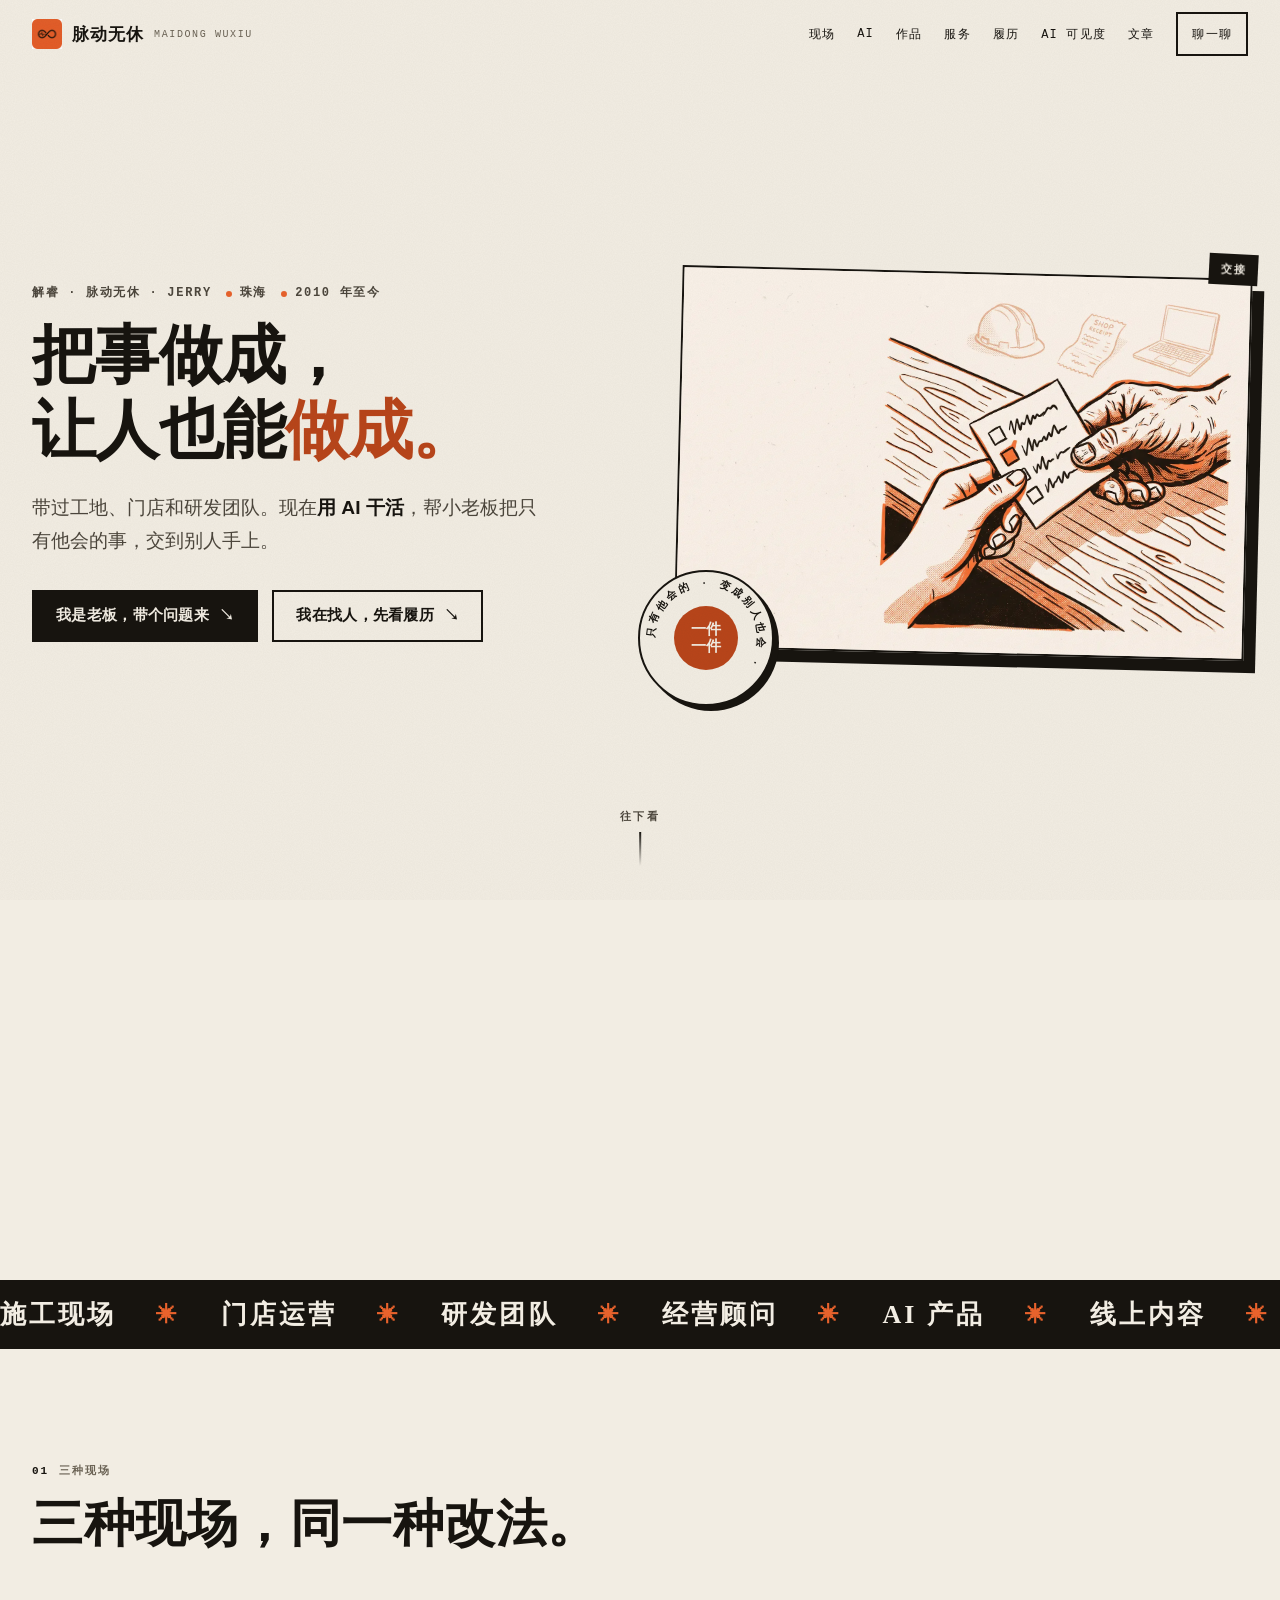
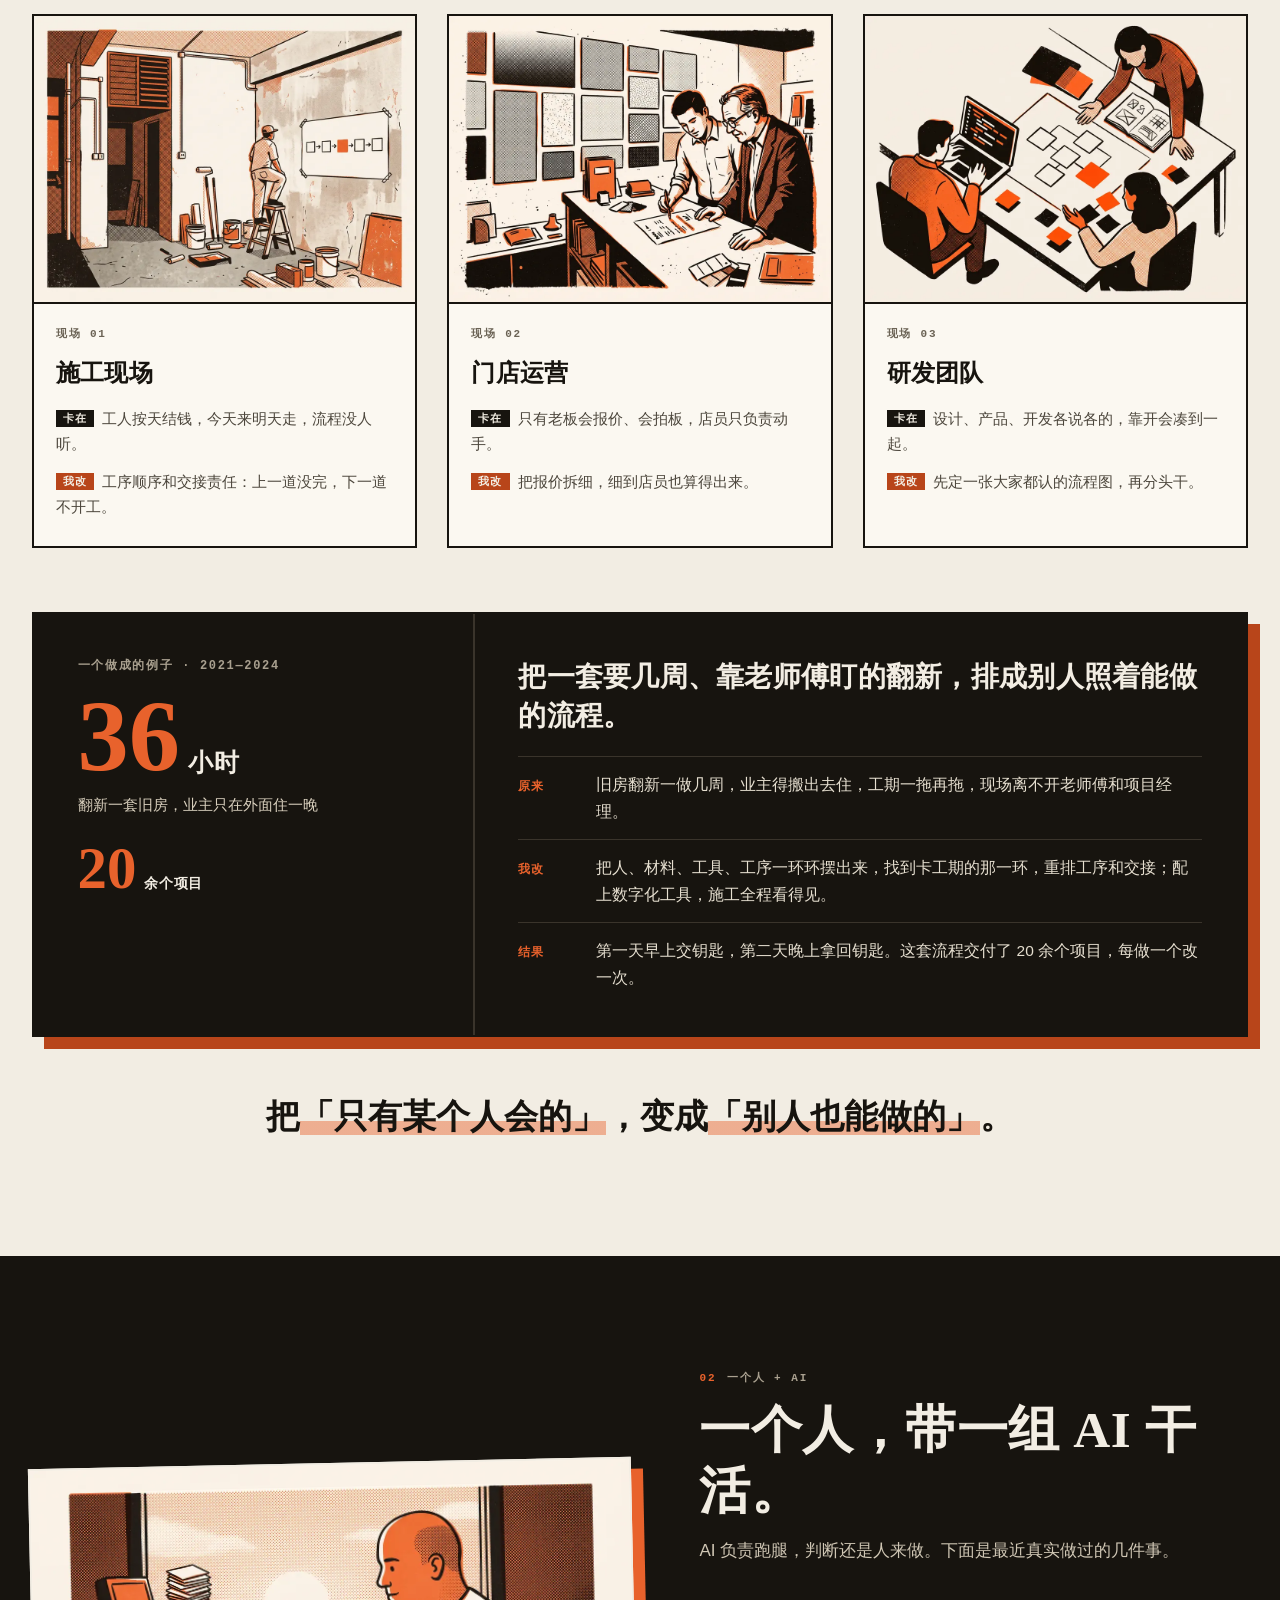
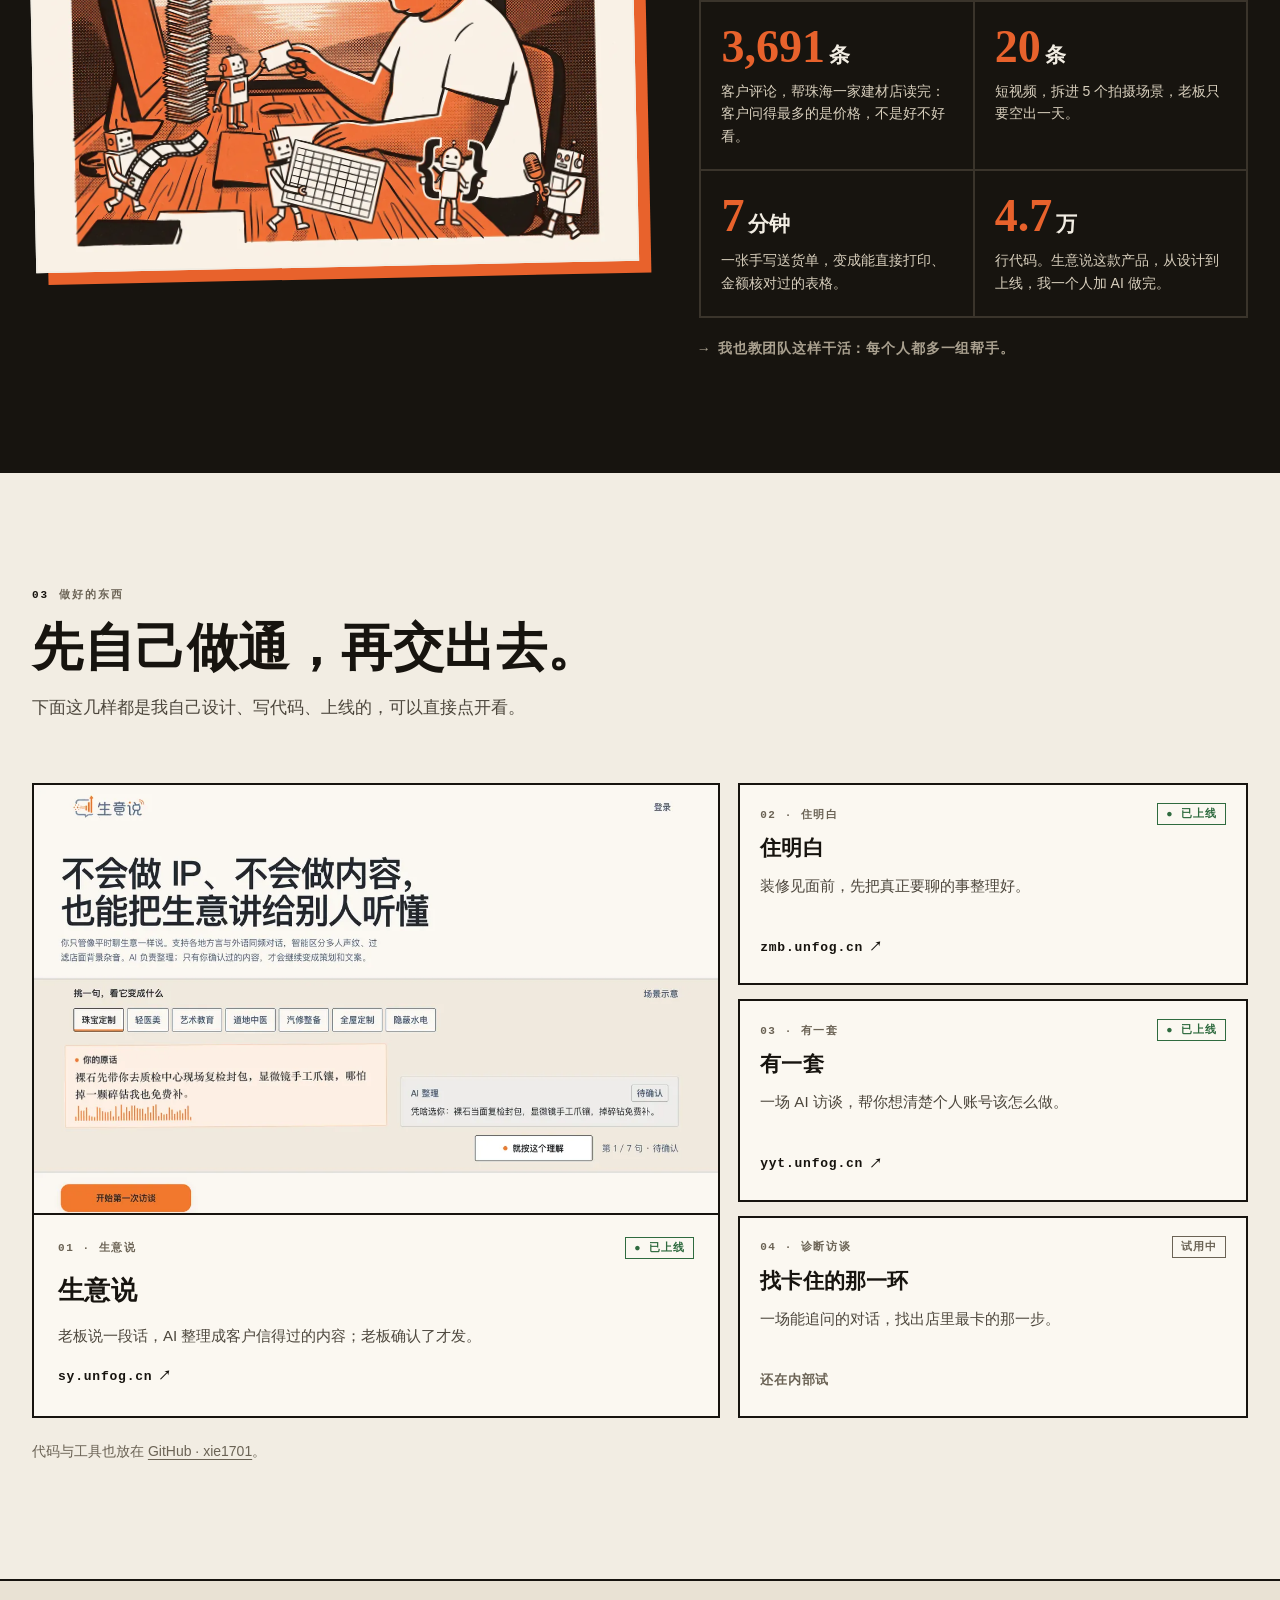
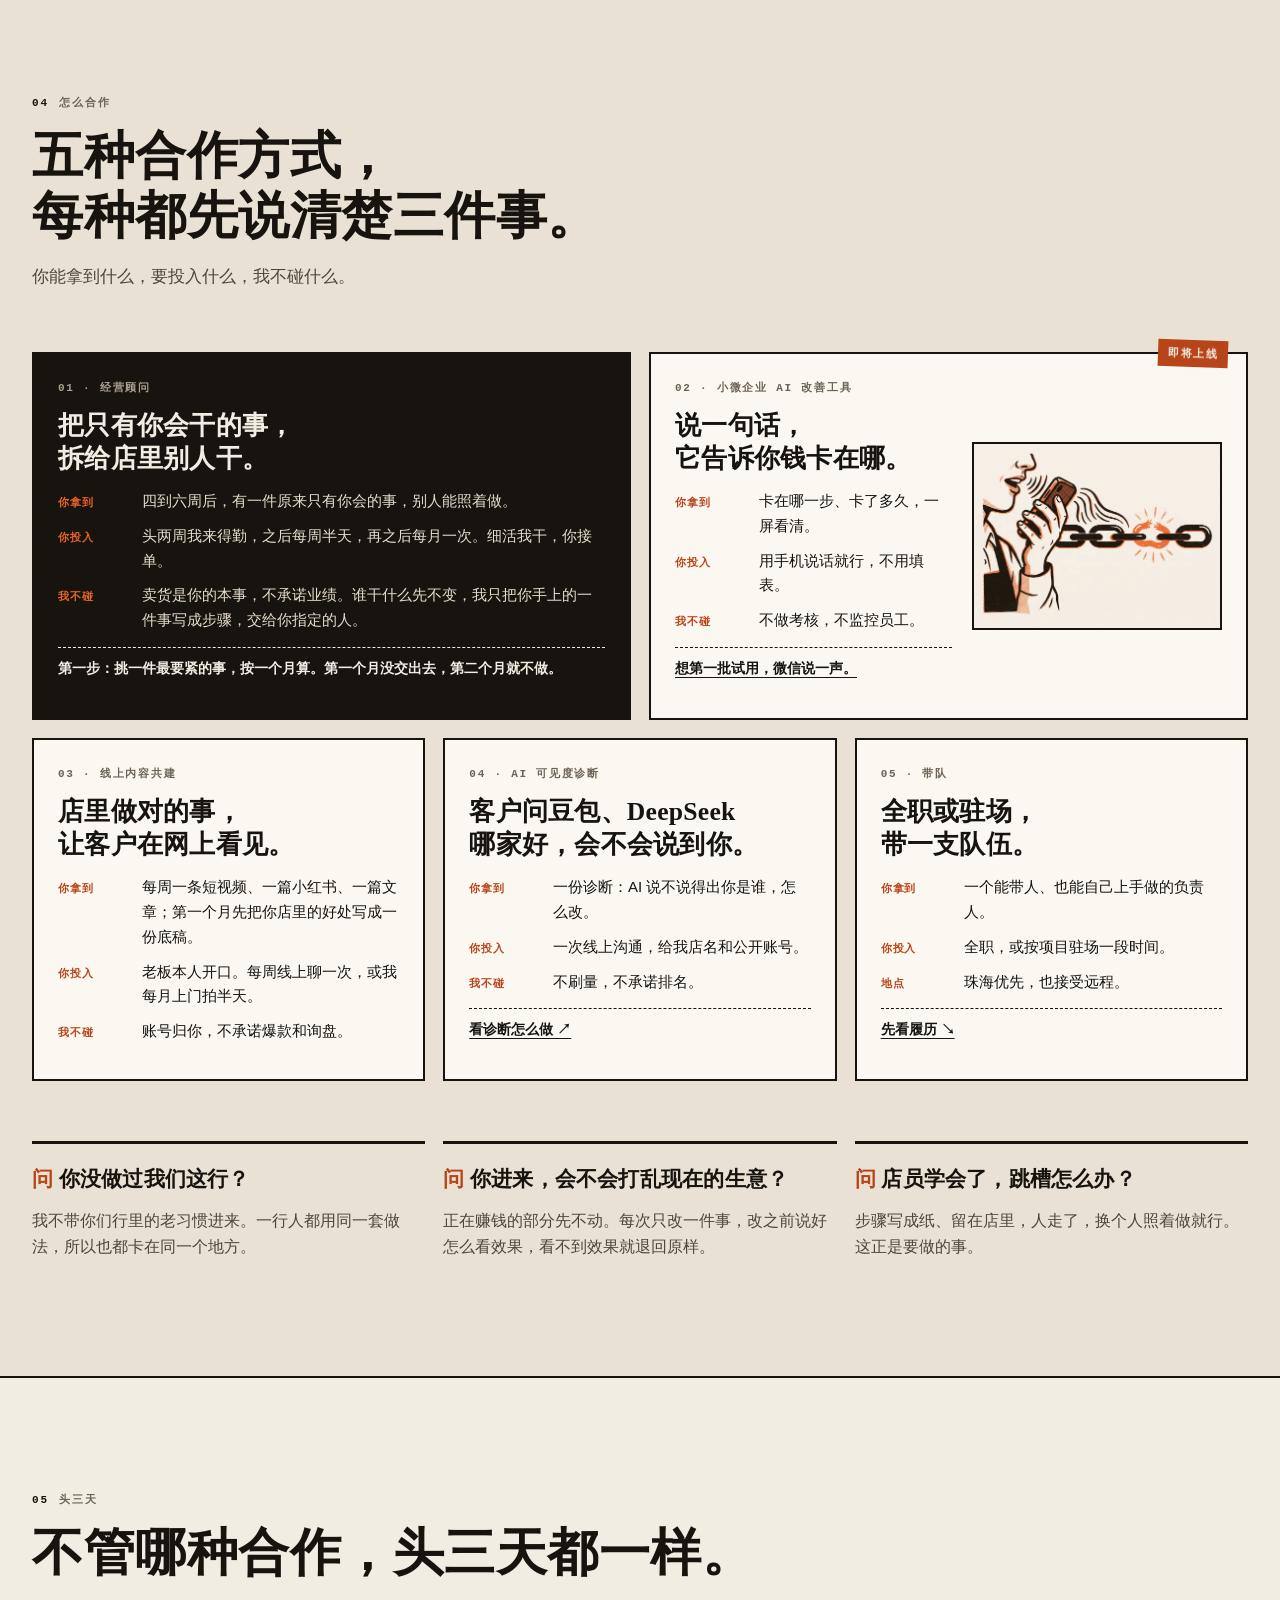
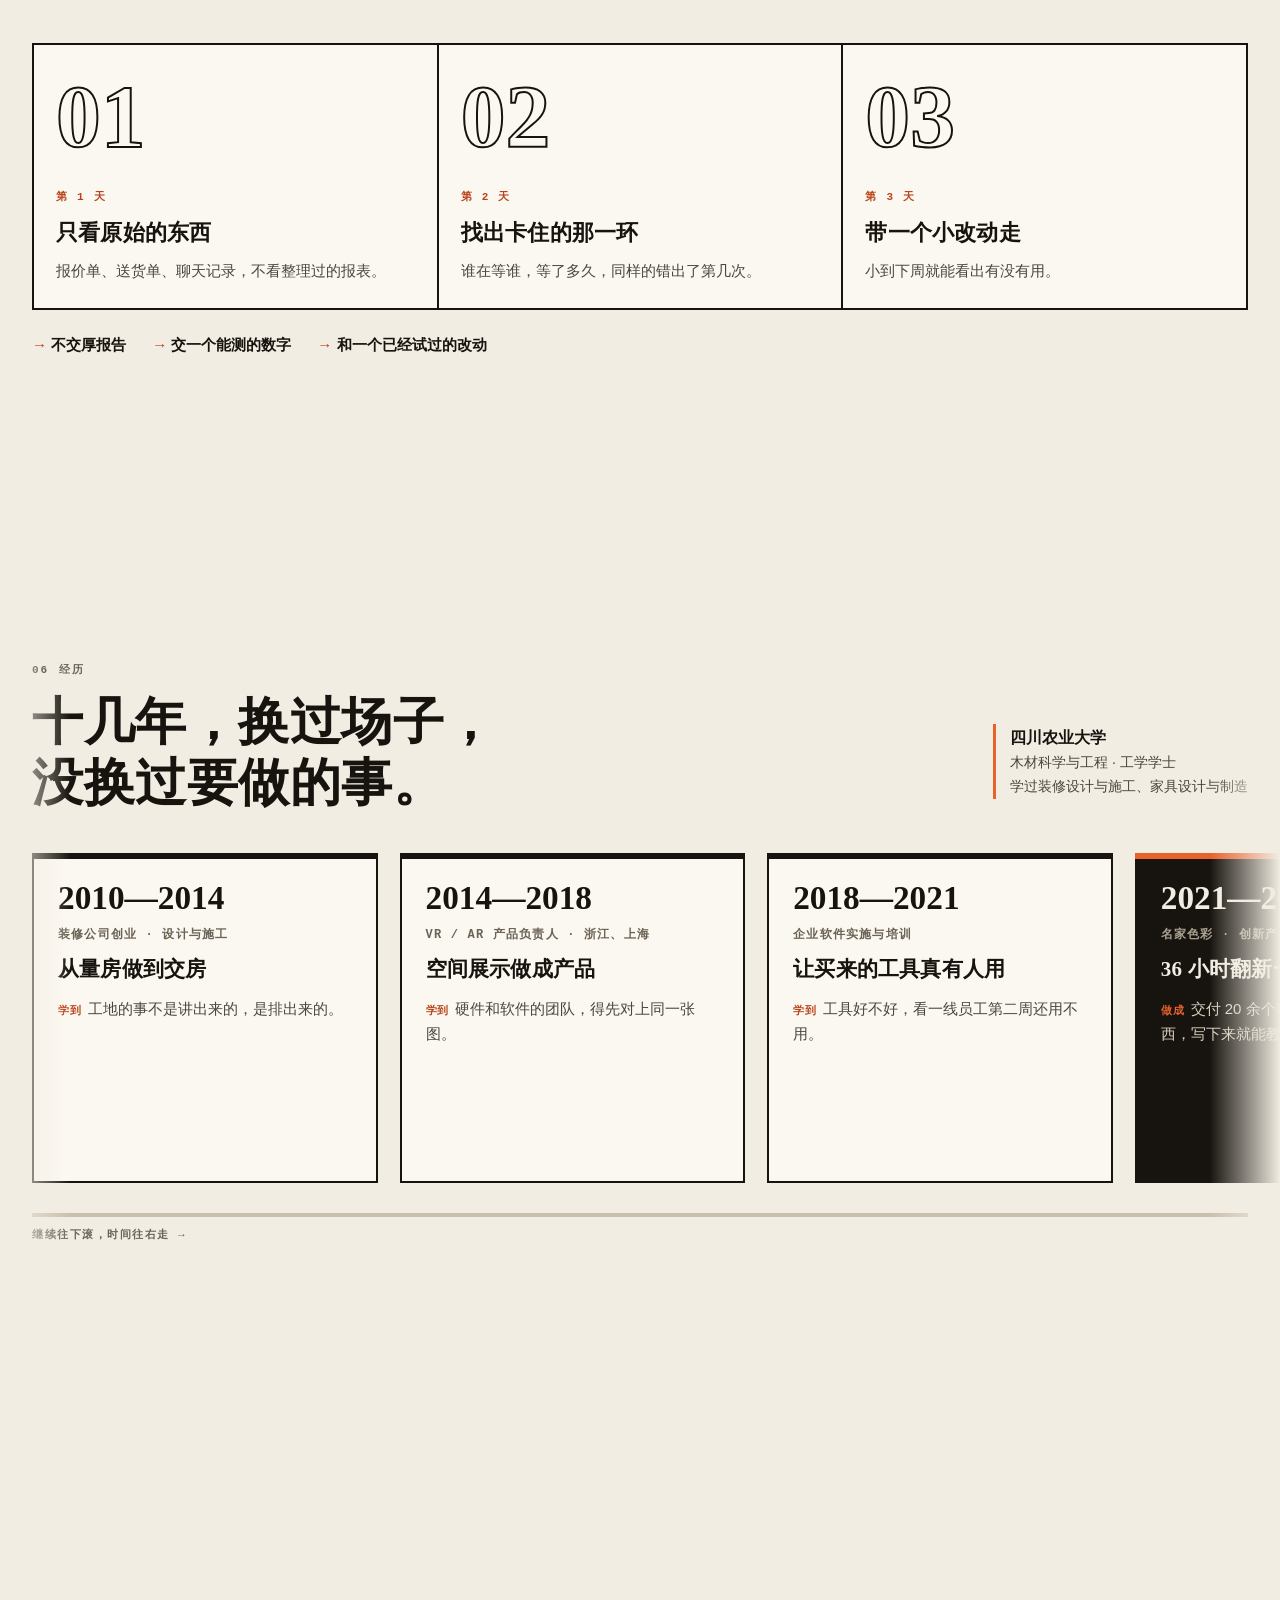
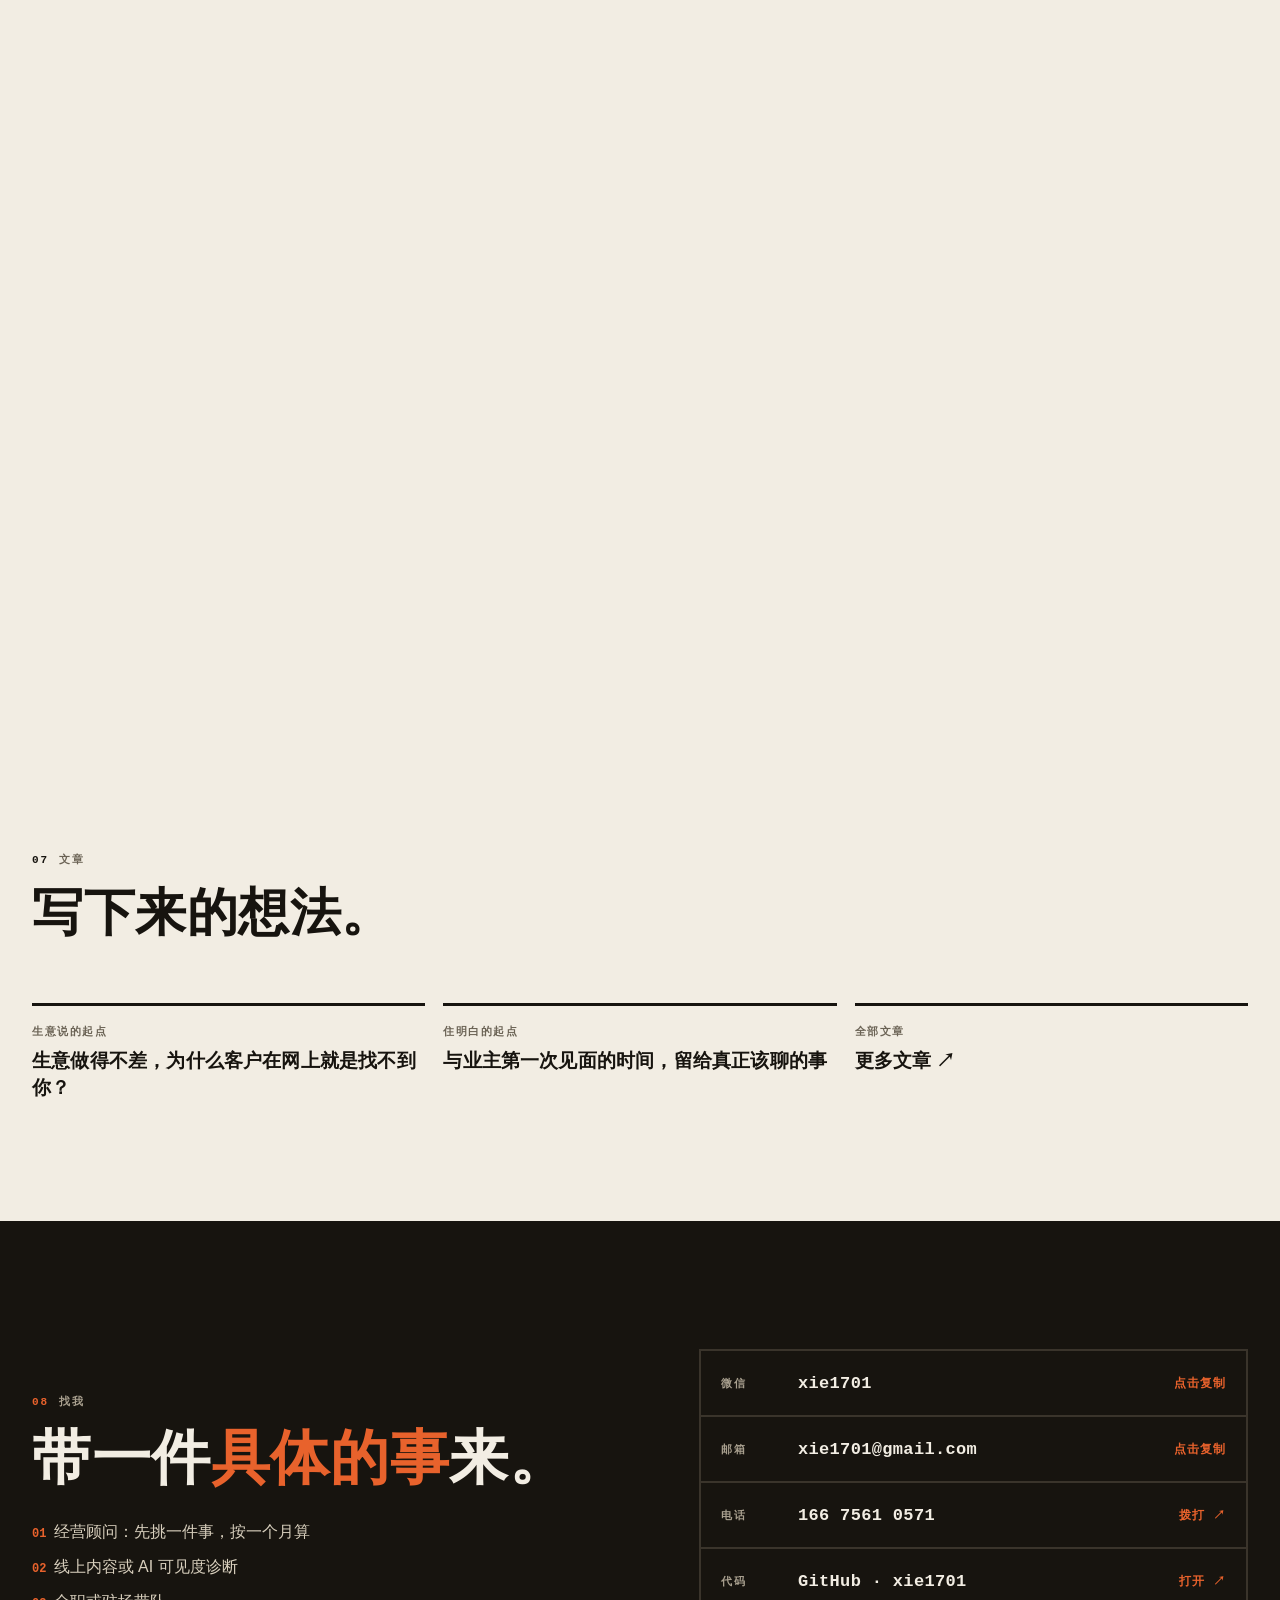
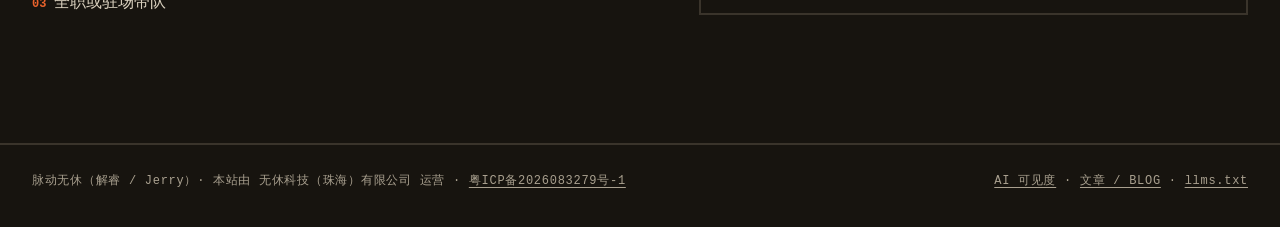
==== commit 47682658: "网站：36 小时翻新作为管理成果上首页；履历卡按正式简历统一（安特美董事长助理）；llms.txt 同步" ====
--- a/index.html
+++ b/index.html
@@ -140,6 +140,20 @@
 .scn p{margin:0;font-size:15px;line-height:1.7;color:var(--ink-soft)}
 .scn p b{display:inline-block;font:700 11px var(--mono);letter-spacing:.1em;color:var(--paper);background:var(--ink);padding:1px 7px;margin-right:8px;vertical-align:2px}
 .scn p.fix b{background:var(--orange-deep)}
+.case{margin-top:clamp(40px,5vw,64px);display:grid;grid-template-columns:minmax(0,.8fr) minmax(0,1.4fr);background:var(--ink);color:var(--paper);border:2px solid var(--ink);box-shadow:12px 12px 0 var(--orange-deep)}
+.case-num{padding:clamp(26px,3.4vw,44px);border-right:2px solid #3a342b;display:flex;flex-direction:column;gap:6px}
+.case-k{margin:0 0 8px;font:700 12px var(--mono);letter-spacing:.14em;color:#a9a08f}
+.case-big{margin:0;font:900 clamp(64px,8vw,112px)/.95 var(--serif);color:var(--orange);font-variant-numeric:tabular-nums}
+.case-big small{font-size:.24em;margin-left:8px;color:var(--paper);letter-spacing:.04em}
+.case-big.b2{font-size:clamp(40px,4.6vw,64px);margin-top:18px}
+.case-sub{margin:0;font-size:15px;color:#d8cfbd}
+.case-body{padding:clamp(26px,3.4vw,44px);display:flex;flex-direction:column;gap:20px}
+.case-body h3{font-size:clamp(21px,2.2vw,28px);line-height:1.4;font-weight:900}
+.case dl{margin:0;display:grid;gap:14px}
+.case dl div{display:grid;grid-template-columns:64px minmax(0,1fr);gap:14px;align-items:baseline;padding-top:14px;border-top:1px solid #3a342b}
+.case dt{font:700 12px var(--mono);letter-spacing:.1em;color:var(--orange)}
+.case dd{margin:0;font-size:15.5px;line-height:1.75;color:#e6dfd0}
+@media (max-width:900px){.case{grid-template-columns:minmax(0,1fr);box-shadow:7px 7px 0 var(--orange-deep)}.case-num{border-right:0;border-bottom:2px solid #3a342b}.case dl div{grid-template-columns:minmax(0,1fr);gap:4px}}
 .scn-close{margin:clamp(36px,5vw,56px) 0 0;font:900 clamp(22px,2.8vw,34px)/1.4 var(--serif);text-align:center}
 .scn-close em{font-style:normal;background:linear-gradient(transparent 62%,rgba(232,98,44,.45) 62%)}
 
@@ -490,6 +504,22 @@
           <p class="fix"><b>我改</b>先定一张大家都认的流程图，再分头干。</p></div>
       </article>
     </div>
+    <article class="case" data-in="lift" aria-labelledby="case-t">
+      <div class="case-num">
+        <p class="case-k">一个做成的例子 · 2021—2024</p>
+        <p class="case-big" data-count="36">36<small>小时</small></p>
+        <p class="case-sub">翻新一套旧房，业主只在外面住一晚</p>
+        <p class="case-big b2" data-count="20">20<small>余个项目</small></p>
+      </div>
+      <div class="case-body">
+        <h3 id="case-t">把一套要几周、靠老师傅盯的翻新，排成别人照着能做的流程。</h3>
+        <dl>
+          <div><dt>原来</dt><dd>旧房翻新一做几周，业主得搬出去住，工期一拖再拖，现场离不开老师傅和项目经理。</dd></div>
+          <div><dt>我改</dt><dd>把人、材料、工具、工序一环环摆出来，找到卡工期的那一环，重排工序和交接；配上数字化工具，施工全程看得见。</dd></div>
+          <div><dt>结果</dt><dd>第一天早上交钥匙，第二天晚上拿回钥匙。这套流程交付了 20 余个项目，每做一个改一次。</dd></div>
+        </dl>
+      </div>
+    </article>
     <p class="scn-close" data-in="rise">把<em>「只有某个人会的」</em>，变成<em>「别人也能做的」</em>。</p>
   </div>
 </section>
@@ -616,10 +646,10 @@
       </div>
       <div class="cv-track" id="cv-track">
         <article class="cv-item"><span class="cv-year">2010—2014</span><span class="cv-role">装修公司创业 · 设计与施工</span><h3>从量房做到交房</h3><p><b>学到</b>工地的事不是讲出来的，是排出来的。</p></article>
-        <article class="cv-item"><span class="cv-year">2014—2018</span><span class="cv-role">VR / AR 产品 · 上海</span><h3>空间展示做成产品</h3><p><b>学到</b>硬件和软件的团队，得先对上同一张图。</p></article>
+        <article class="cv-item"><span class="cv-year">2014—2018</span><span class="cv-role">VR / AR 产品负责人 · 浙江、上海</span><h3>空间展示做成产品</h3><p><b>学到</b>硬件和软件的团队，得先对上同一张图。</p></article>
         <article class="cv-item"><span class="cv-year">2018—2021</span><span class="cv-role">企业软件实施与培训</span><h3>让买来的工具真有人用</h3><p><b>学到</b>工具好不好，看一线员工第二周还用不用。</p></article>
-        <article class="cv-item"><span class="cv-year">2021—2024</span><span class="cv-role">家装服务流程</span><h3>把现场交付拆成步骤</h3><p><b>学到</b>老师傅脑子里的东西，能写下来，就能教给人。</p></article>
-        <article class="cv-item key"><span class="cv-year">2024—2026</span><span class="cv-role">实体零售 · 经营负责人</span><h3>门店、激励和培训</h3><p><b>学到</b>罚款带不动人，规则清楚、能做到，才带得动。</p></article>
+        <article class="cv-item key"><span class="cv-year">2021—2024</span><span class="cv-role">名家色彩 · 创新产品经理</span><h3>36 小时翻新一套旧房</h3><p><b>做成</b>交付 20 余个项目。老师傅脑子里的东西，写下来就能教给人。</p></article>
+        <article class="cv-item"><span class="cv-year">2025—2026</span><span class="cv-role">安特美 · 董事长助理</span><h3>新业务、系统实施和培训</h3><p><b>学到</b>罚款带不动人，规则清楚、能做到，才带得动。</p></article>
         <article class="cv-item now"><span class="cv-year">2026—NOW</span><span class="cv-role">无休科技 · 独立顾问与 AI 产品</span><h3>一个人加 AI，做顾问也做产品</h3><p><b>正在</b>给珠海本地门店做经营顾问与内容；小微企业 AI 改善工具即将上线。</p></article>
       </div>
       <div class="cv-bar" aria-hidden="true"><i></i><span>继续往下滚，时间往右走 →</span></div>
